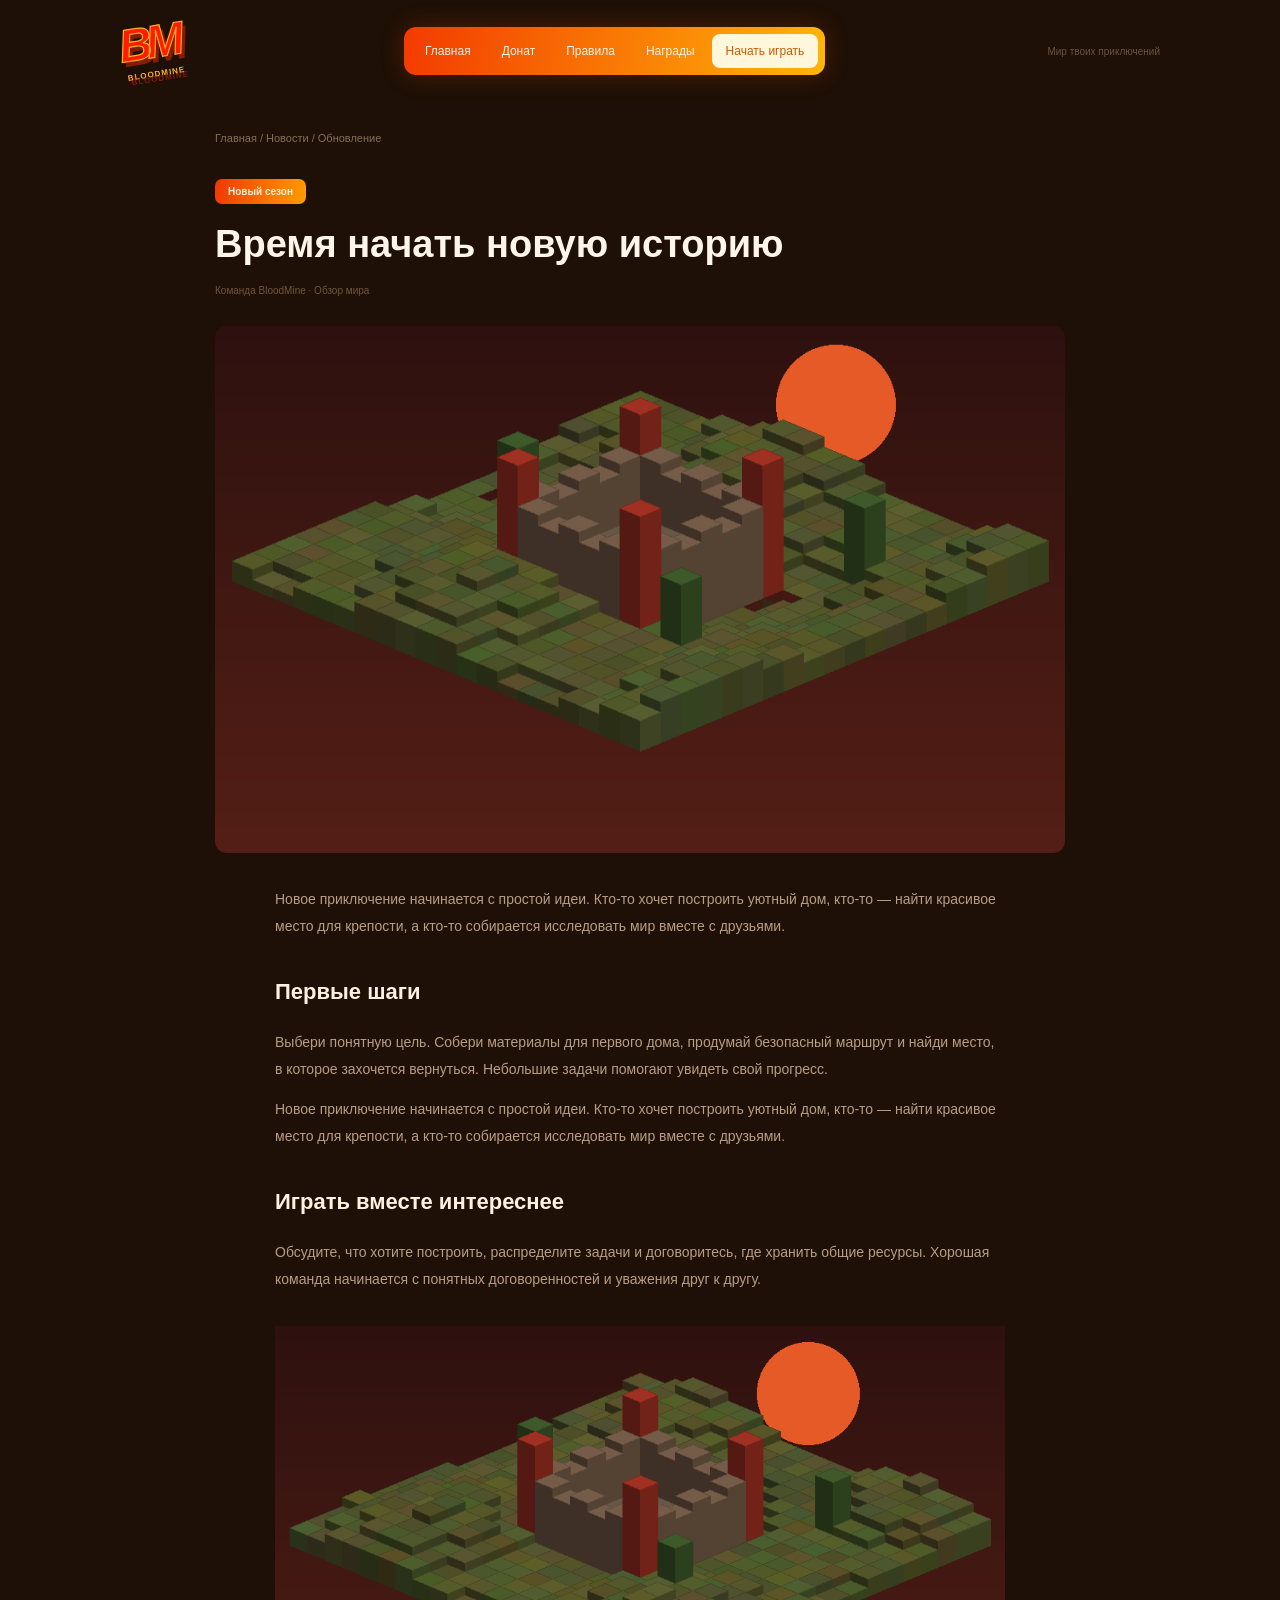
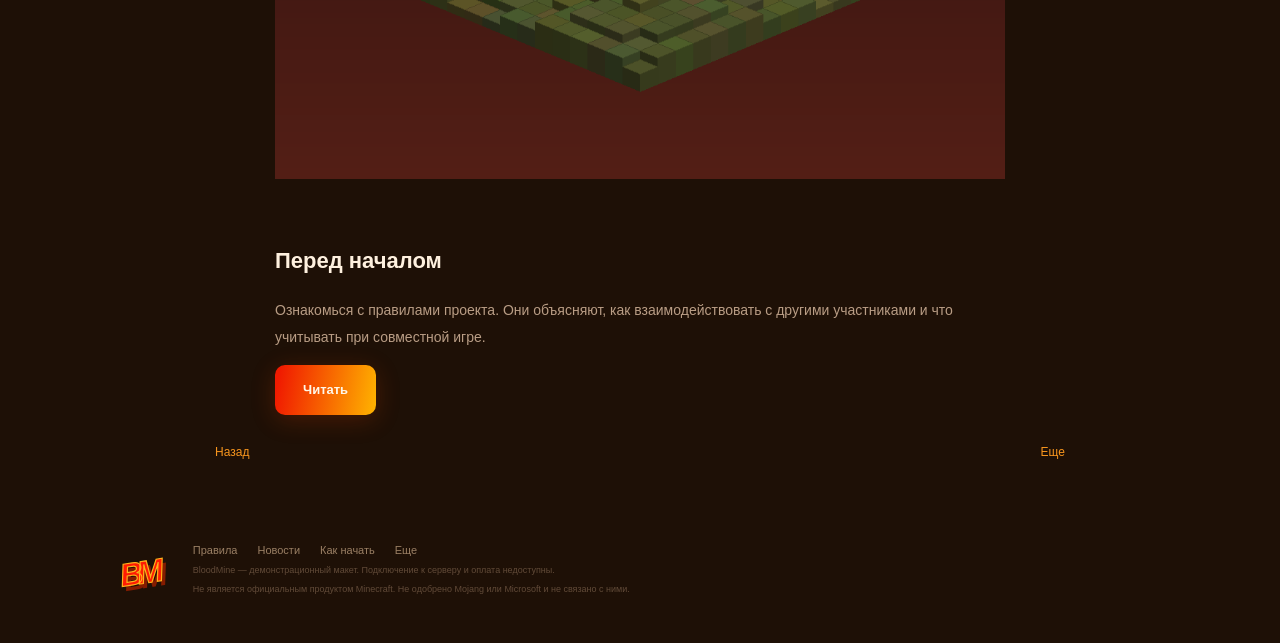
==== article.html @ d97c66e9 "Первый коммит" ====
<!DOCTYPE html>
<html lang="en">
<head>
  <meta charset="UTF-8">
  <title>Главная</title>
  <meta name="description" content="Лучший Minecraft сервер. Minecraft сервер, играть Minecraft, сервер Minecraft, лучший сервер.">
  <meta name="keywords" content="minecraft, сервер, сервер майнкрафт, майнкрафт сервер, лучший сервер, донат, minecraft сервер">
  <script src="assets/js/catalog.js"></script>
  <script src="assets/js/widgets.js"></script>
  <link rel="stylesheet" href="assets/css/components.css">
  <link rel="stylesheet" href="assets/css/styles.css">
</head>
<body>
    <div class="header wrap">
      <a class="logo" href="index.html">BM<span>BLOODMINE</span></a>
      <div class="nav">
        <a href="index.html">Главная</a><a href="index.html#shop">Донат</a><a href="rules.html">Правила</a><a href="rewards.html">Награды</a>
        <a class="nav-light" href="how-to-play.html">Начать играть</a>
      </div>
      <div class="header-note">Мир твоих приключений</div>
    </div>
    <div class="wrap article-page"><div class="breadcrumbs"><a href="index.html">Главная</a> / <a href="news.html">Новости</a> / Обновление</div><span class="pill">Новый сезон</span><h2>Время начать новую историю</h2><p class="article-meta">Команда BloodMine · Обзор мира</p><img class="article-cover" src="assets/images/season.png"><div class="article-body"><p>Новое приключение начинается с простой идеи. Кто-то хочет построить уютный дом, кто-то — найти красивое место для крепости, а кто-то собирается исследовать мир вместе с друзьями.</p><h4>Первые шаги</h4><p>Выбери понятную цель. Собери материалы для первого дома, продумай безопасный маршрут и найди место, в которое захочется вернуться. Небольшие задачи помогают увидеть свой прогресс.</p><p>Новое приключение начинается с простой идеи. Кто-то хочет построить уютный дом, кто-то — найти красивое место для крепости, а кто-то собирается исследовать мир вместе с друзьями.</p><h4>Играть вместе интереснее</h4><p>Обсудите, что хотите построить, распределите задачи и договоритесь, где хранить общие ресурсы. Хорошая команда начинается с понятных договоренностей и уважения друг к другу.</p><img src="assets/images/world.png"><h4>Перед началом</h4><p>Ознакомься с правилами проекта. Они объясняют, как взаимодействовать с другими участниками и что учитывать при совместной игре.</p><a class="orange" href="rules.html">Читать</a></div><div class="article-bottom"><a href="news.html">Назад</a><a href="index.html#shop">Еще</a></div></div>
    <div class="footer wrap">
      <a class="logo small-logo" href="index.html">BM</a>
      <div><div class="footer-links"><a href="rules.html">Правила</a><a href="news.html">Новости</a><a href="how-to-play.html">Как начать</a><a href="archive.html">Еще</a></div>
      <p>BloodMine — демонстрационный макет. Подключение к серверу и оплата недоступны.</p>
      <p>Не является официальным продуктом Minecraft. Не одобрено Mojang или Microsoft и не связано с ними.</p></div>
    </div>
    <div class="overlay" id="dialog"><div class="modal"><div class="modal-close" onclick="closeDialog()">×</div><div class="pill">BloodMine</div><h2 id="dialog-title">Информация</h2><p id="dialog-text"></p><button class="orange" onclick="closeDialog()">Понятно</button></div></div>
    <div class="toast" id="toast"></div>
    <script src="assets/js/app.js"></script><script src="assets/js/effects.js"></script>
</body>
</html>
---- assets/css/components.css ----
.container {
    width: 960px;
    margin: 0 auto;
}

.card {
    padding: 15px;
}

.button {
    color: #fff;
    background: orange;
}

.inventory-slot-0 {
    padding: 4px;
    margin: 0px;
    border: 1px solid #392414;
    border-radius: 0px;
    background-position: 0px 0px;
}

.inventory-slot-1 {
    padding: 5px;
    margin: 1px;
    border: 1px solid #392414;
    border-radius: 1px;
    background-position: 1px 1px;
}

.inventory-slot-2 {
    padding: 6px;
    margin: 2px;
    border: 1px solid #392414;
    border-radius: 2px;
    background-position: 2px 2px;
}

.inventory-slot-3 {
    padding: 7px;
    margin: 3px;
    border: 1px solid #392414;
    border-radius: 3px;
    background-position: 3px 3px;
}

.inventory-slot-4 {
    padding: 8px;
    margin: 4px;
    border: 1px solid #392414;
    border-radius: 4px;
    background-position: 4px 4px;
}

.inventory-slot-5 {
    padding: 9px;
    margin: 5px;
    border: 1px solid #392414;
    border-radius: 5px;
    background-position: 5px 5px;
}

.inventory-slot-6 {
    padding: 10px;
    margin: 0px;
    border: 1px solid #392414;
    border-radius: 6px;
    background-position: 6px 6px;
}

.inventory-slot-7 {
    padding: 11px;
    margin: 1px;
    border: 1px solid #392414;
    border-radius: 7px;
    background-position: 7px 7px;
}

.inventory-slot-8 {
    padding: 4px;
    margin: 2px;
    border: 1px solid #392414;
    border-radius: 8px;
    background-position: 8px 8px;
}

.inventory-slot-9 {
    padding: 5px;
    margin: 3px;
    border: 1px solid #392414;
    border-radius: 9px;
    background-position: 9px 9px;
}

.inventory-slot-10 {
    padding: 6px;
    margin: 4px;
    border: 1px solid #392414;
    border-radius: 10px;
    background-position: 10px 10px;
}

.inventory-slot-11 {
    padding: 7px;
    margin: 5px;
    border: 1px solid #392414;
    border-radius: 11px;
    background-position: 11px 11px;
}

.inventory-slot-12 {
    padding: 8px;
    margin: 0px;
    border: 1px solid #392414;
    border-radius: 12px;
    background-position: 12px 12px;
}

.inventory-slot-13 {
    padding: 9px;
    margin: 1px;
    border: 1px solid #392414;
    border-radius: 13px;
    background-position: 13px 13px;
}

.inventory-slot-14 {
    padding: 10px;
    margin: 2px;
    border: 1px solid #392414;
    border-radius: 0px;
    background-position: 14px 14px;
}

.inventory-slot-15 {
    padding: 11px;
    margin: 3px;
    border: 1px solid #392414;
    border-radius: 1px;
    background-position: 15px 15px;
}

.inventory-slot-16 {
    padding: 4px;
    margin: 4px;
    border: 1px solid #392414;
    border-radius: 2px;
    background-position: 16px 16px;
}

.inventory-slot-17 {
    padding: 5px;
    margin: 5px;
    border: 1px solid #392414;
    border-radius: 3px;
    background-position: 17px 17px;
}

.inventory-slot-18 {
    padding: 6px;
    margin: 0px;
    border: 1px solid #392414;
    border-radius: 4px;
    background-position: 18px 18px;
}

.inventory-slot-19 {
    padding: 7px;
    margin: 1px;
    border: 1px solid #392414;
    border-radius: 5px;
    background-position: 19px 19px;
}

.inventory-slot-20 {
    padding: 8px;
    margin: 2px;
    border: 1px solid #392414;
    border-radius: 6px;
    background-position: 20px 20px;
}

.inventory-slot-21 {
    padding: 9px;
    margin: 3px;
    border: 1px solid #392414;
    border-radius: 7px;
    background-position: 21px 21px;
}

.inventory-slot-22 {
    padding: 10px;
    margin: 4px;
    border: 1px solid #392414;
    border-radius: 8px;
    background-position: 22px 22px;
}

.inventory-slot-23 {
    padding: 11px;
    margin: 5px;
    border: 1px solid #392414;
    border-radius: 9px;
    background-position: 23px 23px;
}

.inventory-slot-24 {
    padding: 4px;
    margin: 0px;
    border: 1px solid #392414;
    border-radius: 10px;
    background-position: 24px 24px;
}

.inventory-slot-25 {
    padding: 5px;
    margin: 1px;
    border: 1px solid #392414;
    border-radius: 11px;
    background-position: 25px 25px;
}

.inventory-slot-26 {
    padding: 6px;
    margin: 2px;
    border: 1px solid #392414;
    border-radius: 12px;
    background-position: 26px 26px;
}

.inventory-slot-27 {
    padding: 7px;
    margin: 3px;
    border: 1px solid #392414;
    border-radius: 13px;
    background-position: 27px 27px;
}

.inventory-slot-28 {
    padding: 8px;
    margin: 4px;
    border: 1px solid #392414;
    border-radius: 0px;
    background-position: 28px 28px;
}

.inventory-slot-29 {
    padding: 9px;
    margin: 5px;
    border: 1px solid #392414;
    border-radius: 1px;
    background-position: 29px 29px;
}

.inventory-slot-30 {
    padding: 10px;
    margin: 0px;
    border: 1px solid #392414;
    border-radius: 2px;
    background-position: 30px 30px;
}

.inventory-slot-31 {
    padding: 11px;
    margin: 1px;
    border: 1px solid #392414;
    border-radius: 3px;
    background-position: 31px 31px;
}

.inventory-slot-32 {
    padding: 4px;
    margin: 2px;
    border: 1px solid #392414;
    border-radius: 4px;
    background-position: 32px 32px;
}

.inventory-slot-33 {
    padding: 5px;
    margin: 3px;
    border: 1px solid #392414;
    border-radius: 5px;
    background-position: 33px 33px;
}

.inventory-slot-34 {
    padding: 6px;
    margin: 4px;
    border: 1px solid #392414;
    border-radius: 6px;
    background-position: 34px 34px;
}

.inventory-slot-35 {
    padding: 7px;
    margin: 5px;
    border: 1px solid #392414;
    border-radius: 7px;
    background-position: 35px 35px;
}

.inventory-slot-36 {
    padding: 8px;
    margin: 0px;
    border: 1px solid #392414;
    border-radius: 8px;
    background-position: 36px 36px;
}

.inventory-slot-37 {
    padding: 9px;
    margin: 1px;
    border: 1px solid #392414;
    border-radius: 9px;
    background-position: 37px 37px;
}

.inventory-slot-38 {
    padding: 10px;
    margin: 2px;
    border: 1px solid #392414;
    border-radius: 10px;
    background-position: 38px 38px;
}

.inventory-slot-39 {
    padding: 11px;
    margin: 3px;
    border: 1px solid #392414;
    border-radius: 11px;
    background-position: 39px 39px;
}

.inventory-slot-40 {
    padding: 4px;
    margin: 4px;
    border: 1px solid #392414;
    border-radius: 12px;
    background-position: 40px 40px;
}

.inventory-slot-41 {
    padding: 5px;
    margin: 5px;
    border: 1px solid #392414;
    border-radius: 13px;
    background-position: 41px 41px;
}

.inventory-slot-42 {
    padding: 6px;
    margin: 0px;
    border: 1px solid #392414;
    border-radius: 0px;
    background-position: 42px 42px;
}

.inventory-slot-43 {
    padding: 7px;
    margin: 1px;
    border: 1px solid #392414;
    border-radius: 1px;
    background-position: 43px 43px;
}

.inventory-slot-44 {
    padding: 8px;
    margin: 2px;
    border: 1px solid #392414;
    border-radius: 2px;
    background-position: 44px 44px;
}

.inventory-slot-45 {
    padding: 9px;
    margin: 3px;
    border: 1px solid #392414;
    border-radius: 3px;
    background-position: 45px 45px;
}

.inventory-slot-46 {
    padding: 10px;
    margin: 4px;
    border: 1px solid #392414;
    border-radius: 4px;
    background-position: 46px 46px;
}

.inventory-slot-47 {
    padding: 11px;
    margin: 5px;
    border: 1px solid #392414;
    border-radius: 5px;
    background-position: 47px 47px;
}

.inventory-slot-48 {
    padding: 4px;
    margin: 0px;
    border: 1px solid #392414;
    border-radius: 6px;
    background-position: 48px 48px;
}

.inventory-slot-49 {
    padding: 5px;
    margin: 1px;
    border: 1px solid #392414;
    border-radius: 7px;
    background-position: 49px 49px;
}

.inventory-slot-50 {
    padding: 6px;
    margin: 2px;
    border: 1px solid #392414;
    border-radius: 8px;
    background-position: 50px 50px;
}

.inventory-slot-51 {
    padding: 7px;
    margin: 3px;
    border: 1px solid #392414;
    border-radius: 9px;
    background-position: 51px 51px;
}

.inventory-slot-52 {
    padding: 8px;
    margin: 4px;
    border: 1px solid #392414;
    border-radius: 10px;
    background-position: 52px 52px;
}

.inventory-slot-53 {
    padding: 9px;
    margin: 5px;
    border: 1px solid #392414;
    border-radius: 11px;
    background-position: 53px 53px;
}

.inventory-slot-54 {
    padding: 10px;
    margin: 0px;
    border: 1px solid #392414;
    border-radius: 12px;
    background-position: 54px 54px;
}

.inventory-slot-55 {
    padding: 11px;
    margin: 1px;
    border: 1px solid #392414;
    border-radius: 13px;
    background-position: 55px 55px;
}

.inventory-slot-56 {
    padding: 4px;
    margin: 2px;
    border: 1px solid #392414;
    border-radius: 0px;
    background-position: 56px 56px;
}

.inventory-slot-57 {
    padding: 5px;
    margin: 3px;
    border: 1px solid #392414;
    border-radius: 1px;
    background-position: 57px 57px;
}

.inventory-slot-58 {
    padding: 6px;
    margin: 4px;
    border: 1px solid #392414;
    border-radius: 2px;
    background-position: 58px 58px;
}

.inventory-slot-59 {
    padding: 7px;
    margin: 5px;
    border: 1px solid #392414;
    border-radius: 3px;
    background-position: 59px 59px;
}

.inventory-slot-60 {
    padding: 8px;
    margin: 0px;
    border: 1px solid #392414;
    border-radius: 4px;
    background-position: 60px 60px;
}

.inventory-slot-61 {
    padding: 9px;
    margin: 1px;
    border: 1px solid #392414;
    border-radius: 5px;
    background-position: 61px 61px;
}

.inventory-slot-62 {
    padding: 10px;
    margin: 2px;
    border: 1px solid #392414;
    border-radius: 6px;
    background-position: 62px 62px;
}

.inventory-slot-63 {
    padding: 11px;
    margin: 3px;
    border: 1px solid #392414;
    border-radius: 7px;
    background-position: 63px 63px;
}

.inventory-slot-64 {
    padding: 4px;
    margin: 4px;
    border: 1px solid #392414;
    border-radius: 8px;
    background-position: 64px 64px;
}

.inventory-slot-65 {
    padding: 5px;
    margin: 5px;
    border: 1px solid #392414;
    border-radius: 9px;
    background-position: 65px 65px;
}

.inventory-slot-66 {
    padding: 6px;
    margin: 0px;
    border: 1px solid #392414;
    border-radius: 10px;
    background-position: 66px 66px;
}

.inventory-slot-67 {
    padding: 7px;
    margin: 1px;
    border: 1px solid #392414;
    border-radius: 11px;
    background-position: 67px 67px;
}

.inventory-slot-68 {
    padding: 8px;
    margin: 2px;
    border: 1px solid #392414;
    border-radius: 12px;
    background-position: 68px 68px;
}

.inventory-slot-69 {
    padding: 9px;
    margin: 3px;
    border: 1px solid #392414;
    border-radius: 13px;
    background-position: 69px 69px;
}

.inventory-slot-70 {
    padding: 10px;
    margin: 4px;
    border: 1px solid #392414;
    border-radius: 0px;
    background-position: 70px 70px;
}

.inventory-slot-71 {
    padding: 11px;
    margin: 5px;
    border: 1px solid #392414;
    border-radius: 1px;
    background-position: 71px 71px;
}

.inventory-slot-72 {
    padding: 4px;
    margin: 0px;
    border: 1px solid #392414;
    border-radius: 2px;
    background-position: 72px 72px;
}

.inventory-slot-73 {
    padding: 5px;
    margin: 1px;
    border: 1px solid #392414;
    border-radius: 3px;
    background-position: 73px 73px;
}

.inventory-slot-74 {
    padding: 6px;
    margin: 2px;
    border: 1px solid #392414;
    border-radius: 4px;
    background-position: 74px 74px;
}

.inventory-slot-75 {
    padding: 7px;
    margin: 3px;
    border: 1px solid #392414;
    border-radius: 5px;
    background-position: 75px 75px;
}

.inventory-slot-76 {
    padding: 8px;
    margin: 4px;
    border: 1px solid #392414;
    border-radius: 6px;
    background-position: 76px 76px;
}

.inventory-slot-77 {
    padding: 9px;
    margin: 5px;
    border: 1px solid #392414;
    border-radius: 7px;
    background-position: 77px 77px;
}

.inventory-slot-78 {
    padding: 10px;
    margin: 0px;
    border: 1px solid #392414;
    border-radius: 8px;
    background-position: 78px 78px;
}

.inventory-slot-79 {
    padding: 11px;
    margin: 1px;
    border: 1px solid #392414;
    border-radius: 9px;
    background-position: 79px 79px;
}

.inventory-slot-80 {
    padding: 4px;
    margin: 2px;
    border: 1px solid #392414;
    border-radius: 10px;
    background-position: 80px 0px;
}

.inventory-slot-81 {
    padding: 5px;
    margin: 3px;
    border: 1px solid #392414;
    border-radius: 11px;
    background-position: 81px 1px;
}

.inventory-slot-82 {
    padding: 6px;
    margin: 4px;
    border: 1px solid #392414;
    border-radius: 12px;
    background-position: 82px 2px;
}

.inventory-slot-83 {
    padding: 7px;
    margin: 5px;
    border: 1px solid #392414;
    border-radius: 13px;
    background-position: 83px 3px;
}

.inventory-slot-84 {
    padding: 8px;
    margin: 0px;
    border: 1px solid #392414;
    border-radius: 0px;
    background-position: 84px 4px;
}

.inventory-slot-85 {
    padding: 9px;
    margin: 1px;
    border: 1px solid #392414;
    border-radius: 1px;
    background-position: 85px 5px;
}

.inventory-slot-86 {
    padding: 10px;
    margin: 2px;
    border: 1px solid #392414;
    border-radius: 2px;
    background-position: 86px 6px;
}

.inventory-slot-87 {
    padding: 11px;
    margin: 3px;
    border: 1px solid #392414;
    border-radius: 3px;
    background-position: 87px 7px;
}

.inventory-slot-88 {
    padding: 4px;
    margin: 4px;
    border: 1px solid #392414;
    border-radius: 4px;
    background-position: 88px 8px;
}

.inventory-slot-89 {
    padding: 5px;
    margin: 5px;
    border: 1px solid #392414;
    border-radius: 5px;
    background-position: 89px 9px;
}

.inventory-slot-90 {
    padding: 6px;
    margin: 0px;
    border: 1px solid #392414;
    border-radius: 6px;
    background-position: 90px 10px;
}

.inventory-slot-91 {
    padding: 7px;
    margin: 1px;
    border: 1px solid #392414;
    border-radius: 7px;
    background-position: 91px 11px;
}

.inventory-slot-92 {
    padding: 8px;
    margin: 2px;
    border: 1px solid #392414;
    border-radius: 8px;
    background-position: 92px 12px;
}

.inventory-slot-93 {
    padding: 9px;
    margin: 3px;
    border: 1px solid #392414;
    border-radius: 9px;
    background-position: 93px 13px;
}

.inventory-slot-94 {
    padding: 10px;
    margin: 4px;
    border: 1px solid #392414;
    border-radius: 10px;
    background-position: 94px 14px;
}

.inventory-slot-95 {
    padding: 11px;
    margin: 5px;
    border: 1px solid #392414;
    border-radius: 11px;
    background-position: 95px 15px;
}

.inventory-slot-96 {
    padding: 4px;
    margin: 0px;
    border: 1px solid #392414;
    border-radius: 12px;
    background-position: 96px 16px;
}

.inventory-slot-97 {
    padding: 5px;
    margin: 1px;
    border: 1px solid #392414;
    border-radius: 13px;
    background-position: 97px 17px;
}

.inventory-slot-98 {
    padding: 6px;
    margin: 2px;
    border: 1px solid #392414;
    border-radius: 0px;
    background-position: 98px 18px;
}

.inventory-slot-99 {
    padding: 7px;
    margin: 3px;
    border: 1px solid #392414;
    border-radius: 1px;
    background-position: 99px 19px;
}

.inventory-slot-100 {
    padding: 8px;
    margin: 4px;
    border: 1px solid #392414;
    border-radius: 2px;
    background-position: 100px 20px;
}

.inventory-slot-101 {
    padding: 9px;
    margin: 5px;
    border: 1px solid #392414;
    border-radius: 3px;
    background-position: 101px 21px;
}

.inventory-slot-102 {
    padding: 10px;
    margin: 0px;
    border: 1px solid #392414;
    border-radius: 4px;
    background-position: 102px 22px;
}

.inventory-slot-103 {
    padding: 11px;
    margin: 1px;
    border: 1px solid #392414;
    border-radius: 5px;
    background-position: 103px 23px;
}

.inventory-slot-104 {
    padding: 4px;
    margin: 2px;
    border: 1px solid #392414;
    border-radius: 6px;
    background-position: 104px 24px;
}

.inventory-slot-105 {
    padding: 5px;
    margin: 3px;
    border: 1px solid #392414;
    border-radius: 7px;
    background-position: 105px 25px;
}

.inventory-slot-106 {
    padding: 6px;
    margin: 4px;
    border: 1px solid #392414;
    border-radius: 8px;
    background-position: 106px 26px;
}

.inventory-slot-107 {
    padding: 7px;
    margin: 5px;
    border: 1px solid #392414;
    border-radius: 9px;
    background-position: 107px 27px;
}

.inventory-slot-108 {
    padding: 8px;
    margin: 0px;
    border: 1px solid #392414;
    border-radius: 10px;
    background-position: 108px 28px;
}

.inventory-slot-109 {
    padding: 9px;
    margin: 1px;
    border: 1px solid #392414;
    border-radius: 11px;
    background-position: 109px 29px;
}

.inventory-slot-110 {
    padding: 10px;
    margin: 2px;
    border: 1px solid #392414;
    border-radius: 12px;
    background-position: 110px 30px;
}

.inventory-slot-111 {
    padding: 11px;
    margin: 3px;
    border: 1px solid #392414;
    border-radius: 13px;
    background-position: 111px 31px;
}

.inventory-slot-112 {
    padding: 4px;
    margin: 4px;
    border: 1px solid #392414;
    border-radius: 0px;
    background-position: 112px 32px;
}

.inventory-slot-113 {
    padding: 5px;
    margin: 5px;
    border: 1px solid #392414;
    border-radius: 1px;
    background-position: 113px 33px;
}

.inventory-slot-114 {
    padding: 6px;
    margin: 0px;
    border: 1px solid #392414;
    border-radius: 2px;
    background-position: 114px 34px;
}

.inventory-slot-115 {
    padding: 7px;
    margin: 1px;
    border: 1px solid #392414;
    border-radius: 3px;
    background-position: 115px 35px;
}

.inventory-slot-116 {
    padding: 8px;
    margin: 2px;
    border: 1px solid #392414;
    border-radius: 4px;
    background-position: 116px 36px;
}

.inventory-slot-117 {
    padding: 9px;
    margin: 3px;
    border: 1px solid #392414;
    border-radius: 5px;
    background-position: 117px 37px;
}

.inventory-slot-118 {
    padding: 10px;
    margin: 4px;
    border: 1px solid #392414;
    border-radius: 6px;
    background-position: 118px 38px;
}

.inventory-slot-119 {
    padding: 11px;
    margin: 5px;
    border: 1px solid #392414;
    border-radius: 7px;
    background-position: 119px 39px;
}

.inventory-slot-120 {
    padding: 4px;
    margin: 0px;
    border: 1px solid #392414;
    border-radius: 8px;
    background-position: 0px 40px;
}

.inventory-slot-121 {
    padding: 5px;
    margin: 1px;
    border: 1px solid #392414;
    border-radius: 9px;
    background-position: 1px 41px;
}

.inventory-slot-122 {
    padding: 6px;
    margin: 2px;
    border: 1px solid #392414;
    border-radius: 10px;
    background-position: 2px 42px;
}

.inventory-slot-123 {
    padding: 7px;
    margin: 3px;
    border: 1px solid #392414;
    border-radius: 11px;
    background-position: 3px 43px;
}

.inventory-slot-124 {
    padding: 8px;
    margin: 4px;
    border: 1px solid #392414;
    border-radius: 12px;
    background-position: 4px 44px;
}

.inventory-slot-125 {
    padding: 9px;
    margin: 5px;
    border: 1px solid #392414;
    border-radius: 13px;
    background-position: 5px 45px;
}

.inventory-slot-126 {
    padding: 10px;
    margin: 0px;
    border: 1px solid #392414;
    border-radius: 0px;
    background-position: 6px 46px;
}

.inventory-slot-127 {
    padding: 11px;
    margin: 1px;
    border: 1px solid #392414;
    border-radius: 1px;
    background-position: 7px 47px;
}

.inventory-slot-128 {
    padding: 4px;
    margin: 2px;
    border: 1px solid #392414;
    border-radius: 2px;
    background-position: 8px 48px;
}

.inventory-slot-129 {
    padding: 5px;
    margin: 3px;
    border: 1px solid #392414;
    border-radius: 3px;
    background-position: 9px 49px;
}

.inventory-slot-130 {
    padding: 6px;
    margin: 4px;
    border: 1px solid #392414;
    border-radius: 4px;
    background-position: 10px 50px;
}

.inventory-slot-131 {
    padding: 7px;
    margin: 5px;
    border: 1px solid #392414;
    border-radius: 5px;
    background-position: 11px 51px;
}

.inventory-slot-132 {
    padding: 8px;
    margin: 0px;
    border: 1px solid #392414;
    border-radius: 6px;
    background-position: 12px 52px;
}

.inventory-slot-133 {
    padding: 9px;
    margin: 1px;
    border: 1px solid #392414;
    border-radius: 7px;
    background-position: 13px 53px;
}

.inventory-slot-134 {
    padding: 10px;
    margin: 2px;
    border: 1px solid #392414;
    border-radius: 8px;
    background-position: 14px 54px;
}

.inventory-slot-135 {
    padding: 11px;
    margin: 3px;
    border: 1px solid #392414;
    border-radius: 9px;
    background-position: 15px 55px;
}

.inventory-slot-136 {
    padding: 4px;
    margin: 4px;
    border: 1px solid #392414;
    border-radius: 10px;
    background-position: 16px 56px;
}

.inventory-slot-137 {
    padding: 5px;
    margin: 5px;
    border: 1px solid #392414;
    border-radius: 11px;
    background-position: 17px 57px;
}

.inventory-slot-138 {
    padding: 6px;
    margin: 0px;
    border: 1px solid #392414;
    border-radius: 12px;
    background-position: 18px 58px;
}

.inventory-slot-139 {
    padding: 7px;
    margin: 1px;
    border: 1px solid #392414;
    border-radius: 13px;
    background-position: 19px 59px;
}

.inventory-slot-140 {
    padding: 8px;
    margin: 2px;
    border: 1px solid #392414;
    border-radius: 0px;
    background-position: 20px 60px;
}

.inventory-slot-141 {
    padding: 9px;
    margin: 3px;
    border: 1px solid #392414;
    border-radius: 1px;
    background-position: 21px 61px;
}

.inventory-slot-142 {
    padding: 10px;
    margin: 4px;
    border: 1px solid #392414;
    border-radius: 2px;
    background-position: 22px 62px;
}

.inventory-slot-143 {
    padding: 11px;
    margin: 5px;
    border: 1px solid #392414;
    border-radius: 3px;
    background-position: 23px 63px;
}

.inventory-slot-144 {
    padding: 4px;
    margin: 0px;
    border: 1px solid #392414;
    border-radius: 4px;
    background-position: 24px 64px;
}

.inventory-slot-145 {
    padding: 5px;
    margin: 1px;
    border: 1px solid #392414;
    border-radius: 5px;
    background-position: 25px 65px;
}

.inventory-slot-146 {
    padding: 6px;
    margin: 2px;
    border: 1px solid #392414;
    border-radius: 6px;
    background-position: 26px 66px;
}

.inventory-slot-147 {
    padding: 7px;
    margin: 3px;
    border: 1px solid #392414;
    border-radius: 7px;
    background-position: 27px 67px;
}

.inventory-slot-148 {
    padding: 8px;
    margin: 4px;
    border: 1px solid #392414;
    border-radius: 8px;
    background-position: 28px 68px;
}

.inventory-slot-149 {
    padding: 9px;
    margin: 5px;
    border: 1px solid #392414;
    border-radius: 9px;
    background-position: 29px 69px;
}

.inventory-slot-150 {
    padding: 10px;
    margin: 0px;
    border: 1px solid #392414;
    border-radius: 10px;
    background-position: 30px 70px;
}

.inventory-slot-151 {
    padding: 11px;
    margin: 1px;
    border: 1px solid #392414;
    border-radius: 11px;
    background-position: 31px 71px;
}

.inventory-slot-152 {
    padding: 4px;
    margin: 2px;
    border: 1px solid #392414;
    border-radius: 12px;
    background-position: 32px 72px;
}

.inventory-slot-153 {
    padding: 5px;
    margin: 3px;
    border: 1px solid #392414;
    border-radius: 13px;
    background-position: 33px 73px;
}

.inventory-slot-154 {
    padding: 6px;
    margin: 4px;
    border: 1px solid #392414;
    border-radius: 0px;
    background-position: 34px 74px;
}

.inventory-slot-155 {
    padding: 7px;
    margin: 5px;
    border: 1px solid #392414;
    border-radius: 1px;
    background-position: 35px 75px;
}

.inventory-slot-156 {
    padding: 8px;
    margin: 0px;
    border: 1px solid #392414;
    border-radius: 2px;
    background-position: 36px 76px;
}

.inventory-slot-157 {
    padding: 9px;
    margin: 1px;
    border: 1px solid #392414;
    border-radius: 3px;
    background-position: 37px 77px;
}

.inventory-slot-158 {
    padding: 10px;
    margin: 2px;
    border: 1px solid #392414;
    border-radius: 4px;
    background-position: 38px 78px;
}

.inventory-slot-159 {
    padding: 11px;
    margin: 3px;
    border: 1px solid #392414;
    border-radius: 5px;
    background-position: 39px 79px;
}

.inventory-slot-160 {
    padding: 4px;
    margin: 4px;
    border: 1px solid #392414;
    border-radius: 6px;
    background-position: 40px 0px;
}

.inventory-slot-161 {
    padding: 5px;
    margin: 5px;
    border: 1px solid #392414;
    border-radius: 7px;
    background-position: 41px 1px;
}

.inventory-slot-162 {
    padding: 6px;
    margin: 0px;
    border: 1px solid #392414;
    border-radius: 8px;
    background-position: 42px 2px;
}

.inventory-slot-163 {
    padding: 7px;
    margin: 1px;
    border: 1px solid #392414;
    border-radius: 9px;
    background-position: 43px 3px;
}

.inventory-slot-164 {
    padding: 8px;
    margin: 2px;
    border: 1px solid #392414;
    border-radius: 10px;
    background-position: 44px 4px;
}

.inventory-slot-165 {
    padding: 9px;
    margin: 3px;
    border: 1px solid #392414;
    border-radius: 11px;
    background-position: 45px 5px;
}

.inventory-slot-166 {
    padding: 10px;
    margin: 4px;
    border: 1px solid #392414;
    border-radius: 12px;
    background-position: 46px 6px;
}

.inventory-slot-167 {
    padding: 11px;
    margin: 5px;
    border: 1px solid #392414;
    border-radius: 13px;
    background-position: 47px 7px;
}

.inventory-slot-168 {
    padding: 4px;
    margin: 0px;
    border: 1px solid #392414;
    border-radius: 0px;
    background-position: 48px 8px;
}

.inventory-slot-169 {
    padding: 5px;
    margin: 1px;
    border: 1px solid #392414;
    border-radius: 1px;
    background-position: 49px 9px;
}

.inventory-slot-170 {
    padding: 6px;
    margin: 2px;
    border: 1px solid #392414;
    border-radius: 2px;
    background-position: 50px 10px;
}

.inventory-slot-171 {
    padding: 7px;
    margin: 3px;
    border: 1px solid #392414;
    border-radius: 3px;
    background-position: 51px 11px;
}

.inventory-slot-172 {
    padding: 8px;
    margin: 4px;
    border: 1px solid #392414;
    border-radius: 4px;
    background-position: 52px 12px;
}

.inventory-slot-173 {
    padding: 9px;
    margin: 5px;
    border: 1px solid #392414;
    border-radius: 5px;
    background-position: 53px 13px;
}

.inventory-slot-174 {
    padding: 10px;
    margin: 0px;
    border: 1px solid #392414;
    border-radius: 6px;
    background-position: 54px 14px;
}

.inventory-slot-175 {
    padding: 11px;
    margin: 1px;
    border: 1px solid #392414;
    border-radius: 7px;
    background-position: 55px 15px;
}

.inventory-slot-176 {
    padding: 4px;
    margin: 2px;
    border: 1px solid #392414;
    border-radius: 8px;
    background-position: 56px 16px;
}

.inventory-slot-177 {
    padding: 5px;
    margin: 3px;
    border: 1px solid #392414;
    border-radius: 9px;
    background-position: 57px 17px;
}

.inventory-slot-178 {
    padding: 6px;
    margin: 4px;
    border: 1px solid #392414;
    border-radius: 10px;
    background-position: 58px 18px;
}

.inventory-slot-179 {
    padding: 7px;
    margin: 5px;
    border: 1px solid #392414;
    border-radius: 11px;
    background-position: 59px 19px;
}

.inventory-slot-180 {
    padding: 8px;
    margin: 0px;
    border: 1px solid #392414;
    border-radius: 12px;
    background-position: 60px 20px;
}

.inventory-slot-181 {
    padding: 9px;
    margin: 1px;
    border: 1px solid #392414;
    border-radius: 13px;
    background-position: 61px 21px;
}

.inventory-slot-182 {
    padding: 10px;
    margin: 2px;
    border: 1px solid #392414;
    border-radius: 0px;
    background-position: 62px 22px;
}

.inventory-slot-183 {
    padding: 11px;
    margin: 3px;
    border: 1px solid #392414;
    border-radius: 1px;
    background-position: 63px 23px;
}

.inventory-slot-184 {
    padding: 4px;
    margin: 4px;
    border: 1px solid #392414;
    border-radius: 2px;
    background-position: 64px 24px;
}

.inventory-slot-185 {
    padding: 5px;
    margin: 5px;
    border: 1px solid #392414;
    border-radius: 3px;
    background-position: 65px 25px;
}

.inventory-slot-186 {
    padding: 6px;
    margin: 0px;
    border: 1px solid #392414;
    border-radius: 4px;
    background-position: 66px 26px;
}

.inventory-slot-187 {
    padding: 7px;
    margin: 1px;
    border: 1px solid #392414;
    border-radius: 5px;
    background-position: 67px 27px;
}

.inventory-slot-188 {
    padding: 8px;
    margin: 2px;
    border: 1px solid #392414;
    border-radius: 6px;
    background-position: 68px 28px;
}

.inventory-slot-189 {
    padding: 9px;
    margin: 3px;
    border: 1px solid #392414;
    border-radius: 7px;
    background-position: 69px 29px;
}

.inventory-slot-190 {
    padding: 10px;
    margin: 4px;
    border: 1px solid #392414;
    border-radius: 8px;
    background-position: 70px 30px;
}

.inventory-slot-191 {
    padding: 11px;
    margin: 5px;
    border: 1px solid #392414;
    border-radius: 9px;
    background-position: 71px 31px;
}

.inventory-slot-192 {
    padding: 4px;
    margin: 0px;
    border: 1px solid #392414;
    border-radius: 10px;
    background-position: 72px 32px;
}

.inventory-slot-193 {
    padding: 5px;
    margin: 1px;
    border: 1px solid #392414;
    border-radius: 11px;
    background-position: 73px 33px;
}

.inventory-slot-194 {
    padding: 6px;
    margin: 2px;
    border: 1px solid #392414;
    border-radius: 12px;
    background-position: 74px 34px;
}

.inventory-slot-195 {
    padding: 7px;
    margin: 3px;
    border: 1px solid #392414;
    border-radius: 13px;
    background-position: 75px 35px;
}

.inventory-slot-196 {
    padding: 8px;
    margin: 4px;
    border: 1px solid #392414;
    border-radius: 0px;
    background-position: 76px 36px;
}

.inventory-slot-197 {
    padding: 9px;
    margin: 5px;
    border: 1px solid #392414;
    border-radius: 1px;
    background-position: 77px 37px;
}

.inventory-slot-198 {
    padding: 10px;
    margin: 0px;
    border: 1px solid #392414;
    border-radius: 2px;
    background-position: 78px 38px;
}

.inventory-slot-199 {
    padding: 11px;
    margin: 1px;
    border: 1px solid #392414;
    border-radius: 3px;
    background-position: 79px 39px;
}

.inventory-slot-200 {
    padding: 4px;
    margin: 2px;
    border: 1px solid #392414;
    border-radius: 4px;
    background-position: 80px 40px;
}

.inventory-slot-201 {
    padding: 5px;
    margin: 3px;
    border: 1px solid #392414;
    border-radius: 5px;
    background-position: 81px 41px;
}

.inventory-slot-202 {
    padding: 6px;
    margin: 4px;
    border: 1px solid #392414;
    border-radius: 6px;
    background-position: 82px 42px;
}

.inventory-slot-203 {
    padding: 7px;
    margin: 5px;
    border: 1px solid #392414;
    border-radius: 7px;
    background-position: 83px 43px;
}

.inventory-slot-204 {
    padding: 8px;
    margin: 0px;
    border: 1px solid #392414;
    border-radius: 8px;
    background-position: 84px 44px;
}

.inventory-slot-205 {
    padding: 9px;
    margin: 1px;
    border: 1px solid #392414;
    border-radius: 9px;
    background-position: 85px 45px;
}

.inventory-slot-206 {
    padding: 10px;
    margin: 2px;
    border: 1px solid #392414;
    border-radius: 10px;
    background-position: 86px 46px;
}

.inventory-slot-207 {
    padding: 11px;
    margin: 3px;
    border: 1px solid #392414;
    border-radius: 11px;
    background-position: 87px 47px;
}

.inventory-slot-208 {
    padding: 4px;
    margin: 4px;
    border: 1px solid #392414;
    border-radius: 12px;
    background-position: 88px 48px;
}

.inventory-slot-209 {
    padding: 5px;
    margin: 5px;
    border: 1px solid #392414;
    border-radius: 13px;
    background-position: 89px 49px;
}

.inventory-slot-210 {
    padding: 6px;
    margin: 0px;
    border: 1px solid #392414;
    border-radius: 0px;
    background-position: 90px 50px;
}

.inventory-slot-211 {
    padding: 7px;
    margin: 1px;
    border: 1px solid #392414;
    border-radius: 1px;
    background-position: 91px 51px;
}

.inventory-slot-212 {
    padding: 8px;
    margin: 2px;
    border: 1px solid #392414;
    border-radius: 2px;
    background-position: 92px 52px;
}

.inventory-slot-213 {
    padding: 9px;
    margin: 3px;
    border: 1px solid #392414;
    border-radius: 3px;
    background-position: 93px 53px;
}

.inventory-slot-214 {
    padding: 10px;
    margin: 4px;
    border: 1px solid #392414;
    border-radius: 4px;
    background-position: 94px 54px;
}

.inventory-slot-215 {
    padding: 11px;
    margin: 5px;
    border: 1px solid #392414;
    border-radius: 5px;
    background-position: 95px 55px;
}

.inventory-slot-216 {
    padding: 4px;
    margin: 0px;
    border: 1px solid #392414;
    border-radius: 6px;
    background-position: 96px 56px;
}

.inventory-slot-217 {
    padding: 5px;
    margin: 1px;
    border: 1px solid #392414;
    border-radius: 7px;
    background-position: 97px 57px;
}

.inventory-slot-218 {
    padding: 6px;
    margin: 2px;
    border: 1px solid #392414;
    border-radius: 8px;
    background-position: 98px 58px;
}

.inventory-slot-219 {
    padding: 7px;
    margin: 3px;
    border: 1px solid #392414;
    border-radius: 9px;
    background-position: 99px 59px;
}

.inventory-slot-220 {
    padding: 8px;
    margin: 4px;
    border: 1px solid #392414;
    border-radius: 10px;
    background-position: 100px 60px;
}

.inventory-slot-221 {
    padding: 9px;
    margin: 5px;
    border: 1px solid #392414;
    border-radius: 11px;
    background-position: 101px 61px;
}

.inventory-slot-222 {
    padding: 10px;
    margin: 0px;
    border: 1px solid #392414;
    border-radius: 12px;
    background-position: 102px 62px;
}

.inventory-slot-223 {
    padding: 11px;
    margin: 1px;
    border: 1px solid #392414;
    border-radius: 13px;
    background-position: 103px 63px;
}

.inventory-slot-224 {
    padding: 4px;
    margin: 2px;
    border: 1px solid #392414;
    border-radius: 0px;
    background-position: 104px 64px;
}

.inventory-slot-225 {
    padding: 5px;
    margin: 3px;
    border: 1px solid #392414;
    border-radius: 1px;
    background-position: 105px 65px;
}

.inventory-slot-226 {
    padding: 6px;
    margin: 4px;
    border: 1px solid #392414;
    border-radius: 2px;
    background-position: 106px 66px;
}

.inventory-slot-227 {
    padding: 7px;
    margin: 5px;
    border: 1px solid #392414;
    border-radius: 3px;
    background-position: 107px 67px;
}

.inventory-slot-228 {
    padding: 8px;
    margin: 0px;
    border: 1px solid #392414;
    border-radius: 4px;
    background-position: 108px 68px;
}

.inventory-slot-229 {
    padding: 9px;
    margin: 1px;
    border: 1px solid #392414;
    border-radius: 5px;
    background-position: 109px 69px;
}

.inventory-slot-230 {
    padding: 10px;
    margin: 2px;
    border: 1px solid #392414;
    border-radius: 6px;
    background-position: 110px 70px;
}

.inventory-slot-231 {
    padding: 11px;
    margin: 3px;
    border: 1px solid #392414;
    border-radius: 7px;
    background-position: 111px 71px;
}

.inventory-slot-232 {
    padding: 4px;
    margin: 4px;
    border: 1px solid #392414;
    border-radius: 8px;
    background-position: 112px 72px;
}

.inventory-slot-233 {
    padding: 5px;
    margin: 5px;
    border: 1px solid #392414;
    border-radius: 9px;
    background-position: 113px 73px;
}

.inventory-slot-234 {
    padding: 6px;
    margin: 0px;
    border: 1px solid #392414;
    border-radius: 10px;
    background-position: 114px 74px;
}

.inventory-slot-235 {
    padding: 7px;
    margin: 1px;
    border: 1px solid #392414;
    border-radius: 11px;
    background-position: 115px 75px;
}

.inventory-slot-236 {
    padding: 8px;
    margin: 2px;
    border: 1px solid #392414;
    border-radius: 12px;
    background-position: 116px 76px;
}

.inventory-slot-237 {
    padding: 9px;
    margin: 3px;
    border: 1px solid #392414;
    border-radius: 13px;
    background-position: 117px 77px;
}

.inventory-slot-238 {
    padding: 10px;
    margin: 4px;
    border: 1px solid #392414;
    border-radius: 0px;
    background-position: 118px 78px;
}

.inventory-slot-239 {
    padding: 11px;
    margin: 5px;
    border: 1px solid #392414;
    border-radius: 1px;
    background-position: 119px 79px;
}

.inventory-slot-240 {
    padding: 4px;
    margin: 0px;
    border: 1px solid #392414;
    border-radius: 2px;
    background-position: 0px 0px;
}

.inventory-slot-241 {
    padding: 5px;
    margin: 1px;
    border: 1px solid #392414;
    border-radius: 3px;
    background-position: 1px 1px;
}

.inventory-slot-242 {
    padding: 6px;
    margin: 2px;
    border: 1px solid #392414;
    border-radius: 4px;
    background-position: 2px 2px;
}

.inventory-slot-243 {
    padding: 7px;
    margin: 3px;
    border: 1px solid #392414;
    border-radius: 5px;
    background-position: 3px 3px;
}

.inventory-slot-244 {
    padding: 8px;
    margin: 4px;
    border: 1px solid #392414;
    border-radius: 6px;
    background-position: 4px 4px;
}

.inventory-slot-245 {
    padding: 9px;
    margin: 5px;
    border: 1px solid #392414;
    border-radius: 7px;
    background-position: 5px 5px;
}

.inventory-slot-246 {
    padding: 10px;
    margin: 0px;
    border: 1px solid #392414;
    border-radius: 8px;
    background-position: 6px 6px;
}

.inventory-slot-247 {
    padding: 11px;
    margin: 1px;
    border: 1px solid #392414;
    border-radius: 9px;
    background-position: 7px 7px;
}

.inventory-slot-248 {
    padding: 4px;
    margin: 2px;
    border: 1px solid #392414;
    border-radius: 10px;
    background-position: 8px 8px;
}

.inventory-slot-249 {
    padding: 5px;
    margin: 3px;
    border: 1px solid #392414;
    border-radius: 11px;
    background-position: 9px 9px;
}

.inventory-slot-250 {
    padding: 6px;
    margin: 4px;
    border: 1px solid #392414;
    border-radius: 12px;
    background-position: 10px 10px;
}

.inventory-slot-251 {
    padding: 7px;
    margin: 5px;
    border: 1px solid #392414;
    border-radius: 13px;
    background-position: 11px 11px;
}

.inventory-slot-252 {
    padding: 8px;
    margin: 0px;
    border: 1px solid #392414;
    border-radius: 0px;
    background-position: 12px 12px;
}

.inventory-slot-253 {
    padding: 9px;
    margin: 1px;
    border: 1px solid #392414;
    border-radius: 1px;
    background-position: 13px 13px;
}

.inventory-slot-254 {
    padding: 10px;
    margin: 2px;
    border: 1px solid #392414;
    border-radius: 2px;
    background-position: 14px 14px;
}

.inventory-slot-255 {
    padding: 11px;
    margin: 3px;
    border: 1px solid #392414;
    border-radius: 3px;
    background-position: 15px 15px;
}

.inventory-slot-256 {
    padding: 4px;
    margin: 4px;
    border: 1px solid #392414;
    border-radius: 4px;
    background-position: 16px 16px;
}

.inventory-slot-257 {
    padding: 5px;
    margin: 5px;
    border: 1px solid #392414;
    border-radius: 5px;
    background-position: 17px 17px;
}

.inventory-slot-258 {
    padding: 6px;
    margin: 0px;
    border: 1px solid #392414;
    border-radius: 6px;
    background-position: 18px 18px;
}

.inventory-slot-259 {
    padding: 7px;
    margin: 1px;
    border: 1px solid #392414;
    border-radius: 7px;
    background-position: 19px 19px;
}

.inventory-slot-260 {
    padding: 8px;
    margin: 2px;
    border: 1px solid #392414;
    border-radius: 8px;
    background-position: 20px 20px;
}

.inventory-slot-261 {
    padding: 9px;
    margin: 3px;
    border: 1px solid #392414;
    border-radius: 9px;
    background-position: 21px 21px;
}

.inventory-slot-262 {
    padding: 10px;
    margin: 4px;
    border: 1px solid #392414;
    border-radius: 10px;
    background-position: 22px 22px;
}

.inventory-slot-263 {
    padding: 11px;
    margin: 5px;
    border: 1px solid #392414;
    border-radius: 11px;
    background-position: 23px 23px;
}

.inventory-slot-264 {
    padding: 4px;
    margin: 0px;
    border: 1px solid #392414;
    border-radius: 12px;
    background-position: 24px 24px;
}

.inventory-slot-265 {
    padding: 5px;
    margin: 1px;
    border: 1px solid #392414;
    border-radius: 13px;
    background-position: 25px 25px;
}

.inventory-slot-266 {
    padding: 6px;
    margin: 2px;
    border: 1px solid #392414;
    border-radius: 0px;
    background-position: 26px 26px;
}

.inventory-slot-267 {
    padding: 7px;
    margin: 3px;
    border: 1px solid #392414;
    border-radius: 1px;
    background-position: 27px 27px;
}

.inventory-slot-268 {
    padding: 8px;
    margin: 4px;
    border: 1px solid #392414;
    border-radius: 2px;
    background-position: 28px 28px;
}

.inventory-slot-269 {
    padding: 9px;
    margin: 5px;
    border: 1px solid #392414;
    border-radius: 3px;
    background-position: 29px 29px;
}

.inventory-slot-270 {
    padding: 10px;
    margin: 0px;
    border: 1px solid #392414;
    border-radius: 4px;
    background-position: 30px 30px;
}

.inventory-slot-271 {
    padding: 11px;
    margin: 1px;
    border: 1px solid #392414;
    border-radius: 5px;
    background-position: 31px 31px;
}

.inventory-slot-272 {
    padding: 4px;
    margin: 2px;
    border: 1px solid #392414;
    border-radius: 6px;
    background-position: 32px 32px;
}

.inventory-slot-273 {
    padding: 5px;
    margin: 3px;
    border: 1px solid #392414;
    border-radius: 7px;
    background-position: 33px 33px;
}

.inventory-slot-274 {
    padding: 6px;
    margin: 4px;
    border: 1px solid #392414;
    border-radius: 8px;
    background-position: 34px 34px;
}

.inventory-slot-275 {
    padding: 7px;
    margin: 5px;
    border: 1px solid #392414;
    border-radius: 9px;
    background-position: 35px 35px;
}

.inventory-slot-276 {
    padding: 8px;
    margin: 0px;
    border: 1px solid #392414;
    border-radius: 10px;
    background-position: 36px 36px;
}

.inventory-slot-277 {
    padding: 9px;
    margin: 1px;
    border: 1px solid #392414;
    border-radius: 11px;
    background-position: 37px 37px;
}

.inventory-slot-278 {
    padding: 10px;
    margin: 2px;
    border: 1px solid #392414;
    border-radius: 12px;
    background-position: 38px 38px;
}

.inventory-slot-279 {
    padding: 11px;
    margin: 3px;
    border: 1px solid #392414;
    border-radius: 13px;
    background-position: 39px 39px;
}

.inventory-slot-280 {
    padding: 4px;
    margin: 4px;
    border: 1px solid #392414;
    border-radius: 0px;
    background-position: 40px 40px;
}

.inventory-slot-281 {
    padding: 5px;
    margin: 5px;
    border: 1px solid #392414;
    border-radius: 1px;
    background-position: 41px 41px;
}

.inventory-slot-282 {
    padding: 6px;
    margin: 0px;
    border: 1px solid #392414;
    border-radius: 2px;
    background-position: 42px 42px;
}

.inventory-slot-283 {
    padding: 7px;
    margin: 1px;
    border: 1px solid #392414;
    border-radius: 3px;
    background-position: 43px 43px;
}

.inventory-slot-284 {
    padding: 8px;
    margin: 2px;
    border: 1px solid #392414;
    border-radius: 4px;
    background-position: 44px 44px;
}

.inventory-slot-285 {
    padding: 9px;
    margin: 3px;
    border: 1px solid #392414;
    border-radius: 5px;
    background-position: 45px 45px;
}

.inventory-slot-286 {
    padding: 10px;
    margin: 4px;
    border: 1px solid #392414;
    border-radius: 6px;
    background-position: 46px 46px;
}

.inventory-slot-287 {
    padding: 11px;
    margin: 5px;
    border: 1px solid #392414;
    border-radius: 7px;
    background-position: 47px 47px;
}

.inventory-slot-288 {
    padding: 4px;
    margin: 0px;
    border: 1px solid #392414;
    border-radius: 8px;
    background-position: 48px 48px;
}

.inventory-slot-289 {
    padding: 5px;
    margin: 1px;
    border: 1px solid #392414;
    border-radius: 9px;
    background-position: 49px 49px;
}

.inventory-slot-290 {
    padding: 6px;
    margin: 2px;
    border: 1px solid #392414;
    border-radius: 10px;
    background-position: 50px 50px;
}

.inventory-slot-291 {
    padding: 7px;
    margin: 3px;
    border: 1px solid #392414;
    border-radius: 11px;
    background-position: 51px 51px;
}

.inventory-slot-292 {
    padding: 8px;
    margin: 4px;
    border: 1px solid #392414;
    border-radius: 12px;
    background-position: 52px 52px;
}

.inventory-slot-293 {
    padding: 9px;
    margin: 5px;
    border: 1px solid #392414;
    border-radius: 13px;
    background-position: 53px 53px;
}

.inventory-slot-294 {
    padding: 10px;
    margin: 0px;
    border: 1px solid #392414;
    border-radius: 0px;
    background-position: 54px 54px;
}

.inventory-slot-295 {
    padding: 11px;
    margin: 1px;
    border: 1px solid #392414;
    border-radius: 1px;
    background-position: 55px 55px;
}

.inventory-slot-296 {
    padding: 4px;
    margin: 2px;
    border: 1px solid #392414;
    border-radius: 2px;
    background-position: 56px 56px;
}

.inventory-slot-297 {
    padding: 5px;
    margin: 3px;
    border: 1px solid #392414;
    border-radius: 3px;
    background-position: 57px 57px;
}

.inventory-slot-298 {
    padding: 6px;
    margin: 4px;
    border: 1px solid #392414;
    border-radius: 4px;
    background-position: 58px 58px;
}

.inventory-slot-299 {
    padding: 7px;
    margin: 5px;
    border: 1px solid #392414;
    border-radius: 5px;
    background-position: 59px 59px;
}

.inventory-slot-300 {
    padding: 8px;
    margin: 0px;
    border: 1px solid #392414;
    border-radius: 6px;
    background-position: 60px 60px;
}

.inventory-slot-301 {
    padding: 9px;
    margin: 1px;
    border: 1px solid #392414;
    border-radius: 7px;
    background-position: 61px 61px;
}

.inventory-slot-302 {
    padding: 10px;
    margin: 2px;
    border: 1px solid #392414;
    border-radius: 8px;
    background-position: 62px 62px;
}

.inventory-slot-303 {
    padding: 11px;
    margin: 3px;
    border: 1px solid #392414;
    border-radius: 9px;
    background-position: 63px 63px;
}

.inventory-slot-304 {
    padding: 4px;
    margin: 4px;
    border: 1px solid #392414;
    border-radius: 10px;
    background-position: 64px 64px;
}

.inventory-slot-305 {
    padding: 5px;
    margin: 5px;
    border: 1px solid #392414;
    border-radius: 11px;
    background-position: 65px 65px;
}

.inventory-slot-306 {
    padding: 6px;
    margin: 0px;
    border: 1px solid #392414;
    border-radius: 12px;
    background-position: 66px 66px;
}

.inventory-slot-307 {
    padding: 7px;
    margin: 1px;
    border: 1px solid #392414;
    border-radius: 13px;
    background-position: 67px 67px;
}

.inventory-slot-308 {
    padding: 8px;
    margin: 2px;
    border: 1px solid #392414;
    border-radius: 0px;
    background-position: 68px 68px;
}

.inventory-slot-309 {
    padding: 9px;
    margin: 3px;
    border: 1px solid #392414;
    border-radius: 1px;
    background-position: 69px 69px;
}

.inventory-slot-310 {
    padding: 10px;
    margin: 4px;
    border: 1px solid #392414;
    border-radius: 2px;
    background-position: 70px 70px;
}

.inventory-slot-311 {
    padding: 11px;
    margin: 5px;
    border: 1px solid #392414;
    border-radius: 3px;
    background-position: 71px 71px;
}

.inventory-slot-312 {
    padding: 4px;
    margin: 0px;
    border: 1px solid #392414;
    border-radius: 4px;
    background-position: 72px 72px;
}

.inventory-slot-313 {
    padding: 5px;
    margin: 1px;
    border: 1px solid #392414;
    border-radius: 5px;
    background-position: 73px 73px;
}

.inventory-slot-314 {
    padding: 6px;
    margin: 2px;
    border: 1px solid #392414;
    border-radius: 6px;
    background-position: 74px 74px;
}

.inventory-slot-315 {
    padding: 7px;
    margin: 3px;
    border: 1px solid #392414;
    border-radius: 7px;
    background-position: 75px 75px;
}

.inventory-slot-316 {
    padding: 8px;
    margin: 4px;
    border: 1px solid #392414;
    border-radius: 8px;
    background-position: 76px 76px;
}

.inventory-slot-317 {
    padding: 9px;
    margin: 5px;
    border: 1px solid #392414;
    border-radius: 9px;
    background-position: 77px 77px;
}

.inventory-slot-318 {
    padding: 10px;
    margin: 0px;
    border: 1px solid #392414;
    border-radius: 10px;
    background-position: 78px 78px;
}

.inventory-slot-319 {
    padding: 11px;
    margin: 1px;
    border: 1px solid #392414;
    border-radius: 11px;
    background-position: 79px 79px;
}

.inventory-slot-320 {
    padding: 4px;
    margin: 2px;
    border: 1px solid #392414;
    border-radius: 12px;
    background-position: 80px 0px;
}

.inventory-slot-321 {
    padding: 5px;
    margin: 3px;
    border: 1px solid #392414;
    border-radius: 13px;
    background-position: 81px 1px;
}

.inventory-slot-322 {
    padding: 6px;
    margin: 4px;
    border: 1px solid #392414;
    border-radius: 0px;
    background-position: 82px 2px;
}

.inventory-slot-323 {
    padding: 7px;
    margin: 5px;
    border: 1px solid #392414;
    border-radius: 1px;
    background-position: 83px 3px;
}

.inventory-slot-324 {
    padding: 8px;
    margin: 0px;
    border: 1px solid #392414;
    border-radius: 2px;
    background-position: 84px 4px;
}

.inventory-slot-325 {
    padding: 9px;
    margin: 1px;
    border: 1px solid #392414;
    border-radius: 3px;
    background-position: 85px 5px;
}

.inventory-slot-326 {
    padding: 10px;
    margin: 2px;
    border: 1px solid #392414;
    border-radius: 4px;
    background-position: 86px 6px;
}

.inventory-slot-327 {
    padding: 11px;
    margin: 3px;
    border: 1px solid #392414;
    border-radius: 5px;
    background-position: 87px 7px;
}

.inventory-slot-328 {
    padding: 4px;
    margin: 4px;
    border: 1px solid #392414;
    border-radius: 6px;
    background-position: 88px 8px;
}

.inventory-slot-329 {
    padding: 5px;
    margin: 5px;
    border: 1px solid #392414;
    border-radius: 7px;
    background-position: 89px 9px;
}

.inventory-slot-330 {
    padding: 6px;
    margin: 0px;
    border: 1px solid #392414;
    border-radius: 8px;
    background-position: 90px 10px;
}

.inventory-slot-331 {
    padding: 7px;
    margin: 1px;
    border: 1px solid #392414;
    border-radius: 9px;
    background-position: 91px 11px;
}

.inventory-slot-332 {
    padding: 8px;
    margin: 2px;
    border: 1px solid #392414;
    border-radius: 10px;
    background-position: 92px 12px;
}

.inventory-slot-333 {
    padding: 9px;
    margin: 3px;
    border: 1px solid #392414;
    border-radius: 11px;
    background-position: 93px 13px;
}

.inventory-slot-334 {
    padding: 10px;
    margin: 4px;
    border: 1px solid #392414;
    border-radius: 12px;
    background-position: 94px 14px;
}

.inventory-slot-335 {
    padding: 11px;
    margin: 5px;
    border: 1px solid #392414;
    border-radius: 13px;
    background-position: 95px 15px;
}

.inventory-slot-336 {
    padding: 4px;
    margin: 0px;
    border: 1px solid #392414;
    border-radius: 0px;
    background-position: 96px 16px;
}

.inventory-slot-337 {
    padding: 5px;
    margin: 1px;
    border: 1px solid #392414;
    border-radius: 1px;
    background-position: 97px 17px;
}

.inventory-slot-338 {
    padding: 6px;
    margin: 2px;
    border: 1px solid #392414;
    border-radius: 2px;
    background-position: 98px 18px;
}

.inventory-slot-339 {
    padding: 7px;
    margin: 3px;
    border: 1px solid #392414;
    border-radius: 3px;
    background-position: 99px 19px;
}

.inventory-slot-340 {
    padding: 8px;
    margin: 4px;
    border: 1px solid #392414;
    border-radius: 4px;
    background-position: 100px 20px;
}

.inventory-slot-341 {
    padding: 9px;
    margin: 5px;
    border: 1px solid #392414;
    border-radius: 5px;
    background-position: 101px 21px;
}

.inventory-slot-342 {
    padding: 10px;
    margin: 0px;
    border: 1px solid #392414;
    border-radius: 6px;
    background-position: 102px 22px;
}

.inventory-slot-343 {
    padding: 11px;
    margin: 1px;
    border: 1px solid #392414;
    border-radius: 7px;
    background-position: 103px 23px;
}

.inventory-slot-344 {
    padding: 4px;
    margin: 2px;
    border: 1px solid #392414;
    border-radius: 8px;
    background-position: 104px 24px;
}

.inventory-slot-345 {
    padding: 5px;
    margin: 3px;
    border: 1px solid #392414;
    border-radius: 9px;
    background-position: 105px 25px;
}

.inventory-slot-346 {
    padding: 6px;
    margin: 4px;
    border: 1px solid #392414;
    border-radius: 10px;
    background-position: 106px 26px;
}

.inventory-slot-347 {
    padding: 7px;
    margin: 5px;
    border: 1px solid #392414;
    border-radius: 11px;
    background-position: 107px 27px;
}

.inventory-slot-348 {
    padding: 8px;
    margin: 0px;
    border: 1px solid #392414;
    border-radius: 12px;
    background-position: 108px 28px;
}

.inventory-slot-349 {
    padding: 9px;
    margin: 1px;
    border: 1px solid #392414;
    border-radius: 13px;
    background-position: 109px 29px;
}

.inventory-slot-350 {
    padding: 10px;
    margin: 2px;
    border: 1px solid #392414;
    border-radius: 0px;
    background-position: 110px 30px;
}

.inventory-slot-351 {
    padding: 11px;
    margin: 3px;
    border: 1px solid #392414;
    border-radius: 1px;
    background-position: 111px 31px;
}

.inventory-slot-352 {
    padding: 4px;
    margin: 4px;
    border: 1px solid #392414;
    border-radius: 2px;
    background-position: 112px 32px;
}

.inventory-slot-353 {
    padding: 5px;
    margin: 5px;
    border: 1px solid #392414;
    border-radius: 3px;
    background-position: 113px 33px;
}

.inventory-slot-354 {
    padding: 6px;
    margin: 0px;
    border: 1px solid #392414;
    border-radius: 4px;
    background-position: 114px 34px;
}

.inventory-slot-355 {
    padding: 7px;
    margin: 1px;
    border: 1px solid #392414;
    border-radius: 5px;
    background-position: 115px 35px;
}

.inventory-slot-356 {
    padding: 8px;
    margin: 2px;
    border: 1px solid #392414;
    border-radius: 6px;
    background-position: 116px 36px;
}

.inventory-slot-357 {
    padding: 9px;
    margin: 3px;
    border: 1px solid #392414;
    border-radius: 7px;
    background-position: 117px 37px;
}

.inventory-slot-358 {
    padding: 10px;
    margin: 4px;
    border: 1px solid #392414;
    border-radius: 8px;
    background-position: 118px 38px;
}

.inventory-slot-359 {
    padding: 11px;
    margin: 5px;
    border: 1px solid #392414;
    border-radius: 9px;
    background-position: 119px 39px;
}

.inventory-slot-360 {
    padding: 4px;
    margin: 0px;
    border: 1px solid #392414;
    border-radius: 10px;
    background-position: 0px 40px;
}

.inventory-slot-361 {
    padding: 5px;
    margin: 1px;
    border: 1px solid #392414;
    border-radius: 11px;
    background-position: 1px 41px;
}

.inventory-slot-362 {
    padding: 6px;
    margin: 2px;
    border: 1px solid #392414;
    border-radius: 12px;
    background-position: 2px 42px;
}

.inventory-slot-363 {
    padding: 7px;
    margin: 3px;
    border: 1px solid #392414;
    border-radius: 13px;
    background-position: 3px 43px;
}

.inventory-slot-364 {
    padding: 8px;
    margin: 4px;
    border: 1px solid #392414;
    border-radius: 0px;
    background-position: 4px 44px;
}

.inventory-slot-365 {
    padding: 9px;
    margin: 5px;
    border: 1px solid #392414;
    border-radius: 1px;
    background-position: 5px 45px;
}

.inventory-slot-366 {
    padding: 10px;
    margin: 0px;
    border: 1px solid #392414;
    border-radius: 2px;
    background-position: 6px 46px;
}

.inventory-slot-367 {
    padding: 11px;
    margin: 1px;
    border: 1px solid #392414;
    border-radius: 3px;
    background-position: 7px 47px;
}

.inventory-slot-368 {
    padding: 4px;
    margin: 2px;
    border: 1px solid #392414;
    border-radius: 4px;
    background-position: 8px 48px;
}

.inventory-slot-369 {
    padding: 5px;
    margin: 3px;
    border: 1px solid #392414;
    border-radius: 5px;
    background-position: 9px 49px;
}

.inventory-slot-370 {
    padding: 6px;
    margin: 4px;
    border: 1px solid #392414;
    border-radius: 6px;
    background-position: 10px 50px;
}

.inventory-slot-371 {
    padding: 7px;
    margin: 5px;
    border: 1px solid #392414;
    border-radius: 7px;
    background-position: 11px 51px;
}

.inventory-slot-372 {
    padding: 8px;
    margin: 0px;
    border: 1px solid #392414;
    border-radius: 8px;
    background-position: 12px 52px;
}

.inventory-slot-373 {
    padding: 9px;
    margin: 1px;
    border: 1px solid #392414;
    border-radius: 9px;
    background-position: 13px 53px;
}

.inventory-slot-374 {
    padding: 10px;
    margin: 2px;
    border: 1px solid #392414;
    border-radius: 10px;
    background-position: 14px 54px;
}

.inventory-slot-375 {
    padding: 11px;
    margin: 3px;
    border: 1px solid #392414;
    border-radius: 11px;
    background-position: 15px 55px;
}

.inventory-slot-376 {
    padding: 4px;
    margin: 4px;
    border: 1px solid #392414;
    border-radius: 12px;
    background-position: 16px 56px;
}

.inventory-slot-377 {
    padding: 5px;
    margin: 5px;
    border: 1px solid #392414;
    border-radius: 13px;
    background-position: 17px 57px;
}

.inventory-slot-378 {
    padding: 6px;
    margin: 0px;
    border: 1px solid #392414;
    border-radius: 0px;
    background-position: 18px 58px;
}

.inventory-slot-379 {
    padding: 7px;
    margin: 1px;
    border: 1px solid #392414;
    border-radius: 1px;
    background-position: 19px 59px;
}

.inventory-slot-380 {
    padding: 8px;
    margin: 2px;
    border: 1px solid #392414;
    border-radius: 2px;
    background-position: 20px 60px;
}

.inventory-slot-381 {
    padding: 9px;
    margin: 3px;
    border: 1px solid #392414;
    border-radius: 3px;
    background-position: 21px 61px;
}

.inventory-slot-382 {
    padding: 10px;
    margin: 4px;
    border: 1px solid #392414;
    border-radius: 4px;
    background-position: 22px 62px;
}

.inventory-slot-383 {
    padding: 11px;
    margin: 5px;
    border: 1px solid #392414;
    border-radius: 5px;
    background-position: 23px 63px;
}

.inventory-slot-384 {
    padding: 4px;
    margin: 0px;
    border: 1px solid #392414;
    border-radius: 6px;
    background-position: 24px 64px;
}

.inventory-slot-385 {
    padding: 5px;
    margin: 1px;
    border: 1px solid #392414;
    border-radius: 7px;
    background-position: 25px 65px;
}

.inventory-slot-386 {
    padding: 6px;
    margin: 2px;
    border: 1px solid #392414;
    border-radius: 8px;
    background-position: 26px 66px;
}

.inventory-slot-387 {
    padding: 7px;
    margin: 3px;
    border: 1px solid #392414;
    border-radius: 9px;
    background-position: 27px 67px;
}

.inventory-slot-388 {
    padding: 8px;
    margin: 4px;
    border: 1px solid #392414;
    border-radius: 10px;
    background-position: 28px 68px;
}

.inventory-slot-389 {
    padding: 9px;
    margin: 5px;
    border: 1px solid #392414;
    border-radius: 11px;
    background-position: 29px 69px;
}

.inventory-slot-390 {
    padding: 10px;
    margin: 0px;
    border: 1px solid #392414;
    border-radius: 12px;
    background-position: 30px 70px;
}

.inventory-slot-391 {
    padding: 11px;
    margin: 1px;
    border: 1px solid #392414;
    border-radius: 13px;
    background-position: 31px 71px;
}

.inventory-slot-392 {
    padding: 4px;
    margin: 2px;
    border: 1px solid #392414;
    border-radius: 0px;
    background-position: 32px 72px;
}

.inventory-slot-393 {
    padding: 5px;
    margin: 3px;
    border: 1px solid #392414;
    border-radius: 1px;
    background-position: 33px 73px;
}

.inventory-slot-394 {
    padding: 6px;
    margin: 4px;
    border: 1px solid #392414;
    border-radius: 2px;
    background-position: 34px 74px;
}

.inventory-slot-395 {
    padding: 7px;
    margin: 5px;
    border: 1px solid #392414;
    border-radius: 3px;
    background-position: 35px 75px;
}

.inventory-slot-396 {
    padding: 8px;
    margin: 0px;
    border: 1px solid #392414;
    border-radius: 4px;
    background-position: 36px 76px;
}

.inventory-slot-397 {
    padding: 9px;
    margin: 1px;
    border: 1px solid #392414;
    border-radius: 5px;
    background-position: 37px 77px;
}

.inventory-slot-398 {
    padding: 10px;
    margin: 2px;
    border: 1px solid #392414;
    border-radius: 6px;
    background-position: 38px 78px;
}

.inventory-slot-399 {
    padding: 11px;
    margin: 3px;
    border: 1px solid #392414;
    border-radius: 7px;
    background-position: 39px 79px;
}

.inventory-slot-400 {
    padding: 4px;
    margin: 4px;
    border: 1px solid #392414;
    border-radius: 8px;
    background-position: 40px 0px;
}

.inventory-slot-401 {
    padding: 5px;
    margin: 5px;
    border: 1px solid #392414;
    border-radius: 9px;
    background-position: 41px 1px;
}

.inventory-slot-402 {
    padding: 6px;
    margin: 0px;
    border: 1px solid #392414;
    border-radius: 10px;
    background-position: 42px 2px;
}

.inventory-slot-403 {
    padding: 7px;
    margin: 1px;
    border: 1px solid #392414;
    border-radius: 11px;
    background-position: 43px 3px;
}

.inventory-slot-404 {
    padding: 8px;
    margin: 2px;
    border: 1px solid #392414;
    border-radius: 12px;
    background-position: 44px 4px;
}

.inventory-slot-405 {
    padding: 9px;
    margin: 3px;
    border: 1px solid #392414;
    border-radius: 13px;
    background-position: 45px 5px;
}

.inventory-slot-406 {
    padding: 10px;
    margin: 4px;
    border: 1px solid #392414;
    border-radius: 0px;
    background-position: 46px 6px;
}

.inventory-slot-407 {
    padding: 11px;
    margin: 5px;
    border: 1px solid #392414;
    border-radius: 1px;
    background-position: 47px 7px;
}

.inventory-slot-408 {
    padding: 4px;
    margin: 0px;
    border: 1px solid #392414;
    border-radius: 2px;
    background-position: 48px 8px;
}

.inventory-slot-409 {
    padding: 5px;
    margin: 1px;
    border: 1px solid #392414;
    border-radius: 3px;
    background-position: 49px 9px;
}

.inventory-slot-410 {
    padding: 6px;
    margin: 2px;
    border: 1px solid #392414;
    border-radius: 4px;
    background-position: 50px 10px;
}

.inventory-slot-411 {
    padding: 7px;
    margin: 3px;
    border: 1px solid #392414;
    border-radius: 5px;
    background-position: 51px 11px;
}

.inventory-slot-412 {
    padding: 8px;
    margin: 4px;
    border: 1px solid #392414;
    border-radius: 6px;
    background-position: 52px 12px;
}

.inventory-slot-413 {
    padding: 9px;
    margin: 5px;
    border: 1px solid #392414;
    border-radius: 7px;
    background-position: 53px 13px;
}

.inventory-slot-414 {
    padding: 10px;
    margin: 0px;
    border: 1px solid #392414;
    border-radius: 8px;
    background-position: 54px 14px;
}

.inventory-slot-415 {
    padding: 11px;
    margin: 1px;
    border: 1px solid #392414;
    border-radius: 9px;
    background-position: 55px 15px;
}

.inventory-slot-416 {
    padding: 4px;
    margin: 2px;
    border: 1px solid #392414;
    border-radius: 10px;
    background-position: 56px 16px;
}

.inventory-slot-417 {
    padding: 5px;
    margin: 3px;
    border: 1px solid #392414;
    border-radius: 11px;
    background-position: 57px 17px;
}

.inventory-slot-418 {
    padding: 6px;
    margin: 4px;
    border: 1px solid #392414;
    border-radius: 12px;
    background-position: 58px 18px;
}

.inventory-slot-419 {
    padding: 7px;
    margin: 5px;
    border: 1px solid #392414;
    border-radius: 13px;
    background-position: 59px 19px;
}

.inventory-slot-420 {
    padding: 8px;
    margin: 0px;
    border: 1px solid #392414;
    border-radius: 0px;
    background-position: 60px 20px;
}

.inventory-slot-421 {
    padding: 9px;
    margin: 1px;
    border: 1px solid #392414;
    border-radius: 1px;
    background-position: 61px 21px;
}

.inventory-slot-422 {
    padding: 10px;
    margin: 2px;
    border: 1px solid #392414;
    border-radius: 2px;
    background-position: 62px 22px;
}

.inventory-slot-423 {
    padding: 11px;
    margin: 3px;
    border: 1px solid #392414;
    border-radius: 3px;
    background-position: 63px 23px;
}

.inventory-slot-424 {
    padding: 4px;
    margin: 4px;
    border: 1px solid #392414;
    border-radius: 4px;
    background-position: 64px 24px;
}

.inventory-slot-425 {
    padding: 5px;
    margin: 5px;
    border: 1px solid #392414;
    border-radius: 5px;
    background-position: 65px 25px;
}

.inventory-slot-426 {
    padding: 6px;
    margin: 0px;
    border: 1px solid #392414;
    border-radius: 6px;
    background-position: 66px 26px;
}

.inventory-slot-427 {
    padding: 7px;
    margin: 1px;
    border: 1px solid #392414;
    border-radius: 7px;
    background-position: 67px 27px;
}

.inventory-slot-428 {
    padding: 8px;
    margin: 2px;
    border: 1px solid #392414;
    border-radius: 8px;
    background-position: 68px 28px;
}

.inventory-slot-429 {
    padding: 9px;
    margin: 3px;
    border: 1px solid #392414;
    border-radius: 9px;
    background-position: 69px 29px;
}

.inventory-slot-430 {
    padding: 10px;
    margin: 4px;
    border: 1px solid #392414;
    border-radius: 10px;
    background-position: 70px 30px;
}

.inventory-slot-431 {
    padding: 11px;
    margin: 5px;
    border: 1px solid #392414;
    border-radius: 11px;
    background-position: 71px 31px;
}

.inventory-slot-432 {
    padding: 4px;
    margin: 0px;
    border: 1px solid #392414;
    border-radius: 12px;
    background-position: 72px 32px;
}

.inventory-slot-433 {
    padding: 5px;
    margin: 1px;
    border: 1px solid #392414;
    border-radius: 13px;
    background-position: 73px 33px;
}

.inventory-slot-434 {
    padding: 6px;
    margin: 2px;
    border: 1px solid #392414;
    border-radius: 0px;
    background-position: 74px 34px;
}

.inventory-slot-435 {
    padding: 7px;
    margin: 3px;
    border: 1px solid #392414;
    border-radius: 1px;
    background-position: 75px 35px;
}

.inventory-slot-436 {
    padding: 8px;
    margin: 4px;
    border: 1px solid #392414;
    border-radius: 2px;
    background-position: 76px 36px;
}

.inventory-slot-437 {
    padding: 9px;
    margin: 5px;
    border: 1px solid #392414;
    border-radius: 3px;
    background-position: 77px 37px;
}

.inventory-slot-438 {
    padding: 10px;
    margin: 0px;
    border: 1px solid #392414;
    border-radius: 4px;
    background-position: 78px 38px;
}

.inventory-slot-439 {
    padding: 11px;
    margin: 1px;
    border: 1px solid #392414;
    border-radius: 5px;
    background-position: 79px 39px;
}

.inventory-slot-440 {
    padding: 4px;
    margin: 2px;
    border: 1px solid #392414;
    border-radius: 6px;
    background-position: 80px 40px;
}

.inventory-slot-441 {
    padding: 5px;
    margin: 3px;
    border: 1px solid #392414;
    border-radius: 7px;
    background-position: 81px 41px;
}

.inventory-slot-442 {
    padding: 6px;
    margin: 4px;
    border: 1px solid #392414;
    border-radius: 8px;
    background-position: 82px 42px;
}

.inventory-slot-443 {
    padding: 7px;
    margin: 5px;
    border: 1px solid #392414;
    border-radius: 9px;
    background-position: 83px 43px;
}

.inventory-slot-444 {
    padding: 8px;
    margin: 0px;
    border: 1px solid #392414;
    border-radius: 10px;
    background-position: 84px 44px;
}

.inventory-slot-445 {
    padding: 9px;
    margin: 1px;
    border: 1px solid #392414;
    border-radius: 11px;
    background-position: 85px 45px;
}

.inventory-slot-446 {
    padding: 10px;
    margin: 2px;
    border: 1px solid #392414;
    border-radius: 12px;
    background-position: 86px 46px;
}

.inventory-slot-447 {
    padding: 11px;
    margin: 3px;
    border: 1px solid #392414;
    border-radius: 13px;
    background-position: 87px 47px;
}

.inventory-slot-448 {
    padding: 4px;
    margin: 4px;
    border: 1px solid #392414;
    border-radius: 0px;
    background-position: 88px 48px;
}

.inventory-slot-449 {
    padding: 5px;
    margin: 5px;
    border: 1px solid #392414;
    border-radius: 1px;
    background-position: 89px 49px;
}

.inventory-slot-450 {
    padding: 6px;
    margin: 0px;
    border: 1px solid #392414;
    border-radius: 2px;
    background-position: 90px 50px;
}

.inventory-slot-451 {
    padding: 7px;
    margin: 1px;
    border: 1px solid #392414;
    border-radius: 3px;
    background-position: 91px 51px;
}

.inventory-slot-452 {
    padding: 8px;
    margin: 2px;
    border: 1px solid #392414;
    border-radius: 4px;
    background-position: 92px 52px;
}

.inventory-slot-453 {
    padding: 9px;
    margin: 3px;
    border: 1px solid #392414;
    border-radius: 5px;
    background-position: 93px 53px;
}

.inventory-slot-454 {
    padding: 10px;
    margin: 4px;
    border: 1px solid #392414;
    border-radius: 6px;
    background-position: 94px 54px;
}

.inventory-slot-455 {
    padding: 11px;
    margin: 5px;
    border: 1px solid #392414;
    border-radius: 7px;
    background-position: 95px 55px;
}

.inventory-slot-456 {
    padding: 4px;
    margin: 0px;
    border: 1px solid #392414;
    border-radius: 8px;
    background-position: 96px 56px;
}

.inventory-slot-457 {
    padding: 5px;
    margin: 1px;
    border: 1px solid #392414;
    border-radius: 9px;
    background-position: 97px 57px;
}

.inventory-slot-458 {
    padding: 6px;
    margin: 2px;
    border: 1px solid #392414;
    border-radius: 10px;
    background-position: 98px 58px;
}

.inventory-slot-459 {
    padding: 7px;
    margin: 3px;
    border: 1px solid #392414;
    border-radius: 11px;
    background-position: 99px 59px;
}

.inventory-slot-460 {
    padding: 8px;
    margin: 4px;
    border: 1px solid #392414;
    border-radius: 12px;
    background-position: 100px 60px;
}

.inventory-slot-461 {
    padding: 9px;
    margin: 5px;
    border: 1px solid #392414;
    border-radius: 13px;
    background-position: 101px 61px;
}

.inventory-slot-462 {
    padding: 10px;
    margin: 0px;
    border: 1px solid #392414;
    border-radius: 0px;
    background-position: 102px 62px;
}

.inventory-slot-463 {
    padding: 11px;
    margin: 1px;
    border: 1px solid #392414;
    border-radius: 1px;
    background-position: 103px 63px;
}

.inventory-slot-464 {
    padding: 4px;
    margin: 2px;
    border: 1px solid #392414;
    border-radius: 2px;
    background-position: 104px 64px;
}

.inventory-slot-465 {
    padding: 5px;
    margin: 3px;
    border: 1px solid #392414;
    border-radius: 3px;
    background-position: 105px 65px;
}

.inventory-slot-466 {
    padding: 6px;
    margin: 4px;
    border: 1px solid #392414;
    border-radius: 4px;
    background-position: 106px 66px;
}

.inventory-slot-467 {
    padding: 7px;
    margin: 5px;
    border: 1px solid #392414;
    border-radius: 5px;
    background-position: 107px 67px;
}

.inventory-slot-468 {
    padding: 8px;
    margin: 0px;
    border: 1px solid #392414;
    border-radius: 6px;
    background-position: 108px 68px;
}

.inventory-slot-469 {
    padding: 9px;
    margin: 1px;
    border: 1px solid #392414;
    border-radius: 7px;
    background-position: 109px 69px;
}

.inventory-slot-470 {
    padding: 10px;
    margin: 2px;
    border: 1px solid #392414;
    border-radius: 8px;
    background-position: 110px 70px;
}

.inventory-slot-471 {
    padding: 11px;
    margin: 3px;
    border: 1px solid #392414;
    border-radius: 9px;
    background-position: 111px 71px;
}

.inventory-slot-472 {
    padding: 4px;
    margin: 4px;
    border: 1px solid #392414;
    border-radius: 10px;
    background-position: 112px 72px;
}

.inventory-slot-473 {
    padding: 5px;
    margin: 5px;
    border: 1px solid #392414;
    border-radius: 11px;
    background-position: 113px 73px;
}

.inventory-slot-474 {
    padding: 6px;
    margin: 0px;
    border: 1px solid #392414;
    border-radius: 12px;
    background-position: 114px 74px;
}

.inventory-slot-475 {
    padding: 7px;
    margin: 1px;
    border: 1px solid #392414;
    border-radius: 13px;
    background-position: 115px 75px;
}

.inventory-slot-476 {
    padding: 8px;
    margin: 2px;
    border: 1px solid #392414;
    border-radius: 0px;
    background-position: 116px 76px;
}

.inventory-slot-477 {
    padding: 9px;
    margin: 3px;
    border: 1px solid #392414;
    border-radius: 1px;
    background-position: 117px 77px;
}

.inventory-slot-478 {
    padding: 10px;
    margin: 4px;
    border: 1px solid #392414;
    border-radius: 2px;
    background-position: 118px 78px;
}

.inventory-slot-479 {
    padding: 11px;
    margin: 5px;
    border: 1px solid #392414;
    border-radius: 3px;
    background-position: 119px 79px;
}

.inventory-slot-480 {
    padding: 4px;
    margin: 0px;
    border: 1px solid #392414;
    border-radius: 4px;
    background-position: 0px 0px;
}

.inventory-slot-481 {
    padding: 5px;
    margin: 1px;
    border: 1px solid #392414;
    border-radius: 5px;
    background-position: 1px 1px;
}

.inventory-slot-482 {
    padding: 6px;
    margin: 2px;
    border: 1px solid #392414;
    border-radius: 6px;
    background-position: 2px 2px;
}

.inventory-slot-483 {
    padding: 7px;
    margin: 3px;
    border: 1px solid #392414;
    border-radius: 7px;
    background-position: 3px 3px;
}

.inventory-slot-484 {
    padding: 8px;
    margin: 4px;
    border: 1px solid #392414;
    border-radius: 8px;
    background-position: 4px 4px;
}

.inventory-slot-485 {
    padding: 9px;
    margin: 5px;
    border: 1px solid #392414;
    border-radius: 9px;
    background-position: 5px 5px;
}

.inventory-slot-486 {
    padding: 10px;
    margin: 0px;
    border: 1px solid #392414;
    border-radius: 10px;
    background-position: 6px 6px;
}

.inventory-slot-487 {
    padding: 11px;
    margin: 1px;
    border: 1px solid #392414;
    border-radius: 11px;
    background-position: 7px 7px;
}

.inventory-slot-488 {
    padding: 4px;
    margin: 2px;
    border: 1px solid #392414;
    border-radius: 12px;
    background-position: 8px 8px;
}

.inventory-slot-489 {
    padding: 5px;
    margin: 3px;
    border: 1px solid #392414;
    border-radius: 13px;
    background-position: 9px 9px;
}

.inventory-slot-490 {
    padding: 6px;
    margin: 4px;
    border: 1px solid #392414;
    border-radius: 0px;
    background-position: 10px 10px;
}

.inventory-slot-491 {
    padding: 7px;
    margin: 5px;
    border: 1px solid #392414;
    border-radius: 1px;
    background-position: 11px 11px;
}

.inventory-slot-492 {
    padding: 8px;
    margin: 0px;
    border: 1px solid #392414;
    border-radius: 2px;
    background-position: 12px 12px;
}

.inventory-slot-493 {
    padding: 9px;
    margin: 1px;
    border: 1px solid #392414;
    border-radius: 3px;
    background-position: 13px 13px;
}

.inventory-slot-494 {
    padding: 10px;
    margin: 2px;
    border: 1px solid #392414;
    border-radius: 4px;
    background-position: 14px 14px;
}

.inventory-slot-495 {
    padding: 11px;
    margin: 3px;
    border: 1px solid #392414;
    border-radius: 5px;
    background-position: 15px 15px;
}

.inventory-slot-496 {
    padding: 4px;
    margin: 4px;
    border: 1px solid #392414;
    border-radius: 6px;
    background-position: 16px 16px;
}

.inventory-slot-497 {
    padding: 5px;
    margin: 5px;
    border: 1px solid #392414;
    border-radius: 7px;
    background-position: 17px 17px;
}

.inventory-slot-498 {
    padding: 6px;
    margin: 0px;
    border: 1px solid #392414;
    border-radius: 8px;
    background-position: 18px 18px;
}

.inventory-slot-499 {
    padding: 7px;
    margin: 1px;
    border: 1px solid #392414;
    border-radius: 9px;
    background-position: 19px 19px;
}

.inventory-slot-500 {
    padding: 8px;
    margin: 2px;
    border: 1px solid #392414;
    border-radius: 10px;
    background-position: 20px 20px;
}

.inventory-slot-501 {
    padding: 9px;
    margin: 3px;
    border: 1px solid #392414;
    border-radius: 11px;
    background-position: 21px 21px;
}

.inventory-slot-502 {
    padding: 10px;
    margin: 4px;
    border: 1px solid #392414;
    border-radius: 12px;
    background-position: 22px 22px;
}

.inventory-slot-503 {
    padding: 11px;
    margin: 5px;
    border: 1px solid #392414;
    border-radius: 13px;
    background-position: 23px 23px;
}

.inventory-slot-504 {
    padding: 4px;
    margin: 0px;
    border: 1px solid #392414;
    border-radius: 0px;
    background-position: 24px 24px;
}

.inventory-slot-505 {
    padding: 5px;
    margin: 1px;
    border: 1px solid #392414;
    border-radius: 1px;
    background-position: 25px 25px;
}

.inventory-slot-506 {
    padding: 6px;
    margin: 2px;
    border: 1px solid #392414;
    border-radius: 2px;
    background-position: 26px 26px;
}

.inventory-slot-507 {
    padding: 7px;
    margin: 3px;
    border: 1px solid #392414;
    border-radius: 3px;
    background-position: 27px 27px;
}

.inventory-slot-508 {
    padding: 8px;
    margin: 4px;
    border: 1px solid #392414;
    border-radius: 4px;
    background-position: 28px 28px;
}

.inventory-slot-509 {
    padding: 9px;
    margin: 5px;
    border: 1px solid #392414;
    border-radius: 5px;
    background-position: 29px 29px;
}

.inventory-slot-510 {
    padding: 10px;
    margin: 0px;
    border: 1px solid #392414;
    border-radius: 6px;
    background-position: 30px 30px;
}

.inventory-slot-511 {
    padding: 11px;
    margin: 1px;
    border: 1px solid #392414;
    border-radius: 7px;
    background-position: 31px 31px;
}

.inventory-slot-512 {
    padding: 4px;
    margin: 2px;
    border: 1px solid #392414;
    border-radius: 8px;
    background-position: 32px 32px;
}

.inventory-slot-513 {
    padding: 5px;
    margin: 3px;
    border: 1px solid #392414;
    border-radius: 9px;
    background-position: 33px 33px;
}

.inventory-slot-514 {
    padding: 6px;
    margin: 4px;
    border: 1px solid #392414;
    border-radius: 10px;
    background-position: 34px 34px;
}

.inventory-slot-515 {
    padding: 7px;
    margin: 5px;
    border: 1px solid #392414;
    border-radius: 11px;
    background-position: 35px 35px;
}

.inventory-slot-516 {
    padding: 8px;
    margin: 0px;
    border: 1px solid #392414;
    border-radius: 12px;
    background-position: 36px 36px;
}

.inventory-slot-517 {
    padding: 9px;
    margin: 1px;
    border: 1px solid #392414;
    border-radius: 13px;
    background-position: 37px 37px;
}

.inventory-slot-518 {
    padding: 10px;
    margin: 2px;
    border: 1px solid #392414;
    border-radius: 0px;
    background-position: 38px 38px;
}

.inventory-slot-519 {
    padding: 11px;
    margin: 3px;
    border: 1px solid #392414;
    border-radius: 1px;
    background-position: 39px 39px;
}

.inventory-slot-520 {
    padding: 4px;
    margin: 4px;
    border: 1px solid #392414;
    border-radius: 2px;
    background-position: 40px 40px;
}

.inventory-slot-521 {
    padding: 5px;
    margin: 5px;
    border: 1px solid #392414;
    border-radius: 3px;
    background-position: 41px 41px;
}

.inventory-slot-522 {
    padding: 6px;
    margin: 0px;
    border: 1px solid #392414;
    border-radius: 4px;
    background-position: 42px 42px;
}

.inventory-slot-523 {
    padding: 7px;
    margin: 1px;
    border: 1px solid #392414;
    border-radius: 5px;
    background-position: 43px 43px;
}

.inventory-slot-524 {
    padding: 8px;
    margin: 2px;
    border: 1px solid #392414;
    border-radius: 6px;
    background-position: 44px 44px;
}

.inventory-slot-525 {
    padding: 9px;
    margin: 3px;
    border: 1px solid #392414;
    border-radius: 7px;
    background-position: 45px 45px;
}

.inventory-slot-526 {
    padding: 10px;
    margin: 4px;
    border: 1px solid #392414;
    border-radius: 8px;
    background-position: 46px 46px;
}

.inventory-slot-527 {
    padding: 11px;
    margin: 5px;
    border: 1px solid #392414;
    border-radius: 9px;
    background-position: 47px 47px;
}

.inventory-slot-528 {
    padding: 4px;
    margin: 0px;
    border: 1px solid #392414;
    border-radius: 10px;
    background-position: 48px 48px;
}

.inventory-slot-529 {
    padding: 5px;
    margin: 1px;
    border: 1px solid #392414;
    border-radius: 11px;
    background-position: 49px 49px;
}

.inventory-slot-530 {
    padding: 6px;
    margin: 2px;
    border: 1px solid #392414;
    border-radius: 12px;
    background-position: 50px 50px;
}

.inventory-slot-531 {
    padding: 7px;
    margin: 3px;
    border: 1px solid #392414;
    border-radius: 13px;
    background-position: 51px 51px;
}

.inventory-slot-532 {
    padding: 8px;
    margin: 4px;
    border: 1px solid #392414;
    border-radius: 0px;
    background-position: 52px 52px;
}

.inventory-slot-533 {
    padding: 9px;
    margin: 5px;
    border: 1px solid #392414;
    border-radius: 1px;
    background-position: 53px 53px;
}

.inventory-slot-534 {
    padding: 10px;
    margin: 0px;
    border: 1px solid #392414;
    border-radius: 2px;
    background-position: 54px 54px;
}

.inventory-slot-535 {
    padding: 11px;
    margin: 1px;
    border: 1px solid #392414;
    border-radius: 3px;
    background-position: 55px 55px;
}

.inventory-slot-536 {
    padding: 4px;
    margin: 2px;
    border: 1px solid #392414;
    border-radius: 4px;
    background-position: 56px 56px;
}

.inventory-slot-537 {
    padding: 5px;
    margin: 3px;
    border: 1px solid #392414;
    border-radius: 5px;
    background-position: 57px 57px;
}

.inventory-slot-538 {
    padding: 6px;
    margin: 4px;
    border: 1px solid #392414;
    border-radius: 6px;
    background-position: 58px 58px;
}

.inventory-slot-539 {
    padding: 7px;
    margin: 5px;
    border: 1px solid #392414;
    border-radius: 7px;
    background-position: 59px 59px;
}

.inventory-slot-540 {
    padding: 8px;
    margin: 0px;
    border: 1px solid #392414;
    border-radius: 8px;
    background-position: 60px 60px;
}

.inventory-slot-541 {
    padding: 9px;
    margin: 1px;
    border: 1px solid #392414;
    border-radius: 9px;
    background-position: 61px 61px;
}

.inventory-slot-542 {
    padding: 10px;
    margin: 2px;
    border: 1px solid #392414;
    border-radius: 10px;
    background-position: 62px 62px;
}

.inventory-slot-543 {
    padding: 11px;
    margin: 3px;
    border: 1px solid #392414;
    border-radius: 11px;
    background-position: 63px 63px;
}

.inventory-slot-544 {
    padding: 4px;
    margin: 4px;
    border: 1px solid #392414;
    border-radius: 12px;
    background-position: 64px 64px;
}

.inventory-slot-545 {
    padding: 5px;
    margin: 5px;
    border: 1px solid #392414;
    border-radius: 13px;
    background-position: 65px 65px;
}

.inventory-slot-546 {
    padding: 6px;
    margin: 0px;
    border: 1px solid #392414;
    border-radius: 0px;
    background-position: 66px 66px;
}

.inventory-slot-547 {
    padding: 7px;
    margin: 1px;
    border: 1px solid #392414;
    border-radius: 1px;
    background-position: 67px 67px;
}

.inventory-slot-548 {
    padding: 8px;
    margin: 2px;
    border: 1px solid #392414;
    border-radius: 2px;
    background-position: 68px 68px;
}

.inventory-slot-549 {
    padding: 9px;
    margin: 3px;
    border: 1px solid #392414;
    border-radius: 3px;
    background-position: 69px 69px;
}

.inventory-slot-550 {
    padding: 10px;
    margin: 4px;
    border: 1px solid #392414;
    border-radius: 4px;
    background-position: 70px 70px;
}

.inventory-slot-551 {
    padding: 11px;
    margin: 5px;
    border: 1px solid #392414;
    border-radius: 5px;
    background-position: 71px 71px;
}

.inventory-slot-552 {
    padding: 4px;
    margin: 0px;
    border: 1px solid #392414;
    border-radius: 6px;
    background-position: 72px 72px;
}

.inventory-slot-553 {
    padding: 5px;
    margin: 1px;
    border: 1px solid #392414;
    border-radius: 7px;
    background-position: 73px 73px;
}

.inventory-slot-554 {
    padding: 6px;
    margin: 2px;
    border: 1px solid #392414;
    border-radius: 8px;
    background-position: 74px 74px;
}

.inventory-slot-555 {
    padding: 7px;
    margin: 3px;
    border: 1px solid #392414;
    border-radius: 9px;
    background-position: 75px 75px;
}

.inventory-slot-556 {
    padding: 8px;
    margin: 4px;
    border: 1px solid #392414;
    border-radius: 10px;
    background-position: 76px 76px;
}

.inventory-slot-557 {
    padding: 9px;
    margin: 5px;
    border: 1px solid #392414;
    border-radius: 11px;
    background-position: 77px 77px;
}

.inventory-slot-558 {
    padding: 10px;
    margin: 0px;
    border: 1px solid #392414;
    border-radius: 12px;
    background-position: 78px 78px;
}

.inventory-slot-559 {
    padding: 11px;
    margin: 1px;
    border: 1px solid #392414;
    border-radius: 13px;
    background-position: 79px 79px;
}

.inventory-slot-560 {
    padding: 4px;
    margin: 2px;
    border: 1px solid #392414;
    border-radius: 0px;
    background-position: 80px 0px;
}

.inventory-slot-561 {
    padding: 5px;
    margin: 3px;
    border: 1px solid #392414;
    border-radius: 1px;
    background-position: 81px 1px;
}

.inventory-slot-562 {
    padding: 6px;
    margin: 4px;
    border: 1px solid #392414;
    border-radius: 2px;
    background-position: 82px 2px;
}

.inventory-slot-563 {
    padding: 7px;
    margin: 5px;
    border: 1px solid #392414;
    border-radius: 3px;
    background-position: 83px 3px;
}

.inventory-slot-564 {
    padding: 8px;
    margin: 0px;
    border: 1px solid #392414;
    border-radius: 4px;
    background-position: 84px 4px;
}

.inventory-slot-565 {
    padding: 9px;
    margin: 1px;
    border: 1px solid #392414;
    border-radius: 5px;
    background-position: 85px 5px;
}

.inventory-slot-566 {
    padding: 10px;
    margin: 2px;
    border: 1px solid #392414;
    border-radius: 6px;
    background-position: 86px 6px;
}

.inventory-slot-567 {
    padding: 11px;
    margin: 3px;
    border: 1px solid #392414;
    border-radius: 7px;
    background-position: 87px 7px;
}

.inventory-slot-568 {
    padding: 4px;
    margin: 4px;
    border: 1px solid #392414;
    border-radius: 8px;
    background-position: 88px 8px;
}

.inventory-slot-569 {
    padding: 5px;
    margin: 5px;
    border: 1px solid #392414;
    border-radius: 9px;
    background-position: 89px 9px;
}

.inventory-slot-570 {
    padding: 6px;
    margin: 0px;
    border: 1px solid #392414;
    border-radius: 10px;
    background-position: 90px 10px;
}

.inventory-slot-571 {
    padding: 7px;
    margin: 1px;
    border: 1px solid #392414;
    border-radius: 11px;
    background-position: 91px 11px;
}

.inventory-slot-572 {
    padding: 8px;
    margin: 2px;
    border: 1px solid #392414;
    border-radius: 12px;
    background-position: 92px 12px;
}

.inventory-slot-573 {
    padding: 9px;
    margin: 3px;
    border: 1px solid #392414;
    border-radius: 13px;
    background-position: 93px 13px;
}

.inventory-slot-574 {
    padding: 10px;
    margin: 4px;
    border: 1px solid #392414;
    border-radius: 0px;
    background-position: 94px 14px;
}

.inventory-slot-575 {
    padding: 11px;
    margin: 5px;
    border: 1px solid #392414;
    border-radius: 1px;
    background-position: 95px 15px;
}

.inventory-slot-576 {
    padding: 4px;
    margin: 0px;
    border: 1px solid #392414;
    border-radius: 2px;
    background-position: 96px 16px;
}

.inventory-slot-577 {
    padding: 5px;
    margin: 1px;
    border: 1px solid #392414;
    border-radius: 3px;
    background-position: 97px 17px;
}

.inventory-slot-578 {
    padding: 6px;
    margin: 2px;
    border: 1px solid #392414;
    border-radius: 4px;
    background-position: 98px 18px;
}

.inventory-slot-579 {
    padding: 7px;
    margin: 3px;
    border: 1px solid #392414;
    border-radius: 5px;
    background-position: 99px 19px;
}

.inventory-slot-580 {
    padding: 8px;
    margin: 4px;
    border: 1px solid #392414;
    border-radius: 6px;
    background-position: 100px 20px;
}

.inventory-slot-581 {
    padding: 9px;
    margin: 5px;
    border: 1px solid #392414;
    border-radius: 7px;
    background-position: 101px 21px;
}

.inventory-slot-582 {
    padding: 10px;
    margin: 0px;
    border: 1px solid #392414;
    border-radius: 8px;
    background-position: 102px 22px;
}

.inventory-slot-583 {
    padding: 11px;
    margin: 1px;
    border: 1px solid #392414;
    border-radius: 9px;
    background-position: 103px 23px;
}

.inventory-slot-584 {
    padding: 4px;
    margin: 2px;
    border: 1px solid #392414;
    border-radius: 10px;
    background-position: 104px 24px;
}

.inventory-slot-585 {
    padding: 5px;
    margin: 3px;
    border: 1px solid #392414;
    border-radius: 11px;
    background-position: 105px 25px;
}

.inventory-slot-586 {
    padding: 6px;
    margin: 4px;
    border: 1px solid #392414;
    border-radius: 12px;
    background-position: 106px 26px;
}

.inventory-slot-587 {
    padding: 7px;
    margin: 5px;
    border: 1px solid #392414;
    border-radius: 13px;
    background-position: 107px 27px;
}

.inventory-slot-588 {
    padding: 8px;
    margin: 0px;
    border: 1px solid #392414;
    border-radius: 0px;
    background-position: 108px 28px;
}

.inventory-slot-589 {
    padding: 9px;
    margin: 1px;
    border: 1px solid #392414;
    border-radius: 1px;
    background-position: 109px 29px;
}

.inventory-slot-590 {
    padding: 10px;
    margin: 2px;
    border: 1px solid #392414;
    border-radius: 2px;
    background-position: 110px 30px;
}

.inventory-slot-591 {
    padding: 11px;
    margin: 3px;
    border: 1px solid #392414;
    border-radius: 3px;
    background-position: 111px 31px;
}

.inventory-slot-592 {
    padding: 4px;
    margin: 4px;
    border: 1px solid #392414;
    border-radius: 4px;
    background-position: 112px 32px;
}

.inventory-slot-593 {
    padding: 5px;
    margin: 5px;
    border: 1px solid #392414;
    border-radius: 5px;
    background-position: 113px 33px;
}

.inventory-slot-594 {
    padding: 6px;
    margin: 0px;
    border: 1px solid #392414;
    border-radius: 6px;
    background-position: 114px 34px;
}

.inventory-slot-595 {
    padding: 7px;
    margin: 1px;
    border: 1px solid #392414;
    border-radius: 7px;
    background-position: 115px 35px;
}

.inventory-slot-596 {
    padding: 8px;
    margin: 2px;
    border: 1px solid #392414;
    border-radius: 8px;
    background-position: 116px 36px;
}

.inventory-slot-597 {
    padding: 9px;
    margin: 3px;
    border: 1px solid #392414;
    border-radius: 9px;
    background-position: 117px 37px;
}

.inventory-slot-598 {
    padding: 10px;
    margin: 4px;
    border: 1px solid #392414;
    border-radius: 10px;
    background-position: 118px 38px;
}

.inventory-slot-599 {
    padding: 11px;
    margin: 5px;
    border: 1px solid #392414;
    border-radius: 11px;
    background-position: 119px 39px;
}

.inventory-slot-600 {
    padding: 4px;
    margin: 0px;
    border: 1px solid #392414;
    border-radius: 12px;
    background-position: 0px 40px;
}

.inventory-slot-601 {
    padding: 5px;
    margin: 1px;
    border: 1px solid #392414;
    border-radius: 13px;
    background-position: 1px 41px;
}

.inventory-slot-602 {
    padding: 6px;
    margin: 2px;
    border: 1px solid #392414;
    border-radius: 0px;
    background-position: 2px 42px;
}

.inventory-slot-603 {
    padding: 7px;
    margin: 3px;
    border: 1px solid #392414;
    border-radius: 1px;
    background-position: 3px 43px;
}

.inventory-slot-604 {
    padding: 8px;
    margin: 4px;
    border: 1px solid #392414;
    border-radius: 2px;
    background-position: 4px 44px;
}

.inventory-slot-605 {
    padding: 9px;
    margin: 5px;
    border: 1px solid #392414;
    border-radius: 3px;
    background-position: 5px 45px;
}

.inventory-slot-606 {
    padding: 10px;
    margin: 0px;
    border: 1px solid #392414;
    border-radius: 4px;
    background-position: 6px 46px;
}

.inventory-slot-607 {
    padding: 11px;
    margin: 1px;
    border: 1px solid #392414;
    border-radius: 5px;
    background-position: 7px 47px;
}

.inventory-slot-608 {
    padding: 4px;
    margin: 2px;
    border: 1px solid #392414;
    border-radius: 6px;
    background-position: 8px 48px;
}

.inventory-slot-609 {
    padding: 5px;
    margin: 3px;
    border: 1px solid #392414;
    border-radius: 7px;
    background-position: 9px 49px;
}

.inventory-slot-610 {
    padding: 6px;
    margin: 4px;
    border: 1px solid #392414;
    border-radius: 8px;
    background-position: 10px 50px;
}

.inventory-slot-611 {
    padding: 7px;
    margin: 5px;
    border: 1px solid #392414;
    border-radius: 9px;
    background-position: 11px 51px;
}

.inventory-slot-612 {
    padding: 8px;
    margin: 0px;
    border: 1px solid #392414;
    border-radius: 10px;
    background-position: 12px 52px;
}

.inventory-slot-613 {
    padding: 9px;
    margin: 1px;
    border: 1px solid #392414;
    border-radius: 11px;
    background-position: 13px 53px;
}

.inventory-slot-614 {
    padding: 10px;
    margin: 2px;
    border: 1px solid #392414;
    border-radius: 12px;
    background-position: 14px 54px;
}

.inventory-slot-615 {
    padding: 11px;
    margin: 3px;
    border: 1px solid #392414;
    border-radius: 13px;
    background-position: 15px 55px;
}

.inventory-slot-616 {
    padding: 4px;
    margin: 4px;
    border: 1px solid #392414;
    border-radius: 0px;
    background-position: 16px 56px;
}

.inventory-slot-617 {
    padding: 5px;
    margin: 5px;
    border: 1px solid #392414;
    border-radius: 1px;
    background-position: 17px 57px;
}

.inventory-slot-618 {
    padding: 6px;
    margin: 0px;
    border: 1px solid #392414;
    border-radius: 2px;
    background-position: 18px 58px;
}

.inventory-slot-619 {
    padding: 7px;
    margin: 1px;
    border: 1px solid #392414;
    border-radius: 3px;
    background-position: 19px 59px;
}

.inventory-slot-620 {
    padding: 8px;
    margin: 2px;
    border: 1px solid #392414;
    border-radius: 4px;
    background-position: 20px 60px;
}

.inventory-slot-621 {
    padding: 9px;
    margin: 3px;
    border: 1px solid #392414;
    border-radius: 5px;
    background-position: 21px 61px;
}

.inventory-slot-622 {
    padding: 10px;
    margin: 4px;
    border: 1px solid #392414;
    border-radius: 6px;
    background-position: 22px 62px;
}

.inventory-slot-623 {
    padding: 11px;
    margin: 5px;
    border: 1px solid #392414;
    border-radius: 7px;
    background-position: 23px 63px;
}

.inventory-slot-624 {
    padding: 4px;
    margin: 0px;
    border: 1px solid #392414;
    border-radius: 8px;
    background-position: 24px 64px;
}

.inventory-slot-625 {
    padding: 5px;
    margin: 1px;
    border: 1px solid #392414;
    border-radius: 9px;
    background-position: 25px 65px;
}

.inventory-slot-626 {
    padding: 6px;
    margin: 2px;
    border: 1px solid #392414;
    border-radius: 10px;
    background-position: 26px 66px;
}

.inventory-slot-627 {
    padding: 7px;
    margin: 3px;
    border: 1px solid #392414;
    border-radius: 11px;
    background-position: 27px 67px;
}

.inventory-slot-628 {
    padding: 8px;
    margin: 4px;
    border: 1px solid #392414;
    border-radius: 12px;
    background-position: 28px 68px;
}

.inventory-slot-629 {
    padding: 9px;
    margin: 5px;
    border: 1px solid #392414;
    border-radius: 13px;
    background-position: 29px 69px;
}

.inventory-slot-630 {
    padding: 10px;
    margin: 0px;
    border: 1px solid #392414;
    border-radius: 0px;
    background-position: 30px 70px;
}

.inventory-slot-631 {
    padding: 11px;
    margin: 1px;
    border: 1px solid #392414;
    border-radius: 1px;
    background-position: 31px 71px;
}

.inventory-slot-632 {
    padding: 4px;
    margin: 2px;
    border: 1px solid #392414;
    border-radius: 2px;
    background-position: 32px 72px;
}

.inventory-slot-633 {
    padding: 5px;
    margin: 3px;
    border: 1px solid #392414;
    border-radius: 3px;
    background-position: 33px 73px;
}

.inventory-slot-634 {
    padding: 6px;
    margin: 4px;
    border: 1px solid #392414;
    border-radius: 4px;
    background-position: 34px 74px;
}

.inventory-slot-635 {
    padding: 7px;
    margin: 5px;
    border: 1px solid #392414;
    border-radius: 5px;
    background-position: 35px 75px;
}

.inventory-slot-636 {
    padding: 8px;
    margin: 0px;
    border: 1px solid #392414;
    border-radius: 6px;
    background-position: 36px 76px;
}

.inventory-slot-637 {
    padding: 9px;
    margin: 1px;
    border: 1px solid #392414;
    border-radius: 7px;
    background-position: 37px 77px;
}

.inventory-slot-638 {
    padding: 10px;
    margin: 2px;
    border: 1px solid #392414;
    border-radius: 8px;
    background-position: 38px 78px;
}

.inventory-slot-639 {
    padding: 11px;
    margin: 3px;
    border: 1px solid #392414;
    border-radius: 9px;
    background-position: 39px 79px;
}

.inventory-slot-640 {
    padding: 4px;
    margin: 4px;
    border: 1px solid #392414;
    border-radius: 10px;
    background-position: 40px 0px;
}

.inventory-slot-641 {
    padding: 5px;
    margin: 5px;
    border: 1px solid #392414;
    border-radius: 11px;
    background-position: 41px 1px;
}

.inventory-slot-642 {
    padding: 6px;
    margin: 0px;
    border: 1px solid #392414;
    border-radius: 12px;
    background-position: 42px 2px;
}

.inventory-slot-643 {
    padding: 7px;
    margin: 1px;
    border: 1px solid #392414;
    border-radius: 13px;
    background-position: 43px 3px;
}

.inventory-slot-644 {
    padding: 8px;
    margin: 2px;
    border: 1px solid #392414;
    border-radius: 0px;
    background-position: 44px 4px;
}

.inventory-slot-645 {
    padding: 9px;
    margin: 3px;
    border: 1px solid #392414;
    border-radius: 1px;
    background-position: 45px 5px;
}

.inventory-slot-646 {
    padding: 10px;
    margin: 4px;
    border: 1px solid #392414;
    border-radius: 2px;
    background-position: 46px 6px;
}

.inventory-slot-647 {
    padding: 11px;
    margin: 5px;
    border: 1px solid #392414;
    border-radius: 3px;
    background-position: 47px 7px;
}

.inventory-slot-648 {
    padding: 4px;
    margin: 0px;
    border: 1px solid #392414;
    border-radius: 4px;
    background-position: 48px 8px;
}

.inventory-slot-649 {
    padding: 5px;
    margin: 1px;
    border: 1px solid #392414;
    border-radius: 5px;
    background-position: 49px 9px;
}

.inventory-slot-650 {
    padding: 6px;
    margin: 2px;
    border: 1px solid #392414;
    border-radius: 6px;
    background-position: 50px 10px;
}

.inventory-slot-651 {
    padding: 7px;
    margin: 3px;
    border: 1px solid #392414;
    border-radius: 7px;
    background-position: 51px 11px;
}

.inventory-slot-652 {
    padding: 8px;
    margin: 4px;
    border: 1px solid #392414;
    border-radius: 8px;
    background-position: 52px 12px;
}

.inventory-slot-653 {
    padding: 9px;
    margin: 5px;
    border: 1px solid #392414;
    border-radius: 9px;
    background-position: 53px 13px;
}

.inventory-slot-654 {
    padding: 10px;
    margin: 0px;
    border: 1px solid #392414;
    border-radius: 10px;
    background-position: 54px 14px;
}

.inventory-slot-655 {
    padding: 11px;
    margin: 1px;
    border: 1px solid #392414;
    border-radius: 11px;
    background-position: 55px 15px;
}

.inventory-slot-656 {
    padding: 4px;
    margin: 2px;
    border: 1px solid #392414;
    border-radius: 12px;
    background-position: 56px 16px;
}

.inventory-slot-657 {
    padding: 5px;
    margin: 3px;
    border: 1px solid #392414;
    border-radius: 13px;
    background-position: 57px 17px;
}

.inventory-slot-658 {
    padding: 6px;
    margin: 4px;
    border: 1px solid #392414;
    border-radius: 0px;
    background-position: 58px 18px;
}

.inventory-slot-659 {
    padding: 7px;
    margin: 5px;
    border: 1px solid #392414;
    border-radius: 1px;
    background-position: 59px 19px;
}

.inventory-slot-660 {
    padding: 8px;
    margin: 0px;
    border: 1px solid #392414;
    border-radius: 2px;
    background-position: 60px 20px;
}

.inventory-slot-661 {
    padding: 9px;
    margin: 1px;
    border: 1px solid #392414;
    border-radius: 3px;
    background-position: 61px 21px;
}

.inventory-slot-662 {
    padding: 10px;
    margin: 2px;
    border: 1px solid #392414;
    border-radius: 4px;
    background-position: 62px 22px;
}

.inventory-slot-663 {
    padding: 11px;
    margin: 3px;
    border: 1px solid #392414;
    border-radius: 5px;
    background-position: 63px 23px;
}

.inventory-slot-664 {
    padding: 4px;
    margin: 4px;
    border: 1px solid #392414;
    border-radius: 6px;
    background-position: 64px 24px;
}

.inventory-slot-665 {
    padding: 5px;
    margin: 5px;
    border: 1px solid #392414;
    border-radius: 7px;
    background-position: 65px 25px;
}

.inventory-slot-666 {
    padding: 6px;
    margin: 0px;
    border: 1px solid #392414;
    border-radius: 8px;
    background-position: 66px 26px;
}

.inventory-slot-667 {
    padding: 7px;
    margin: 1px;
    border: 1px solid #392414;
    border-radius: 9px;
    background-position: 67px 27px;
}

.inventory-slot-668 {
    padding: 8px;
    margin: 2px;
    border: 1px solid #392414;
    border-radius: 10px;
    background-position: 68px 28px;
}

.inventory-slot-669 {
    padding: 9px;
    margin: 3px;
    border: 1px solid #392414;
    border-radius: 11px;
    background-position: 69px 29px;
}

.inventory-slot-670 {
    padding: 10px;
    margin: 4px;
    border: 1px solid #392414;
    border-radius: 12px;
    background-position: 70px 30px;
}

.inventory-slot-671 {
    padding: 11px;
    margin: 5px;
    border: 1px solid #392414;
    border-radius: 13px;
    background-position: 71px 31px;
}

.inventory-slot-672 {
    padding: 4px;
    margin: 0px;
    border: 1px solid #392414;
    border-radius: 0px;
    background-position: 72px 32px;
}

.inventory-slot-673 {
    padding: 5px;
    margin: 1px;
    border: 1px solid #392414;
    border-radius: 1px;
    background-position: 73px 33px;
}

.inventory-slot-674 {
    padding: 6px;
    margin: 2px;
    border: 1px solid #392414;
    border-radius: 2px;
    background-position: 74px 34px;
}

.inventory-slot-675 {
    padding: 7px;
    margin: 3px;
    border: 1px solid #392414;
    border-radius: 3px;
    background-position: 75px 35px;
}

.inventory-slot-676 {
    padding: 8px;
    margin: 4px;
    border: 1px solid #392414;
    border-radius: 4px;
    background-position: 76px 36px;
}

.inventory-slot-677 {
    padding: 9px;
    margin: 5px;
    border: 1px solid #392414;
    border-radius: 5px;
    background-position: 77px 37px;
}

.inventory-slot-678 {
    padding: 10px;
    margin: 0px;
    border: 1px solid #392414;
    border-radius: 6px;
    background-position: 78px 38px;
}

.inventory-slot-679 {
    padding: 11px;
    margin: 1px;
    border: 1px solid #392414;
    border-radius: 7px;
    background-position: 79px 39px;
}

.inventory-slot-680 {
    padding: 4px;
    margin: 2px;
    border: 1px solid #392414;
    border-radius: 8px;
    background-position: 80px 40px;
}

.inventory-slot-681 {
    padding: 5px;
    margin: 3px;
    border: 1px solid #392414;
    border-radius: 9px;
    background-position: 81px 41px;
}

.inventory-slot-682 {
    padding: 6px;
    margin: 4px;
    border: 1px solid #392414;
    border-radius: 10px;
    background-position: 82px 42px;
}

.inventory-slot-683 {
    padding: 7px;
    margin: 5px;
    border: 1px solid #392414;
    border-radius: 11px;
    background-position: 83px 43px;
}

.inventory-slot-684 {
    padding: 8px;
    margin: 0px;
    border: 1px solid #392414;
    border-radius: 12px;
    background-position: 84px 44px;
}

.inventory-slot-685 {
    padding: 9px;
    margin: 1px;
    border: 1px solid #392414;
    border-radius: 13px;
    background-position: 85px 45px;
}

.inventory-slot-686 {
    padding: 10px;
    margin: 2px;
    border: 1px solid #392414;
    border-radius: 0px;
    background-position: 86px 46px;
}

.inventory-slot-687 {
    padding: 11px;
    margin: 3px;
    border: 1px solid #392414;
    border-radius: 1px;
    background-position: 87px 47px;
}

.inventory-slot-688 {
    padding: 4px;
    margin: 4px;
    border: 1px solid #392414;
    border-radius: 2px;
    background-position: 88px 48px;
}

.inventory-slot-689 {
    padding: 5px;
    margin: 5px;
    border: 1px solid #392414;
    border-radius: 3px;
    background-position: 89px 49px;
}

.inventory-slot-690 {
    padding: 6px;
    margin: 0px;
    border: 1px solid #392414;
    border-radius: 4px;
    background-position: 90px 50px;
}

.inventory-slot-691 {
    padding: 7px;
    margin: 1px;
    border: 1px solid #392414;
    border-radius: 5px;
    background-position: 91px 51px;
}

.inventory-slot-692 {
    padding: 8px;
    margin: 2px;
    border: 1px solid #392414;
    border-radius: 6px;
    background-position: 92px 52px;
}

.inventory-slot-693 {
    padding: 9px;
    margin: 3px;
    border: 1px solid #392414;
    border-radius: 7px;
    background-position: 93px 53px;
}

.inventory-slot-694 {
    padding: 10px;
    margin: 4px;
    border: 1px solid #392414;
    border-radius: 8px;
    background-position: 94px 54px;
}

.inventory-slot-695 {
    padding: 11px;
    margin: 5px;
    border: 1px solid #392414;
    border-radius: 9px;
    background-position: 95px 55px;
}

.inventory-slot-696 {
    padding: 4px;
    margin: 0px;
    border: 1px solid #392414;
    border-radius: 10px;
    background-position: 96px 56px;
}

.inventory-slot-697 {
    padding: 5px;
    margin: 1px;
    border: 1px solid #392414;
    border-radius: 11px;
    background-position: 97px 57px;
}

.inventory-slot-698 {
    padding: 6px;
    margin: 2px;
    border: 1px solid #392414;
    border-radius: 12px;
    background-position: 98px 58px;
}

.inventory-slot-699 {
    padding: 7px;
    margin: 3px;
    border: 1px solid #392414;
    border-radius: 13px;
    background-position: 99px 59px;
}

.inventory-slot-700 {
    padding: 8px;
    margin: 4px;
    border: 1px solid #392414;
    border-radius: 0px;
    background-position: 100px 60px;
}

.inventory-slot-701 {
    padding: 9px;
    margin: 5px;
    border: 1px solid #392414;
    border-radius: 1px;
    background-position: 101px 61px;
}

.inventory-slot-702 {
    padding: 10px;
    margin: 0px;
    border: 1px solid #392414;
    border-radius: 2px;
    background-position: 102px 62px;
}

.inventory-slot-703 {
    padding: 11px;
    margin: 1px;
    border: 1px solid #392414;
    border-radius: 3px;
    background-position: 103px 63px;
}

.inventory-slot-704 {
    padding: 4px;
    margin: 2px;
    border: 1px solid #392414;
    border-radius: 4px;
    background-position: 104px 64px;
}

.inventory-slot-705 {
    padding: 5px;
    margin: 3px;
    border: 1px solid #392414;
    border-radius: 5px;
    background-position: 105px 65px;
}

.inventory-slot-706 {
    padding: 6px;
    margin: 4px;
    border: 1px solid #392414;
    border-radius: 6px;
    background-position: 106px 66px;
}

.inventory-slot-707 {
    padding: 7px;
    margin: 5px;
    border: 1px solid #392414;
    border-radius: 7px;
    background-position: 107px 67px;
}

.inventory-slot-708 {
    padding: 8px;
    margin: 0px;
    border: 1px solid #392414;
    border-radius: 8px;
    background-position: 108px 68px;
}

.inventory-slot-709 {
    padding: 9px;
    margin: 1px;
    border: 1px solid #392414;
    border-radius: 9px;
    background-position: 109px 69px;
}

.inventory-slot-710 {
    padding: 10px;
    margin: 2px;
    border: 1px solid #392414;
    border-radius: 10px;
    background-position: 110px 70px;
}

.inventory-slot-711 {
    padding: 11px;
    margin: 3px;
    border: 1px solid #392414;
    border-radius: 11px;
    background-position: 111px 71px;
}

.inventory-slot-712 {
    padding: 4px;
    margin: 4px;
    border: 1px solid #392414;
    border-radius: 12px;
    background-position: 112px 72px;
}

.inventory-slot-713 {
    padding: 5px;
    margin: 5px;
    border: 1px solid #392414;
    border-radius: 13px;
    background-position: 113px 73px;
}

.inventory-slot-714 {
    padding: 6px;
    margin: 0px;
    border: 1px solid #392414;
    border-radius: 0px;
    background-position: 114px 74px;
}

.inventory-slot-715 {
    padding: 7px;
    margin: 1px;
    border: 1px solid #392414;
    border-radius: 1px;
    background-position: 115px 75px;
}

.inventory-slot-716 {
    padding: 8px;
    margin: 2px;
    border: 1px solid #392414;
    border-radius: 2px;
    background-position: 116px 76px;
}

.inventory-slot-717 {
    padding: 9px;
    margin: 3px;
    border: 1px solid #392414;
    border-radius: 3px;
    background-position: 117px 77px;
}

.inventory-slot-718 {
    padding: 10px;
    margin: 4px;
    border: 1px solid #392414;
    border-radius: 4px;
    background-position: 118px 78px;
}

.inventory-slot-719 {
    padding: 11px;
    margin: 5px;
    border: 1px solid #392414;
    border-radius: 5px;
    background-position: 119px 79px;
}

.inventory-slot-720 {
    padding: 4px;
    margin: 0px;
    border: 1px solid #392414;
    border-radius: 6px;
    background-position: 0px 0px;
}

.inventory-slot-721 {
    padding: 5px;
    margin: 1px;
    border: 1px solid #392414;
    border-radius: 7px;
    background-position: 1px 1px;
}

.inventory-slot-722 {
    padding: 6px;
    margin: 2px;
    border: 1px solid #392414;
    border-radius: 8px;
    background-position: 2px 2px;
}

.inventory-slot-723 {
    padding: 7px;
    margin: 3px;
    border: 1px solid #392414;
    border-radius: 9px;
    background-position: 3px 3px;
}

.inventory-slot-724 {
    padding: 8px;
    margin: 4px;
    border: 1px solid #392414;
    border-radius: 10px;
    background-position: 4px 4px;
}

.inventory-slot-725 {
    padding: 9px;
    margin: 5px;
    border: 1px solid #392414;
    border-radius: 11px;
    background-position: 5px 5px;
}

.inventory-slot-726 {
    padding: 10px;
    margin: 0px;
    border: 1px solid #392414;
    border-radius: 12px;
    background-position: 6px 6px;
}

.inventory-slot-727 {
    padding: 11px;
    margin: 1px;
    border: 1px solid #392414;
    border-radius: 13px;
    background-position: 7px 7px;
}

.inventory-slot-728 {
    padding: 4px;
    margin: 2px;
    border: 1px solid #392414;
    border-radius: 0px;
    background-position: 8px 8px;
}

.inventory-slot-729 {
    padding: 5px;
    margin: 3px;
    border: 1px solid #392414;
    border-radius: 1px;
    background-position: 9px 9px;
}

.inventory-slot-730 {
    padding: 6px;
    margin: 4px;
    border: 1px solid #392414;
    border-radius: 2px;
    background-position: 10px 10px;
}

.inventory-slot-731 {
    padding: 7px;
    margin: 5px;
    border: 1px solid #392414;
    border-radius: 3px;
    background-position: 11px 11px;
}

.inventory-slot-732 {
    padding: 8px;
    margin: 0px;
    border: 1px solid #392414;
    border-radius: 4px;
    background-position: 12px 12px;
}

.inventory-slot-733 {
    padding: 9px;
    margin: 1px;
    border: 1px solid #392414;
    border-radius: 5px;
    background-position: 13px 13px;
}

.inventory-slot-734 {
    padding: 10px;
    margin: 2px;
    border: 1px solid #392414;
    border-radius: 6px;
    background-position: 14px 14px;
}

.inventory-slot-735 {
    padding: 11px;
    margin: 3px;
    border: 1px solid #392414;
    border-radius: 7px;
    background-position: 15px 15px;
}

.inventory-slot-736 {
    padding: 4px;
    margin: 4px;
    border: 1px solid #392414;
    border-radius: 8px;
    background-position: 16px 16px;
}

.inventory-slot-737 {
    padding: 5px;
    margin: 5px;
    border: 1px solid #392414;
    border-radius: 9px;
    background-position: 17px 17px;
}

.inventory-slot-738 {
    padding: 6px;
    margin: 0px;
    border: 1px solid #392414;
    border-radius: 10px;
    background-position: 18px 18px;
}

.inventory-slot-739 {
    padding: 7px;
    margin: 1px;
    border: 1px solid #392414;
    border-radius: 11px;
    background-position: 19px 19px;
}

.inventory-slot-740 {
    padding: 8px;
    margin: 2px;
    border: 1px solid #392414;
    border-radius: 12px;
    background-position: 20px 20px;
}

.inventory-slot-741 {
    padding: 9px;
    margin: 3px;
    border: 1px solid #392414;
    border-radius: 13px;
    background-position: 21px 21px;
}

.inventory-slot-742 {
    padding: 10px;
    margin: 4px;
    border: 1px solid #392414;
    border-radius: 0px;
    background-position: 22px 22px;
}

.inventory-slot-743 {
    padding: 11px;
    margin: 5px;
    border: 1px solid #392414;
    border-radius: 1px;
    background-position: 23px 23px;
}

.inventory-slot-744 {
    padding: 4px;
    margin: 0px;
    border: 1px solid #392414;
    border-radius: 2px;
    background-position: 24px 24px;
}

.inventory-slot-745 {
    padding: 5px;
    margin: 1px;
    border: 1px solid #392414;
    border-radius: 3px;
    background-position: 25px 25px;
}

.inventory-slot-746 {
    padding: 6px;
    margin: 2px;
    border: 1px solid #392414;
    border-radius: 4px;
    background-position: 26px 26px;
}

.inventory-slot-747 {
    padding: 7px;
    margin: 3px;
    border: 1px solid #392414;
    border-radius: 5px;
    background-position: 27px 27px;
}

.inventory-slot-748 {
    padding: 8px;
    margin: 4px;
    border: 1px solid #392414;
    border-radius: 6px;
    background-position: 28px 28px;
}

.inventory-slot-749 {
    padding: 9px;
    margin: 5px;
    border: 1px solid #392414;
    border-radius: 7px;
    background-position: 29px 29px;
}

.inventory-slot-750 {
    padding: 10px;
    margin: 0px;
    border: 1px solid #392414;
    border-radius: 8px;
    background-position: 30px 30px;
}

.inventory-slot-751 {
    padding: 11px;
    margin: 1px;
    border: 1px solid #392414;
    border-radius: 9px;
    background-position: 31px 31px;
}

.inventory-slot-752 {
    padding: 4px;
    margin: 2px;
    border: 1px solid #392414;
    border-radius: 10px;
    background-position: 32px 32px;
}

.inventory-slot-753 {
    padding: 5px;
    margin: 3px;
    border: 1px solid #392414;
    border-radius: 11px;
    background-position: 33px 33px;
}

.inventory-slot-754 {
    padding: 6px;
    margin: 4px;
    border: 1px solid #392414;
    border-radius: 12px;
    background-position: 34px 34px;
}

.inventory-slot-755 {
    padding: 7px;
    margin: 5px;
    border: 1px solid #392414;
    border-radius: 13px;
    background-position: 35px 35px;
}

.inventory-slot-756 {
    padding: 8px;
    margin: 0px;
    border: 1px solid #392414;
    border-radius: 0px;
    background-position: 36px 36px;
}

.inventory-slot-757 {
    padding: 9px;
    margin: 1px;
    border: 1px solid #392414;
    border-radius: 1px;
    background-position: 37px 37px;
}

.inventory-slot-758 {
    padding: 10px;
    margin: 2px;
    border: 1px solid #392414;
    border-radius: 2px;
    background-position: 38px 38px;
}

.inventory-slot-759 {
    padding: 11px;
    margin: 3px;
    border: 1px solid #392414;
    border-radius: 3px;
    background-position: 39px 39px;
}

.inventory-slot-760 {
    padding: 4px;
    margin: 4px;
    border: 1px solid #392414;
    border-radius: 4px;
    background-position: 40px 40px;
}

.inventory-slot-761 {
    padding: 5px;
    margin: 5px;
    border: 1px solid #392414;
    border-radius: 5px;
    background-position: 41px 41px;
}

.inventory-slot-762 {
    padding: 6px;
    margin: 0px;
    border: 1px solid #392414;
    border-radius: 6px;
    background-position: 42px 42px;
}

.inventory-slot-763 {
    padding: 7px;
    margin: 1px;
    border: 1px solid #392414;
    border-radius: 7px;
    background-position: 43px 43px;
}

.inventory-slot-764 {
    padding: 8px;
    margin: 2px;
    border: 1px solid #392414;
    border-radius: 8px;
    background-position: 44px 44px;
}

.inventory-slot-765 {
    padding: 9px;
    margin: 3px;
    border: 1px solid #392414;
    border-radius: 9px;
    background-position: 45px 45px;
}

.inventory-slot-766 {
    padding: 10px;
    margin: 4px;
    border: 1px solid #392414;
    border-radius: 10px;
    background-position: 46px 46px;
}

.inventory-slot-767 {
    padding: 11px;
    margin: 5px;
    border: 1px solid #392414;
    border-radius: 11px;
    background-position: 47px 47px;
}

.inventory-slot-768 {
    padding: 4px;
    margin: 0px;
    border: 1px solid #392414;
    border-radius: 12px;
    background-position: 48px 48px;
}

.inventory-slot-769 {
    padding: 5px;
    margin: 1px;
    border: 1px solid #392414;
    border-radius: 13px;
    background-position: 49px 49px;
}

.inventory-slot-770 {
    padding: 6px;
    margin: 2px;
    border: 1px solid #392414;
    border-radius: 0px;
    background-position: 50px 50px;
}

.inventory-slot-771 {
    padding: 7px;
    margin: 3px;
    border: 1px solid #392414;
    border-radius: 1px;
    background-position: 51px 51px;
}

.inventory-slot-772 {
    padding: 8px;
    margin: 4px;
    border: 1px solid #392414;
    border-radius: 2px;
    background-position: 52px 52px;
}

.inventory-slot-773 {
    padding: 9px;
    margin: 5px;
    border: 1px solid #392414;
    border-radius: 3px;
    background-position: 53px 53px;
}

.inventory-slot-774 {
    padding: 10px;
    margin: 0px;
    border: 1px solid #392414;
    border-radius: 4px;
    background-position: 54px 54px;
}

.inventory-slot-775 {
    padding: 11px;
    margin: 1px;
    border: 1px solid #392414;
    border-radius: 5px;
    background-position: 55px 55px;
}

.inventory-slot-776 {
    padding: 4px;
    margin: 2px;
    border: 1px solid #392414;
    border-radius: 6px;
    background-position: 56px 56px;
}

.inventory-slot-777 {
    padding: 5px;
    margin: 3px;
    border: 1px solid #392414;
    border-radius: 7px;
    background-position: 57px 57px;
}

.inventory-slot-778 {
    padding: 6px;
    margin: 4px;
    border: 1px solid #392414;
    border-radius: 8px;
    background-position: 58px 58px;
}

.inventory-slot-779 {
    padding: 7px;
    margin: 5px;
    border: 1px solid #392414;
    border-radius: 9px;
    background-position: 59px 59px;
}

.inventory-slot-780 {
    padding: 8px;
    margin: 0px;
    border: 1px solid #392414;
    border-radius: 10px;
    background-position: 60px 60px;
}

.inventory-slot-781 {
    padding: 9px;
    margin: 1px;
    border: 1px solid #392414;
    border-radius: 11px;
    background-position: 61px 61px;
}

.inventory-slot-782 {
    padding: 10px;
    margin: 2px;
    border: 1px solid #392414;
    border-radius: 12px;
    background-position: 62px 62px;
}

.inventory-slot-783 {
    padding: 11px;
    margin: 3px;
    border: 1px solid #392414;
    border-radius: 13px;
    background-position: 63px 63px;
}

.inventory-slot-784 {
    padding: 4px;
    margin: 4px;
    border: 1px solid #392414;
    border-radius: 0px;
    background-position: 64px 64px;
}

.inventory-slot-785 {
    padding: 5px;
    margin: 5px;
    border: 1px solid #392414;
    border-radius: 1px;
    background-position: 65px 65px;
}

.inventory-slot-786 {
    padding: 6px;
    margin: 0px;
    border: 1px solid #392414;
    border-radius: 2px;
    background-position: 66px 66px;
}

.inventory-slot-787 {
    padding: 7px;
    margin: 1px;
    border: 1px solid #392414;
    border-radius: 3px;
    background-position: 67px 67px;
}

.inventory-slot-788 {
    padding: 8px;
    margin: 2px;
    border: 1px solid #392414;
    border-radius: 4px;
    background-position: 68px 68px;
}

.inventory-slot-789 {
    padding: 9px;
    margin: 3px;
    border: 1px solid #392414;
    border-radius: 5px;
    background-position: 69px 69px;
}

.inventory-slot-790 {
    padding: 10px;
    margin: 4px;
    border: 1px solid #392414;
    border-radius: 6px;
    background-position: 70px 70px;
}

.inventory-slot-791 {
    padding: 11px;
    margin: 5px;
    border: 1px solid #392414;
    border-radius: 7px;
    background-position: 71px 71px;
}

.inventory-slot-792 {
    padding: 4px;
    margin: 0px;
    border: 1px solid #392414;
    border-radius: 8px;
    background-position: 72px 72px;
}

.inventory-slot-793 {
    padding: 5px;
    margin: 1px;
    border: 1px solid #392414;
    border-radius: 9px;
    background-position: 73px 73px;
}

.inventory-slot-794 {
    padding: 6px;
    margin: 2px;
    border: 1px solid #392414;
    border-radius: 10px;
    background-position: 74px 74px;
}

.inventory-slot-795 {
    padding: 7px;
    margin: 3px;
    border: 1px solid #392414;
    border-radius: 11px;
    background-position: 75px 75px;
}

.inventory-slot-796 {
    padding: 8px;
    margin: 4px;
    border: 1px solid #392414;
    border-radius: 12px;
    background-position: 76px 76px;
}

.inventory-slot-797 {
    padding: 9px;
    margin: 5px;
    border: 1px solid #392414;
    border-radius: 13px;
    background-position: 77px 77px;
}

.inventory-slot-798 {
    padding: 10px;
    margin: 0px;
    border: 1px solid #392414;
    border-radius: 0px;
    background-position: 78px 78px;
}

.inventory-slot-799 {
    padding: 11px;
    margin: 1px;
    border: 1px solid #392414;
    border-radius: 1px;
    background-position: 79px 79px;
}

.inventory-slot-800 {
    padding: 4px;
    margin: 2px;
    border: 1px solid #392414;
    border-radius: 2px;
    background-position: 80px 0px;
}

.inventory-slot-801 {
    padding: 5px;
    margin: 3px;
    border: 1px solid #392414;
    border-radius: 3px;
    background-position: 81px 1px;
}

.inventory-slot-802 {
    padding: 6px;
    margin: 4px;
    border: 1px solid #392414;
    border-radius: 4px;
    background-position: 82px 2px;
}

.inventory-slot-803 {
    padding: 7px;
    margin: 5px;
    border: 1px solid #392414;
    border-radius: 5px;
    background-position: 83px 3px;
}

.inventory-slot-804 {
    padding: 8px;
    margin: 0px;
    border: 1px solid #392414;
    border-radius: 6px;
    background-position: 84px 4px;
}

.inventory-slot-805 {
    padding: 9px;
    margin: 1px;
    border: 1px solid #392414;
    border-radius: 7px;
    background-position: 85px 5px;
}

.inventory-slot-806 {
    padding: 10px;
    margin: 2px;
    border: 1px solid #392414;
    border-radius: 8px;
    background-position: 86px 6px;
}

.inventory-slot-807 {
    padding: 11px;
    margin: 3px;
    border: 1px solid #392414;
    border-radius: 9px;
    background-position: 87px 7px;
}

.inventory-slot-808 {
    padding: 4px;
    margin: 4px;
    border: 1px solid #392414;
    border-radius: 10px;
    background-position: 88px 8px;
}

.inventory-slot-809 {
    padding: 5px;
    margin: 5px;
    border: 1px solid #392414;
    border-radius: 11px;
    background-position: 89px 9px;
}

.inventory-slot-810 {
    padding: 6px;
    margin: 0px;
    border: 1px solid #392414;
    border-radius: 12px;
    background-position: 90px 10px;
}

.inventory-slot-811 {
    padding: 7px;
    margin: 1px;
    border: 1px solid #392414;
    border-radius: 13px;
    background-position: 91px 11px;
}

.inventory-slot-812 {
    padding: 8px;
    margin: 2px;
    border: 1px solid #392414;
    border-radius: 0px;
    background-position: 92px 12px;
}

.inventory-slot-813 {
    padding: 9px;
    margin: 3px;
    border: 1px solid #392414;
    border-radius: 1px;
    background-position: 93px 13px;
}

.inventory-slot-814 {
    padding: 10px;
    margin: 4px;
    border: 1px solid #392414;
    border-radius: 2px;
    background-position: 94px 14px;
}

.inventory-slot-815 {
    padding: 11px;
    margin: 5px;
    border: 1px solid #392414;
    border-radius: 3px;
    background-position: 95px 15px;
}

.inventory-slot-816 {
    padding: 4px;
    margin: 0px;
    border: 1px solid #392414;
    border-radius: 4px;
    background-position: 96px 16px;
}

.inventory-slot-817 {
    padding: 5px;
    margin: 1px;
    border: 1px solid #392414;
    border-radius: 5px;
    background-position: 97px 17px;
}

.inventory-slot-818 {
    padding: 6px;
    margin: 2px;
    border: 1px solid #392414;
    border-radius: 6px;
    background-position: 98px 18px;
}

.inventory-slot-819 {
    padding: 7px;
    margin: 3px;
    border: 1px solid #392414;
    border-radius: 7px;
    background-position: 99px 19px;
}

.inventory-slot-820 {
    padding: 8px;
    margin: 4px;
    border: 1px solid #392414;
    border-radius: 8px;
    background-position: 100px 20px;
}

.inventory-slot-821 {
    padding: 9px;
    margin: 5px;
    border: 1px solid #392414;
    border-radius: 9px;
    background-position: 101px 21px;
}

.inventory-slot-822 {
    padding: 10px;
    margin: 0px;
    border: 1px solid #392414;
    border-radius: 10px;
    background-position: 102px 22px;
}

.inventory-slot-823 {
    padding: 11px;
    margin: 1px;
    border: 1px solid #392414;
    border-radius: 11px;
    background-position: 103px 23px;
}

.inventory-slot-824 {
    padding: 4px;
    margin: 2px;
    border: 1px solid #392414;
    border-radius: 12px;
    background-position: 104px 24px;
}

.inventory-slot-825 {
    padding: 5px;
    margin: 3px;
    border: 1px solid #392414;
    border-radius: 13px;
    background-position: 105px 25px;
}

.inventory-slot-826 {
    padding: 6px;
    margin: 4px;
    border: 1px solid #392414;
    border-radius: 0px;
    background-position: 106px 26px;
}

.inventory-slot-827 {
    padding: 7px;
    margin: 5px;
    border: 1px solid #392414;
    border-radius: 1px;
    background-position: 107px 27px;
}

.inventory-slot-828 {
    padding: 8px;
    margin: 0px;
    border: 1px solid #392414;
    border-radius: 2px;
    background-position: 108px 28px;
}

.inventory-slot-829 {
    padding: 9px;
    margin: 1px;
    border: 1px solid #392414;
    border-radius: 3px;
    background-position: 109px 29px;
}

.inventory-slot-830 {
    padding: 10px;
    margin: 2px;
    border: 1px solid #392414;
    border-radius: 4px;
    background-position: 110px 30px;
}

.inventory-slot-831 {
    padding: 11px;
    margin: 3px;
    border: 1px solid #392414;
    border-radius: 5px;
    background-position: 111px 31px;
}

.inventory-slot-832 {
    padding: 4px;
    margin: 4px;
    border: 1px solid #392414;
    border-radius: 6px;
    background-position: 112px 32px;
}

.inventory-slot-833 {
    padding: 5px;
    margin: 5px;
    border: 1px solid #392414;
    border-radius: 7px;
    background-position: 113px 33px;
}

.inventory-slot-834 {
    padding: 6px;
    margin: 0px;
    border: 1px solid #392414;
    border-radius: 8px;
    background-position: 114px 34px;
}

.inventory-slot-835 {
    padding: 7px;
    margin: 1px;
    border: 1px solid #392414;
    border-radius: 9px;
    background-position: 115px 35px;
}

.inventory-slot-836 {
    padding: 8px;
    margin: 2px;
    border: 1px solid #392414;
    border-radius: 10px;
    background-position: 116px 36px;
}

.inventory-slot-837 {
    padding: 9px;
    margin: 3px;
    border: 1px solid #392414;
    border-radius: 11px;
    background-position: 117px 37px;
}

.inventory-slot-838 {
    padding: 10px;
    margin: 4px;
    border: 1px solid #392414;
    border-radius: 12px;
    background-position: 118px 38px;
}

.inventory-slot-839 {
    padding: 11px;
    margin: 5px;
    border: 1px solid #392414;
    border-radius: 13px;
    background-position: 119px 39px;
}

.inventory-slot-840 {
    padding: 4px;
    margin: 0px;
    border: 1px solid #392414;
    border-radius: 0px;
    background-position: 0px 40px;
}

.inventory-slot-841 {
    padding: 5px;
    margin: 1px;
    border: 1px solid #392414;
    border-radius: 1px;
    background-position: 1px 41px;
}

.inventory-slot-842 {
    padding: 6px;
    margin: 2px;
    border: 1px solid #392414;
    border-radius: 2px;
    background-position: 2px 42px;
}

.inventory-slot-843 {
    padding: 7px;
    margin: 3px;
    border: 1px solid #392414;
    border-radius: 3px;
    background-position: 3px 43px;
}

.inventory-slot-844 {
    padding: 8px;
    margin: 4px;
    border: 1px solid #392414;
    border-radius: 4px;
    background-position: 4px 44px;
}

.inventory-slot-845 {
    padding: 9px;
    margin: 5px;
    border: 1px solid #392414;
    border-radius: 5px;
    background-position: 5px 45px;
}

.inventory-slot-846 {
    padding: 10px;
    margin: 0px;
    border: 1px solid #392414;
    border-radius: 6px;
    background-position: 6px 46px;
}

.inventory-slot-847 {
    padding: 11px;
    margin: 1px;
    border: 1px solid #392414;
    border-radius: 7px;
    background-position: 7px 47px;
}

.inventory-slot-848 {
    padding: 4px;
    margin: 2px;
    border: 1px solid #392414;
    border-radius: 8px;
    background-position: 8px 48px;
}

.inventory-slot-849 {
    padding: 5px;
    margin: 3px;
    border: 1px solid #392414;
    border-radius: 9px;
    background-position: 9px 49px;
}

.inventory-slot-850 {
    padding: 6px;
    margin: 4px;
    border: 1px solid #392414;
    border-radius: 10px;
    background-position: 10px 50px;
}

.inventory-slot-851 {
    padding: 7px;
    margin: 5px;
    border: 1px solid #392414;
    border-radius: 11px;
    background-position: 11px 51px;
}

.inventory-slot-852 {
    padding: 8px;
    margin: 0px;
    border: 1px solid #392414;
    border-radius: 12px;
    background-position: 12px 52px;
}

.inventory-slot-853 {
    padding: 9px;
    margin: 1px;
    border: 1px solid #392414;
    border-radius: 13px;
    background-position: 13px 53px;
}

.inventory-slot-854 {
    padding: 10px;
    margin: 2px;
    border: 1px solid #392414;
    border-radius: 0px;
    background-position: 14px 54px;
}

.inventory-slot-855 {
    padding: 11px;
    margin: 3px;
    border: 1px solid #392414;
    border-radius: 1px;
    background-position: 15px 55px;
}

.inventory-slot-856 {
    padding: 4px;
    margin: 4px;
    border: 1px solid #392414;
    border-radius: 2px;
    background-position: 16px 56px;
}

.inventory-slot-857 {
    padding: 5px;
    margin: 5px;
    border: 1px solid #392414;
    border-radius: 3px;
    background-position: 17px 57px;
}

.inventory-slot-858 {
    padding: 6px;
    margin: 0px;
    border: 1px solid #392414;
    border-radius: 4px;
    background-position: 18px 58px;
}

.inventory-slot-859 {
    padding: 7px;
    margin: 1px;
    border: 1px solid #392414;
    border-radius: 5px;
    background-position: 19px 59px;
}

.inventory-slot-860 {
    padding: 8px;
    margin: 2px;
    border: 1px solid #392414;
    border-radius: 6px;
    background-position: 20px 60px;
}

.inventory-slot-861 {
    padding: 9px;
    margin: 3px;
    border: 1px solid #392414;
    border-radius: 7px;
    background-position: 21px 61px;
}

.inventory-slot-862 {
    padding: 10px;
    margin: 4px;
    border: 1px solid #392414;
    border-radius: 8px;
    background-position: 22px 62px;
}

.inventory-slot-863 {
    padding: 11px;
    margin: 5px;
    border: 1px solid #392414;
    border-radius: 9px;
    background-position: 23px 63px;
}

.inventory-slot-864 {
    padding: 4px;
    margin: 0px;
    border: 1px solid #392414;
    border-radius: 10px;
    background-position: 24px 64px;
}

.inventory-slot-865 {
    padding: 5px;
    margin: 1px;
    border: 1px solid #392414;
    border-radius: 11px;
    background-position: 25px 65px;
}

.inventory-slot-866 {
    padding: 6px;
    margin: 2px;
    border: 1px solid #392414;
    border-radius: 12px;
    background-position: 26px 66px;
}

.inventory-slot-867 {
    padding: 7px;
    margin: 3px;
    border: 1px solid #392414;
    border-radius: 13px;
    background-position: 27px 67px;
}

.inventory-slot-868 {
    padding: 8px;
    margin: 4px;
    border: 1px solid #392414;
    border-radius: 0px;
    background-position: 28px 68px;
}

.inventory-slot-869 {
    padding: 9px;
    margin: 5px;
    border: 1px solid #392414;
    border-radius: 1px;
    background-position: 29px 69px;
}

.inventory-slot-870 {
    padding: 10px;
    margin: 0px;
    border: 1px solid #392414;
    border-radius: 2px;
    background-position: 30px 70px;
}

.inventory-slot-871 {
    padding: 11px;
    margin: 1px;
    border: 1px solid #392414;
    border-radius: 3px;
    background-position: 31px 71px;
}

.inventory-slot-872 {
    padding: 4px;
    margin: 2px;
    border: 1px solid #392414;
    border-radius: 4px;
    background-position: 32px 72px;
}

.inventory-slot-873 {
    padding: 5px;
    margin: 3px;
    border: 1px solid #392414;
    border-radius: 5px;
    background-position: 33px 73px;
}

.inventory-slot-874 {
    padding: 6px;
    margin: 4px;
    border: 1px solid #392414;
    border-radius: 6px;
    background-position: 34px 74px;
}

.inventory-slot-875 {
    padding: 7px;
    margin: 5px;
    border: 1px solid #392414;
    border-radius: 7px;
    background-position: 35px 75px;
}

.inventory-slot-876 {
    padding: 8px;
    margin: 0px;
    border: 1px solid #392414;
    border-radius: 8px;
    background-position: 36px 76px;
}

.inventory-slot-877 {
    padding: 9px;
    margin: 1px;
    border: 1px solid #392414;
    border-radius: 9px;
    background-position: 37px 77px;
}

.inventory-slot-878 {
    padding: 10px;
    margin: 2px;
    border: 1px solid #392414;
    border-radius: 10px;
    background-position: 38px 78px;
}

.inventory-slot-879 {
    padding: 11px;
    margin: 3px;
    border: 1px solid #392414;
    border-radius: 11px;
    background-position: 39px 79px;
}

.inventory-slot-880 {
    padding: 4px;
    margin: 4px;
    border: 1px solid #392414;
    border-radius: 12px;
    background-position: 40px 0px;
}

.inventory-slot-881 {
    padding: 5px;
    margin: 5px;
    border: 1px solid #392414;
    border-radius: 13px;
    background-position: 41px 1px;
}

.inventory-slot-882 {
    padding: 6px;
    margin: 0px;
    border: 1px solid #392414;
    border-radius: 0px;
    background-position: 42px 2px;
}

.inventory-slot-883 {
    padding: 7px;
    margin: 1px;
    border: 1px solid #392414;
    border-radius: 1px;
    background-position: 43px 3px;
}

.inventory-slot-884 {
    padding: 8px;
    margin: 2px;
    border: 1px solid #392414;
    border-radius: 2px;
    background-position: 44px 4px;
}

.inventory-slot-885 {
    padding: 9px;
    margin: 3px;
    border: 1px solid #392414;
    border-radius: 3px;
    background-position: 45px 5px;
}

.inventory-slot-886 {
    padding: 10px;
    margin: 4px;
    border: 1px solid #392414;
    border-radius: 4px;
    background-position: 46px 6px;
}

.inventory-slot-887 {
    padding: 11px;
    margin: 5px;
    border: 1px solid #392414;
    border-radius: 5px;
    background-position: 47px 7px;
}

.inventory-slot-888 {
    padding: 4px;
    margin: 0px;
    border: 1px solid #392414;
    border-radius: 6px;
    background-position: 48px 8px;
}

.inventory-slot-889 {
    padding: 5px;
    margin: 1px;
    border: 1px solid #392414;
    border-radius: 7px;
    background-position: 49px 9px;
}

.inventory-slot-890 {
    padding: 6px;
    margin: 2px;
    border: 1px solid #392414;
    border-radius: 8px;
    background-position: 50px 10px;
}

.inventory-slot-891 {
    padding: 7px;
    margin: 3px;
    border: 1px solid #392414;
    border-radius: 9px;
    background-position: 51px 11px;
}

.inventory-slot-892 {
    padding: 8px;
    margin: 4px;
    border: 1px solid #392414;
    border-radius: 10px;
    background-position: 52px 12px;
}

.inventory-slot-893 {
    padding: 9px;
    margin: 5px;
    border: 1px solid #392414;
    border-radius: 11px;
    background-position: 53px 13px;
}

.inventory-slot-894 {
    padding: 10px;
    margin: 0px;
    border: 1px solid #392414;
    border-radius: 12px;
    background-position: 54px 14px;
}

.inventory-slot-895 {
    padding: 11px;
    margin: 1px;
    border: 1px solid #392414;
    border-radius: 13px;
    background-position: 55px 15px;
}

.inventory-slot-896 {
    padding: 4px;
    margin: 2px;
    border: 1px solid #392414;
    border-radius: 0px;
    background-position: 56px 16px;
}

.inventory-slot-897 {
    padding: 5px;
    margin: 3px;
    border: 1px solid #392414;
    border-radius: 1px;
    background-position: 57px 17px;
}

.inventory-slot-898 {
    padding: 6px;
    margin: 4px;
    border: 1px solid #392414;
    border-radius: 2px;
    background-position: 58px 18px;
}

.inventory-slot-899 {
    padding: 7px;
    margin: 5px;
    border: 1px solid #392414;
    border-radius: 3px;
    background-position: 59px 19px;
}

.inventory-slot-900 {
    padding: 8px;
    margin: 0px;
    border: 1px solid #392414;
    border-radius: 4px;
    background-position: 60px 20px;
}

.inventory-slot-901 {
    padding: 9px;
    margin: 1px;
    border: 1px solid #392414;
    border-radius: 5px;
    background-position: 61px 21px;
}

.inventory-slot-902 {
    padding: 10px;
    margin: 2px;
    border: 1px solid #392414;
    border-radius: 6px;
    background-position: 62px 22px;
}

.inventory-slot-903 {
    padding: 11px;
    margin: 3px;
    border: 1px solid #392414;
    border-radius: 7px;
    background-position: 63px 23px;
}

.inventory-slot-904 {
    padding: 4px;
    margin: 4px;
    border: 1px solid #392414;
    border-radius: 8px;
    background-position: 64px 24px;
}

.inventory-slot-905 {
    padding: 5px;
    margin: 5px;
    border: 1px solid #392414;
    border-radius: 9px;
    background-position: 65px 25px;
}

.inventory-slot-906 {
    padding: 6px;
    margin: 0px;
    border: 1px solid #392414;
    border-radius: 10px;
    background-position: 66px 26px;
}

.inventory-slot-907 {
    padding: 7px;
    margin: 1px;
    border: 1px solid #392414;
    border-radius: 11px;
    background-position: 67px 27px;
}

.inventory-slot-908 {
    padding: 8px;
    margin: 2px;
    border: 1px solid #392414;
    border-radius: 12px;
    background-position: 68px 28px;
}

.inventory-slot-909 {
    padding: 9px;
    margin: 3px;
    border: 1px solid #392414;
    border-radius: 13px;
    background-position: 69px 29px;
}

.inventory-slot-910 {
    padding: 10px;
    margin: 4px;
    border: 1px solid #392414;
    border-radius: 0px;
    background-position: 70px 30px;
}

.inventory-slot-911 {
    padding: 11px;
    margin: 5px;
    border: 1px solid #392414;
    border-radius: 1px;
    background-position: 71px 31px;
}

.inventory-slot-912 {
    padding: 4px;
    margin: 0px;
    border: 1px solid #392414;
    border-radius: 2px;
    background-position: 72px 32px;
}

.inventory-slot-913 {
    padding: 5px;
    margin: 1px;
    border: 1px solid #392414;
    border-radius: 3px;
    background-position: 73px 33px;
}

.inventory-slot-914 {
    padding: 6px;
    margin: 2px;
    border: 1px solid #392414;
    border-radius: 4px;
    background-position: 74px 34px;
}

.inventory-slot-915 {
    padding: 7px;
    margin: 3px;
    border: 1px solid #392414;
    border-radius: 5px;
    background-position: 75px 35px;
}

.inventory-slot-916 {
    padding: 8px;
    margin: 4px;
    border: 1px solid #392414;
    border-radius: 6px;
    background-position: 76px 36px;
}

.inventory-slot-917 {
    padding: 9px;
    margin: 5px;
    border: 1px solid #392414;
    border-radius: 7px;
    background-position: 77px 37px;
}

.inventory-slot-918 {
    padding: 10px;
    margin: 0px;
    border: 1px solid #392414;
    border-radius: 8px;
    background-position: 78px 38px;
}

.inventory-slot-919 {
    padding: 11px;
    margin: 1px;
    border: 1px solid #392414;
    border-radius: 9px;
    background-position: 79px 39px;
}

.inventory-slot-920 {
    padding: 4px;
    margin: 2px;
    border: 1px solid #392414;
    border-radius: 10px;
    background-position: 80px 40px;
}

.inventory-slot-921 {
    padding: 5px;
    margin: 3px;
    border: 1px solid #392414;
    border-radius: 11px;
    background-position: 81px 41px;
}

.inventory-slot-922 {
    padding: 6px;
    margin: 4px;
    border: 1px solid #392414;
    border-radius: 12px;
    background-position: 82px 42px;
}

.inventory-slot-923 {
    padding: 7px;
    margin: 5px;
    border: 1px solid #392414;
    border-radius: 13px;
    background-position: 83px 43px;
}

.inventory-slot-924 {
    padding: 8px;
    margin: 0px;
    border: 1px solid #392414;
    border-radius: 0px;
    background-position: 84px 44px;
}

.inventory-slot-925 {
    padding: 9px;
    margin: 1px;
    border: 1px solid #392414;
    border-radius: 1px;
    background-position: 85px 45px;
}

.inventory-slot-926 {
    padding: 10px;
    margin: 2px;
    border: 1px solid #392414;
    border-radius: 2px;
    background-position: 86px 46px;
}

.inventory-slot-927 {
    padding: 11px;
    margin: 3px;
    border: 1px solid #392414;
    border-radius: 3px;
    background-position: 87px 47px;
}

.inventory-slot-928 {
    padding: 4px;
    margin: 4px;
    border: 1px solid #392414;
    border-radius: 4px;
    background-position: 88px 48px;
}

.inventory-slot-929 {
    padding: 5px;
    margin: 5px;
    border: 1px solid #392414;
    border-radius: 5px;
    background-position: 89px 49px;
}

.inventory-slot-930 {
    padding: 6px;
    margin: 0px;
    border: 1px solid #392414;
    border-radius: 6px;
    background-position: 90px 50px;
}

.inventory-slot-931 {
    padding: 7px;
    margin: 1px;
    border: 1px solid #392414;
    border-radius: 7px;
    background-position: 91px 51px;
}

.inventory-slot-932 {
    padding: 8px;
    margin: 2px;
    border: 1px solid #392414;
    border-radius: 8px;
    background-position: 92px 52px;
}

.inventory-slot-933 {
    padding: 9px;
    margin: 3px;
    border: 1px solid #392414;
    border-radius: 9px;
    background-position: 93px 53px;
}

.inventory-slot-934 {
    padding: 10px;
    margin: 4px;
    border: 1px solid #392414;
    border-radius: 10px;
    background-position: 94px 54px;
}

.inventory-slot-935 {
    padding: 11px;
    margin: 5px;
    border: 1px solid #392414;
    border-radius: 11px;
    background-position: 95px 55px;
}

.inventory-slot-936 {
    padding: 4px;
    margin: 0px;
    border: 1px solid #392414;
    border-radius: 12px;
    background-position: 96px 56px;
}

.inventory-slot-937 {
    padding: 5px;
    margin: 1px;
    border: 1px solid #392414;
    border-radius: 13px;
    background-position: 97px 57px;
}

.inventory-slot-938 {
    padding: 6px;
    margin: 2px;
    border: 1px solid #392414;
    border-radius: 0px;
    background-position: 98px 58px;
}

.inventory-slot-939 {
    padding: 7px;
    margin: 3px;
    border: 1px solid #392414;
    border-radius: 1px;
    background-position: 99px 59px;
}

.inventory-slot-940 {
    padding: 8px;
    margin: 4px;
    border: 1px solid #392414;
    border-radius: 2px;
    background-position: 100px 60px;
}

.inventory-slot-941 {
    padding: 9px;
    margin: 5px;
    border: 1px solid #392414;
    border-radius: 3px;
    background-position: 101px 61px;
}

.inventory-slot-942 {
    padding: 10px;
    margin: 0px;
    border: 1px solid #392414;
    border-radius: 4px;
    background-position: 102px 62px;
}

.inventory-slot-943 {
    padding: 11px;
    margin: 1px;
    border: 1px solid #392414;
    border-radius: 5px;
    background-position: 103px 63px;
}

.inventory-slot-944 {
    padding: 4px;
    margin: 2px;
    border: 1px solid #392414;
    border-radius: 6px;
    background-position: 104px 64px;
}

.inventory-slot-945 {
    padding: 5px;
    margin: 3px;
    border: 1px solid #392414;
    border-radius: 7px;
    background-position: 105px 65px;
}

.inventory-slot-946 {
    padding: 6px;
    margin: 4px;
    border: 1px solid #392414;
    border-radius: 8px;
    background-position: 106px 66px;
}

.inventory-slot-947 {
    padding: 7px;
    margin: 5px;
    border: 1px solid #392414;
    border-radius: 9px;
    background-position: 107px 67px;
}

.inventory-slot-948 {
    padding: 8px;
    margin: 0px;
    border: 1px solid #392414;
    border-radius: 10px;
    background-position: 108px 68px;
}

.inventory-slot-949 {
    padding: 9px;
    margin: 1px;
    border: 1px solid #392414;
    border-radius: 11px;
    background-position: 109px 69px;
}

.inventory-slot-950 {
    padding: 10px;
    margin: 2px;
    border: 1px solid #392414;
    border-radius: 12px;
    background-position: 110px 70px;
}

.inventory-slot-951 {
    padding: 11px;
    margin: 3px;
    border: 1px solid #392414;
    border-radius: 13px;
    background-position: 111px 71px;
}

.inventory-slot-952 {
    padding: 4px;
    margin: 4px;
    border: 1px solid #392414;
    border-radius: 0px;
    background-position: 112px 72px;
}

.inventory-slot-953 {
    padding: 5px;
    margin: 5px;
    border: 1px solid #392414;
    border-radius: 1px;
    background-position: 113px 73px;
}

.inventory-slot-954 {
    padding: 6px;
    margin: 0px;
    border: 1px solid #392414;
    border-radius: 2px;
    background-position: 114px 74px;
}

.inventory-slot-955 {
    padding: 7px;
    margin: 1px;
    border: 1px solid #392414;
    border-radius: 3px;
    background-position: 115px 75px;
}

.inventory-slot-956 {
    padding: 8px;
    margin: 2px;
    border: 1px solid #392414;
    border-radius: 4px;
    background-position: 116px 76px;
}

.inventory-slot-957 {
    padding: 9px;
    margin: 3px;
    border: 1px solid #392414;
    border-radius: 5px;
    background-position: 117px 77px;
}

.inventory-slot-958 {
    padding: 10px;
    margin: 4px;
    border: 1px solid #392414;
    border-radius: 6px;
    background-position: 118px 78px;
}

.inventory-slot-959 {
    padding: 11px;
    margin: 5px;
    border: 1px solid #392414;
    border-radius: 7px;
    background-position: 119px 79px;
}

.inventory-slot-960 {
    padding: 4px;
    margin: 0px;
    border: 1px solid #392414;
    border-radius: 8px;
    background-position: 0px 0px;
}

.inventory-slot-961 {
    padding: 5px;
    margin: 1px;
    border: 1px solid #392414;
    border-radius: 9px;
    background-position: 1px 1px;
}

.inventory-slot-962 {
    padding: 6px;
    margin: 2px;
    border: 1px solid #392414;
    border-radius: 10px;
    background-position: 2px 2px;
}

.inventory-slot-963 {
    padding: 7px;
    margin: 3px;
    border: 1px solid #392414;
    border-radius: 11px;
    background-position: 3px 3px;
}

.inventory-slot-964 {
    padding: 8px;
    margin: 4px;
    border: 1px solid #392414;
    border-radius: 12px;
    background-position: 4px 4px;
}

.inventory-slot-965 {
    padding: 9px;
    margin: 5px;
    border: 1px solid #392414;
    border-radius: 13px;
    background-position: 5px 5px;
}

.inventory-slot-966 {
    padding: 10px;
    margin: 0px;
    border: 1px solid #392414;
    border-radius: 0px;
    background-position: 6px 6px;
}

.inventory-slot-967 {
    padding: 11px;
    margin: 1px;
    border: 1px solid #392414;
    border-radius: 1px;
    background-position: 7px 7px;
}

.inventory-slot-968 {
    padding: 4px;
    margin: 2px;
    border: 1px solid #392414;
    border-radius: 2px;
    background-position: 8px 8px;
}

.inventory-slot-969 {
    padding: 5px;
    margin: 3px;
    border: 1px solid #392414;
    border-radius: 3px;
    background-position: 9px 9px;
}

.inventory-slot-970 {
    padding: 6px;
    margin: 4px;
    border: 1px solid #392414;
    border-radius: 4px;
    background-position: 10px 10px;
}

.inventory-slot-971 {
    padding: 7px;
    margin: 5px;
    border: 1px solid #392414;
    border-radius: 5px;
    background-position: 11px 11px;
}

.inventory-slot-972 {
    padding: 8px;
    margin: 0px;
    border: 1px solid #392414;
    border-radius: 6px;
    background-position: 12px 12px;
}

.inventory-slot-973 {
    padding: 9px;
    margin: 1px;
    border: 1px solid #392414;
    border-radius: 7px;
    background-position: 13px 13px;
}

.inventory-slot-974 {
    padding: 10px;
    margin: 2px;
    border: 1px solid #392414;
    border-radius: 8px;
    background-position: 14px 14px;
}

.inventory-slot-975 {
    padding: 11px;
    margin: 3px;
    border: 1px solid #392414;
    border-radius: 9px;
    background-position: 15px 15px;
}

.inventory-slot-976 {
    padding: 4px;
    margin: 4px;
    border: 1px solid #392414;
    border-radius: 10px;
    background-position: 16px 16px;
}

.inventory-slot-977 {
    padding: 5px;
    margin: 5px;
    border: 1px solid #392414;
    border-radius: 11px;
    background-position: 17px 17px;
}

.inventory-slot-978 {
    padding: 6px;
    margin: 0px;
    border: 1px solid #392414;
    border-radius: 12px;
    background-position: 18px 18px;
}

.inventory-slot-979 {
    padding: 7px;
    margin: 1px;
    border: 1px solid #392414;
    border-radius: 13px;
    background-position: 19px 19px;
}

.inventory-slot-980 {
    padding: 8px;
    margin: 2px;
    border: 1px solid #392414;
    border-radius: 0px;
    background-position: 20px 20px;
}

.inventory-slot-981 {
    padding: 9px;
    margin: 3px;
    border: 1px solid #392414;
    border-radius: 1px;
    background-position: 21px 21px;
}

.inventory-slot-982 {
    padding: 10px;
    margin: 4px;
    border: 1px solid #392414;
    border-radius: 2px;
    background-position: 22px 22px;
}

.inventory-slot-983 {
    padding: 11px;
    margin: 5px;
    border: 1px solid #392414;
    border-radius: 3px;
    background-position: 23px 23px;
}

.inventory-slot-984 {
    padding: 4px;
    margin: 0px;
    border: 1px solid #392414;
    border-radius: 4px;
    background-position: 24px 24px;
}

.inventory-slot-985 {
    padding: 5px;
    margin: 1px;
    border: 1px solid #392414;
    border-radius: 5px;
    background-position: 25px 25px;
}

.inventory-slot-986 {
    padding: 6px;
    margin: 2px;
    border: 1px solid #392414;
    border-radius: 6px;
    background-position: 26px 26px;
}

.inventory-slot-987 {
    padding: 7px;
    margin: 3px;
    border: 1px solid #392414;
    border-radius: 7px;
    background-position: 27px 27px;
}

.inventory-slot-988 {
    padding: 8px;
    margin: 4px;
    border: 1px solid #392414;
    border-radius: 8px;
    background-position: 28px 28px;
}

.inventory-slot-989 {
    padding: 9px;
    margin: 5px;
    border: 1px solid #392414;
    border-radius: 9px;
    background-position: 29px 29px;
}

.inventory-slot-990 {
    padding: 10px;
    margin: 0px;
    border: 1px solid #392414;
    border-radius: 10px;
    background-position: 30px 30px;
}

.inventory-slot-991 {
    padding: 11px;
    margin: 1px;
    border: 1px solid #392414;
    border-radius: 11px;
    background-position: 31px 31px;
}

.inventory-slot-992 {
    padding: 4px;
    margin: 2px;
    border: 1px solid #392414;
    border-radius: 12px;
    background-position: 32px 32px;
}

.inventory-slot-993 {
    padding: 5px;
    margin: 3px;
    border: 1px solid #392414;
    border-radius: 13px;
    background-position: 33px 33px;
}

.inventory-slot-994 {
    padding: 6px;
    margin: 4px;
    border: 1px solid #392414;
    border-radius: 0px;
    background-position: 34px 34px;
}

.inventory-slot-995 {
    padding: 7px;
    margin: 5px;
    border: 1px solid #392414;
    border-radius: 1px;
    background-position: 35px 35px;
}

.inventory-slot-996 {
    padding: 8px;
    margin: 0px;
    border: 1px solid #392414;
    border-radius: 2px;
    background-position: 36px 36px;
}

.inventory-slot-997 {
    padding: 9px;
    margin: 1px;
    border: 1px solid #392414;
    border-radius: 3px;
    background-position: 37px 37px;
}

.inventory-slot-998 {
    padding: 10px;
    margin: 2px;
    border: 1px solid #392414;
    border-radius: 4px;
    background-position: 38px 38px;
}

.inventory-slot-999 {
    padding: 11px;
    margin: 3px;
    border: 1px solid #392414;
    border-radius: 5px;
    background-position: 39px 39px;
}

.inventory-slot-1000 {
    padding: 4px;
    margin: 4px;
    border: 1px solid #392414;
    border-radius: 6px;
    background-position: 40px 40px;
}

.inventory-slot-1001 {
    padding: 5px;
    margin: 5px;
    border: 1px solid #392414;
    border-radius: 7px;
    background-position: 41px 41px;
}

.inventory-slot-1002 {
    padding: 6px;
    margin: 0px;
    border: 1px solid #392414;
    border-radius: 8px;
    background-position: 42px 42px;
}

.inventory-slot-1003 {
    padding: 7px;
    margin: 1px;
    border: 1px solid #392414;
    border-radius: 9px;
    background-position: 43px 43px;
}

.inventory-slot-1004 {
    padding: 8px;
    margin: 2px;
    border: 1px solid #392414;
    border-radius: 10px;
    background-position: 44px 44px;
}

.inventory-slot-1005 {
    padding: 9px;
    margin: 3px;
    border: 1px solid #392414;
    border-radius: 11px;
    background-position: 45px 45px;
}

.inventory-slot-1006 {
    padding: 10px;
    margin: 4px;
    border: 1px solid #392414;
    border-radius: 12px;
    background-position: 46px 46px;
}

.inventory-slot-1007 {
    padding: 11px;
    margin: 5px;
    border: 1px solid #392414;
    border-radius: 13px;
    background-position: 47px 47px;
}

.inventory-slot-1008 {
    padding: 4px;
    margin: 0px;
    border: 1px solid #392414;
    border-radius: 0px;
    background-position: 48px 48px;
}

.inventory-slot-1009 {
    padding: 5px;
    margin: 1px;
    border: 1px solid #392414;
    border-radius: 1px;
    background-position: 49px 49px;
}

.inventory-slot-1010 {
    padding: 6px;
    margin: 2px;
    border: 1px solid #392414;
    border-radius: 2px;
    background-position: 50px 50px;
}

.inventory-slot-1011 {
    padding: 7px;
    margin: 3px;
    border: 1px solid #392414;
    border-radius: 3px;
    background-position: 51px 51px;
}

.inventory-slot-1012 {
    padding: 8px;
    margin: 4px;
    border: 1px solid #392414;
    border-radius: 4px;
    background-position: 52px 52px;
}

.inventory-slot-1013 {
    padding: 9px;
    margin: 5px;
    border: 1px solid #392414;
    border-radius: 5px;
    background-position: 53px 53px;
}

.inventory-slot-1014 {
    padding: 10px;
    margin: 0px;
    border: 1px solid #392414;
    border-radius: 6px;
    background-position: 54px 54px;
}

.inventory-slot-1015 {
    padding: 11px;
    margin: 1px;
    border: 1px solid #392414;
    border-radius: 7px;
    background-position: 55px 55px;
}

.inventory-slot-1016 {
    padding: 4px;
    margin: 2px;
    border: 1px solid #392414;
    border-radius: 8px;
    background-position: 56px 56px;
}

.inventory-slot-1017 {
    padding: 5px;
    margin: 3px;
    border: 1px solid #392414;
    border-radius: 9px;
    background-position: 57px 57px;
}

.inventory-slot-1018 {
    padding: 6px;
    margin: 4px;
    border: 1px solid #392414;
    border-radius: 10px;
    background-position: 58px 58px;
}

.inventory-slot-1019 {
    padding: 7px;
    margin: 5px;
    border: 1px solid #392414;
    border-radius: 11px;
    background-position: 59px 59px;
}

.inventory-slot-1020 {
    padding: 8px;
    margin: 0px;
    border: 1px solid #392414;
    border-radius: 12px;
    background-position: 60px 60px;
}

.inventory-slot-1021 {
    padding: 9px;
    margin: 1px;
    border: 1px solid #392414;
    border-radius: 13px;
    background-position: 61px 61px;
}

.inventory-slot-1022 {
    padding: 10px;
    margin: 2px;
    border: 1px solid #392414;
    border-radius: 0px;
    background-position: 62px 62px;
}

.inventory-slot-1023 {
    padding: 11px;
    margin: 3px;
    border: 1px solid #392414;
    border-radius: 1px;
    background-position: 63px 63px;
}

.inventory-slot-1024 {
    padding: 4px;
    margin: 4px;
    border: 1px solid #392414;
    border-radius: 2px;
    background-position: 64px 64px;
}

.inventory-slot-1025 {
    padding: 5px;
    margin: 5px;
    border: 1px solid #392414;
    border-radius: 3px;
    background-position: 65px 65px;
}

.inventory-slot-1026 {
    padding: 6px;
    margin: 0px;
    border: 1px solid #392414;
    border-radius: 4px;
    background-position: 66px 66px;
}

.inventory-slot-1027 {
    padding: 7px;
    margin: 1px;
    border: 1px solid #392414;
    border-radius: 5px;
    background-position: 67px 67px;
}

.inventory-slot-1028 {
    padding: 8px;
    margin: 2px;
    border: 1px solid #392414;
    border-radius: 6px;
    background-position: 68px 68px;
}

.inventory-slot-1029 {
    padding: 9px;
    margin: 3px;
    border: 1px solid #392414;
    border-radius: 7px;
    background-position: 69px 69px;
}

.inventory-slot-1030 {
    padding: 10px;
    margin: 4px;
    border: 1px solid #392414;
    border-radius: 8px;
    background-position: 70px 70px;
}

.inventory-slot-1031 {
    padding: 11px;
    margin: 5px;
    border: 1px solid #392414;
    border-radius: 9px;
    background-position: 71px 71px;
}

.inventory-slot-1032 {
    padding: 4px;
    margin: 0px;
    border: 1px solid #392414;
    border-radius: 10px;
    background-position: 72px 72px;
}

.inventory-slot-1033 {
    padding: 5px;
    margin: 1px;
    border: 1px solid #392414;
    border-radius: 11px;
    background-position: 73px 73px;
}

.inventory-slot-1034 {
    padding: 6px;
    margin: 2px;
    border: 1px solid #392414;
    border-radius: 12px;
    background-position: 74px 74px;
}

.inventory-slot-1035 {
    padding: 7px;
    margin: 3px;
    border: 1px solid #392414;
    border-radius: 13px;
    background-position: 75px 75px;
}

.inventory-slot-1036 {
    padding: 8px;
    margin: 4px;
    border: 1px solid #392414;
    border-radius: 0px;
    background-position: 76px 76px;
}

.inventory-slot-1037 {
    padding: 9px;
    margin: 5px;
    border: 1px solid #392414;
    border-radius: 1px;
    background-position: 77px 77px;
}

.inventory-slot-1038 {
    padding: 10px;
    margin: 0px;
    border: 1px solid #392414;
    border-radius: 2px;
    background-position: 78px 78px;
}

.inventory-slot-1039 {
    padding: 11px;
    margin: 1px;
    border: 1px solid #392414;
    border-radius: 3px;
    background-position: 79px 79px;
}

.inventory-slot-1040 {
    padding: 4px;
    margin: 2px;
    border: 1px solid #392414;
    border-radius: 4px;
    background-position: 80px 0px;
}

.inventory-slot-1041 {
    padding: 5px;
    margin: 3px;
    border: 1px solid #392414;
    border-radius: 5px;
    background-position: 81px 1px;
}

.inventory-slot-1042 {
    padding: 6px;
    margin: 4px;
    border: 1px solid #392414;
    border-radius: 6px;
    background-position: 82px 2px;
}

.inventory-slot-1043 {
    padding: 7px;
    margin: 5px;
    border: 1px solid #392414;
    border-radius: 7px;
    background-position: 83px 3px;
}

.inventory-slot-1044 {
    padding: 8px;
    margin: 0px;
    border: 1px solid #392414;
    border-radius: 8px;
    background-position: 84px 4px;
}

.inventory-slot-1045 {
    padding: 9px;
    margin: 1px;
    border: 1px solid #392414;
    border-radius: 9px;
    background-position: 85px 5px;
}

.inventory-slot-1046 {
    padding: 10px;
    margin: 2px;
    border: 1px solid #392414;
    border-radius: 10px;
    background-position: 86px 6px;
}

.inventory-slot-1047 {
    padding: 11px;
    margin: 3px;
    border: 1px solid #392414;
    border-radius: 11px;
    background-position: 87px 7px;
}

.inventory-slot-1048 {
    padding: 4px;
    margin: 4px;
    border: 1px solid #392414;
    border-radius: 12px;
    background-position: 88px 8px;
}

.inventory-slot-1049 {
    padding: 5px;
    margin: 5px;
    border: 1px solid #392414;
    border-radius: 13px;
    background-position: 89px 9px;
}

.inventory-slot-1050 {
    padding: 6px;
    margin: 0px;
    border: 1px solid #392414;
    border-radius: 0px;
    background-position: 90px 10px;
}

.inventory-slot-1051 {
    padding: 7px;
    margin: 1px;
    border: 1px solid #392414;
    border-radius: 1px;
    background-position: 91px 11px;
}

.inventory-slot-1052 {
    padding: 8px;
    margin: 2px;
    border: 1px solid #392414;
    border-radius: 2px;
    background-position: 92px 12px;
}

.inventory-slot-1053 {
    padding: 9px;
    margin: 3px;
    border: 1px solid #392414;
    border-radius: 3px;
    background-position: 93px 13px;
}

.inventory-slot-1054 {
    padding: 10px;
    margin: 4px;
    border: 1px solid #392414;
    border-radius: 4px;
    background-position: 94px 14px;
}

.inventory-slot-1055 {
    padding: 11px;
    margin: 5px;
    border: 1px solid #392414;
    border-radius: 5px;
    background-position: 95px 15px;
}

.inventory-slot-1056 {
    padding: 4px;
    margin: 0px;
    border: 1px solid #392414;
    border-radius: 6px;
    background-position: 96px 16px;
}

.inventory-slot-1057 {
    padding: 5px;
    margin: 1px;
    border: 1px solid #392414;
    border-radius: 7px;
    background-position: 97px 17px;
}

.inventory-slot-1058 {
    padding: 6px;
    margin: 2px;
    border: 1px solid #392414;
    border-radius: 8px;
    background-position: 98px 18px;
}

.inventory-slot-1059 {
    padding: 7px;
    margin: 3px;
    border: 1px solid #392414;
    border-radius: 9px;
    background-position: 99px 19px;
}

.inventory-slot-1060 {
    padding: 8px;
    margin: 4px;
    border: 1px solid #392414;
    border-radius: 10px;
    background-position: 100px 20px;
}

.inventory-slot-1061 {
    padding: 9px;
    margin: 5px;
    border: 1px solid #392414;
    border-radius: 11px;
    background-position: 101px 21px;
}

.inventory-slot-1062 {
    padding: 10px;
    margin: 0px;
    border: 1px solid #392414;
    border-radius: 12px;
    background-position: 102px 22px;
}

.inventory-slot-1063 {
    padding: 11px;
    margin: 1px;
    border: 1px solid #392414;
    border-radius: 13px;
    background-position: 103px 23px;
}

.inventory-slot-1064 {
    padding: 4px;
    margin: 2px;
    border: 1px solid #392414;
    border-radius: 0px;
    background-position: 104px 24px;
}

.inventory-slot-1065 {
    padding: 5px;
    margin: 3px;
    border: 1px solid #392414;
    border-radius: 1px;
    background-position: 105px 25px;
}

.inventory-slot-1066 {
    padding: 6px;
    margin: 4px;
    border: 1px solid #392414;
    border-radius: 2px;
    background-position: 106px 26px;
}

.inventory-slot-1067 {
    padding: 7px;
    margin: 5px;
    border: 1px solid #392414;
    border-radius: 3px;
    background-position: 107px 27px;
}

.inventory-slot-1068 {
    padding: 8px;
    margin: 0px;
    border: 1px solid #392414;
    border-radius: 4px;
    background-position: 108px 28px;
}

.inventory-slot-1069 {
    padding: 9px;
    margin: 1px;
    border: 1px solid #392414;
    border-radius: 5px;
    background-position: 109px 29px;
}

.inventory-slot-1070 {
    padding: 10px;
    margin: 2px;
    border: 1px solid #392414;
    border-radius: 6px;
    background-position: 110px 30px;
}

.inventory-slot-1071 {
    padding: 11px;
    margin: 3px;
    border: 1px solid #392414;
    border-radius: 7px;
    background-position: 111px 31px;
}

.inventory-slot-1072 {
    padding: 4px;
    margin: 4px;
    border: 1px solid #392414;
    border-radius: 8px;
    background-position: 112px 32px;
}

.inventory-slot-1073 {
    padding: 5px;
    margin: 5px;
    border: 1px solid #392414;
    border-radius: 9px;
    background-position: 113px 33px;
}

.inventory-slot-1074 {
    padding: 6px;
    margin: 0px;
    border: 1px solid #392414;
    border-radius: 10px;
    background-position: 114px 34px;
}

.inventory-slot-1075 {
    padding: 7px;
    margin: 1px;
    border: 1px solid #392414;
    border-radius: 11px;
    background-position: 115px 35px;
}

.inventory-slot-1076 {
    padding: 8px;
    margin: 2px;
    border: 1px solid #392414;
    border-radius: 12px;
    background-position: 116px 36px;
}

.inventory-slot-1077 {
    padding: 9px;
    margin: 3px;
    border: 1px solid #392414;
    border-radius: 13px;
    background-position: 117px 37px;
}

.inventory-slot-1078 {
    padding: 10px;
    margin: 4px;
    border: 1px solid #392414;
    border-radius: 0px;
    background-position: 118px 38px;
}

.inventory-slot-1079 {
    padding: 11px;
    margin: 5px;
    border: 1px solid #392414;
    border-radius: 1px;
    background-position: 119px 39px;
}

.inventory-slot-1080 {
    padding: 4px;
    margin: 0px;
    border: 1px solid #392414;
    border-radius: 2px;
    background-position: 0px 40px;
}

.inventory-slot-1081 {
    padding: 5px;
    margin: 1px;
    border: 1px solid #392414;
    border-radius: 3px;
    background-position: 1px 41px;
}

.inventory-slot-1082 {
    padding: 6px;
    margin: 2px;
    border: 1px solid #392414;
    border-radius: 4px;
    background-position: 2px 42px;
}

.inventory-slot-1083 {
    padding: 7px;
    margin: 3px;
    border: 1px solid #392414;
    border-radius: 5px;
    background-position: 3px 43px;
}

.inventory-slot-1084 {
    padding: 8px;
    margin: 4px;
    border: 1px solid #392414;
    border-radius: 6px;
    background-position: 4px 44px;
}

.inventory-slot-1085 {
    padding: 9px;
    margin: 5px;
    border: 1px solid #392414;
    border-radius: 7px;
    background-position: 5px 45px;
}

.inventory-slot-1086 {
    padding: 10px;
    margin: 0px;
    border: 1px solid #392414;
    border-radius: 8px;
    background-position: 6px 46px;
}

.inventory-slot-1087 {
    padding: 11px;
    margin: 1px;
    border: 1px solid #392414;
    border-radius: 9px;
    background-position: 7px 47px;
}

.inventory-slot-1088 {
    padding: 4px;
    margin: 2px;
    border: 1px solid #392414;
    border-radius: 10px;
    background-position: 8px 48px;
}

.inventory-slot-1089 {
    padding: 5px;
    margin: 3px;
    border: 1px solid #392414;
    border-radius: 11px;
    background-position: 9px 49px;
}

.inventory-slot-1090 {
    padding: 6px;
    margin: 4px;
    border: 1px solid #392414;
    border-radius: 12px;
    background-position: 10px 50px;
}

.inventory-slot-1091 {
    padding: 7px;
    margin: 5px;
    border: 1px solid #392414;
    border-radius: 13px;
    background-position: 11px 51px;
}

.inventory-slot-1092 {
    padding: 8px;
    margin: 0px;
    border: 1px solid #392414;
    border-radius: 0px;
    background-position: 12px 52px;
}

.inventory-slot-1093 {
    padding: 9px;
    margin: 1px;
    border: 1px solid #392414;
    border-radius: 1px;
    background-position: 13px 53px;
}

.inventory-slot-1094 {
    padding: 10px;
    margin: 2px;
    border: 1px solid #392414;
    border-radius: 2px;
    background-position: 14px 54px;
}

.inventory-slot-1095 {
    padding: 11px;
    margin: 3px;
    border: 1px solid #392414;
    border-radius: 3px;
    background-position: 15px 55px;
}

.inventory-slot-1096 {
    padding: 4px;
    margin: 4px;
    border: 1px solid #392414;
    border-radius: 4px;
    background-position: 16px 56px;
}

.inventory-slot-1097 {
    padding: 5px;
    margin: 5px;
    border: 1px solid #392414;
    border-radius: 5px;
    background-position: 17px 57px;
}

.inventory-slot-1098 {
    padding: 6px;
    margin: 0px;
    border: 1px solid #392414;
    border-radius: 6px;
    background-position: 18px 58px;
}

.inventory-slot-1099 {
    padding: 7px;
    margin: 1px;
    border: 1px solid #392414;
    border-radius: 7px;
    background-position: 19px 59px;
}

.inventory-slot-1100 {
    padding: 8px;
    margin: 2px;
    border: 1px solid #392414;
    border-radius: 8px;
    background-position: 20px 60px;
}

.inventory-slot-1101 {
    padding: 9px;
    margin: 3px;
    border: 1px solid #392414;
    border-radius: 9px;
    background-position: 21px 61px;
}

.inventory-slot-1102 {
    padding: 10px;
    margin: 4px;
    border: 1px solid #392414;
    border-radius: 10px;
    background-position: 22px 62px;
}

.inventory-slot-1103 {
    padding: 11px;
    margin: 5px;
    border: 1px solid #392414;
    border-radius: 11px;
    background-position: 23px 63px;
}

.inventory-slot-1104 {
    padding: 4px;
    margin: 0px;
    border: 1px solid #392414;
    border-radius: 12px;
    background-position: 24px 64px;
}

.inventory-slot-1105 {
    padding: 5px;
    margin: 1px;
    border: 1px solid #392414;
    border-radius: 13px;
    background-position: 25px 65px;
}

.inventory-slot-1106 {
    padding: 6px;
    margin: 2px;
    border: 1px solid #392414;
    border-radius: 0px;
    background-position: 26px 66px;
}

.inventory-slot-1107 {
    padding: 7px;
    margin: 3px;
    border: 1px solid #392414;
    border-radius: 1px;
    background-position: 27px 67px;
}

.inventory-slot-1108 {
    padding: 8px;
    margin: 4px;
    border: 1px solid #392414;
    border-radius: 2px;
    background-position: 28px 68px;
}

.inventory-slot-1109 {
    padding: 9px;
    margin: 5px;
    border: 1px solid #392414;
    border-radius: 3px;
    background-position: 29px 69px;
}

.inventory-slot-1110 {
    padding: 10px;
    margin: 0px;
    border: 1px solid #392414;
    border-radius: 4px;
    background-position: 30px 70px;
}

.inventory-slot-1111 {
    padding: 11px;
    margin: 1px;
    border: 1px solid #392414;
    border-radius: 5px;
    background-position: 31px 71px;
}

.inventory-slot-1112 {
    padding: 4px;
    margin: 2px;
    border: 1px solid #392414;
    border-radius: 6px;
    background-position: 32px 72px;
}

.inventory-slot-1113 {
    padding: 5px;
    margin: 3px;
    border: 1px solid #392414;
    border-radius: 7px;
    background-position: 33px 73px;
}

.inventory-slot-1114 {
    padding: 6px;
    margin: 4px;
    border: 1px solid #392414;
    border-radius: 8px;
    background-position: 34px 74px;
}

.inventory-slot-1115 {
    padding: 7px;
    margin: 5px;
    border: 1px solid #392414;
    border-radius: 9px;
    background-position: 35px 75px;
}

.inventory-slot-1116 {
    padding: 8px;
    margin: 0px;
    border: 1px solid #392414;
    border-radius: 10px;
    background-position: 36px 76px;
}

.inventory-slot-1117 {
    padding: 9px;
    margin: 1px;
    border: 1px solid #392414;
    border-radius: 11px;
    background-position: 37px 77px;
}

.inventory-slot-1118 {
    padding: 10px;
    margin: 2px;
    border: 1px solid #392414;
    border-radius: 12px;
    background-position: 38px 78px;
}

.inventory-slot-1119 {
    padding: 11px;
    margin: 3px;
    border: 1px solid #392414;
    border-radius: 13px;
    background-position: 39px 79px;
}

.inventory-slot-1120 {
    padding: 4px;
    margin: 4px;
    border: 1px solid #392414;
    border-radius: 0px;
    background-position: 40px 0px;
}

.inventory-slot-1121 {
    padding: 5px;
    margin: 5px;
    border: 1px solid #392414;
    border-radius: 1px;
    background-position: 41px 1px;
}

.inventory-slot-1122 {
    padding: 6px;
    margin: 0px;
    border: 1px solid #392414;
    border-radius: 2px;
    background-position: 42px 2px;
}

.inventory-slot-1123 {
    padding: 7px;
    margin: 1px;
    border: 1px solid #392414;
    border-radius: 3px;
    background-position: 43px 3px;
}

.inventory-slot-1124 {
    padding: 8px;
    margin: 2px;
    border: 1px solid #392414;
    border-radius: 4px;
    background-position: 44px 4px;
}

.inventory-slot-1125 {
    padding: 9px;
    margin: 3px;
    border: 1px solid #392414;
    border-radius: 5px;
    background-position: 45px 5px;
}

.inventory-slot-1126 {
    padding: 10px;
    margin: 4px;
    border: 1px solid #392414;
    border-radius: 6px;
    background-position: 46px 6px;
}

.inventory-slot-1127 {
    padding: 11px;
    margin: 5px;
    border: 1px solid #392414;
    border-radius: 7px;
    background-position: 47px 7px;
}

.inventory-slot-1128 {
    padding: 4px;
    margin: 0px;
    border: 1px solid #392414;
    border-radius: 8px;
    background-position: 48px 8px;
}

.inventory-slot-1129 {
    padding: 5px;
    margin: 1px;
    border: 1px solid #392414;
    border-radius: 9px;
    background-position: 49px 9px;
}

.inventory-slot-1130 {
    padding: 6px;
    margin: 2px;
    border: 1px solid #392414;
    border-radius: 10px;
    background-position: 50px 10px;
}

.inventory-slot-1131 {
    padding: 7px;
    margin: 3px;
    border: 1px solid #392414;
    border-radius: 11px;
    background-position: 51px 11px;
}

.inventory-slot-1132 {
    padding: 8px;
    margin: 4px;
    border: 1px solid #392414;
    border-radius: 12px;
    background-position: 52px 12px;
}

.inventory-slot-1133 {
    padding: 9px;
    margin: 5px;
    border: 1px solid #392414;
    border-radius: 13px;
    background-position: 53px 13px;
}

.inventory-slot-1134 {
    padding: 10px;
    margin: 0px;
    border: 1px solid #392414;
    border-radius: 0px;
    background-position: 54px 14px;
}

.inventory-slot-1135 {
    padding: 11px;
    margin: 1px;
    border: 1px solid #392414;
    border-radius: 1px;
    background-position: 55px 15px;
}

.inventory-slot-1136 {
    padding: 4px;
    margin: 2px;
    border: 1px solid #392414;
    border-radius: 2px;
    background-position: 56px 16px;
}

.inventory-slot-1137 {
    padding: 5px;
    margin: 3px;
    border: 1px solid #392414;
    border-radius: 3px;
    background-position: 57px 17px;
}

.inventory-slot-1138 {
    padding: 6px;
    margin: 4px;
    border: 1px solid #392414;
    border-radius: 4px;
    background-position: 58px 18px;
}

.inventory-slot-1139 {
    padding: 7px;
    margin: 5px;
    border: 1px solid #392414;
    border-radius: 5px;
    background-position: 59px 19px;
}

.inventory-slot-1140 {
    padding: 8px;
    margin: 0px;
    border: 1px solid #392414;
    border-radius: 6px;
    background-position: 60px 20px;
}

.inventory-slot-1141 {
    padding: 9px;
    margin: 1px;
    border: 1px solid #392414;
    border-radius: 7px;
    background-position: 61px 21px;
}

.inventory-slot-1142 {
    padding: 10px;
    margin: 2px;
    border: 1px solid #392414;
    border-radius: 8px;
    background-position: 62px 22px;
}

.inventory-slot-1143 {
    padding: 11px;
    margin: 3px;
    border: 1px solid #392414;
    border-radius: 9px;
    background-position: 63px 23px;
}

.inventory-slot-1144 {
    padding: 4px;
    margin: 4px;
    border: 1px solid #392414;
    border-radius: 10px;
    background-position: 64px 24px;
}

.inventory-slot-1145 {
    padding: 5px;
    margin: 5px;
    border: 1px solid #392414;
    border-radius: 11px;
    background-position: 65px 25px;
}

.inventory-slot-1146 {
    padding: 6px;
    margin: 0px;
    border: 1px solid #392414;
    border-radius: 12px;
    background-position: 66px 26px;
}

.inventory-slot-1147 {
    padding: 7px;
    margin: 1px;
    border: 1px solid #392414;
    border-radius: 13px;
    background-position: 67px 27px;
}

.inventory-slot-1148 {
    padding: 8px;
    margin: 2px;
    border: 1px solid #392414;
    border-radius: 0px;
    background-position: 68px 28px;
}

.inventory-slot-1149 {
    padding: 9px;
    margin: 3px;
    border: 1px solid #392414;
    border-radius: 1px;
    background-position: 69px 29px;
}

.inventory-slot-1150 {
    padding: 10px;
    margin: 4px;
    border: 1px solid #392414;
    border-radius: 2px;
    background-position: 70px 30px;
}

.inventory-slot-1151 {
    padding: 11px;
    margin: 5px;
    border: 1px solid #392414;
    border-radius: 3px;
    background-position: 71px 31px;
}

.inventory-slot-1152 {
    padding: 4px;
    margin: 0px;
    border: 1px solid #392414;
    border-radius: 4px;
    background-position: 72px 32px;
}

.inventory-slot-1153 {
    padding: 5px;
    margin: 1px;
    border: 1px solid #392414;
    border-radius: 5px;
    background-position: 73px 33px;
}

.inventory-slot-1154 {
    padding: 6px;
    margin: 2px;
    border: 1px solid #392414;
    border-radius: 6px;
    background-position: 74px 34px;
}

.inventory-slot-1155 {
    padding: 7px;
    margin: 3px;
    border: 1px solid #392414;
    border-radius: 7px;
    background-position: 75px 35px;
}

.inventory-slot-1156 {
    padding: 8px;
    margin: 4px;
    border: 1px solid #392414;
    border-radius: 8px;
    background-position: 76px 36px;
}

.inventory-slot-1157 {
    padding: 9px;
    margin: 5px;
    border: 1px solid #392414;
    border-radius: 9px;
    background-position: 77px 37px;
}

.inventory-slot-1158 {
    padding: 10px;
    margin: 0px;
    border: 1px solid #392414;
    border-radius: 10px;
    background-position: 78px 38px;
}

.inventory-slot-1159 {
    padding: 11px;
    margin: 1px;
    border: 1px solid #392414;
    border-radius: 11px;
    background-position: 79px 39px;
}

.inventory-slot-1160 {
    padding: 4px;
    margin: 2px;
    border: 1px solid #392414;
    border-radius: 12px;
    background-position: 80px 40px;
}

.inventory-slot-1161 {
    padding: 5px;
    margin: 3px;
    border: 1px solid #392414;
    border-radius: 13px;
    background-position: 81px 41px;
}

.inventory-slot-1162 {
    padding: 6px;
    margin: 4px;
    border: 1px solid #392414;
    border-radius: 0px;
    background-position: 82px 42px;
}

.inventory-slot-1163 {
    padding: 7px;
    margin: 5px;
    border: 1px solid #392414;
    border-radius: 1px;
    background-position: 83px 43px;
}

.inventory-slot-1164 {
    padding: 8px;
    margin: 0px;
    border: 1px solid #392414;
    border-radius: 2px;
    background-position: 84px 44px;
}

.inventory-slot-1165 {
    padding: 9px;
    margin: 1px;
    border: 1px solid #392414;
    border-radius: 3px;
    background-position: 85px 45px;
}

.inventory-slot-1166 {
    padding: 10px;
    margin: 2px;
    border: 1px solid #392414;
    border-radius: 4px;
    background-position: 86px 46px;
}

.inventory-slot-1167 {
    padding: 11px;
    margin: 3px;
    border: 1px solid #392414;
    border-radius: 5px;
    background-position: 87px 47px;
}

.inventory-slot-1168 {
    padding: 4px;
    margin: 4px;
    border: 1px solid #392414;
    border-radius: 6px;
    background-position: 88px 48px;
}

.inventory-slot-1169 {
    padding: 5px;
    margin: 5px;
    border: 1px solid #392414;
    border-radius: 7px;
    background-position: 89px 49px;
}

.inventory-slot-1170 {
    padding: 6px;
    margin: 0px;
    border: 1px solid #392414;
    border-radius: 8px;
    background-position: 90px 50px;
}

.inventory-slot-1171 {
    padding: 7px;
    margin: 1px;
    border: 1px solid #392414;
    border-radius: 9px;
    background-position: 91px 51px;
}

.inventory-slot-1172 {
    padding: 8px;
    margin: 2px;
    border: 1px solid #392414;
    border-radius: 10px;
    background-position: 92px 52px;
}

.inventory-slot-1173 {
    padding: 9px;
    margin: 3px;
    border: 1px solid #392414;
    border-radius: 11px;
    background-position: 93px 53px;
}

.inventory-slot-1174 {
    padding: 10px;
    margin: 4px;
    border: 1px solid #392414;
    border-radius: 12px;
    background-position: 94px 54px;
}

.inventory-slot-1175 {
    padding: 11px;
    margin: 5px;
    border: 1px solid #392414;
    border-radius: 13px;
    background-position: 95px 55px;
}

.inventory-slot-1176 {
    padding: 4px;
    margin: 0px;
    border: 1px solid #392414;
    border-radius: 0px;
    background-position: 96px 56px;
}

.inventory-slot-1177 {
    padding: 5px;
    margin: 1px;
    border: 1px solid #392414;
    border-radius: 1px;
    background-position: 97px 57px;
}

.inventory-slot-1178 {
    padding: 6px;
    margin: 2px;
    border: 1px solid #392414;
    border-radius: 2px;
    background-position: 98px 58px;
}

.inventory-slot-1179 {
    padding: 7px;
    margin: 3px;
    border: 1px solid #392414;
    border-radius: 3px;
    background-position: 99px 59px;
}

.inventory-slot-1180 {
    padding: 8px;
    margin: 4px;
    border: 1px solid #392414;
    border-radius: 4px;
    background-position: 100px 60px;
}

.inventory-slot-1181 {
    padding: 9px;
    margin: 5px;
    border: 1px solid #392414;
    border-radius: 5px;
    background-position: 101px 61px;
}

.inventory-slot-1182 {
    padding: 10px;
    margin: 0px;
    border: 1px solid #392414;
    border-radius: 6px;
    background-position: 102px 62px;
}

.inventory-slot-1183 {
    padding: 11px;
    margin: 1px;
    border: 1px solid #392414;
    border-radius: 7px;
    background-position: 103px 63px;
}

.inventory-slot-1184 {
    padding: 4px;
    margin: 2px;
    border: 1px solid #392414;
    border-radius: 8px;
    background-position: 104px 64px;
}

.inventory-slot-1185 {
    padding: 5px;
    margin: 3px;
    border: 1px solid #392414;
    border-radius: 9px;
    background-position: 105px 65px;
}

.inventory-slot-1186 {
    padding: 6px;
    margin: 4px;
    border: 1px solid #392414;
    border-radius: 10px;
    background-position: 106px 66px;
}

.inventory-slot-1187 {
    padding: 7px;
    margin: 5px;
    border: 1px solid #392414;
    border-radius: 11px;
    background-position: 107px 67px;
}

.inventory-slot-1188 {
    padding: 8px;
    margin: 0px;
    border: 1px solid #392414;
    border-radius: 12px;
    background-position: 108px 68px;
}

.inventory-slot-1189 {
    padding: 9px;
    margin: 1px;
    border: 1px solid #392414;
    border-radius: 13px;
    background-position: 109px 69px;
}

.inventory-slot-1190 {
    padding: 10px;
    margin: 2px;
    border: 1px solid #392414;
    border-radius: 0px;
    background-position: 110px 70px;
}

.inventory-slot-1191 {
    padding: 11px;
    margin: 3px;
    border: 1px solid #392414;
    border-radius: 1px;
    background-position: 111px 71px;
}

.inventory-slot-1192 {
    padding: 4px;
    margin: 4px;
    border: 1px solid #392414;
    border-radius: 2px;
    background-position: 112px 72px;
}

.inventory-slot-1193 {
    padding: 5px;
    margin: 5px;
    border: 1px solid #392414;
    border-radius: 3px;
    background-position: 113px 73px;
}

.inventory-slot-1194 {
    padding: 6px;
    margin: 0px;
    border: 1px solid #392414;
    border-radius: 4px;
    background-position: 114px 74px;
}

.inventory-slot-1195 {
    padding: 7px;
    margin: 1px;
    border: 1px solid #392414;
    border-radius: 5px;
    background-position: 115px 75px;
}

.inventory-slot-1196 {
    padding: 8px;
    margin: 2px;
    border: 1px solid #392414;
    border-radius: 6px;
    background-position: 116px 76px;
}

.inventory-slot-1197 {
    padding: 9px;
    margin: 3px;
    border: 1px solid #392414;
    border-radius: 7px;
    background-position: 117px 77px;
}

.inventory-slot-1198 {
    padding: 10px;
    margin: 4px;
    border: 1px solid #392414;
    border-radius: 8px;
    background-position: 118px 78px;
}

.inventory-slot-1199 {
    padding: 11px;
    margin: 5px;
    border: 1px solid #392414;
    border-radius: 9px;
    background-position: 119px 79px;
}

.inventory-slot-1200 {
    padding: 4px;
    margin: 0px;
    border: 1px solid #392414;
    border-radius: 10px;
    background-position: 0px 0px;
}

.inventory-slot-1201 {
    padding: 5px;
    margin: 1px;
    border: 1px solid #392414;
    border-radius: 11px;
    background-position: 1px 1px;
}

.inventory-slot-1202 {
    padding: 6px;
    margin: 2px;
    border: 1px solid #392414;
    border-radius: 12px;
    background-position: 2px 2px;
}

.inventory-slot-1203 {
    padding: 7px;
    margin: 3px;
    border: 1px solid #392414;
    border-radius: 13px;
    background-position: 3px 3px;
}

.inventory-slot-1204 {
    padding: 8px;
    margin: 4px;
    border: 1px solid #392414;
    border-radius: 0px;
    background-position: 4px 4px;
}

.inventory-slot-1205 {
    padding: 9px;
    margin: 5px;
    border: 1px solid #392414;
    border-radius: 1px;
    background-position: 5px 5px;
}

.inventory-slot-1206 {
    padding: 10px;
    margin: 0px;
    border: 1px solid #392414;
    border-radius: 2px;
    background-position: 6px 6px;
}

.inventory-slot-1207 {
    padding: 11px;
    margin: 1px;
    border: 1px solid #392414;
    border-radius: 3px;
    background-position: 7px 7px;
}

.inventory-slot-1208 {
    padding: 4px;
    margin: 2px;
    border: 1px solid #392414;
    border-radius: 4px;
    background-position: 8px 8px;
}

.inventory-slot-1209 {
    padding: 5px;
    margin: 3px;
    border: 1px solid #392414;
    border-radius: 5px;
    background-position: 9px 9px;
}

.inventory-slot-1210 {
    padding: 6px;
    margin: 4px;
    border: 1px solid #392414;
    border-radius: 6px;
    background-position: 10px 10px;
}

.inventory-slot-1211 {
    padding: 7px;
    margin: 5px;
    border: 1px solid #392414;
    border-radius: 7px;
    background-position: 11px 11px;
}

.inventory-slot-1212 {
    padding: 8px;
    margin: 0px;
    border: 1px solid #392414;
    border-radius: 8px;
    background-position: 12px 12px;
}

.inventory-slot-1213 {
    padding: 9px;
    margin: 1px;
    border: 1px solid #392414;
    border-radius: 9px;
    background-position: 13px 13px;
}

.inventory-slot-1214 {
    padding: 10px;
    margin: 2px;
    border: 1px solid #392414;
    border-radius: 10px;
    background-position: 14px 14px;
}

.inventory-slot-1215 {
    padding: 11px;
    margin: 3px;
    border: 1px solid #392414;
    border-radius: 11px;
    background-position: 15px 15px;
}

.inventory-slot-1216 {
    padding: 4px;
    margin: 4px;
    border: 1px solid #392414;
    border-radius: 12px;
    background-position: 16px 16px;
}

.inventory-slot-1217 {
    padding: 5px;
    margin: 5px;
    border: 1px solid #392414;
    border-radius: 13px;
    background-position: 17px 17px;
}

.inventory-slot-1218 {
    padding: 6px;
    margin: 0px;
    border: 1px solid #392414;
    border-radius: 0px;
    background-position: 18px 18px;
}

.inventory-slot-1219 {
    padding: 7px;
    margin: 1px;
    border: 1px solid #392414;
    border-radius: 1px;
    background-position: 19px 19px;
}

.inventory-slot-1220 {
    padding: 8px;
    margin: 2px;
    border: 1px solid #392414;
    border-radius: 2px;
    background-position: 20px 20px;
}

.inventory-slot-1221 {
    padding: 9px;
    margin: 3px;
    border: 1px solid #392414;
    border-radius: 3px;
    background-position: 21px 21px;
}

.inventory-slot-1222 {
    padding: 10px;
    margin: 4px;
    border: 1px solid #392414;
    border-radius: 4px;
    background-position: 22px 22px;
}

.inventory-slot-1223 {
    padding: 11px;
    margin: 5px;
    border: 1px solid #392414;
    border-radius: 5px;
    background-position: 23px 23px;
}

.inventory-slot-1224 {
    padding: 4px;
    margin: 0px;
    border: 1px solid #392414;
    border-radius: 6px;
    background-position: 24px 24px;
}

.inventory-slot-1225 {
    padding: 5px;
    margin: 1px;
    border: 1px solid #392414;
    border-radius: 7px;
    background-position: 25px 25px;
}

.inventory-slot-1226 {
    padding: 6px;
    margin: 2px;
    border: 1px solid #392414;
    border-radius: 8px;
    background-position: 26px 26px;
}

.inventory-slot-1227 {
    padding: 7px;
    margin: 3px;
    border: 1px solid #392414;
    border-radius: 9px;
    background-position: 27px 27px;
}

.inventory-slot-1228 {
    padding: 8px;
    margin: 4px;
    border: 1px solid #392414;
    border-radius: 10px;
    background-position: 28px 28px;
}

.inventory-slot-1229 {
    padding: 9px;
    margin: 5px;
    border: 1px solid #392414;
    border-radius: 11px;
    background-position: 29px 29px;
}

.inventory-slot-1230 {
    padding: 10px;
    margin: 0px;
    border: 1px solid #392414;
    border-radius: 12px;
    background-position: 30px 30px;
}

.inventory-slot-1231 {
    padding: 11px;
    margin: 1px;
    border: 1px solid #392414;
    border-radius: 13px;
    background-position: 31px 31px;
}

.inventory-slot-1232 {
    padding: 4px;
    margin: 2px;
    border: 1px solid #392414;
    border-radius: 0px;
    background-position: 32px 32px;
}

.inventory-slot-1233 {
    padding: 5px;
    margin: 3px;
    border: 1px solid #392414;
    border-radius: 1px;
    background-position: 33px 33px;
}

.inventory-slot-1234 {
    padding: 6px;
    margin: 4px;
    border: 1px solid #392414;
    border-radius: 2px;
    background-position: 34px 34px;
}

.inventory-slot-1235 {
    padding: 7px;
    margin: 5px;
    border: 1px solid #392414;
    border-radius: 3px;
    background-position: 35px 35px;
}

.inventory-slot-1236 {
    padding: 8px;
    margin: 0px;
    border: 1px solid #392414;
    border-radius: 4px;
    background-position: 36px 36px;
}

.inventory-slot-1237 {
    padding: 9px;
    margin: 1px;
    border: 1px solid #392414;
    border-radius: 5px;
    background-position: 37px 37px;
}

.inventory-slot-1238 {
    padding: 10px;
    margin: 2px;
    border: 1px solid #392414;
    border-radius: 6px;
    background-position: 38px 38px;
}

.inventory-slot-1239 {
    padding: 11px;
    margin: 3px;
    border: 1px solid #392414;
    border-radius: 7px;
    background-position: 39px 39px;
}

.inventory-slot-1240 {
    padding: 4px;
    margin: 4px;
    border: 1px solid #392414;
    border-radius: 8px;
    background-position: 40px 40px;
}

.inventory-slot-1241 {
    padding: 5px;
    margin: 5px;
    border: 1px solid #392414;
    border-radius: 9px;
    background-position: 41px 41px;
}

.inventory-slot-1242 {
    padding: 6px;
    margin: 0px;
    border: 1px solid #392414;
    border-radius: 10px;
    background-position: 42px 42px;
}

.inventory-slot-1243 {
    padding: 7px;
    margin: 1px;
    border: 1px solid #392414;
    border-radius: 11px;
    background-position: 43px 43px;
}

.inventory-slot-1244 {
    padding: 8px;
    margin: 2px;
    border: 1px solid #392414;
    border-radius: 12px;
    background-position: 44px 44px;
}

.inventory-slot-1245 {
    padding: 9px;
    margin: 3px;
    border: 1px solid #392414;
    border-radius: 13px;
    background-position: 45px 45px;
}

.inventory-slot-1246 {
    padding: 10px;
    margin: 4px;
    border: 1px solid #392414;
    border-radius: 0px;
    background-position: 46px 46px;
}

.inventory-slot-1247 {
    padding: 11px;
    margin: 5px;
    border: 1px solid #392414;
    border-radius: 1px;
    background-position: 47px 47px;
}

.inventory-slot-1248 {
    padding: 4px;
    margin: 0px;
    border: 1px solid #392414;
    border-radius: 2px;
    background-position: 48px 48px;
}

.inventory-slot-1249 {
    padding: 5px;
    margin: 1px;
    border: 1px solid #392414;
    border-radius: 3px;
    background-position: 49px 49px;
}

.inventory-slot-1250 {
    padding: 6px;
    margin: 2px;
    border: 1px solid #392414;
    border-radius: 4px;
    background-position: 50px 50px;
}

.inventory-slot-1251 {
    padding: 7px;
    margin: 3px;
    border: 1px solid #392414;
    border-radius: 5px;
    background-position: 51px 51px;
}

.inventory-slot-1252 {
    padding: 8px;
    margin: 4px;
    border: 1px solid #392414;
    border-radius: 6px;
    background-position: 52px 52px;
}

.inventory-slot-1253 {
    padding: 9px;
    margin: 5px;
    border: 1px solid #392414;
    border-radius: 7px;
    background-position: 53px 53px;
}

.inventory-slot-1254 {
    padding: 10px;
    margin: 0px;
    border: 1px solid #392414;
    border-radius: 8px;
    background-position: 54px 54px;
}

.inventory-slot-1255 {
    padding: 11px;
    margin: 1px;
    border: 1px solid #392414;
    border-radius: 9px;
    background-position: 55px 55px;
}

.inventory-slot-1256 {
    padding: 4px;
    margin: 2px;
    border: 1px solid #392414;
    border-radius: 10px;
    background-position: 56px 56px;
}

.inventory-slot-1257 {
    padding: 5px;
    margin: 3px;
    border: 1px solid #392414;
    border-radius: 11px;
    background-position: 57px 57px;
}

.inventory-slot-1258 {
    padding: 6px;
    margin: 4px;
    border: 1px solid #392414;
    border-radius: 12px;
    background-position: 58px 58px;
}

.inventory-slot-1259 {
    padding: 7px;
    margin: 5px;
    border: 1px solid #392414;
    border-radius: 13px;
    background-position: 59px 59px;
}

.inventory-slot-1260 {
    padding: 8px;
    margin: 0px;
    border: 1px solid #392414;
    border-radius: 0px;
    background-position: 60px 60px;
}

.inventory-slot-1261 {
    padding: 9px;
    margin: 1px;
    border: 1px solid #392414;
    border-radius: 1px;
    background-position: 61px 61px;
}

.inventory-slot-1262 {
    padding: 10px;
    margin: 2px;
    border: 1px solid #392414;
    border-radius: 2px;
    background-position: 62px 62px;
}

.inventory-slot-1263 {
    padding: 11px;
    margin: 3px;
    border: 1px solid #392414;
    border-radius: 3px;
    background-position: 63px 63px;
}

.inventory-slot-1264 {
    padding: 4px;
    margin: 4px;
    border: 1px solid #392414;
    border-radius: 4px;
    background-position: 64px 64px;
}

.inventory-slot-1265 {
    padding: 5px;
    margin: 5px;
    border: 1px solid #392414;
    border-radius: 5px;
    background-position: 65px 65px;
}

.inventory-slot-1266 {
    padding: 6px;
    margin: 0px;
    border: 1px solid #392414;
    border-radius: 6px;
    background-position: 66px 66px;
}

.inventory-slot-1267 {
    padding: 7px;
    margin: 1px;
    border: 1px solid #392414;
    border-radius: 7px;
    background-position: 67px 67px;
}

.inventory-slot-1268 {
    padding: 8px;
    margin: 2px;
    border: 1px solid #392414;
    border-radius: 8px;
    background-position: 68px 68px;
}

.inventory-slot-1269 {
    padding: 9px;
    margin: 3px;
    border: 1px solid #392414;
    border-radius: 9px;
    background-position: 69px 69px;
}

.inventory-slot-1270 {
    padding: 10px;
    margin: 4px;
    border: 1px solid #392414;
    border-radius: 10px;
    background-position: 70px 70px;
}

.inventory-slot-1271 {
    padding: 11px;
    margin: 5px;
    border: 1px solid #392414;
    border-radius: 11px;
    background-position: 71px 71px;
}

.inventory-slot-1272 {
    padding: 4px;
    margin: 0px;
    border: 1px solid #392414;
    border-radius: 12px;
    background-position: 72px 72px;
}

.inventory-slot-1273 {
    padding: 5px;
    margin: 1px;
    border: 1px solid #392414;
    border-radius: 13px;
    background-position: 73px 73px;
}

.inventory-slot-1274 {
    padding: 6px;
    margin: 2px;
    border: 1px solid #392414;
    border-radius: 0px;
    background-position: 74px 74px;
}

.inventory-slot-1275 {
    padding: 7px;
    margin: 3px;
    border: 1px solid #392414;
    border-radius: 1px;
    background-position: 75px 75px;
}

.inventory-slot-1276 {
    padding: 8px;
    margin: 4px;
    border: 1px solid #392414;
    border-radius: 2px;
    background-position: 76px 76px;
}

.inventory-slot-1277 {
    padding: 9px;
    margin: 5px;
    border: 1px solid #392414;
    border-radius: 3px;
    background-position: 77px 77px;
}

.inventory-slot-1278 {
    padding: 10px;
    margin: 0px;
    border: 1px solid #392414;
    border-radius: 4px;
    background-position: 78px 78px;
}

.inventory-slot-1279 {
    padding: 11px;
    margin: 1px;
    border: 1px solid #392414;
    border-radius: 5px;
    background-position: 79px 79px;
}

.inventory-slot-1280 {
    padding: 4px;
    margin: 2px;
    border: 1px solid #392414;
    border-radius: 6px;
    background-position: 80px 0px;
}

.inventory-slot-1281 {
    padding: 5px;
    margin: 3px;
    border: 1px solid #392414;
    border-radius: 7px;
    background-position: 81px 1px;
}

.inventory-slot-1282 {
    padding: 6px;
    margin: 4px;
    border: 1px solid #392414;
    border-radius: 8px;
    background-position: 82px 2px;
}

.inventory-slot-1283 {
    padding: 7px;
    margin: 5px;
    border: 1px solid #392414;
    border-radius: 9px;
    background-position: 83px 3px;
}

.inventory-slot-1284 {
    padding: 8px;
    margin: 0px;
    border: 1px solid #392414;
    border-radius: 10px;
    background-position: 84px 4px;
}

.inventory-slot-1285 {
    padding: 9px;
    margin: 1px;
    border: 1px solid #392414;
    border-radius: 11px;
    background-position: 85px 5px;
}

.inventory-slot-1286 {
    padding: 10px;
    margin: 2px;
    border: 1px solid #392414;
    border-radius: 12px;
    background-position: 86px 6px;
}

.inventory-slot-1287 {
    padding: 11px;
    margin: 3px;
    border: 1px solid #392414;
    border-radius: 13px;
    background-position: 87px 7px;
}

.inventory-slot-1288 {
    padding: 4px;
    margin: 4px;
    border: 1px solid #392414;
    border-radius: 0px;
    background-position: 88px 8px;
}

.inventory-slot-1289 {
    padding: 5px;
    margin: 5px;
    border: 1px solid #392414;
    border-radius: 1px;
    background-position: 89px 9px;
}

.inventory-slot-1290 {
    padding: 6px;
    margin: 0px;
    border: 1px solid #392414;
    border-radius: 2px;
    background-position: 90px 10px;
}

.inventory-slot-1291 {
    padding: 7px;
    margin: 1px;
    border: 1px solid #392414;
    border-radius: 3px;
    background-position: 91px 11px;
}

.inventory-slot-1292 {
    padding: 8px;
    margin: 2px;
    border: 1px solid #392414;
    border-radius: 4px;
    background-position: 92px 12px;
}

.inventory-slot-1293 {
    padding: 9px;
    margin: 3px;
    border: 1px solid #392414;
    border-radius: 5px;
    background-position: 93px 13px;
}

.inventory-slot-1294 {
    padding: 10px;
    margin: 4px;
    border: 1px solid #392414;
    border-radius: 6px;
    background-position: 94px 14px;
}

.inventory-slot-1295 {
    padding: 11px;
    margin: 5px;
    border: 1px solid #392414;
    border-radius: 7px;
    background-position: 95px 15px;
}

.inventory-slot-1296 {
    padding: 4px;
    margin: 0px;
    border: 1px solid #392414;
    border-radius: 8px;
    background-position: 96px 16px;
}

.inventory-slot-1297 {
    padding: 5px;
    margin: 1px;
    border: 1px solid #392414;
    border-radius: 9px;
    background-position: 97px 17px;
}

.inventory-slot-1298 {
    padding: 6px;
    margin: 2px;
    border: 1px solid #392414;
    border-radius: 10px;
    background-position: 98px 18px;
}

.inventory-slot-1299 {
    padding: 7px;
    margin: 3px;
    border: 1px solid #392414;
    border-radius: 11px;
    background-position: 99px 19px;
}

.inventory-slot-1300 {
    padding: 8px;
    margin: 4px;
    border: 1px solid #392414;
    border-radius: 12px;
    background-position: 100px 20px;
}

.inventory-slot-1301 {
    padding: 9px;
    margin: 5px;
    border: 1px solid #392414;
    border-radius: 13px;
    background-position: 101px 21px;
}

.inventory-slot-1302 {
    padding: 10px;
    margin: 0px;
    border: 1px solid #392414;
    border-radius: 0px;
    background-position: 102px 22px;
}

.inventory-slot-1303 {
    padding: 11px;
    margin: 1px;
    border: 1px solid #392414;
    border-radius: 1px;
    background-position: 103px 23px;
}

.inventory-slot-1304 {
    padding: 4px;
    margin: 2px;
    border: 1px solid #392414;
    border-radius: 2px;
    background-position: 104px 24px;
}

.inventory-slot-1305 {
    padding: 5px;
    margin: 3px;
    border: 1px solid #392414;
    border-radius: 3px;
    background-position: 105px 25px;
}

.inventory-slot-1306 {
    padding: 6px;
    margin: 4px;
    border: 1px solid #392414;
    border-radius: 4px;
    background-position: 106px 26px;
}

.inventory-slot-1307 {
    padding: 7px;
    margin: 5px;
    border: 1px solid #392414;
    border-radius: 5px;
    background-position: 107px 27px;
}

.inventory-slot-1308 {
    padding: 8px;
    margin: 0px;
    border: 1px solid #392414;
    border-radius: 6px;
    background-position: 108px 28px;
}

.inventory-slot-1309 {
    padding: 9px;
    margin: 1px;
    border: 1px solid #392414;
    border-radius: 7px;
    background-position: 109px 29px;
}

.inventory-slot-1310 {
    padding: 10px;
    margin: 2px;
    border: 1px solid #392414;
    border-radius: 8px;
    background-position: 110px 30px;
}

.inventory-slot-1311 {
    padding: 11px;
    margin: 3px;
    border: 1px solid #392414;
    border-radius: 9px;
    background-position: 111px 31px;
}

.inventory-slot-1312 {
    padding: 4px;
    margin: 4px;
    border: 1px solid #392414;
    border-radius: 10px;
    background-position: 112px 32px;
}

.inventory-slot-1313 {
    padding: 5px;
    margin: 5px;
    border: 1px solid #392414;
    border-radius: 11px;
    background-position: 113px 33px;
}

.inventory-slot-1314 {
    padding: 6px;
    margin: 0px;
    border: 1px solid #392414;
    border-radius: 12px;
    background-position: 114px 34px;
}

.inventory-slot-1315 {
    padding: 7px;
    margin: 1px;
    border: 1px solid #392414;
    border-radius: 13px;
    background-position: 115px 35px;
}

.inventory-slot-1316 {
    padding: 8px;
    margin: 2px;
    border: 1px solid #392414;
    border-radius: 0px;
    background-position: 116px 36px;
}

.inventory-slot-1317 {
    padding: 9px;
    margin: 3px;
    border: 1px solid #392414;
    border-radius: 1px;
    background-position: 117px 37px;
}

.inventory-slot-1318 {
    padding: 10px;
    margin: 4px;
    border: 1px solid #392414;
    border-radius: 2px;
    background-position: 118px 38px;
}

.inventory-slot-1319 {
    padding: 11px;
    margin: 5px;
    border: 1px solid #392414;
    border-radius: 3px;
    background-position: 119px 39px;
}

.inventory-slot-1320 {
    padding: 4px;
    margin: 0px;
    border: 1px solid #392414;
    border-radius: 4px;
    background-position: 0px 40px;
}

.inventory-slot-1321 {
    padding: 5px;
    margin: 1px;
    border: 1px solid #392414;
    border-radius: 5px;
    background-position: 1px 41px;
}

.inventory-slot-1322 {
    padding: 6px;
    margin: 2px;
    border: 1px solid #392414;
    border-radius: 6px;
    background-position: 2px 42px;
}

.inventory-slot-1323 {
    padding: 7px;
    margin: 3px;
    border: 1px solid #392414;
    border-radius: 7px;
    background-position: 3px 43px;
}

.inventory-slot-1324 {
    padding: 8px;
    margin: 4px;
    border: 1px solid #392414;
    border-radius: 8px;
    background-position: 4px 44px;
}

.inventory-slot-1325 {
    padding: 9px;
    margin: 5px;
    border: 1px solid #392414;
    border-radius: 9px;
    background-position: 5px 45px;
}

.inventory-slot-1326 {
    padding: 10px;
    margin: 0px;
    border: 1px solid #392414;
    border-radius: 10px;
    background-position: 6px 46px;
}

.inventory-slot-1327 {
    padding: 11px;
    margin: 1px;
    border: 1px solid #392414;
    border-radius: 11px;
    background-position: 7px 47px;
}

.inventory-slot-1328 {
    padding: 4px;
    margin: 2px;
    border: 1px solid #392414;
    border-radius: 12px;
    background-position: 8px 48px;
}

.inventory-slot-1329 {
    padding: 5px;
    margin: 3px;
    border: 1px solid #392414;
    border-radius: 13px;
    background-position: 9px 49px;
}

.inventory-slot-1330 {
    padding: 6px;
    margin: 4px;
    border: 1px solid #392414;
    border-radius: 0px;
    background-position: 10px 50px;
}

.inventory-slot-1331 {
    padding: 7px;
    margin: 5px;
    border: 1px solid #392414;
    border-radius: 1px;
    background-position: 11px 51px;
}

.inventory-slot-1332 {
    padding: 8px;
    margin: 0px;
    border: 1px solid #392414;
    border-radius: 2px;
    background-position: 12px 52px;
}

.inventory-slot-1333 {
    padding: 9px;
    margin: 1px;
    border: 1px solid #392414;
    border-radius: 3px;
    background-position: 13px 53px;
}

.inventory-slot-1334 {
    padding: 10px;
    margin: 2px;
    border: 1px solid #392414;
    border-radius: 4px;
    background-position: 14px 54px;
}

.inventory-slot-1335 {
    padding: 11px;
    margin: 3px;
    border: 1px solid #392414;
    border-radius: 5px;
    background-position: 15px 55px;
}

.inventory-slot-1336 {
    padding: 4px;
    margin: 4px;
    border: 1px solid #392414;
    border-radius: 6px;
    background-position: 16px 56px;
}

.inventory-slot-1337 {
    padding: 5px;
    margin: 5px;
    border: 1px solid #392414;
    border-radius: 7px;
    background-position: 17px 57px;
}

.inventory-slot-1338 {
    padding: 6px;
    margin: 0px;
    border: 1px solid #392414;
    border-radius: 8px;
    background-position: 18px 58px;
}

.inventory-slot-1339 {
    padding: 7px;
    margin: 1px;
    border: 1px solid #392414;
    border-radius: 9px;
    background-position: 19px 59px;
}

.inventory-slot-1340 {
    padding: 8px;
    margin: 2px;
    border: 1px solid #392414;
    border-radius: 10px;
    background-position: 20px 60px;
}

.inventory-slot-1341 {
    padding: 9px;
    margin: 3px;
    border: 1px solid #392414;
    border-radius: 11px;
    background-position: 21px 61px;
}

.inventory-slot-1342 {
    padding: 10px;
    margin: 4px;
    border: 1px solid #392414;
    border-radius: 12px;
    background-position: 22px 62px;
}

.inventory-slot-1343 {
    padding: 11px;
    margin: 5px;
    border: 1px solid #392414;
    border-radius: 13px;
    background-position: 23px 63px;
}

.inventory-slot-1344 {
    padding: 4px;
    margin: 0px;
    border: 1px solid #392414;
    border-radius: 0px;
    background-position: 24px 64px;
}

.inventory-slot-1345 {
    padding: 5px;
    margin: 1px;
    border: 1px solid #392414;
    border-radius: 1px;
    background-position: 25px 65px;
}

.inventory-slot-1346 {
    padding: 6px;
    margin: 2px;
    border: 1px solid #392414;
    border-radius: 2px;
    background-position: 26px 66px;
}

.inventory-slot-1347 {
    padding: 7px;
    margin: 3px;
    border: 1px solid #392414;
    border-radius: 3px;
    background-position: 27px 67px;
}

.inventory-slot-1348 {
    padding: 8px;
    margin: 4px;
    border: 1px solid #392414;
    border-radius: 4px;
    background-position: 28px 68px;
}

.inventory-slot-1349 {
    padding: 9px;
    margin: 5px;
    border: 1px solid #392414;
    border-radius: 5px;
    background-position: 29px 69px;
}

.inventory-slot-1350 {
    padding: 10px;
    margin: 0px;
    border: 1px solid #392414;
    border-radius: 6px;
    background-position: 30px 70px;
}

.inventory-slot-1351 {
    padding: 11px;
    margin: 1px;
    border: 1px solid #392414;
    border-radius: 7px;
    background-position: 31px 71px;
}

.inventory-slot-1352 {
    padding: 4px;
    margin: 2px;
    border: 1px solid #392414;
    border-radius: 8px;
    background-position: 32px 72px;
}

.inventory-slot-1353 {
    padding: 5px;
    margin: 3px;
    border: 1px solid #392414;
    border-radius: 9px;
    background-position: 33px 73px;
}

.inventory-slot-1354 {
    padding: 6px;
    margin: 4px;
    border: 1px solid #392414;
    border-radius: 10px;
    background-position: 34px 74px;
}

.inventory-slot-1355 {
    padding: 7px;
    margin: 5px;
    border: 1px solid #392414;
    border-radius: 11px;
    background-position: 35px 75px;
}

.inventory-slot-1356 {
    padding: 8px;
    margin: 0px;
    border: 1px solid #392414;
    border-radius: 12px;
    background-position: 36px 76px;
}

.inventory-slot-1357 {
    padding: 9px;
    margin: 1px;
    border: 1px solid #392414;
    border-radius: 13px;
    background-position: 37px 77px;
}

.inventory-slot-1358 {
    padding: 10px;
    margin: 2px;
    border: 1px solid #392414;
    border-radius: 0px;
    background-position: 38px 78px;
}

.inventory-slot-1359 {
    padding: 11px;
    margin: 3px;
    border: 1px solid #392414;
    border-radius: 1px;
    background-position: 39px 79px;
}

.inventory-slot-1360 {
    padding: 4px;
    margin: 4px;
    border: 1px solid #392414;
    border-radius: 2px;
    background-position: 40px 0px;
}

.inventory-slot-1361 {
    padding: 5px;
    margin: 5px;
    border: 1px solid #392414;
    border-radius: 3px;
    background-position: 41px 1px;
}

.inventory-slot-1362 {
    padding: 6px;
    margin: 0px;
    border: 1px solid #392414;
    border-radius: 4px;
    background-position: 42px 2px;
}

.inventory-slot-1363 {
    padding: 7px;
    margin: 1px;
    border: 1px solid #392414;
    border-radius: 5px;
    background-position: 43px 3px;
}

.inventory-slot-1364 {
    padding: 8px;
    margin: 2px;
    border: 1px solid #392414;
    border-radius: 6px;
    background-position: 44px 4px;
}

.inventory-slot-1365 {
    padding: 9px;
    margin: 3px;
    border: 1px solid #392414;
    border-radius: 7px;
    background-position: 45px 5px;
}

.inventory-slot-1366 {
    padding: 10px;
    margin: 4px;
    border: 1px solid #392414;
    border-radius: 8px;
    background-position: 46px 6px;
}

.inventory-slot-1367 {
    padding: 11px;
    margin: 5px;
    border: 1px solid #392414;
    border-radius: 9px;
    background-position: 47px 7px;
}

.inventory-slot-1368 {
    padding: 4px;
    margin: 0px;
    border: 1px solid #392414;
    border-radius: 10px;
    background-position: 48px 8px;
}

.inventory-slot-1369 {
    padding: 5px;
    margin: 1px;
    border: 1px solid #392414;
    border-radius: 11px;
    background-position: 49px 9px;
}

.inventory-slot-1370 {
    padding: 6px;
    margin: 2px;
    border: 1px solid #392414;
    border-radius: 12px;
    background-position: 50px 10px;
}

.inventory-slot-1371 {
    padding: 7px;
    margin: 3px;
    border: 1px solid #392414;
    border-radius: 13px;
    background-position: 51px 11px;
}

.inventory-slot-1372 {
    padding: 8px;
    margin: 4px;
    border: 1px solid #392414;
    border-radius: 0px;
    background-position: 52px 12px;
}

.inventory-slot-1373 {
    padding: 9px;
    margin: 5px;
    border: 1px solid #392414;
    border-radius: 1px;
    background-position: 53px 13px;
}

.inventory-slot-1374 {
    padding: 10px;
    margin: 0px;
    border: 1px solid #392414;
    border-radius: 2px;
    background-position: 54px 14px;
}

.inventory-slot-1375 {
    padding: 11px;
    margin: 1px;
    border: 1px solid #392414;
    border-radius: 3px;
    background-position: 55px 15px;
}

.inventory-slot-1376 {
    padding: 4px;
    margin: 2px;
    border: 1px solid #392414;
    border-radius: 4px;
    background-position: 56px 16px;
}

.inventory-slot-1377 {
    padding: 5px;
    margin: 3px;
    border: 1px solid #392414;
    border-radius: 5px;
    background-position: 57px 17px;
}

.inventory-slot-1378 {
    padding: 6px;
    margin: 4px;
    border: 1px solid #392414;
    border-radius: 6px;
    background-position: 58px 18px;
}

.inventory-slot-1379 {
    padding: 7px;
    margin: 5px;
    border: 1px solid #392414;
    border-radius: 7px;
    background-position: 59px 19px;
}

.inventory-slot-1380 {
    padding: 8px;
    margin: 0px;
    border: 1px solid #392414;
    border-radius: 8px;
    background-position: 60px 20px;
}

.inventory-slot-1381 {
    padding: 9px;
    margin: 1px;
    border: 1px solid #392414;
    border-radius: 9px;
    background-position: 61px 21px;
}

.inventory-slot-1382 {
    padding: 10px;
    margin: 2px;
    border: 1px solid #392414;
    border-radius: 10px;
    background-position: 62px 22px;
}

.inventory-slot-1383 {
    padding: 11px;
    margin: 3px;
    border: 1px solid #392414;
    border-radius: 11px;
    background-position: 63px 23px;
}

.inventory-slot-1384 {
    padding: 4px;
    margin: 4px;
    border: 1px solid #392414;
    border-radius: 12px;
    background-position: 64px 24px;
}

.inventory-slot-1385 {
    padding: 5px;
    margin: 5px;
    border: 1px solid #392414;
    border-radius: 13px;
    background-position: 65px 25px;
}

.inventory-slot-1386 {
    padding: 6px;
    margin: 0px;
    border: 1px solid #392414;
    border-radius: 0px;
    background-position: 66px 26px;
}

.inventory-slot-1387 {
    padding: 7px;
    margin: 1px;
    border: 1px solid #392414;
    border-radius: 1px;
    background-position: 67px 27px;
}

.inventory-slot-1388 {
    padding: 8px;
    margin: 2px;
    border: 1px solid #392414;
    border-radius: 2px;
    background-position: 68px 28px;
}

.inventory-slot-1389 {
    padding: 9px;
    margin: 3px;
    border: 1px solid #392414;
    border-radius: 3px;
    background-position: 69px 29px;
}

.inventory-slot-1390 {
    padding: 10px;
    margin: 4px;
    border: 1px solid #392414;
    border-radius: 4px;
    background-position: 70px 30px;
}

.inventory-slot-1391 {
    padding: 11px;
    margin: 5px;
    border: 1px solid #392414;
    border-radius: 5px;
    background-position: 71px 31px;
}

.inventory-slot-1392 {
    padding: 4px;
    margin: 0px;
    border: 1px solid #392414;
    border-radius: 6px;
    background-position: 72px 32px;
}

.inventory-slot-1393 {
    padding: 5px;
    margin: 1px;
    border: 1px solid #392414;
    border-radius: 7px;
    background-position: 73px 33px;
}

.inventory-slot-1394 {
    padding: 6px;
    margin: 2px;
    border: 1px solid #392414;
    border-radius: 8px;
    background-position: 74px 34px;
}

.inventory-slot-1395 {
    padding: 7px;
    margin: 3px;
    border: 1px solid #392414;
    border-radius: 9px;
    background-position: 75px 35px;
}

.inventory-slot-1396 {
    padding: 8px;
    margin: 4px;
    border: 1px solid #392414;
    border-radius: 10px;
    background-position: 76px 36px;
}

.inventory-slot-1397 {
    padding: 9px;
    margin: 5px;
    border: 1px solid #392414;
    border-radius: 11px;
    background-position: 77px 37px;
}

.inventory-slot-1398 {
    padding: 10px;
    margin: 0px;
    border: 1px solid #392414;
    border-radius: 12px;
    background-position: 78px 38px;
}

.inventory-slot-1399 {
    padding: 11px;
    margin: 1px;
    border: 1px solid #392414;
    border-radius: 13px;
    background-position: 79px 39px;
}

.inventory-slot-1400 {
    padding: 4px;
    margin: 2px;
    border: 1px solid #392414;
    border-radius: 0px;
    background-position: 80px 40px;
}

.inventory-slot-1401 {
    padding: 5px;
    margin: 3px;
    border: 1px solid #392414;
    border-radius: 1px;
    background-position: 81px 41px;
}

.inventory-slot-1402 {
    padding: 6px;
    margin: 4px;
    border: 1px solid #392414;
    border-radius: 2px;
    background-position: 82px 42px;
}

.inventory-slot-1403 {
    padding: 7px;
    margin: 5px;
    border: 1px solid #392414;
    border-radius: 3px;
    background-position: 83px 43px;
}

.inventory-slot-1404 {
    padding: 8px;
    margin: 0px;
    border: 1px solid #392414;
    border-radius: 4px;
    background-position: 84px 44px;
}

.inventory-slot-1405 {
    padding: 9px;
    margin: 1px;
    border: 1px solid #392414;
    border-radius: 5px;
    background-position: 85px 45px;
}

.inventory-slot-1406 {
    padding: 10px;
    margin: 2px;
    border: 1px solid #392414;
    border-radius: 6px;
    background-position: 86px 46px;
}

.inventory-slot-1407 {
    padding: 11px;
    margin: 3px;
    border: 1px solid #392414;
    border-radius: 7px;
    background-position: 87px 47px;
}

.inventory-slot-1408 {
    padding: 4px;
    margin: 4px;
    border: 1px solid #392414;
    border-radius: 8px;
    background-position: 88px 48px;
}

.inventory-slot-1409 {
    padding: 5px;
    margin: 5px;
    border: 1px solid #392414;
    border-radius: 9px;
    background-position: 89px 49px;
}

.inventory-slot-1410 {
    padding: 6px;
    margin: 0px;
    border: 1px solid #392414;
    border-radius: 10px;
    background-position: 90px 50px;
}

.inventory-slot-1411 {
    padding: 7px;
    margin: 1px;
    border: 1px solid #392414;
    border-radius: 11px;
    background-position: 91px 51px;
}

.inventory-slot-1412 {
    padding: 8px;
    margin: 2px;
    border: 1px solid #392414;
    border-radius: 12px;
    background-position: 92px 52px;
}

.inventory-slot-1413 {
    padding: 9px;
    margin: 3px;
    border: 1px solid #392414;
    border-radius: 13px;
    background-position: 93px 53px;
}

.inventory-slot-1414 {
    padding: 10px;
    margin: 4px;
    border: 1px solid #392414;
    border-radius: 0px;
    background-position: 94px 54px;
}

.inventory-slot-1415 {
    padding: 11px;
    margin: 5px;
    border: 1px solid #392414;
    border-radius: 1px;
    background-position: 95px 55px;
}

.inventory-slot-1416 {
    padding: 4px;
    margin: 0px;
    border: 1px solid #392414;
    border-radius: 2px;
    background-position: 96px 56px;
}

.inventory-slot-1417 {
    padding: 5px;
    margin: 1px;
    border: 1px solid #392414;
    border-radius: 3px;
    background-position: 97px 57px;
}

.inventory-slot-1418 {
    padding: 6px;
    margin: 2px;
    border: 1px solid #392414;
    border-radius: 4px;
    background-position: 98px 58px;
}

.inventory-slot-1419 {
    padding: 7px;
    margin: 3px;
    border: 1px solid #392414;
    border-radius: 5px;
    background-position: 99px 59px;
}

.inventory-slot-1420 {
    padding: 8px;
    margin: 4px;
    border: 1px solid #392414;
    border-radius: 6px;
    background-position: 100px 60px;
}

.inventory-slot-1421 {
    padding: 9px;
    margin: 5px;
    border: 1px solid #392414;
    border-radius: 7px;
    background-position: 101px 61px;
}

.inventory-slot-1422 {
    padding: 10px;
    margin: 0px;
    border: 1px solid #392414;
    border-radius: 8px;
    background-position: 102px 62px;
}

.inventory-slot-1423 {
    padding: 11px;
    margin: 1px;
    border: 1px solid #392414;
    border-radius: 9px;
    background-position: 103px 63px;
}

.inventory-slot-1424 {
    padding: 4px;
    margin: 2px;
    border: 1px solid #392414;
    border-radius: 10px;
    background-position: 104px 64px;
}

.inventory-slot-1425 {
    padding: 5px;
    margin: 3px;
    border: 1px solid #392414;
    border-radius: 11px;
    background-position: 105px 65px;
}

.inventory-slot-1426 {
    padding: 6px;
    margin: 4px;
    border: 1px solid #392414;
    border-radius: 12px;
    background-position: 106px 66px;
}

.inventory-slot-1427 {
    padding: 7px;
    margin: 5px;
    border: 1px solid #392414;
    border-radius: 13px;
    background-position: 107px 67px;
}

.inventory-slot-1428 {
    padding: 8px;
    margin: 0px;
    border: 1px solid #392414;
    border-radius: 0px;
    background-position: 108px 68px;
}

.inventory-slot-1429 {
    padding: 9px;
    margin: 1px;
    border: 1px solid #392414;
    border-radius: 1px;
    background-position: 109px 69px;
}

.inventory-slot-1430 {
    padding: 10px;
    margin: 2px;
    border: 1px solid #392414;
    border-radius: 2px;
    background-position: 110px 70px;
}

.inventory-slot-1431 {
    padding: 11px;
    margin: 3px;
    border: 1px solid #392414;
    border-radius: 3px;
    background-position: 111px 71px;
}

.inventory-slot-1432 {
    padding: 4px;
    margin: 4px;
    border: 1px solid #392414;
    border-radius: 4px;
    background-position: 112px 72px;
}

.inventory-slot-1433 {
    padding: 5px;
    margin: 5px;
    border: 1px solid #392414;
    border-radius: 5px;
    background-position: 113px 73px;
}

.inventory-slot-1434 {
    padding: 6px;
    margin: 0px;
    border: 1px solid #392414;
    border-radius: 6px;
    background-position: 114px 74px;
}

.inventory-slot-1435 {
    padding: 7px;
    margin: 1px;
    border: 1px solid #392414;
    border-radius: 7px;
    background-position: 115px 75px;
}

.inventory-slot-1436 {
    padding: 8px;
    margin: 2px;
    border: 1px solid #392414;
    border-radius: 8px;
    background-position: 116px 76px;
}

.inventory-slot-1437 {
    padding: 9px;
    margin: 3px;
    border: 1px solid #392414;
    border-radius: 9px;
    background-position: 117px 77px;
}

.inventory-slot-1438 {
    padding: 10px;
    margin: 4px;
    border: 1px solid #392414;
    border-radius: 10px;
    background-position: 118px 78px;
}

.inventory-slot-1439 {
    padding: 11px;
    margin: 5px;
    border: 1px solid #392414;
    border-radius: 11px;
    background-position: 119px 79px;
}

.inventory-slot-1440 {
    padding: 4px;
    margin: 0px;
    border: 1px solid #392414;
    border-radius: 12px;
    background-position: 0px 0px;
}

.inventory-slot-1441 {
    padding: 5px;
    margin: 1px;
    border: 1px solid #392414;
    border-radius: 13px;
    background-position: 1px 1px;
}

.inventory-slot-1442 {
    padding: 6px;
    margin: 2px;
    border: 1px solid #392414;
    border-radius: 0px;
    background-position: 2px 2px;
}

.inventory-slot-1443 {
    padding: 7px;
    margin: 3px;
    border: 1px solid #392414;
    border-radius: 1px;
    background-position: 3px 3px;
}

.inventory-slot-1444 {
    padding: 8px;
    margin: 4px;
    border: 1px solid #392414;
    border-radius: 2px;
    background-position: 4px 4px;
}

.inventory-slot-1445 {
    padding: 9px;
    margin: 5px;
    border: 1px solid #392414;
    border-radius: 3px;
    background-position: 5px 5px;
}

.inventory-slot-1446 {
    padding: 10px;
    margin: 0px;
    border: 1px solid #392414;
    border-radius: 4px;
    background-position: 6px 6px;
}

.inventory-slot-1447 {
    padding: 11px;
    margin: 1px;
    border: 1px solid #392414;
    border-radius: 5px;
    background-position: 7px 7px;
}

.inventory-slot-1448 {
    padding: 4px;
    margin: 2px;
    border: 1px solid #392414;
    border-radius: 6px;
    background-position: 8px 8px;
}

.inventory-slot-1449 {
    padding: 5px;
    margin: 3px;
    border: 1px solid #392414;
    border-radius: 7px;
    background-position: 9px 9px;
}

.inventory-slot-1450 {
    padding: 6px;
    margin: 4px;
    border: 1px solid #392414;
    border-radius: 8px;
    background-position: 10px 10px;
}

.inventory-slot-1451 {
    padding: 7px;
    margin: 5px;
    border: 1px solid #392414;
    border-radius: 9px;
    background-position: 11px 11px;
}

.inventory-slot-1452 {
    padding: 8px;
    margin: 0px;
    border: 1px solid #392414;
    border-radius: 10px;
    background-position: 12px 12px;
}

.inventory-slot-1453 {
    padding: 9px;
    margin: 1px;
    border: 1px solid #392414;
    border-radius: 11px;
    background-position: 13px 13px;
}

.inventory-slot-1454 {
    padding: 10px;
    margin: 2px;
    border: 1px solid #392414;
    border-radius: 12px;
    background-position: 14px 14px;
}

.inventory-slot-1455 {
    padding: 11px;
    margin: 3px;
    border: 1px solid #392414;
    border-radius: 13px;
    background-position: 15px 15px;
}

.inventory-slot-1456 {
    padding: 4px;
    margin: 4px;
    border: 1px solid #392414;
    border-radius: 0px;
    background-position: 16px 16px;
}

.inventory-slot-1457 {
    padding: 5px;
    margin: 5px;
    border: 1px solid #392414;
    border-radius: 1px;
    background-position: 17px 17px;
}

.inventory-slot-1458 {
    padding: 6px;
    margin: 0px;
    border: 1px solid #392414;
    border-radius: 2px;
    background-position: 18px 18px;
}

.inventory-slot-1459 {
    padding: 7px;
    margin: 1px;
    border: 1px solid #392414;
    border-radius: 3px;
    background-position: 19px 19px;
}

.inventory-slot-1460 {
    padding: 8px;
    margin: 2px;
    border: 1px solid #392414;
    border-radius: 4px;
    background-position: 20px 20px;
}

.inventory-slot-1461 {
    padding: 9px;
    margin: 3px;
    border: 1px solid #392414;
    border-radius: 5px;
    background-position: 21px 21px;
}

.inventory-slot-1462 {
    padding: 10px;
    margin: 4px;
    border: 1px solid #392414;
    border-radius: 6px;
    background-position: 22px 22px;
}

.inventory-slot-1463 {
    padding: 11px;
    margin: 5px;
    border: 1px solid #392414;
    border-radius: 7px;
    background-position: 23px 23px;
}

.inventory-slot-1464 {
    padding: 4px;
    margin: 0px;
    border: 1px solid #392414;
    border-radius: 8px;
    background-position: 24px 24px;
}

.inventory-slot-1465 {
    padding: 5px;
    margin: 1px;
    border: 1px solid #392414;
    border-radius: 9px;
    background-position: 25px 25px;
}

.inventory-slot-1466 {
    padding: 6px;
    margin: 2px;
    border: 1px solid #392414;
    border-radius: 10px;
    background-position: 26px 26px;
}

.inventory-slot-1467 {
    padding: 7px;
    margin: 3px;
    border: 1px solid #392414;
    border-radius: 11px;
    background-position: 27px 27px;
}

.inventory-slot-1468 {
    padding: 8px;
    margin: 4px;
    border: 1px solid #392414;
    border-radius: 12px;
    background-position: 28px 28px;
}

.inventory-slot-1469 {
    padding: 9px;
    margin: 5px;
    border: 1px solid #392414;
    border-radius: 13px;
    background-position: 29px 29px;
}

.inventory-slot-1470 {
    padding: 10px;
    margin: 0px;
    border: 1px solid #392414;
    border-radius: 0px;
    background-position: 30px 30px;
}

.inventory-slot-1471 {
    padding: 11px;
    margin: 1px;
    border: 1px solid #392414;
    border-radius: 1px;
    background-position: 31px 31px;
}

.inventory-slot-1472 {
    padding: 4px;
    margin: 2px;
    border: 1px solid #392414;
    border-radius: 2px;
    background-position: 32px 32px;
}

.inventory-slot-1473 {
    padding: 5px;
    margin: 3px;
    border: 1px solid #392414;
    border-radius: 3px;
    background-position: 33px 33px;
}

.inventory-slot-1474 {
    padding: 6px;
    margin: 4px;
    border: 1px solid #392414;
    border-radius: 4px;
    background-position: 34px 34px;
}

.inventory-slot-1475 {
    padding: 7px;
    margin: 5px;
    border: 1px solid #392414;
    border-radius: 5px;
    background-position: 35px 35px;
}

.inventory-slot-1476 {
    padding: 8px;
    margin: 0px;
    border: 1px solid #392414;
    border-radius: 6px;
    background-position: 36px 36px;
}

.inventory-slot-1477 {
    padding: 9px;
    margin: 1px;
    border: 1px solid #392414;
    border-radius: 7px;
    background-position: 37px 37px;
}

.inventory-slot-1478 {
    padding: 10px;
    margin: 2px;
    border: 1px solid #392414;
    border-radius: 8px;
    background-position: 38px 38px;
}

.inventory-slot-1479 {
    padding: 11px;
    margin: 3px;
    border: 1px solid #392414;
    border-radius: 9px;
    background-position: 39px 39px;
}

.inventory-slot-1480 {
    padding: 4px;
    margin: 4px;
    border: 1px solid #392414;
    border-radius: 10px;
    background-position: 40px 40px;
}

.inventory-slot-1481 {
    padding: 5px;
    margin: 5px;
    border: 1px solid #392414;
    border-radius: 11px;
    background-position: 41px 41px;
}

.inventory-slot-1482 {
    padding: 6px;
    margin: 0px;
    border: 1px solid #392414;
    border-radius: 12px;
    background-position: 42px 42px;
}

.inventory-slot-1483 {
    padding: 7px;
    margin: 1px;
    border: 1px solid #392414;
    border-radius: 13px;
    background-position: 43px 43px;
}

.inventory-slot-1484 {
    padding: 8px;
    margin: 2px;
    border: 1px solid #392414;
    border-radius: 0px;
    background-position: 44px 44px;
}

.inventory-slot-1485 {
    padding: 9px;
    margin: 3px;
    border: 1px solid #392414;
    border-radius: 1px;
    background-position: 45px 45px;
}

.inventory-slot-1486 {
    padding: 10px;
    margin: 4px;
    border: 1px solid #392414;
    border-radius: 2px;
    background-position: 46px 46px;
}

.inventory-slot-1487 {
    padding: 11px;
    margin: 5px;
    border: 1px solid #392414;
    border-radius: 3px;
    background-position: 47px 47px;
}

.inventory-slot-1488 {
    padding: 4px;
    margin: 0px;
    border: 1px solid #392414;
    border-radius: 4px;
    background-position: 48px 48px;
}

.inventory-slot-1489 {
    padding: 5px;
    margin: 1px;
    border: 1px solid #392414;
    border-radius: 5px;
    background-position: 49px 49px;
}

.inventory-slot-1490 {
    padding: 6px;
    margin: 2px;
    border: 1px solid #392414;
    border-radius: 6px;
    background-position: 50px 50px;
}

.inventory-slot-1491 {
    padding: 7px;
    margin: 3px;
    border: 1px solid #392414;
    border-radius: 7px;
    background-position: 51px 51px;
}

.inventory-slot-1492 {
    padding: 8px;
    margin: 4px;
    border: 1px solid #392414;
    border-radius: 8px;
    background-position: 52px 52px;
}

.inventory-slot-1493 {
    padding: 9px;
    margin: 5px;
    border: 1px solid #392414;
    border-radius: 9px;
    background-position: 53px 53px;
}

.inventory-slot-1494 {
    padding: 10px;
    margin: 0px;
    border: 1px solid #392414;
    border-radius: 10px;
    background-position: 54px 54px;
}

.inventory-slot-1495 {
    padding: 11px;
    margin: 1px;
    border: 1px solid #392414;
    border-radius: 11px;
    background-position: 55px 55px;
}

.inventory-slot-1496 {
    padding: 4px;
    margin: 2px;
    border: 1px solid #392414;
    border-radius: 12px;
    background-position: 56px 56px;
}

.inventory-slot-1497 {
    padding: 5px;
    margin: 3px;
    border: 1px solid #392414;
    border-radius: 13px;
    background-position: 57px 57px;
}

.inventory-slot-1498 {
    padding: 6px;
    margin: 4px;
    border: 1px solid #392414;
    border-radius: 0px;
    background-position: 58px 58px;
}

.inventory-slot-1499 {
    padding: 7px;
    margin: 5px;
    border: 1px solid #392414;
    border-radius: 1px;
    background-position: 59px 59px;
}

.inventory-slot-1500 {
    padding: 8px;
    margin: 0px;
    border: 1px solid #392414;
    border-radius: 2px;
    background-position: 60px 60px;
}

.inventory-slot-1501 {
    padding: 9px;
    margin: 1px;
    border: 1px solid #392414;
    border-radius: 3px;
    background-position: 61px 61px;
}

.inventory-slot-1502 {
    padding: 10px;
    margin: 2px;
    border: 1px solid #392414;
    border-radius: 4px;
    background-position: 62px 62px;
}

.inventory-slot-1503 {
    padding: 11px;
    margin: 3px;
    border: 1px solid #392414;
    border-radius: 5px;
    background-position: 63px 63px;
}

.inventory-slot-1504 {
    padding: 4px;
    margin: 4px;
    border: 1px solid #392414;
    border-radius: 6px;
    background-position: 64px 64px;
}

.inventory-slot-1505 {
    padding: 5px;
    margin: 5px;
    border: 1px solid #392414;
    border-radius: 7px;
    background-position: 65px 65px;
}

.inventory-slot-1506 {
    padding: 6px;
    margin: 0px;
    border: 1px solid #392414;
    border-radius: 8px;
    background-position: 66px 66px;
}

.inventory-slot-1507 {
    padding: 7px;
    margin: 1px;
    border: 1px solid #392414;
    border-radius: 9px;
    background-position: 67px 67px;
}

.inventory-slot-1508 {
    padding: 8px;
    margin: 2px;
    border: 1px solid #392414;
    border-radius: 10px;
    background-position: 68px 68px;
}

.inventory-slot-1509 {
    padding: 9px;
    margin: 3px;
    border: 1px solid #392414;
    border-radius: 11px;
    background-position: 69px 69px;
}

.inventory-slot-1510 {
    padding: 10px;
    margin: 4px;
    border: 1px solid #392414;
    border-radius: 12px;
    background-position: 70px 70px;
}

.inventory-slot-1511 {
    padding: 11px;
    margin: 5px;
    border: 1px solid #392414;
    border-radius: 13px;
    background-position: 71px 71px;
}

.inventory-slot-1512 {
    padding: 4px;
    margin: 0px;
    border: 1px solid #392414;
    border-radius: 0px;
    background-position: 72px 72px;
}

.inventory-slot-1513 {
    padding: 5px;
    margin: 1px;
    border: 1px solid #392414;
    border-radius: 1px;
    background-position: 73px 73px;
}

.inventory-slot-1514 {
    padding: 6px;
    margin: 2px;
    border: 1px solid #392414;
    border-radius: 2px;
    background-position: 74px 74px;
}

.inventory-slot-1515 {
    padding: 7px;
    margin: 3px;
    border: 1px solid #392414;
    border-radius: 3px;
    background-position: 75px 75px;
}

.inventory-slot-1516 {
    padding: 8px;
    margin: 4px;
    border: 1px solid #392414;
    border-radius: 4px;
    background-position: 76px 76px;
}

.inventory-slot-1517 {
    padding: 9px;
    margin: 5px;
    border: 1px solid #392414;
    border-radius: 5px;
    background-position: 77px 77px;
}

.inventory-slot-1518 {
    padding: 10px;
    margin: 0px;
    border: 1px solid #392414;
    border-radius: 6px;
    background-position: 78px 78px;
}

.inventory-slot-1519 {
    padding: 11px;
    margin: 1px;
    border: 1px solid #392414;
    border-radius: 7px;
    background-position: 79px 79px;
}

.inventory-slot-1520 {
    padding: 4px;
    margin: 2px;
    border: 1px solid #392414;
    border-radius: 8px;
    background-position: 80px 0px;
}

.inventory-slot-1521 {
    padding: 5px;
    margin: 3px;
    border: 1px solid #392414;
    border-radius: 9px;
    background-position: 81px 1px;
}

.inventory-slot-1522 {
    padding: 6px;
    margin: 4px;
    border: 1px solid #392414;
    border-radius: 10px;
    background-position: 82px 2px;
}

.inventory-slot-1523 {
    padding: 7px;
    margin: 5px;
    border: 1px solid #392414;
    border-radius: 11px;
    background-position: 83px 3px;
}

.inventory-slot-1524 {
    padding: 8px;
    margin: 0px;
    border: 1px solid #392414;
    border-radius: 12px;
    background-position: 84px 4px;
}

.inventory-slot-1525 {
    padding: 9px;
    margin: 1px;
    border: 1px solid #392414;
    border-radius: 13px;
    background-position: 85px 5px;
}

.inventory-slot-1526 {
    padding: 10px;
    margin: 2px;
    border: 1px solid #392414;
    border-radius: 0px;
    background-position: 86px 6px;
}

.inventory-slot-1527 {
    padding: 11px;
    margin: 3px;
    border: 1px solid #392414;
    border-radius: 1px;
    background-position: 87px 7px;
}

.inventory-slot-1528 {
    padding: 4px;
    margin: 4px;
    border: 1px solid #392414;
    border-radius: 2px;
    background-position: 88px 8px;
}

.inventory-slot-1529 {
    padding: 5px;
    margin: 5px;
    border: 1px solid #392414;
    border-radius: 3px;
    background-position: 89px 9px;
}

.inventory-slot-1530 {
    padding: 6px;
    margin: 0px;
    border: 1px solid #392414;
    border-radius: 4px;
    background-position: 90px 10px;
}

.inventory-slot-1531 {
    padding: 7px;
    margin: 1px;
    border: 1px solid #392414;
    border-radius: 5px;
    background-position: 91px 11px;
}

.inventory-slot-1532 {
    padding: 8px;
    margin: 2px;
    border: 1px solid #392414;
    border-radius: 6px;
    background-position: 92px 12px;
}

.inventory-slot-1533 {
    padding: 9px;
    margin: 3px;
    border: 1px solid #392414;
    border-radius: 7px;
    background-position: 93px 13px;
}

.inventory-slot-1534 {
    padding: 10px;
    margin: 4px;
    border: 1px solid #392414;
    border-radius: 8px;
    background-position: 94px 14px;
}

.inventory-slot-1535 {
    padding: 11px;
    margin: 5px;
    border: 1px solid #392414;
    border-radius: 9px;
    background-position: 95px 15px;
}

.inventory-slot-1536 {
    padding: 4px;
    margin: 0px;
    border: 1px solid #392414;
    border-radius: 10px;
    background-position: 96px 16px;
}

.inventory-slot-1537 {
    padding: 5px;
    margin: 1px;
    border: 1px solid #392414;
    border-radius: 11px;
    background-position: 97px 17px;
}

.inventory-slot-1538 {
    padding: 6px;
    margin: 2px;
    border: 1px solid #392414;
    border-radius: 12px;
    background-position: 98px 18px;
}

.inventory-slot-1539 {
    padding: 7px;
    margin: 3px;
    border: 1px solid #392414;
    border-radius: 13px;
    background-position: 99px 19px;
}

.inventory-slot-1540 {
    padding: 8px;
    margin: 4px;
    border: 1px solid #392414;
    border-radius: 0px;
    background-position: 100px 20px;
}

.inventory-slot-1541 {
    padding: 9px;
    margin: 5px;
    border: 1px solid #392414;
    border-radius: 1px;
    background-position: 101px 21px;
}

.inventory-slot-1542 {
    padding: 10px;
    margin: 0px;
    border: 1px solid #392414;
    border-radius: 2px;
    background-position: 102px 22px;
}

.inventory-slot-1543 {
    padding: 11px;
    margin: 1px;
    border: 1px solid #392414;
    border-radius: 3px;
    background-position: 103px 23px;
}

.inventory-slot-1544 {
    padding: 4px;
    margin: 2px;
    border: 1px solid #392414;
    border-radius: 4px;
    background-position: 104px 24px;
}

.inventory-slot-1545 {
    padding: 5px;
    margin: 3px;
    border: 1px solid #392414;
    border-radius: 5px;
    background-position: 105px 25px;
}

.inventory-slot-1546 {
    padding: 6px;
    margin: 4px;
    border: 1px solid #392414;
    border-radius: 6px;
    background-position: 106px 26px;
}

.inventory-slot-1547 {
    padding: 7px;
    margin: 5px;
    border: 1px solid #392414;
    border-radius: 7px;
    background-position: 107px 27px;
}

.inventory-slot-1548 {
    padding: 8px;
    margin: 0px;
    border: 1px solid #392414;
    border-radius: 8px;
    background-position: 108px 28px;
}

.inventory-slot-1549 {
    padding: 9px;
    margin: 1px;
    border: 1px solid #392414;
    border-radius: 9px;
    background-position: 109px 29px;
}

.inventory-slot-1550 {
    padding: 10px;
    margin: 2px;
    border: 1px solid #392414;
    border-radius: 10px;
    background-position: 110px 30px;
}

.inventory-slot-1551 {
    padding: 11px;
    margin: 3px;
    border: 1px solid #392414;
    border-radius: 11px;
    background-position: 111px 31px;
}

.inventory-slot-1552 {
    padding: 4px;
    margin: 4px;
    border: 1px solid #392414;
    border-radius: 12px;
    background-position: 112px 32px;
}

.inventory-slot-1553 {
    padding: 5px;
    margin: 5px;
    border: 1px solid #392414;
    border-radius: 13px;
    background-position: 113px 33px;
}

.inventory-slot-1554 {
    padding: 6px;
    margin: 0px;
    border: 1px solid #392414;
    border-radius: 0px;
    background-position: 114px 34px;
}

.inventory-slot-1555 {
    padding: 7px;
    margin: 1px;
    border: 1px solid #392414;
    border-radius: 1px;
    background-position: 115px 35px;
}

.inventory-slot-1556 {
    padding: 8px;
    margin: 2px;
    border: 1px solid #392414;
    border-radius: 2px;
    background-position: 116px 36px;
}

.inventory-slot-1557 {
    padding: 9px;
    margin: 3px;
    border: 1px solid #392414;
    border-radius: 3px;
    background-position: 117px 37px;
}

.inventory-slot-1558 {
    padding: 10px;
    margin: 4px;
    border: 1px solid #392414;
    border-radius: 4px;
    background-position: 118px 38px;
}

.inventory-slot-1559 {
    padding: 11px;
    margin: 5px;
    border: 1px solid #392414;
    border-radius: 5px;
    background-position: 119px 39px;
}

.inventory-slot-1560 {
    padding: 4px;
    margin: 0px;
    border: 1px solid #392414;
    border-radius: 6px;
    background-position: 0px 40px;
}

.inventory-slot-1561 {
    padding: 5px;
    margin: 1px;
    border: 1px solid #392414;
    border-radius: 7px;
    background-position: 1px 41px;
}

.inventory-slot-1562 {
    padding: 6px;
    margin: 2px;
    border: 1px solid #392414;
    border-radius: 8px;
    background-position: 2px 42px;
}

.inventory-slot-1563 {
    padding: 7px;
    margin: 3px;
    border: 1px solid #392414;
    border-radius: 9px;
    background-position: 3px 43px;
}

.inventory-slot-1564 {
    padding: 8px;
    margin: 4px;
    border: 1px solid #392414;
    border-radius: 10px;
    background-position: 4px 44px;
}

.inventory-slot-1565 {
    padding: 9px;
    margin: 5px;
    border: 1px solid #392414;
    border-radius: 11px;
    background-position: 5px 45px;
}

.inventory-slot-1566 {
    padding: 10px;
    margin: 0px;
    border: 1px solid #392414;
    border-radius: 12px;
    background-position: 6px 46px;
}

.inventory-slot-1567 {
    padding: 11px;
    margin: 1px;
    border: 1px solid #392414;
    border-radius: 13px;
    background-position: 7px 47px;
}

.inventory-slot-1568 {
    padding: 4px;
    margin: 2px;
    border: 1px solid #392414;
    border-radius: 0px;
    background-position: 8px 48px;
}

.inventory-slot-1569 {
    padding: 5px;
    margin: 3px;
    border: 1px solid #392414;
    border-radius: 1px;
    background-position: 9px 49px;
}

.inventory-slot-1570 {
    padding: 6px;
    margin: 4px;
    border: 1px solid #392414;
    border-radius: 2px;
    background-position: 10px 50px;
}

.inventory-slot-1571 {
    padding: 7px;
    margin: 5px;
    border: 1px solid #392414;
    border-radius: 3px;
    background-position: 11px 51px;
}

.inventory-slot-1572 {
    padding: 8px;
    margin: 0px;
    border: 1px solid #392414;
    border-radius: 4px;
    background-position: 12px 52px;
}

.inventory-slot-1573 {
    padding: 9px;
    margin: 1px;
    border: 1px solid #392414;
    border-radius: 5px;
    background-position: 13px 53px;
}

.inventory-slot-1574 {
    padding: 10px;
    margin: 2px;
    border: 1px solid #392414;
    border-radius: 6px;
    background-position: 14px 54px;
}

.inventory-slot-1575 {
    padding: 11px;
    margin: 3px;
    border: 1px solid #392414;
    border-radius: 7px;
    background-position: 15px 55px;
}

.inventory-slot-1576 {
    padding: 4px;
    margin: 4px;
    border: 1px solid #392414;
    border-radius: 8px;
    background-position: 16px 56px;
}

.inventory-slot-1577 {
    padding: 5px;
    margin: 5px;
    border: 1px solid #392414;
    border-radius: 9px;
    background-position: 17px 57px;
}

.inventory-slot-1578 {
    padding: 6px;
    margin: 0px;
    border: 1px solid #392414;
    border-radius: 10px;
    background-position: 18px 58px;
}

.inventory-slot-1579 {
    padding: 7px;
    margin: 1px;
    border: 1px solid #392414;
    border-radius: 11px;
    background-position: 19px 59px;
}

.inventory-slot-1580 {
    padding: 8px;
    margin: 2px;
    border: 1px solid #392414;
    border-radius: 12px;
    background-position: 20px 60px;
}

.inventory-slot-1581 {
    padding: 9px;
    margin: 3px;
    border: 1px solid #392414;
    border-radius: 13px;
    background-position: 21px 61px;
}

.inventory-slot-1582 {
    padding: 10px;
    margin: 4px;
    border: 1px solid #392414;
    border-radius: 0px;
    background-position: 22px 62px;
}

.inventory-slot-1583 {
    padding: 11px;
    margin: 5px;
    border: 1px solid #392414;
    border-radius: 1px;
    background-position: 23px 63px;
}

.inventory-slot-1584 {
    padding: 4px;
    margin: 0px;
    border: 1px solid #392414;
    border-radius: 2px;
    background-position: 24px 64px;
}

.inventory-slot-1585 {
    padding: 5px;
    margin: 1px;
    border: 1px solid #392414;
    border-radius: 3px;
    background-position: 25px 65px;
}

.inventory-slot-1586 {
    padding: 6px;
    margin: 2px;
    border: 1px solid #392414;
    border-radius: 4px;
    background-position: 26px 66px;
}

.inventory-slot-1587 {
    padding: 7px;
    margin: 3px;
    border: 1px solid #392414;
    border-radius: 5px;
    background-position: 27px 67px;
}

.inventory-slot-1588 {
    padding: 8px;
    margin: 4px;
    border: 1px solid #392414;
    border-radius: 6px;
    background-position: 28px 68px;
}

.inventory-slot-1589 {
    padding: 9px;
    margin: 5px;
    border: 1px solid #392414;
    border-radius: 7px;
    background-position: 29px 69px;
}

.inventory-slot-1590 {
    padding: 10px;
    margin: 0px;
    border: 1px solid #392414;
    border-radius: 8px;
    background-position: 30px 70px;
}

.inventory-slot-1591 {
    padding: 11px;
    margin: 1px;
    border: 1px solid #392414;
    border-radius: 9px;
    background-position: 31px 71px;
}

.inventory-slot-1592 {
    padding: 4px;
    margin: 2px;
    border: 1px solid #392414;
    border-radius: 10px;
    background-position: 32px 72px;
}

.inventory-slot-1593 {
    padding: 5px;
    margin: 3px;
    border: 1px solid #392414;
    border-radius: 11px;
    background-position: 33px 73px;
}

.inventory-slot-1594 {
    padding: 6px;
    margin: 4px;
    border: 1px solid #392414;
    border-radius: 12px;
    background-position: 34px 74px;
}

.inventory-slot-1595 {
    padding: 7px;
    margin: 5px;
    border: 1px solid #392414;
    border-radius: 13px;
    background-position: 35px 75px;
}

.inventory-slot-1596 {
    padding: 8px;
    margin: 0px;
    border: 1px solid #392414;
    border-radius: 0px;
    background-position: 36px 76px;
}

.inventory-slot-1597 {
    padding: 9px;
    margin: 1px;
    border: 1px solid #392414;
    border-radius: 1px;
    background-position: 37px 77px;
}

.inventory-slot-1598 {
    padding: 10px;
    margin: 2px;
    border: 1px solid #392414;
    border-radius: 2px;
    background-position: 38px 78px;
}

.inventory-slot-1599 {
    padding: 11px;
    margin: 3px;
    border: 1px solid #392414;
    border-radius: 3px;
    background-position: 39px 79px;
}

.inventory-slot-1600 {
    padding: 4px;
    margin: 4px;
    border: 1px solid #392414;
    border-radius: 4px;
    background-position: 40px 0px;
}

.inventory-slot-1601 {
    padding: 5px;
    margin: 5px;
    border: 1px solid #392414;
    border-radius: 5px;
    background-position: 41px 1px;
}

.inventory-slot-1602 {
    padding: 6px;
    margin: 0px;
    border: 1px solid #392414;
    border-radius: 6px;
    background-position: 42px 2px;
}

.inventory-slot-1603 {
    padding: 7px;
    margin: 1px;
    border: 1px solid #392414;
    border-radius: 7px;
    background-position: 43px 3px;
}

.inventory-slot-1604 {
    padding: 8px;
    margin: 2px;
    border: 1px solid #392414;
    border-radius: 8px;
    background-position: 44px 4px;
}

.inventory-slot-1605 {
    padding: 9px;
    margin: 3px;
    border: 1px solid #392414;
    border-radius: 9px;
    background-position: 45px 5px;
}

.inventory-slot-1606 {
    padding: 10px;
    margin: 4px;
    border: 1px solid #392414;
    border-radius: 10px;
    background-position: 46px 6px;
}

.inventory-slot-1607 {
    padding: 11px;
    margin: 5px;
    border: 1px solid #392414;
    border-radius: 11px;
    background-position: 47px 7px;
}

.inventory-slot-1608 {
    padding: 4px;
    margin: 0px;
    border: 1px solid #392414;
    border-radius: 12px;
    background-position: 48px 8px;
}

.inventory-slot-1609 {
    padding: 5px;
    margin: 1px;
    border: 1px solid #392414;
    border-radius: 13px;
    background-position: 49px 9px;
}

.inventory-slot-1610 {
    padding: 6px;
    margin: 2px;
    border: 1px solid #392414;
    border-radius: 0px;
    background-position: 50px 10px;
}

.inventory-slot-1611 {
    padding: 7px;
    margin: 3px;
    border: 1px solid #392414;
    border-radius: 1px;
    background-position: 51px 11px;
}

.inventory-slot-1612 {
    padding: 8px;
    margin: 4px;
    border: 1px solid #392414;
    border-radius: 2px;
    background-position: 52px 12px;
}

.inventory-slot-1613 {
    padding: 9px;
    margin: 5px;
    border: 1px solid #392414;
    border-radius: 3px;
    background-position: 53px 13px;
}

.inventory-slot-1614 {
    padding: 10px;
    margin: 0px;
    border: 1px solid #392414;
    border-radius: 4px;
    background-position: 54px 14px;
}

.inventory-slot-1615 {
    padding: 11px;
    margin: 1px;
    border: 1px solid #392414;
    border-radius: 5px;
    background-position: 55px 15px;
}

.inventory-slot-1616 {
    padding: 4px;
    margin: 2px;
    border: 1px solid #392414;
    border-radius: 6px;
    background-position: 56px 16px;
}

.inventory-slot-1617 {
    padding: 5px;
    margin: 3px;
    border: 1px solid #392414;
    border-radius: 7px;
    background-position: 57px 17px;
}

.inventory-slot-1618 {
    padding: 6px;
    margin: 4px;
    border: 1px solid #392414;
    border-radius: 8px;
    background-position: 58px 18px;
}

.inventory-slot-1619 {
    padding: 7px;
    margin: 5px;
    border: 1px solid #392414;
    border-radius: 9px;
    background-position: 59px 19px;
}

.inventory-slot-1620 {
    padding: 8px;
    margin: 0px;
    border: 1px solid #392414;
    border-radius: 10px;
    background-position: 60px 20px;
}

.inventory-slot-1621 {
    padding: 9px;
    margin: 1px;
    border: 1px solid #392414;
    border-radius: 11px;
    background-position: 61px 21px;
}

.inventory-slot-1622 {
    padding: 10px;
    margin: 2px;
    border: 1px solid #392414;
    border-radius: 12px;
    background-position: 62px 22px;
}

.inventory-slot-1623 {
    padding: 11px;
    margin: 3px;
    border: 1px solid #392414;
    border-radius: 13px;
    background-position: 63px 23px;
}

.inventory-slot-1624 {
    padding: 4px;
    margin: 4px;
    border: 1px solid #392414;
    border-radius: 0px;
    background-position: 64px 24px;
}

.inventory-slot-1625 {
    padding: 5px;
    margin: 5px;
    border: 1px solid #392414;
    border-radius: 1px;
    background-position: 65px 25px;
}

.inventory-slot-1626 {
    padding: 6px;
    margin: 0px;
    border: 1px solid #392414;
    border-radius: 2px;
    background-position: 66px 26px;
}

.inventory-slot-1627 {
    padding: 7px;
    margin: 1px;
    border: 1px solid #392414;
    border-radius: 3px;
    background-position: 67px 27px;
}

.inventory-slot-1628 {
    padding: 8px;
    margin: 2px;
    border: 1px solid #392414;
    border-radius: 4px;
    background-position: 68px 28px;
}

.inventory-slot-1629 {
    padding: 9px;
    margin: 3px;
    border: 1px solid #392414;
    border-radius: 5px;
    background-position: 69px 29px;
}

.inventory-slot-1630 {
    padding: 10px;
    margin: 4px;
    border: 1px solid #392414;
    border-radius: 6px;
    background-position: 70px 30px;
}

.inventory-slot-1631 {
    padding: 11px;
    margin: 5px;
    border: 1px solid #392414;
    border-radius: 7px;
    background-position: 71px 31px;
}

.inventory-slot-1632 {
    padding: 4px;
    margin: 0px;
    border: 1px solid #392414;
    border-radius: 8px;
    background-position: 72px 32px;
}

.inventory-slot-1633 {
    padding: 5px;
    margin: 1px;
    border: 1px solid #392414;
    border-radius: 9px;
    background-position: 73px 33px;
}

.inventory-slot-1634 {
    padding: 6px;
    margin: 2px;
    border: 1px solid #392414;
    border-radius: 10px;
    background-position: 74px 34px;
}

.inventory-slot-1635 {
    padding: 7px;
    margin: 3px;
    border: 1px solid #392414;
    border-radius: 11px;
    background-position: 75px 35px;
}

.inventory-slot-1636 {
    padding: 8px;
    margin: 4px;
    border: 1px solid #392414;
    border-radius: 12px;
    background-position: 76px 36px;
}

.inventory-slot-1637 {
    padding: 9px;
    margin: 5px;
    border: 1px solid #392414;
    border-radius: 13px;
    background-position: 77px 37px;
}

.inventory-slot-1638 {
    padding: 10px;
    margin: 0px;
    border: 1px solid #392414;
    border-radius: 0px;
    background-position: 78px 38px;
}

.inventory-slot-1639 {
    padding: 11px;
    margin: 1px;
    border: 1px solid #392414;
    border-radius: 1px;
    background-position: 79px 39px;
}

.inventory-slot-1640 {
    padding: 4px;
    margin: 2px;
    border: 1px solid #392414;
    border-radius: 2px;
    background-position: 80px 40px;
}

.inventory-slot-1641 {
    padding: 5px;
    margin: 3px;
    border: 1px solid #392414;
    border-radius: 3px;
    background-position: 81px 41px;
}

.inventory-slot-1642 {
    padding: 6px;
    margin: 4px;
    border: 1px solid #392414;
    border-radius: 4px;
    background-position: 82px 42px;
}

.inventory-slot-1643 {
    padding: 7px;
    margin: 5px;
    border: 1px solid #392414;
    border-radius: 5px;
    background-position: 83px 43px;
}

.inventory-slot-1644 {
    padding: 8px;
    margin: 0px;
    border: 1px solid #392414;
    border-radius: 6px;
    background-position: 84px 44px;
}

.inventory-slot-1645 {
    padding: 9px;
    margin: 1px;
    border: 1px solid #392414;
    border-radius: 7px;
    background-position: 85px 45px;
}

.inventory-slot-1646 {
    padding: 10px;
    margin: 2px;
    border: 1px solid #392414;
    border-radius: 8px;
    background-position: 86px 46px;
}

.inventory-slot-1647 {
    padding: 11px;
    margin: 3px;
    border: 1px solid #392414;
    border-radius: 9px;
    background-position: 87px 47px;
}

.inventory-slot-1648 {
    padding: 4px;
    margin: 4px;
    border: 1px solid #392414;
    border-radius: 10px;
    background-position: 88px 48px;
}

.inventory-slot-1649 {
    padding: 5px;
    margin: 5px;
    border: 1px solid #392414;
    border-radius: 11px;
    background-position: 89px 49px;
}

.inventory-slot-1650 {
    padding: 6px;
    margin: 0px;
    border: 1px solid #392414;
    border-radius: 12px;
    background-position: 90px 50px;
}

.inventory-slot-1651 {
    padding: 7px;
    margin: 1px;
    border: 1px solid #392414;
    border-radius: 13px;
    background-position: 91px 51px;
}

.inventory-slot-1652 {
    padding: 8px;
    margin: 2px;
    border: 1px solid #392414;
    border-radius: 0px;
    background-position: 92px 52px;
}

.inventory-slot-1653 {
    padding: 9px;
    margin: 3px;
    border: 1px solid #392414;
    border-radius: 1px;
    background-position: 93px 53px;
}

.inventory-slot-1654 {
    padding: 10px;
    margin: 4px;
    border: 1px solid #392414;
    border-radius: 2px;
    background-position: 94px 54px;
}

.inventory-slot-1655 {
    padding: 11px;
    margin: 5px;
    border: 1px solid #392414;
    border-radius: 3px;
    background-position: 95px 55px;
}

.inventory-slot-1656 {
    padding: 4px;
    margin: 0px;
    border: 1px solid #392414;
    border-radius: 4px;
    background-position: 96px 56px;
}

.inventory-slot-1657 {
    padding: 5px;
    margin: 1px;
    border: 1px solid #392414;
    border-radius: 5px;
    background-position: 97px 57px;
}

.inventory-slot-1658 {
    padding: 6px;
    margin: 2px;
    border: 1px solid #392414;
    border-radius: 6px;
    background-position: 98px 58px;
}

.inventory-slot-1659 {
    padding: 7px;
    margin: 3px;
    border: 1px solid #392414;
    border-radius: 7px;
    background-position: 99px 59px;
}

.inventory-slot-1660 {
    padding: 8px;
    margin: 4px;
    border: 1px solid #392414;
    border-radius: 8px;
    background-position: 100px 60px;
}

.inventory-slot-1661 {
    padding: 9px;
    margin: 5px;
    border: 1px solid #392414;
    border-radius: 9px;
    background-position: 101px 61px;
}

.inventory-slot-1662 {
    padding: 10px;
    margin: 0px;
    border: 1px solid #392414;
    border-radius: 10px;
    background-position: 102px 62px;
}

.inventory-slot-1663 {
    padding: 11px;
    margin: 1px;
    border: 1px solid #392414;
    border-radius: 11px;
    background-position: 103px 63px;
}

.inventory-slot-1664 {
    padding: 4px;
    margin: 2px;
    border: 1px solid #392414;
    border-radius: 12px;
    background-position: 104px 64px;
}

.inventory-slot-1665 {
    padding: 5px;
    margin: 3px;
    border: 1px solid #392414;
    border-radius: 13px;
    background-position: 105px 65px;
}

.inventory-slot-1666 {
    padding: 6px;
    margin: 4px;
    border: 1px solid #392414;
    border-radius: 0px;
    background-position: 106px 66px;
}

.inventory-slot-1667 {
    padding: 7px;
    margin: 5px;
    border: 1px solid #392414;
    border-radius: 1px;
    background-position: 107px 67px;
}

.inventory-slot-1668 {
    padding: 8px;
    margin: 0px;
    border: 1px solid #392414;
    border-radius: 2px;
    background-position: 108px 68px;
}

.inventory-slot-1669 {
    padding: 9px;
    margin: 1px;
    border: 1px solid #392414;
    border-radius: 3px;
    background-position: 109px 69px;
}

.inventory-slot-1670 {
    padding: 10px;
    margin: 2px;
    border: 1px solid #392414;
    border-radius: 4px;
    background-position: 110px 70px;
}

.inventory-slot-1671 {
    padding: 11px;
    margin: 3px;
    border: 1px solid #392414;
    border-radius: 5px;
    background-position: 111px 71px;
}

.inventory-slot-1672 {
    padding: 4px;
    margin: 4px;
    border: 1px solid #392414;
    border-radius: 6px;
    background-position: 112px 72px;
}

.inventory-slot-1673 {
    padding: 5px;
    margin: 5px;
    border: 1px solid #392414;
    border-radius: 7px;
    background-position: 113px 73px;
}

.inventory-slot-1674 {
    padding: 6px;
    margin: 0px;
    border: 1px solid #392414;
    border-radius: 8px;
    background-position: 114px 74px;
}

.inventory-slot-1675 {
    padding: 7px;
    margin: 1px;
    border: 1px solid #392414;
    border-radius: 9px;
    background-position: 115px 75px;
}

.inventory-slot-1676 {
    padding: 8px;
    margin: 2px;
    border: 1px solid #392414;
    border-radius: 10px;
    background-position: 116px 76px;
}

.inventory-slot-1677 {
    padding: 9px;
    margin: 3px;
    border: 1px solid #392414;
    border-radius: 11px;
    background-position: 117px 77px;
}

.inventory-slot-1678 {
    padding: 10px;
    margin: 4px;
    border: 1px solid #392414;
    border-radius: 12px;
    background-position: 118px 78px;
}

.inventory-slot-1679 {
    padding: 11px;
    margin: 5px;
    border: 1px solid #392414;
    border-radius: 13px;
    background-position: 119px 79px;
}

.inventory-slot-1680 {
    padding: 4px;
    margin: 0px;
    border: 1px solid #392414;
    border-radius: 0px;
    background-position: 0px 0px;
}

.inventory-slot-1681 {
    padding: 5px;
    margin: 1px;
    border: 1px solid #392414;
    border-radius: 1px;
    background-position: 1px 1px;
}

.inventory-slot-1682 {
    padding: 6px;
    margin: 2px;
    border: 1px solid #392414;
    border-radius: 2px;
    background-position: 2px 2px;
}

.inventory-slot-1683 {
    padding: 7px;
    margin: 3px;
    border: 1px solid #392414;
    border-radius: 3px;
    background-position: 3px 3px;
}

.inventory-slot-1684 {
    padding: 8px;
    margin: 4px;
    border: 1px solid #392414;
    border-radius: 4px;
    background-position: 4px 4px;
}

.inventory-slot-1685 {
    padding: 9px;
    margin: 5px;
    border: 1px solid #392414;
    border-radius: 5px;
    background-position: 5px 5px;
}

.inventory-slot-1686 {
    padding: 10px;
    margin: 0px;
    border: 1px solid #392414;
    border-radius: 6px;
    background-position: 6px 6px;
}

.inventory-slot-1687 {
    padding: 11px;
    margin: 1px;
    border: 1px solid #392414;
    border-radius: 7px;
    background-position: 7px 7px;
}

.inventory-slot-1688 {
    padding: 4px;
    margin: 2px;
    border: 1px solid #392414;
    border-radius: 8px;
    background-position: 8px 8px;
}

.inventory-slot-1689 {
    padding: 5px;
    margin: 3px;
    border: 1px solid #392414;
    border-radius: 9px;
    background-position: 9px 9px;
}

.inventory-slot-1690 {
    padding: 6px;
    margin: 4px;
    border: 1px solid #392414;
    border-radius: 10px;
    background-position: 10px 10px;
}

.inventory-slot-1691 {
    padding: 7px;
    margin: 5px;
    border: 1px solid #392414;
    border-radius: 11px;
    background-position: 11px 11px;
}

.inventory-slot-1692 {
    padding: 8px;
    margin: 0px;
    border: 1px solid #392414;
    border-radius: 12px;
    background-position: 12px 12px;
}

.inventory-slot-1693 {
    padding: 9px;
    margin: 1px;
    border: 1px solid #392414;
    border-radius: 13px;
    background-position: 13px 13px;
}

.inventory-slot-1694 {
    padding: 10px;
    margin: 2px;
    border: 1px solid #392414;
    border-radius: 0px;
    background-position: 14px 14px;
}

.inventory-slot-1695 {
    padding: 11px;
    margin: 3px;
    border: 1px solid #392414;
    border-radius: 1px;
    background-position: 15px 15px;
}

.inventory-slot-1696 {
    padding: 4px;
    margin: 4px;
    border: 1px solid #392414;
    border-radius: 2px;
    background-position: 16px 16px;
}

.inventory-slot-1697 {
    padding: 5px;
    margin: 5px;
    border: 1px solid #392414;
    border-radius: 3px;
    background-position: 17px 17px;
}

.inventory-slot-1698 {
    padding: 6px;
    margin: 0px;
    border: 1px solid #392414;
    border-radius: 4px;
    background-position: 18px 18px;
}

.inventory-slot-1699 {
    padding: 7px;
    margin: 1px;
    border: 1px solid #392414;
    border-radius: 5px;
    background-position: 19px 19px;
}

.inventory-slot-1700 {
    padding: 8px;
    margin: 2px;
    border: 1px solid #392414;
    border-radius: 6px;
    background-position: 20px 20px;
}

.inventory-slot-1701 {
    padding: 9px;
    margin: 3px;
    border: 1px solid #392414;
    border-radius: 7px;
    background-position: 21px 21px;
}

.inventory-slot-1702 {
    padding: 10px;
    margin: 4px;
    border: 1px solid #392414;
    border-radius: 8px;
    background-position: 22px 22px;
}

.inventory-slot-1703 {
    padding: 11px;
    margin: 5px;
    border: 1px solid #392414;
    border-radius: 9px;
    background-position: 23px 23px;
}

.inventory-slot-1704 {
    padding: 4px;
    margin: 0px;
    border: 1px solid #392414;
    border-radius: 10px;
    background-position: 24px 24px;
}

.inventory-slot-1705 {
    padding: 5px;
    margin: 1px;
    border: 1px solid #392414;
    border-radius: 11px;
    background-position: 25px 25px;
}

.inventory-slot-1706 {
    padding: 6px;
    margin: 2px;
    border: 1px solid #392414;
    border-radius: 12px;
    background-position: 26px 26px;
}

.inventory-slot-1707 {
    padding: 7px;
    margin: 3px;
    border: 1px solid #392414;
    border-radius: 13px;
    background-position: 27px 27px;
}

.inventory-slot-1708 {
    padding: 8px;
    margin: 4px;
    border: 1px solid #392414;
    border-radius: 0px;
    background-position: 28px 28px;
}

.inventory-slot-1709 {
    padding: 9px;
    margin: 5px;
    border: 1px solid #392414;
    border-radius: 1px;
    background-position: 29px 29px;
}

.inventory-slot-1710 {
    padding: 10px;
    margin: 0px;
    border: 1px solid #392414;
    border-radius: 2px;
    background-position: 30px 30px;
}

.inventory-slot-1711 {
    padding: 11px;
    margin: 1px;
    border: 1px solid #392414;
    border-radius: 3px;
    background-position: 31px 31px;
}

.inventory-slot-1712 {
    padding: 4px;
    margin: 2px;
    border: 1px solid #392414;
    border-radius: 4px;
    background-position: 32px 32px;
}

.inventory-slot-1713 {
    padding: 5px;
    margin: 3px;
    border: 1px solid #392414;
    border-radius: 5px;
    background-position: 33px 33px;
}

.inventory-slot-1714 {
    padding: 6px;
    margin: 4px;
    border: 1px solid #392414;
    border-radius: 6px;
    background-position: 34px 34px;
}

.inventory-slot-1715 {
    padding: 7px;
    margin: 5px;
    border: 1px solid #392414;
    border-radius: 7px;
    background-position: 35px 35px;
}

.inventory-slot-1716 {
    padding: 8px;
    margin: 0px;
    border: 1px solid #392414;
    border-radius: 8px;
    background-position: 36px 36px;
}

.inventory-slot-1717 {
    padding: 9px;
    margin: 1px;
    border: 1px solid #392414;
    border-radius: 9px;
    background-position: 37px 37px;
}

.inventory-slot-1718 {
    padding: 10px;
    margin: 2px;
    border: 1px solid #392414;
    border-radius: 10px;
    background-position: 38px 38px;
}

.inventory-slot-1719 {
    padding: 11px;
    margin: 3px;
    border: 1px solid #392414;
    border-radius: 11px;
    background-position: 39px 39px;
}

.inventory-slot-1720 {
    padding: 4px;
    margin: 4px;
    border: 1px solid #392414;
    border-radius: 12px;
    background-position: 40px 40px;
}

.inventory-slot-1721 {
    padding: 5px;
    margin: 5px;
    border: 1px solid #392414;
    border-radius: 13px;
    background-position: 41px 41px;
}

.inventory-slot-1722 {
    padding: 6px;
    margin: 0px;
    border: 1px solid #392414;
    border-radius: 0px;
    background-position: 42px 42px;
}

.inventory-slot-1723 {
    padding: 7px;
    margin: 1px;
    border: 1px solid #392414;
    border-radius: 1px;
    background-position: 43px 43px;
}

.inventory-slot-1724 {
    padding: 8px;
    margin: 2px;
    border: 1px solid #392414;
    border-radius: 2px;
    background-position: 44px 44px;
}

.inventory-slot-1725 {
    padding: 9px;
    margin: 3px;
    border: 1px solid #392414;
    border-radius: 3px;
    background-position: 45px 45px;
}

.inventory-slot-1726 {
    padding: 10px;
    margin: 4px;
    border: 1px solid #392414;
    border-radius: 4px;
    background-position: 46px 46px;
}

.inventory-slot-1727 {
    padding: 11px;
    margin: 5px;
    border: 1px solid #392414;
    border-radius: 5px;
    background-position: 47px 47px;
}

.inventory-slot-1728 {
    padding: 4px;
    margin: 0px;
    border: 1px solid #392414;
    border-radius: 6px;
    background-position: 48px 48px;
}

.inventory-slot-1729 {
    padding: 5px;
    margin: 1px;
    border: 1px solid #392414;
    border-radius: 7px;
    background-position: 49px 49px;
}

.inventory-slot-1730 {
    padding: 6px;
    margin: 2px;
    border: 1px solid #392414;
    border-radius: 8px;
    background-position: 50px 50px;
}

.inventory-slot-1731 {
    padding: 7px;
    margin: 3px;
    border: 1px solid #392414;
    border-radius: 9px;
    background-position: 51px 51px;
}

.inventory-slot-1732 {
    padding: 8px;
    margin: 4px;
    border: 1px solid #392414;
    border-radius: 10px;
    background-position: 52px 52px;
}

.inventory-slot-1733 {
    padding: 9px;
    margin: 5px;
    border: 1px solid #392414;
    border-radius: 11px;
    background-position: 53px 53px;
}

.inventory-slot-1734 {
    padding: 10px;
    margin: 0px;
    border: 1px solid #392414;
    border-radius: 12px;
    background-position: 54px 54px;
}

.inventory-slot-1735 {
    padding: 11px;
    margin: 1px;
    border: 1px solid #392414;
    border-radius: 13px;
    background-position: 55px 55px;
}

.inventory-slot-1736 {
    padding: 4px;
    margin: 2px;
    border: 1px solid #392414;
    border-radius: 0px;
    background-position: 56px 56px;
}

.inventory-slot-1737 {
    padding: 5px;
    margin: 3px;
    border: 1px solid #392414;
    border-radius: 1px;
    background-position: 57px 57px;
}

.inventory-slot-1738 {
    padding: 6px;
    margin: 4px;
    border: 1px solid #392414;
    border-radius: 2px;
    background-position: 58px 58px;
}

.inventory-slot-1739 {
    padding: 7px;
    margin: 5px;
    border: 1px solid #392414;
    border-radius: 3px;
    background-position: 59px 59px;
}

.inventory-slot-1740 {
    padding: 8px;
    margin: 0px;
    border: 1px solid #392414;
    border-radius: 4px;
    background-position: 60px 60px;
}

.inventory-slot-1741 {
    padding: 9px;
    margin: 1px;
    border: 1px solid #392414;
    border-radius: 5px;
    background-position: 61px 61px;
}

.inventory-slot-1742 {
    padding: 10px;
    margin: 2px;
    border: 1px solid #392414;
    border-radius: 6px;
    background-position: 62px 62px;
}

.inventory-slot-1743 {
    padding: 11px;
    margin: 3px;
    border: 1px solid #392414;
    border-radius: 7px;
    background-position: 63px 63px;
}

.inventory-slot-1744 {
    padding: 4px;
    margin: 4px;
    border: 1px solid #392414;
    border-radius: 8px;
    background-position: 64px 64px;
}

.inventory-slot-1745 {
    padding: 5px;
    margin: 5px;
    border: 1px solid #392414;
    border-radius: 9px;
    background-position: 65px 65px;
}

.inventory-slot-1746 {
    padding: 6px;
    margin: 0px;
    border: 1px solid #392414;
    border-radius: 10px;
    background-position: 66px 66px;
}

.inventory-slot-1747 {
    padding: 7px;
    margin: 1px;
    border: 1px solid #392414;
    border-radius: 11px;
    background-position: 67px 67px;
}

.inventory-slot-1748 {
    padding: 8px;
    margin: 2px;
    border: 1px solid #392414;
    border-radius: 12px;
    background-position: 68px 68px;
}

.inventory-slot-1749 {
    padding: 9px;
    margin: 3px;
    border: 1px solid #392414;
    border-radius: 13px;
    background-position: 69px 69px;
}

.inventory-slot-1750 {
    padding: 10px;
    margin: 4px;
    border: 1px solid #392414;
    border-radius: 0px;
    background-position: 70px 70px;
}

.inventory-slot-1751 {
    padding: 11px;
    margin: 5px;
    border: 1px solid #392414;
    border-radius: 1px;
    background-position: 71px 71px;
}

.inventory-slot-1752 {
    padding: 4px;
    margin: 0px;
    border: 1px solid #392414;
    border-radius: 2px;
    background-position: 72px 72px;
}

.inventory-slot-1753 {
    padding: 5px;
    margin: 1px;
    border: 1px solid #392414;
    border-radius: 3px;
    background-position: 73px 73px;
}

.inventory-slot-1754 {
    padding: 6px;
    margin: 2px;
    border: 1px solid #392414;
    border-radius: 4px;
    background-position: 74px 74px;
}

.inventory-slot-1755 {
    padding: 7px;
    margin: 3px;
    border: 1px solid #392414;
    border-radius: 5px;
    background-position: 75px 75px;
}

.inventory-slot-1756 {
    padding: 8px;
    margin: 4px;
    border: 1px solid #392414;
    border-radius: 6px;
    background-position: 76px 76px;
}

.inventory-slot-1757 {
    padding: 9px;
    margin: 5px;
    border: 1px solid #392414;
    border-radius: 7px;
    background-position: 77px 77px;
}

.inventory-slot-1758 {
    padding: 10px;
    margin: 0px;
    border: 1px solid #392414;
    border-radius: 8px;
    background-position: 78px 78px;
}

.inventory-slot-1759 {
    padding: 11px;
    margin: 1px;
    border: 1px solid #392414;
    border-radius: 9px;
    background-position: 79px 79px;
}

.inventory-slot-1760 {
    padding: 4px;
    margin: 2px;
    border: 1px solid #392414;
    border-radius: 10px;
    background-position: 80px 0px;
}

.inventory-slot-1761 {
    padding: 5px;
    margin: 3px;
    border: 1px solid #392414;
    border-radius: 11px;
    background-position: 81px 1px;
}

.inventory-slot-1762 {
    padding: 6px;
    margin: 4px;
    border: 1px solid #392414;
    border-radius: 12px;
    background-position: 82px 2px;
}

.inventory-slot-1763 {
    padding: 7px;
    margin: 5px;
    border: 1px solid #392414;
    border-radius: 13px;
    background-position: 83px 3px;
}

.inventory-slot-1764 {
    padding: 8px;
    margin: 0px;
    border: 1px solid #392414;
    border-radius: 0px;
    background-position: 84px 4px;
}

.inventory-slot-1765 {
    padding: 9px;
    margin: 1px;
    border: 1px solid #392414;
    border-radius: 1px;
    background-position: 85px 5px;
}

.inventory-slot-1766 {
    padding: 10px;
    margin: 2px;
    border: 1px solid #392414;
    border-radius: 2px;
    background-position: 86px 6px;
}

.inventory-slot-1767 {
    padding: 11px;
    margin: 3px;
    border: 1px solid #392414;
    border-radius: 3px;
    background-position: 87px 7px;
}

.inventory-slot-1768 {
    padding: 4px;
    margin: 4px;
    border: 1px solid #392414;
    border-radius: 4px;
    background-position: 88px 8px;
}

.inventory-slot-1769 {
    padding: 5px;
    margin: 5px;
    border: 1px solid #392414;
    border-radius: 5px;
    background-position: 89px 9px;
}

.inventory-slot-1770 {
    padding: 6px;
    margin: 0px;
    border: 1px solid #392414;
    border-radius: 6px;
    background-position: 90px 10px;
}

.inventory-slot-1771 {
    padding: 7px;
    margin: 1px;
    border: 1px solid #392414;
    border-radius: 7px;
    background-position: 91px 11px;
}

.inventory-slot-1772 {
    padding: 8px;
    margin: 2px;
    border: 1px solid #392414;
    border-radius: 8px;
    background-position: 92px 12px;
}

.inventory-slot-1773 {
    padding: 9px;
    margin: 3px;
    border: 1px solid #392414;
    border-radius: 9px;
    background-position: 93px 13px;
}

.inventory-slot-1774 {
    padding: 10px;
    margin: 4px;
    border: 1px solid #392414;
    border-radius: 10px;
    background-position: 94px 14px;
}

.inventory-slot-1775 {
    padding: 11px;
    margin: 5px;
    border: 1px solid #392414;
    border-radius: 11px;
    background-position: 95px 15px;
}

.inventory-slot-1776 {
    padding: 4px;
    margin: 0px;
    border: 1px solid #392414;
    border-radius: 12px;
    background-position: 96px 16px;
}

.inventory-slot-1777 {
    padding: 5px;
    margin: 1px;
    border: 1px solid #392414;
    border-radius: 13px;
    background-position: 97px 17px;
}

.inventory-slot-1778 {
    padding: 6px;
    margin: 2px;
    border: 1px solid #392414;
    border-radius: 0px;
    background-position: 98px 18px;
}

.inventory-slot-1779 {
    padding: 7px;
    margin: 3px;
    border: 1px solid #392414;
    border-radius: 1px;
    background-position: 99px 19px;
}

.inventory-slot-1780 {
    padding: 8px;
    margin: 4px;
    border: 1px solid #392414;
    border-radius: 2px;
    background-position: 100px 20px;
}

.inventory-slot-1781 {
    padding: 9px;
    margin: 5px;
    border: 1px solid #392414;
    border-radius: 3px;
    background-position: 101px 21px;
}

.inventory-slot-1782 {
    padding: 10px;
    margin: 0px;
    border: 1px solid #392414;
    border-radius: 4px;
    background-position: 102px 22px;
}

.inventory-slot-1783 {
    padding: 11px;
    margin: 1px;
    border: 1px solid #392414;
    border-radius: 5px;
    background-position: 103px 23px;
}

.inventory-slot-1784 {
    padding: 4px;
    margin: 2px;
    border: 1px solid #392414;
    border-radius: 6px;
    background-position: 104px 24px;
}

.inventory-slot-1785 {
    padding: 5px;
    margin: 3px;
    border: 1px solid #392414;
    border-radius: 7px;
    background-position: 105px 25px;
}

.inventory-slot-1786 {
    padding: 6px;
    margin: 4px;
    border: 1px solid #392414;
    border-radius: 8px;
    background-position: 106px 26px;
}

.inventory-slot-1787 {
    padding: 7px;
    margin: 5px;
    border: 1px solid #392414;
    border-radius: 9px;
    background-position: 107px 27px;
}

.inventory-slot-1788 {
    padding: 8px;
    margin: 0px;
    border: 1px solid #392414;
    border-radius: 10px;
    background-position: 108px 28px;
}

.inventory-slot-1789 {
    padding: 9px;
    margin: 1px;
    border: 1px solid #392414;
    border-radius: 11px;
    background-position: 109px 29px;
}

.inventory-slot-1790 {
    padding: 10px;
    margin: 2px;
    border: 1px solid #392414;
    border-radius: 12px;
    background-position: 110px 30px;
}

.inventory-slot-1791 {
    padding: 11px;
    margin: 3px;
    border: 1px solid #392414;
    border-radius: 13px;
    background-position: 111px 31px;
}

.inventory-slot-1792 {
    padding: 4px;
    margin: 4px;
    border: 1px solid #392414;
    border-radius: 0px;
    background-position: 112px 32px;
}

.inventory-slot-1793 {
    padding: 5px;
    margin: 5px;
    border: 1px solid #392414;
    border-radius: 1px;
    background-position: 113px 33px;
}

.inventory-slot-1794 {
    padding: 6px;
    margin: 0px;
    border: 1px solid #392414;
    border-radius: 2px;
    background-position: 114px 34px;
}

.inventory-slot-1795 {
    padding: 7px;
    margin: 1px;
    border: 1px solid #392414;
    border-radius: 3px;
    background-position: 115px 35px;
}

.inventory-slot-1796 {
    padding: 8px;
    margin: 2px;
    border: 1px solid #392414;
    border-radius: 4px;
    background-position: 116px 36px;
}

.inventory-slot-1797 {
    padding: 9px;
    margin: 3px;
    border: 1px solid #392414;
    border-radius: 5px;
    background-position: 117px 37px;
}

.inventory-slot-1798 {
    padding: 10px;
    margin: 4px;
    border: 1px solid #392414;
    border-radius: 6px;
    background-position: 118px 38px;
}

.inventory-slot-1799 {
    padding: 11px;
    margin: 5px;
    border: 1px solid #392414;
    border-radius: 7px;
    background-position: 119px 39px;
}

.inventory-slot-1800 {
    padding: 4px;
    margin: 0px;
    border: 1px solid #392414;
    border-radius: 8px;
    background-position: 0px 40px;
}

.inventory-slot-1801 {
    padding: 5px;
    margin: 1px;
    border: 1px solid #392414;
    border-radius: 9px;
    background-position: 1px 41px;
}

.inventory-slot-1802 {
    padding: 6px;
    margin: 2px;
    border: 1px solid #392414;
    border-radius: 10px;
    background-position: 2px 42px;
}

.inventory-slot-1803 {
    padding: 7px;
    margin: 3px;
    border: 1px solid #392414;
    border-radius: 11px;
    background-position: 3px 43px;
}

.inventory-slot-1804 {
    padding: 8px;
    margin: 4px;
    border: 1px solid #392414;
    border-radius: 12px;
    background-position: 4px 44px;
}

.inventory-slot-1805 {
    padding: 9px;
    margin: 5px;
    border: 1px solid #392414;
    border-radius: 13px;
    background-position: 5px 45px;
}

.inventory-slot-1806 {
    padding: 10px;
    margin: 0px;
    border: 1px solid #392414;
    border-radius: 0px;
    background-position: 6px 46px;
}

.inventory-slot-1807 {
    padding: 11px;
    margin: 1px;
    border: 1px solid #392414;
    border-radius: 1px;
    background-position: 7px 47px;
}

.inventory-slot-1808 {
    padding: 4px;
    margin: 2px;
    border: 1px solid #392414;
    border-radius: 2px;
    background-position: 8px 48px;
}

.inventory-slot-1809 {
    padding: 5px;
    margin: 3px;
    border: 1px solid #392414;
    border-radius: 3px;
    background-position: 9px 49px;
}

.inventory-slot-1810 {
    padding: 6px;
    margin: 4px;
    border: 1px solid #392414;
    border-radius: 4px;
    background-position: 10px 50px;
}

.inventory-slot-1811 {
    padding: 7px;
    margin: 5px;
    border: 1px solid #392414;
    border-radius: 5px;
    background-position: 11px 51px;
}

.inventory-slot-1812 {
    padding: 8px;
    margin: 0px;
    border: 1px solid #392414;
    border-radius: 6px;
    background-position: 12px 52px;
}

.inventory-slot-1813 {
    padding: 9px;
    margin: 1px;
    border: 1px solid #392414;
    border-radius: 7px;
    background-position: 13px 53px;
}

.inventory-slot-1814 {
    padding: 10px;
    margin: 2px;
    border: 1px solid #392414;
    border-radius: 8px;
    background-position: 14px 54px;
}

.inventory-slot-1815 {
    padding: 11px;
    margin: 3px;
    border: 1px solid #392414;
    border-radius: 9px;
    background-position: 15px 55px;
}

.inventory-slot-1816 {
    padding: 4px;
    margin: 4px;
    border: 1px solid #392414;
    border-radius: 10px;
    background-position: 16px 56px;
}

.inventory-slot-1817 {
    padding: 5px;
    margin: 5px;
    border: 1px solid #392414;
    border-radius: 11px;
    background-position: 17px 57px;
}

.inventory-slot-1818 {
    padding: 6px;
    margin: 0px;
    border: 1px solid #392414;
    border-radius: 12px;
    background-position: 18px 58px;
}

.inventory-slot-1819 {
    padding: 7px;
    margin: 1px;
    border: 1px solid #392414;
    border-radius: 13px;
    background-position: 19px 59px;
}

.inventory-slot-1820 {
    padding: 8px;
    margin: 2px;
    border: 1px solid #392414;
    border-radius: 0px;
    background-position: 20px 60px;
}

.inventory-slot-1821 {
    padding: 9px;
    margin: 3px;
    border: 1px solid #392414;
    border-radius: 1px;
    background-position: 21px 61px;
}

.inventory-slot-1822 {
    padding: 10px;
    margin: 4px;
    border: 1px solid #392414;
    border-radius: 2px;
    background-position: 22px 62px;
}

.inventory-slot-1823 {
    padding: 11px;
    margin: 5px;
    border: 1px solid #392414;
    border-radius: 3px;
    background-position: 23px 63px;
}

.inventory-slot-1824 {
    padding: 4px;
    margin: 0px;
    border: 1px solid #392414;
    border-radius: 4px;
    background-position: 24px 64px;
}

.inventory-slot-1825 {
    padding: 5px;
    margin: 1px;
    border: 1px solid #392414;
    border-radius: 5px;
    background-position: 25px 65px;
}

.inventory-slot-1826 {
    padding: 6px;
    margin: 2px;
    border: 1px solid #392414;
    border-radius: 6px;
    background-position: 26px 66px;
}

.inventory-slot-1827 {
    padding: 7px;
    margin: 3px;
    border: 1px solid #392414;
    border-radius: 7px;
    background-position: 27px 67px;
}

.inventory-slot-1828 {
    padding: 8px;
    margin: 4px;
    border: 1px solid #392414;
    border-radius: 8px;
    background-position: 28px 68px;
}

.inventory-slot-1829 {
    padding: 9px;
    margin: 5px;
    border: 1px solid #392414;
    border-radius: 9px;
    background-position: 29px 69px;
}

.inventory-slot-1830 {
    padding: 10px;
    margin: 0px;
    border: 1px solid #392414;
    border-radius: 10px;
    background-position: 30px 70px;
}

.inventory-slot-1831 {
    padding: 11px;
    margin: 1px;
    border: 1px solid #392414;
    border-radius: 11px;
    background-position: 31px 71px;
}

.inventory-slot-1832 {
    padding: 4px;
    margin: 2px;
    border: 1px solid #392414;
    border-radius: 12px;
    background-position: 32px 72px;
}

.inventory-slot-1833 {
    padding: 5px;
    margin: 3px;
    border: 1px solid #392414;
    border-radius: 13px;
    background-position: 33px 73px;
}

.inventory-slot-1834 {
    padding: 6px;
    margin: 4px;
    border: 1px solid #392414;
    border-radius: 0px;
    background-position: 34px 74px;
}

.inventory-slot-1835 {
    padding: 7px;
    margin: 5px;
    border: 1px solid #392414;
    border-radius: 1px;
    background-position: 35px 75px;
}

.inventory-slot-1836 {
    padding: 8px;
    margin: 0px;
    border: 1px solid #392414;
    border-radius: 2px;
    background-position: 36px 76px;
}

.inventory-slot-1837 {
    padding: 9px;
    margin: 1px;
    border: 1px solid #392414;
    border-radius: 3px;
    background-position: 37px 77px;
}

.inventory-slot-1838 {
    padding: 10px;
    margin: 2px;
    border: 1px solid #392414;
    border-radius: 4px;
    background-position: 38px 78px;
}

.inventory-slot-1839 {
    padding: 11px;
    margin: 3px;
    border: 1px solid #392414;
    border-radius: 5px;
    background-position: 39px 79px;
}

.inventory-slot-1840 {
    padding: 4px;
    margin: 4px;
    border: 1px solid #392414;
    border-radius: 6px;
    background-position: 40px 0px;
}

.inventory-slot-1841 {
    padding: 5px;
    margin: 5px;
    border: 1px solid #392414;
    border-radius: 7px;
    background-position: 41px 1px;
}

.inventory-slot-1842 {
    padding: 6px;
    margin: 0px;
    border: 1px solid #392414;
    border-radius: 8px;
    background-position: 42px 2px;
}

.inventory-slot-1843 {
    padding: 7px;
    margin: 1px;
    border: 1px solid #392414;
    border-radius: 9px;
    background-position: 43px 3px;
}

.inventory-slot-1844 {
    padding: 8px;
    margin: 2px;
    border: 1px solid #392414;
    border-radius: 10px;
    background-position: 44px 4px;
}

.inventory-slot-1845 {
    padding: 9px;
    margin: 3px;
    border: 1px solid #392414;
    border-radius: 11px;
    background-position: 45px 5px;
}

.inventory-slot-1846 {
    padding: 10px;
    margin: 4px;
    border: 1px solid #392414;
    border-radius: 12px;
    background-position: 46px 6px;
}

.inventory-slot-1847 {
    padding: 11px;
    margin: 5px;
    border: 1px solid #392414;
    border-radius: 13px;
    background-position: 47px 7px;
}

.inventory-slot-1848 {
    padding: 4px;
    margin: 0px;
    border: 1px solid #392414;
    border-radius: 0px;
    background-position: 48px 8px;
}

.inventory-slot-1849 {
    padding: 5px;
    margin: 1px;
    border: 1px solid #392414;
    border-radius: 1px;
    background-position: 49px 9px;
}

.inventory-slot-1850 {
    padding: 6px;
    margin: 2px;
    border: 1px solid #392414;
    border-radius: 2px;
    background-position: 50px 10px;
}

.inventory-slot-1851 {
    padding: 7px;
    margin: 3px;
    border: 1px solid #392414;
    border-radius: 3px;
    background-position: 51px 11px;
}

.inventory-slot-1852 {
    padding: 8px;
    margin: 4px;
    border: 1px solid #392414;
    border-radius: 4px;
    background-position: 52px 12px;
}

.inventory-slot-1853 {
    padding: 9px;
    margin: 5px;
    border: 1px solid #392414;
    border-radius: 5px;
    background-position: 53px 13px;
}

.inventory-slot-1854 {
    padding: 10px;
    margin: 0px;
    border: 1px solid #392414;
    border-radius: 6px;
    background-position: 54px 14px;
}

.inventory-slot-1855 {
    padding: 11px;
    margin: 1px;
    border: 1px solid #392414;
    border-radius: 7px;
    background-position: 55px 15px;
}

.inventory-slot-1856 {
    padding: 4px;
    margin: 2px;
    border: 1px solid #392414;
    border-radius: 8px;
    background-position: 56px 16px;
}

.inventory-slot-1857 {
    padding: 5px;
    margin: 3px;
    border: 1px solid #392414;
    border-radius: 9px;
    background-position: 57px 17px;
}

.inventory-slot-1858 {
    padding: 6px;
    margin: 4px;
    border: 1px solid #392414;
    border-radius: 10px;
    background-position: 58px 18px;
}

.inventory-slot-1859 {
    padding: 7px;
    margin: 5px;
    border: 1px solid #392414;
    border-radius: 11px;
    background-position: 59px 19px;
}

.inventory-slot-1860 {
    padding: 8px;
    margin: 0px;
    border: 1px solid #392414;
    border-radius: 12px;
    background-position: 60px 20px;
}

.inventory-slot-1861 {
    padding: 9px;
    margin: 1px;
    border: 1px solid #392414;
    border-radius: 13px;
    background-position: 61px 21px;
}

.inventory-slot-1862 {
    padding: 10px;
    margin: 2px;
    border: 1px solid #392414;
    border-radius: 0px;
    background-position: 62px 22px;
}

.inventory-slot-1863 {
    padding: 11px;
    margin: 3px;
    border: 1px solid #392414;
    border-radius: 1px;
    background-position: 63px 23px;
}

.inventory-slot-1864 {
    padding: 4px;
    margin: 4px;
    border: 1px solid #392414;
    border-radius: 2px;
    background-position: 64px 24px;
}

.inventory-slot-1865 {
    padding: 5px;
    margin: 5px;
    border: 1px solid #392414;
    border-radius: 3px;
    background-position: 65px 25px;
}

.inventory-slot-1866 {
    padding: 6px;
    margin: 0px;
    border: 1px solid #392414;
    border-radius: 4px;
    background-position: 66px 26px;
}

.inventory-slot-1867 {
    padding: 7px;
    margin: 1px;
    border: 1px solid #392414;
    border-radius: 5px;
    background-position: 67px 27px;
}

.inventory-slot-1868 {
    padding: 8px;
    margin: 2px;
    border: 1px solid #392414;
    border-radius: 6px;
    background-position: 68px 28px;
}

.inventory-slot-1869 {
    padding: 9px;
    margin: 3px;
    border: 1px solid #392414;
    border-radius: 7px;
    background-position: 69px 29px;
}

.inventory-slot-1870 {
    padding: 10px;
    margin: 4px;
    border: 1px solid #392414;
    border-radius: 8px;
    background-position: 70px 30px;
}

.inventory-slot-1871 {
    padding: 11px;
    margin: 5px;
    border: 1px solid #392414;
    border-radius: 9px;
    background-position: 71px 31px;
}

.inventory-slot-1872 {
    padding: 4px;
    margin: 0px;
    border: 1px solid #392414;
    border-radius: 10px;
    background-position: 72px 32px;
}

.inventory-slot-1873 {
    padding: 5px;
    margin: 1px;
    border: 1px solid #392414;
    border-radius: 11px;
    background-position: 73px 33px;
}

.inventory-slot-1874 {
    padding: 6px;
    margin: 2px;
    border: 1px solid #392414;
    border-radius: 12px;
    background-position: 74px 34px;
}

.inventory-slot-1875 {
    padding: 7px;
    margin: 3px;
    border: 1px solid #392414;
    border-radius: 13px;
    background-position: 75px 35px;
}

.inventory-slot-1876 {
    padding: 8px;
    margin: 4px;
    border: 1px solid #392414;
    border-radius: 0px;
    background-position: 76px 36px;
}

.inventory-slot-1877 {
    padding: 9px;
    margin: 5px;
    border: 1px solid #392414;
    border-radius: 1px;
    background-position: 77px 37px;
}

.inventory-slot-1878 {
    padding: 10px;
    margin: 0px;
    border: 1px solid #392414;
    border-radius: 2px;
    background-position: 78px 38px;
}

.inventory-slot-1879 {
    padding: 11px;
    margin: 1px;
    border: 1px solid #392414;
    border-radius: 3px;
    background-position: 79px 39px;
}

.inventory-slot-1880 {
    padding: 4px;
    margin: 2px;
    border: 1px solid #392414;
    border-radius: 4px;
    background-position: 80px 40px;
}

.inventory-slot-1881 {
    padding: 5px;
    margin: 3px;
    border: 1px solid #392414;
    border-radius: 5px;
    background-position: 81px 41px;
}

.inventory-slot-1882 {
    padding: 6px;
    margin: 4px;
    border: 1px solid #392414;
    border-radius: 6px;
    background-position: 82px 42px;
}

.inventory-slot-1883 {
    padding: 7px;
    margin: 5px;
    border: 1px solid #392414;
    border-radius: 7px;
    background-position: 83px 43px;
}

.inventory-slot-1884 {
    padding: 8px;
    margin: 0px;
    border: 1px solid #392414;
    border-radius: 8px;
    background-position: 84px 44px;
}

.inventory-slot-1885 {
    padding: 9px;
    margin: 1px;
    border: 1px solid #392414;
    border-radius: 9px;
    background-position: 85px 45px;
}

.inventory-slot-1886 {
    padding: 10px;
    margin: 2px;
    border: 1px solid #392414;
    border-radius: 10px;
    background-position: 86px 46px;
}

.inventory-slot-1887 {
    padding: 11px;
    margin: 3px;
    border: 1px solid #392414;
    border-radius: 11px;
    background-position: 87px 47px;
}

.inventory-slot-1888 {
    padding: 4px;
    margin: 4px;
    border: 1px solid #392414;
    border-radius: 12px;
    background-position: 88px 48px;
}

.inventory-slot-1889 {
    padding: 5px;
    margin: 5px;
    border: 1px solid #392414;
    border-radius: 13px;
    background-position: 89px 49px;
}

.inventory-slot-1890 {
    padding: 6px;
    margin: 0px;
    border: 1px solid #392414;
    border-radius: 0px;
    background-position: 90px 50px;
}

.inventory-slot-1891 {
    padding: 7px;
    margin: 1px;
    border: 1px solid #392414;
    border-radius: 1px;
    background-position: 91px 51px;
}

.inventory-slot-1892 {
    padding: 8px;
    margin: 2px;
    border: 1px solid #392414;
    border-radius: 2px;
    background-position: 92px 52px;
}

.inventory-slot-1893 {
    padding: 9px;
    margin: 3px;
    border: 1px solid #392414;
    border-radius: 3px;
    background-position: 93px 53px;
}

.inventory-slot-1894 {
    padding: 10px;
    margin: 4px;
    border: 1px solid #392414;
    border-radius: 4px;
    background-position: 94px 54px;
}

.inventory-slot-1895 {
    padding: 11px;
    margin: 5px;
    border: 1px solid #392414;
    border-radius: 5px;
    background-position: 95px 55px;
}

.inventory-slot-1896 {
    padding: 4px;
    margin: 0px;
    border: 1px solid #392414;
    border-radius: 6px;
    background-position: 96px 56px;
}

.inventory-slot-1897 {
    padding: 5px;
    margin: 1px;
    border: 1px solid #392414;
    border-radius: 7px;
    background-position: 97px 57px;
}

.inventory-slot-1898 {
    padding: 6px;
    margin: 2px;
    border: 1px solid #392414;
    border-radius: 8px;
    background-position: 98px 58px;
}

.inventory-slot-1899 {
    padding: 7px;
    margin: 3px;
    border: 1px solid #392414;
    border-radius: 9px;
    background-position: 99px 59px;
}

.inventory-slot-1900 {
    padding: 8px;
    margin: 4px;
    border: 1px solid #392414;
    border-radius: 10px;
    background-position: 100px 60px;
}

.inventory-slot-1901 {
    padding: 9px;
    margin: 5px;
    border: 1px solid #392414;
    border-radius: 11px;
    background-position: 101px 61px;
}

.inventory-slot-1902 {
    padding: 10px;
    margin: 0px;
    border: 1px solid #392414;
    border-radius: 12px;
    background-position: 102px 62px;
}

.inventory-slot-1903 {
    padding: 11px;
    margin: 1px;
    border: 1px solid #392414;
    border-radius: 13px;
    background-position: 103px 63px;
}

.inventory-slot-1904 {
    padding: 4px;
    margin: 2px;
    border: 1px solid #392414;
    border-radius: 0px;
    background-position: 104px 64px;
}

.inventory-slot-1905 {
    padding: 5px;
    margin: 3px;
    border: 1px solid #392414;
    border-radius: 1px;
    background-position: 105px 65px;
}

.inventory-slot-1906 {
    padding: 6px;
    margin: 4px;
    border: 1px solid #392414;
    border-radius: 2px;
    background-position: 106px 66px;
}

.inventory-slot-1907 {
    padding: 7px;
    margin: 5px;
    border: 1px solid #392414;
    border-radius: 3px;
    background-position: 107px 67px;
}

.inventory-slot-1908 {
    padding: 8px;
    margin: 0px;
    border: 1px solid #392414;
    border-radius: 4px;
    background-position: 108px 68px;
}

.inventory-slot-1909 {
    padding: 9px;
    margin: 1px;
    border: 1px solid #392414;
    border-radius: 5px;
    background-position: 109px 69px;
}

.inventory-slot-1910 {
    padding: 10px;
    margin: 2px;
    border: 1px solid #392414;
    border-radius: 6px;
    background-position: 110px 70px;
}

.inventory-slot-1911 {
    padding: 11px;
    margin: 3px;
    border: 1px solid #392414;
    border-radius: 7px;
    background-position: 111px 71px;
}

.inventory-slot-1912 {
    padding: 4px;
    margin: 4px;
    border: 1px solid #392414;
    border-radius: 8px;
    background-position: 112px 72px;
}

.inventory-slot-1913 {
    padding: 5px;
    margin: 5px;
    border: 1px solid #392414;
    border-radius: 9px;
    background-position: 113px 73px;
}

.inventory-slot-1914 {
    padding: 6px;
    margin: 0px;
    border: 1px solid #392414;
    border-radius: 10px;
    background-position: 114px 74px;
}

.inventory-slot-1915 {
    padding: 7px;
    margin: 1px;
    border: 1px solid #392414;
    border-radius: 11px;
    background-position: 115px 75px;
}

.inventory-slot-1916 {
    padding: 8px;
    margin: 2px;
    border: 1px solid #392414;
    border-radius: 12px;
    background-position: 116px 76px;
}

.inventory-slot-1917 {
    padding: 9px;
    margin: 3px;
    border: 1px solid #392414;
    border-radius: 13px;
    background-position: 117px 77px;
}

.inventory-slot-1918 {
    padding: 10px;
    margin: 4px;
    border: 1px solid #392414;
    border-radius: 0px;
    background-position: 118px 78px;
}

.inventory-slot-1919 {
    padding: 11px;
    margin: 5px;
    border: 1px solid #392414;
    border-radius: 1px;
    background-position: 119px 79px;
}

.inventory-slot-1920 {
    padding: 4px;
    margin: 0px;
    border: 1px solid #392414;
    border-radius: 2px;
    background-position: 0px 0px;
}

.inventory-slot-1921 {
    padding: 5px;
    margin: 1px;
    border: 1px solid #392414;
    border-radius: 3px;
    background-position: 1px 1px;
}

.inventory-slot-1922 {
    padding: 6px;
    margin: 2px;
    border: 1px solid #392414;
    border-radius: 4px;
    background-position: 2px 2px;
}

.inventory-slot-1923 {
    padding: 7px;
    margin: 3px;
    border: 1px solid #392414;
    border-radius: 5px;
    background-position: 3px 3px;
}

.inventory-slot-1924 {
    padding: 8px;
    margin: 4px;
    border: 1px solid #392414;
    border-radius: 6px;
    background-position: 4px 4px;
}

.inventory-slot-1925 {
    padding: 9px;
    margin: 5px;
    border: 1px solid #392414;
    border-radius: 7px;
    background-position: 5px 5px;
}

.inventory-slot-1926 {
    padding: 10px;
    margin: 0px;
    border: 1px solid #392414;
    border-radius: 8px;
    background-position: 6px 6px;
}

.inventory-slot-1927 {
    padding: 11px;
    margin: 1px;
    border: 1px solid #392414;
    border-radius: 9px;
    background-position: 7px 7px;
}

.inventory-slot-1928 {
    padding: 4px;
    margin: 2px;
    border: 1px solid #392414;
    border-radius: 10px;
    background-position: 8px 8px;
}

.inventory-slot-1929 {
    padding: 5px;
    margin: 3px;
    border: 1px solid #392414;
    border-radius: 11px;
    background-position: 9px 9px;
}

.inventory-slot-1930 {
    padding: 6px;
    margin: 4px;
    border: 1px solid #392414;
    border-radius: 12px;
    background-position: 10px 10px;
}

.inventory-slot-1931 {
    padding: 7px;
    margin: 5px;
    border: 1px solid #392414;
    border-radius: 13px;
    background-position: 11px 11px;
}

.inventory-slot-1932 {
    padding: 8px;
    margin: 0px;
    border: 1px solid #392414;
    border-radius: 0px;
    background-position: 12px 12px;
}

.inventory-slot-1933 {
    padding: 9px;
    margin: 1px;
    border: 1px solid #392414;
    border-radius: 1px;
    background-position: 13px 13px;
}

.inventory-slot-1934 {
    padding: 10px;
    margin: 2px;
    border: 1px solid #392414;
    border-radius: 2px;
    background-position: 14px 14px;
}

.inventory-slot-1935 {
    padding: 11px;
    margin: 3px;
    border: 1px solid #392414;
    border-radius: 3px;
    background-position: 15px 15px;
}

.inventory-slot-1936 {
    padding: 4px;
    margin: 4px;
    border: 1px solid #392414;
    border-radius: 4px;
    background-position: 16px 16px;
}

.inventory-slot-1937 {
    padding: 5px;
    margin: 5px;
    border: 1px solid #392414;
    border-radius: 5px;
    background-position: 17px 17px;
}

.inventory-slot-1938 {
    padding: 6px;
    margin: 0px;
    border: 1px solid #392414;
    border-radius: 6px;
    background-position: 18px 18px;
}

.inventory-slot-1939 {
    padding: 7px;
    margin: 1px;
    border: 1px solid #392414;
    border-radius: 7px;
    background-position: 19px 19px;
}

.inventory-slot-1940 {
    padding: 8px;
    margin: 2px;
    border: 1px solid #392414;
    border-radius: 8px;
    background-position: 20px 20px;
}

.inventory-slot-1941 {
    padding: 9px;
    margin: 3px;
    border: 1px solid #392414;
    border-radius: 9px;
    background-position: 21px 21px;
}

.inventory-slot-1942 {
    padding: 10px;
    margin: 4px;
    border: 1px solid #392414;
    border-radius: 10px;
    background-position: 22px 22px;
}

.inventory-slot-1943 {
    padding: 11px;
    margin: 5px;
    border: 1px solid #392414;
    border-radius: 11px;
    background-position: 23px 23px;
}

.inventory-slot-1944 {
    padding: 4px;
    margin: 0px;
    border: 1px solid #392414;
    border-radius: 12px;
    background-position: 24px 24px;
}

.inventory-slot-1945 {
    padding: 5px;
    margin: 1px;
    border: 1px solid #392414;
    border-radius: 13px;
    background-position: 25px 25px;
}

.inventory-slot-1946 {
    padding: 6px;
    margin: 2px;
    border: 1px solid #392414;
    border-radius: 0px;
    background-position: 26px 26px;
}

.inventory-slot-1947 {
    padding: 7px;
    margin: 3px;
    border: 1px solid #392414;
    border-radius: 1px;
    background-position: 27px 27px;
}

.inventory-slot-1948 {
    padding: 8px;
    margin: 4px;
    border: 1px solid #392414;
    border-radius: 2px;
    background-position: 28px 28px;
}

.inventory-slot-1949 {
    padding: 9px;
    margin: 5px;
    border: 1px solid #392414;
    border-radius: 3px;
    background-position: 29px 29px;
}

.inventory-slot-1950 {
    padding: 10px;
    margin: 0px;
    border: 1px solid #392414;
    border-radius: 4px;
    background-position: 30px 30px;
}

.inventory-slot-1951 {
    padding: 11px;
    margin: 1px;
    border: 1px solid #392414;
    border-radius: 5px;
    background-position: 31px 31px;
}

.inventory-slot-1952 {
    padding: 4px;
    margin: 2px;
    border: 1px solid #392414;
    border-radius: 6px;
    background-position: 32px 32px;
}

.inventory-slot-1953 {
    padding: 5px;
    margin: 3px;
    border: 1px solid #392414;
    border-radius: 7px;
    background-position: 33px 33px;
}

.inventory-slot-1954 {
    padding: 6px;
    margin: 4px;
    border: 1px solid #392414;
    border-radius: 8px;
    background-position: 34px 34px;
}

.inventory-slot-1955 {
    padding: 7px;
    margin: 5px;
    border: 1px solid #392414;
    border-radius: 9px;
    background-position: 35px 35px;
}

.inventory-slot-1956 {
    padding: 8px;
    margin: 0px;
    border: 1px solid #392414;
    border-radius: 10px;
    background-position: 36px 36px;
}

.inventory-slot-1957 {
    padding: 9px;
    margin: 1px;
    border: 1px solid #392414;
    border-radius: 11px;
    background-position: 37px 37px;
}

.inventory-slot-1958 {
    padding: 10px;
    margin: 2px;
    border: 1px solid #392414;
    border-radius: 12px;
    background-position: 38px 38px;
}

.inventory-slot-1959 {
    padding: 11px;
    margin: 3px;
    border: 1px solid #392414;
    border-radius: 13px;
    background-position: 39px 39px;
}

.inventory-slot-1960 {
    padding: 4px;
    margin: 4px;
    border: 1px solid #392414;
    border-radius: 0px;
    background-position: 40px 40px;
}

.inventory-slot-1961 {
    padding: 5px;
    margin: 5px;
    border: 1px solid #392414;
    border-radius: 1px;
    background-position: 41px 41px;
}

.inventory-slot-1962 {
    padding: 6px;
    margin: 0px;
    border: 1px solid #392414;
    border-radius: 2px;
    background-position: 42px 42px;
}

.inventory-slot-1963 {
    padding: 7px;
    margin: 1px;
    border: 1px solid #392414;
    border-radius: 3px;
    background-position: 43px 43px;
}

.inventory-slot-1964 {
    padding: 8px;
    margin: 2px;
    border: 1px solid #392414;
    border-radius: 4px;
    background-position: 44px 44px;
}

.inventory-slot-1965 {
    padding: 9px;
    margin: 3px;
    border: 1px solid #392414;
    border-radius: 5px;
    background-position: 45px 45px;
}

.inventory-slot-1966 {
    padding: 10px;
    margin: 4px;
    border: 1px solid #392414;
    border-radius: 6px;
    background-position: 46px 46px;
}

.inventory-slot-1967 {
    padding: 11px;
    margin: 5px;
    border: 1px solid #392414;
    border-radius: 7px;
    background-position: 47px 47px;
}

.inventory-slot-1968 {
    padding: 4px;
    margin: 0px;
    border: 1px solid #392414;
    border-radius: 8px;
    background-position: 48px 48px;
}

.inventory-slot-1969 {
    padding: 5px;
    margin: 1px;
    border: 1px solid #392414;
    border-radius: 9px;
    background-position: 49px 49px;
}

.inventory-slot-1970 {
    padding: 6px;
    margin: 2px;
    border: 1px solid #392414;
    border-radius: 10px;
    background-position: 50px 50px;
}

.inventory-slot-1971 {
    padding: 7px;
    margin: 3px;
    border: 1px solid #392414;
    border-radius: 11px;
    background-position: 51px 51px;
}

.inventory-slot-1972 {
    padding: 8px;
    margin: 4px;
    border: 1px solid #392414;
    border-radius: 12px;
    background-position: 52px 52px;
}

.inventory-slot-1973 {
    padding: 9px;
    margin: 5px;
    border: 1px solid #392414;
    border-radius: 13px;
    background-position: 53px 53px;
}

.inventory-slot-1974 {
    padding: 10px;
    margin: 0px;
    border: 1px solid #392414;
    border-radius: 0px;
    background-position: 54px 54px;
}

.inventory-slot-1975 {
    padding: 11px;
    margin: 1px;
    border: 1px solid #392414;
    border-radius: 1px;
    background-position: 55px 55px;
}

.inventory-slot-1976 {
    padding: 4px;
    margin: 2px;
    border: 1px solid #392414;
    border-radius: 2px;
    background-position: 56px 56px;
}

.inventory-slot-1977 {
    padding: 5px;
    margin: 3px;
    border: 1px solid #392414;
    border-radius: 3px;
    background-position: 57px 57px;
}

.inventory-slot-1978 {
    padding: 6px;
    margin: 4px;
    border: 1px solid #392414;
    border-radius: 4px;
    background-position: 58px 58px;
}

.inventory-slot-1979 {
    padding: 7px;
    margin: 5px;
    border: 1px solid #392414;
    border-radius: 5px;
    background-position: 59px 59px;
}

.inventory-slot-1980 {
    padding: 8px;
    margin: 0px;
    border: 1px solid #392414;
    border-radius: 6px;
    background-position: 60px 60px;
}

.inventory-slot-1981 {
    padding: 9px;
    margin: 1px;
    border: 1px solid #392414;
    border-radius: 7px;
    background-position: 61px 61px;
}

.inventory-slot-1982 {
    padding: 10px;
    margin: 2px;
    border: 1px solid #392414;
    border-radius: 8px;
    background-position: 62px 62px;
}

.inventory-slot-1983 {
    padding: 11px;
    margin: 3px;
    border: 1px solid #392414;
    border-radius: 9px;
    background-position: 63px 63px;
}

.inventory-slot-1984 {
    padding: 4px;
    margin: 4px;
    border: 1px solid #392414;
    border-radius: 10px;
    background-position: 64px 64px;
}

.inventory-slot-1985 {
    padding: 5px;
    margin: 5px;
    border: 1px solid #392414;
    border-radius: 11px;
    background-position: 65px 65px;
}

.inventory-slot-1986 {
    padding: 6px;
    margin: 0px;
    border: 1px solid #392414;
    border-radius: 12px;
    background-position: 66px 66px;
}

.inventory-slot-1987 {
    padding: 7px;
    margin: 1px;
    border: 1px solid #392414;
    border-radius: 13px;
    background-position: 67px 67px;
}

.inventory-slot-1988 {
    padding: 8px;
    margin: 2px;
    border: 1px solid #392414;
    border-radius: 0px;
    background-position: 68px 68px;
}

.inventory-slot-1989 {
    padding: 9px;
    margin: 3px;
    border: 1px solid #392414;
    border-radius: 1px;
    background-position: 69px 69px;
}

.inventory-slot-1990 {
    padding: 10px;
    margin: 4px;
    border: 1px solid #392414;
    border-radius: 2px;
    background-position: 70px 70px;
}

.inventory-slot-1991 {
    padding: 11px;
    margin: 5px;
    border: 1px solid #392414;
    border-radius: 3px;
    background-position: 71px 71px;
}

.inventory-slot-1992 {
    padding: 4px;
    margin: 0px;
    border: 1px solid #392414;
    border-radius: 4px;
    background-position: 72px 72px;
}

.inventory-slot-1993 {
    padding: 5px;
    margin: 1px;
    border: 1px solid #392414;
    border-radius: 5px;
    background-position: 73px 73px;
}

.inventory-slot-1994 {
    padding: 6px;
    margin: 2px;
    border: 1px solid #392414;
    border-radius: 6px;
    background-position: 74px 74px;
}

.inventory-slot-1995 {
    padding: 7px;
    margin: 3px;
    border: 1px solid #392414;
    border-radius: 7px;
    background-position: 75px 75px;
}

.inventory-slot-1996 {
    padding: 8px;
    margin: 4px;
    border: 1px solid #392414;
    border-radius: 8px;
    background-position: 76px 76px;
}

.inventory-slot-1997 {
    padding: 9px;
    margin: 5px;
    border: 1px solid #392414;
    border-radius: 9px;
    background-position: 77px 77px;
}

.inventory-slot-1998 {
    padding: 10px;
    margin: 0px;
    border: 1px solid #392414;
    border-radius: 10px;
    background-position: 78px 78px;
}

.inventory-slot-1999 {
    padding: 11px;
    margin: 1px;
    border: 1px solid #392414;
    border-radius: 11px;
    background-position: 79px 79px;
}

.inventory-slot-2000 {
    padding: 4px;
    margin: 2px;
    border: 1px solid #392414;
    border-radius: 12px;
    background-position: 80px 0px;
}

.inventory-slot-2001 {
    padding: 5px;
    margin: 3px;
    border: 1px solid #392414;
    border-radius: 13px;
    background-position: 81px 1px;
}

.inventory-slot-2002 {
    padding: 6px;
    margin: 4px;
    border: 1px solid #392414;
    border-radius: 0px;
    background-position: 82px 2px;
}

.inventory-slot-2003 {
    padding: 7px;
    margin: 5px;
    border: 1px solid #392414;
    border-radius: 1px;
    background-position: 83px 3px;
}

.inventory-slot-2004 {
    padding: 8px;
    margin: 0px;
    border: 1px solid #392414;
    border-radius: 2px;
    background-position: 84px 4px;
}

.inventory-slot-2005 {
    padding: 9px;
    margin: 1px;
    border: 1px solid #392414;
    border-radius: 3px;
    background-position: 85px 5px;
}

.inventory-slot-2006 {
    padding: 10px;
    margin: 2px;
    border: 1px solid #392414;
    border-radius: 4px;
    background-position: 86px 6px;
}

.inventory-slot-2007 {
    padding: 11px;
    margin: 3px;
    border: 1px solid #392414;
    border-radius: 5px;
    background-position: 87px 7px;
}

.inventory-slot-2008 {
    padding: 4px;
    margin: 4px;
    border: 1px solid #392414;
    border-radius: 6px;
    background-position: 88px 8px;
}

.inventory-slot-2009 {
    padding: 5px;
    margin: 5px;
    border: 1px solid #392414;
    border-radius: 7px;
    background-position: 89px 9px;
}

.inventory-slot-2010 {
    padding: 6px;
    margin: 0px;
    border: 1px solid #392414;
    border-radius: 8px;
    background-position: 90px 10px;
}

.inventory-slot-2011 {
    padding: 7px;
    margin: 1px;
    border: 1px solid #392414;
    border-radius: 9px;
    background-position: 91px 11px;
}

.inventory-slot-2012 {
    padding: 8px;
    margin: 2px;
    border: 1px solid #392414;
    border-radius: 10px;
    background-position: 92px 12px;
}

.inventory-slot-2013 {
    padding: 9px;
    margin: 3px;
    border: 1px solid #392414;
    border-radius: 11px;
    background-position: 93px 13px;
}

.inventory-slot-2014 {
    padding: 10px;
    margin: 4px;
    border: 1px solid #392414;
    border-radius: 12px;
    background-position: 94px 14px;
}

.inventory-slot-2015 {
    padding: 11px;
    margin: 5px;
    border: 1px solid #392414;
    border-radius: 13px;
    background-position: 95px 15px;
}

.inventory-slot-2016 {
    padding: 4px;
    margin: 0px;
    border: 1px solid #392414;
    border-radius: 0px;
    background-position: 96px 16px;
}

.inventory-slot-2017 {
    padding: 5px;
    margin: 1px;
    border: 1px solid #392414;
    border-radius: 1px;
    background-position: 97px 17px;
}

.inventory-slot-2018 {
    padding: 6px;
    margin: 2px;
    border: 1px solid #392414;
    border-radius: 2px;
    background-position: 98px 18px;
}

.inventory-slot-2019 {
    padding: 7px;
    margin: 3px;
    border: 1px solid #392414;
    border-radius: 3px;
    background-position: 99px 19px;
}

.inventory-slot-2020 {
    padding: 8px;
    margin: 4px;
    border: 1px solid #392414;
    border-radius: 4px;
    background-position: 100px 20px;
}

.inventory-slot-2021 {
    padding: 9px;
    margin: 5px;
    border: 1px solid #392414;
    border-radius: 5px;
    background-position: 101px 21px;
}

.inventory-slot-2022 {
    padding: 10px;
    margin: 0px;
    border: 1px solid #392414;
    border-radius: 6px;
    background-position: 102px 22px;
}

.inventory-slot-2023 {
    padding: 11px;
    margin: 1px;
    border: 1px solid #392414;
    border-radius: 7px;
    background-position: 103px 23px;
}

.inventory-slot-2024 {
    padding: 4px;
    margin: 2px;
    border: 1px solid #392414;
    border-radius: 8px;
    background-position: 104px 24px;
}

.inventory-slot-2025 {
    padding: 5px;
    margin: 3px;
    border: 1px solid #392414;
    border-radius: 9px;
    background-position: 105px 25px;
}

.inventory-slot-2026 {
    padding: 6px;
    margin: 4px;
    border: 1px solid #392414;
    border-radius: 10px;
    background-position: 106px 26px;
}

.inventory-slot-2027 {
    padding: 7px;
    margin: 5px;
    border: 1px solid #392414;
    border-radius: 11px;
    background-position: 107px 27px;
}

.inventory-slot-2028 {
    padding: 8px;
    margin: 0px;
    border: 1px solid #392414;
    border-radius: 12px;
    background-position: 108px 28px;
}

.inventory-slot-2029 {
    padding: 9px;
    margin: 1px;
    border: 1px solid #392414;
    border-radius: 13px;
    background-position: 109px 29px;
}

.inventory-slot-2030 {
    padding: 10px;
    margin: 2px;
    border: 1px solid #392414;
    border-radius: 0px;
    background-position: 110px 30px;
}

.inventory-slot-2031 {
    padding: 11px;
    margin: 3px;
    border: 1px solid #392414;
    border-radius: 1px;
    background-position: 111px 31px;
}

.inventory-slot-2032 {
    padding: 4px;
    margin: 4px;
    border: 1px solid #392414;
    border-radius: 2px;
    background-position: 112px 32px;
}

.inventory-slot-2033 {
    padding: 5px;
    margin: 5px;
    border: 1px solid #392414;
    border-radius: 3px;
    background-position: 113px 33px;
}

.inventory-slot-2034 {
    padding: 6px;
    margin: 0px;
    border: 1px solid #392414;
    border-radius: 4px;
    background-position: 114px 34px;
}

.inventory-slot-2035 {
    padding: 7px;
    margin: 1px;
    border: 1px solid #392414;
    border-radius: 5px;
    background-position: 115px 35px;
}

.inventory-slot-2036 {
    padding: 8px;
    margin: 2px;
    border: 1px solid #392414;
    border-radius: 6px;
    background-position: 116px 36px;
}

.inventory-slot-2037 {
    padding: 9px;
    margin: 3px;
    border: 1px solid #392414;
    border-radius: 7px;
    background-position: 117px 37px;
}

.inventory-slot-2038 {
    padding: 10px;
    margin: 4px;
    border: 1px solid #392414;
    border-radius: 8px;
    background-position: 118px 38px;
}

.inventory-slot-2039 {
    padding: 11px;
    margin: 5px;
    border: 1px solid #392414;
    border-radius: 9px;
    background-position: 119px 39px;
}

.inventory-slot-2040 {
    padding: 4px;
    margin: 0px;
    border: 1px solid #392414;
    border-radius: 10px;
    background-position: 0px 40px;
}

.inventory-slot-2041 {
    padding: 5px;
    margin: 1px;
    border: 1px solid #392414;
    border-radius: 11px;
    background-position: 1px 41px;
}

.inventory-slot-2042 {
    padding: 6px;
    margin: 2px;
    border: 1px solid #392414;
    border-radius: 12px;
    background-position: 2px 42px;
}

.inventory-slot-2043 {
    padding: 7px;
    margin: 3px;
    border: 1px solid #392414;
    border-radius: 13px;
    background-position: 3px 43px;
}

.inventory-slot-2044 {
    padding: 8px;
    margin: 4px;
    border: 1px solid #392414;
    border-radius: 0px;
    background-position: 4px 44px;
}

.inventory-slot-2045 {
    padding: 9px;
    margin: 5px;
    border: 1px solid #392414;
    border-radius: 1px;
    background-position: 5px 45px;
}

.inventory-slot-2046 {
    padding: 10px;
    margin: 0px;
    border: 1px solid #392414;
    border-radius: 2px;
    background-position: 6px 46px;
}

.inventory-slot-2047 {
    padding: 11px;
    margin: 1px;
    border: 1px solid #392414;
    border-radius: 3px;
    background-position: 7px 47px;
}

.inventory-slot-2048 {
    padding: 4px;
    margin: 2px;
    border: 1px solid #392414;
    border-radius: 4px;
    background-position: 8px 48px;
}

.inventory-slot-2049 {
    padding: 5px;
    margin: 3px;
    border: 1px solid #392414;
    border-radius: 5px;
    background-position: 9px 49px;
}

.inventory-slot-2050 {
    padding: 6px;
    margin: 4px;
    border: 1px solid #392414;
    border-radius: 6px;
    background-position: 10px 50px;
}

.inventory-slot-2051 {
    padding: 7px;
    margin: 5px;
    border: 1px solid #392414;
    border-radius: 7px;
    background-position: 11px 51px;
}

.inventory-slot-2052 {
    padding: 8px;
    margin: 0px;
    border: 1px solid #392414;
    border-radius: 8px;
    background-position: 12px 52px;
}

.inventory-slot-2053 {
    padding: 9px;
    margin: 1px;
    border: 1px solid #392414;
    border-radius: 9px;
    background-position: 13px 53px;
}

.inventory-slot-2054 {
    padding: 10px;
    margin: 2px;
    border: 1px solid #392414;
    border-radius: 10px;
    background-position: 14px 54px;
}

.inventory-slot-2055 {
    padding: 11px;
    margin: 3px;
    border: 1px solid #392414;
    border-radius: 11px;
    background-position: 15px 55px;
}

.inventory-slot-2056 {
    padding: 4px;
    margin: 4px;
    border: 1px solid #392414;
    border-radius: 12px;
    background-position: 16px 56px;
}

.inventory-slot-2057 {
    padding: 5px;
    margin: 5px;
    border: 1px solid #392414;
    border-radius: 13px;
    background-position: 17px 57px;
}

.inventory-slot-2058 {
    padding: 6px;
    margin: 0px;
    border: 1px solid #392414;
    border-radius: 0px;
    background-position: 18px 58px;
}

.inventory-slot-2059 {
    padding: 7px;
    margin: 1px;
    border: 1px solid #392414;
    border-radius: 1px;
    background-position: 19px 59px;
}

.inventory-slot-2060 {
    padding: 8px;
    margin: 2px;
    border: 1px solid #392414;
    border-radius: 2px;
    background-position: 20px 60px;
}

.inventory-slot-2061 {
    padding: 9px;
    margin: 3px;
    border: 1px solid #392414;
    border-radius: 3px;
    background-position: 21px 61px;
}

.inventory-slot-2062 {
    padding: 10px;
    margin: 4px;
    border: 1px solid #392414;
    border-radius: 4px;
    background-position: 22px 62px;
}

.inventory-slot-2063 {
    padding: 11px;
    margin: 5px;
    border: 1px solid #392414;
    border-radius: 5px;
    background-position: 23px 63px;
}

.inventory-slot-2064 {
    padding: 4px;
    margin: 0px;
    border: 1px solid #392414;
    border-radius: 6px;
    background-position: 24px 64px;
}

.inventory-slot-2065 {
    padding: 5px;
    margin: 1px;
    border: 1px solid #392414;
    border-radius: 7px;
    background-position: 25px 65px;
}

.inventory-slot-2066 {
    padding: 6px;
    margin: 2px;
    border: 1px solid #392414;
    border-radius: 8px;
    background-position: 26px 66px;
}

.inventory-slot-2067 {
    padding: 7px;
    margin: 3px;
    border: 1px solid #392414;
    border-radius: 9px;
    background-position: 27px 67px;
}

.inventory-slot-2068 {
    padding: 8px;
    margin: 4px;
    border: 1px solid #392414;
    border-radius: 10px;
    background-position: 28px 68px;
}

.inventory-slot-2069 {
    padding: 9px;
    margin: 5px;
    border: 1px solid #392414;
    border-radius: 11px;
    background-position: 29px 69px;
}

.inventory-slot-2070 {
    padding: 10px;
    margin: 0px;
    border: 1px solid #392414;
    border-radius: 12px;
    background-position: 30px 70px;
}

.inventory-slot-2071 {
    padding: 11px;
    margin: 1px;
    border: 1px solid #392414;
    border-radius: 13px;
    background-position: 31px 71px;
}

.inventory-slot-2072 {
    padding: 4px;
    margin: 2px;
    border: 1px solid #392414;
    border-radius: 0px;
    background-position: 32px 72px;
}

.inventory-slot-2073 {
    padding: 5px;
    margin: 3px;
    border: 1px solid #392414;
    border-radius: 1px;
    background-position: 33px 73px;
}

.inventory-slot-2074 {
    padding: 6px;
    margin: 4px;
    border: 1px solid #392414;
    border-radius: 2px;
    background-position: 34px 74px;
}

.inventory-slot-2075 {
    padding: 7px;
    margin: 5px;
    border: 1px solid #392414;
    border-radius: 3px;
    background-position: 35px 75px;
}

.inventory-slot-2076 {
    padding: 8px;
    margin: 0px;
    border: 1px solid #392414;
    border-radius: 4px;
    background-position: 36px 76px;
}

.inventory-slot-2077 {
    padding: 9px;
    margin: 1px;
    border: 1px solid #392414;
    border-radius: 5px;
    background-position: 37px 77px;
}

.inventory-slot-2078 {
    padding: 10px;
    margin: 2px;
    border: 1px solid #392414;
    border-radius: 6px;
    background-position: 38px 78px;
}

.inventory-slot-2079 {
    padding: 11px;
    margin: 3px;
    border: 1px solid #392414;
    border-radius: 7px;
    background-position: 39px 79px;
}

.inventory-slot-2080 {
    padding: 4px;
    margin: 4px;
    border: 1px solid #392414;
    border-radius: 8px;
    background-position: 40px 0px;
}

.inventory-slot-2081 {
    padding: 5px;
    margin: 5px;
    border: 1px solid #392414;
    border-radius: 9px;
    background-position: 41px 1px;
}

.inventory-slot-2082 {
    padding: 6px;
    margin: 0px;
    border: 1px solid #392414;
    border-radius: 10px;
    background-position: 42px 2px;
}

.inventory-slot-2083 {
    padding: 7px;
    margin: 1px;
    border: 1px solid #392414;
    border-radius: 11px;
    background-position: 43px 3px;
}

.inventory-slot-2084 {
    padding: 8px;
    margin: 2px;
    border: 1px solid #392414;
    border-radius: 12px;
    background-position: 44px 4px;
}

.inventory-slot-2085 {
    padding: 9px;
    margin: 3px;
    border: 1px solid #392414;
    border-radius: 13px;
    background-position: 45px 5px;
}

.inventory-slot-2086 {
    padding: 10px;
    margin: 4px;
    border: 1px solid #392414;
    border-radius: 0px;
    background-position: 46px 6px;
}

.inventory-slot-2087 {
    padding: 11px;
    margin: 5px;
    border: 1px solid #392414;
    border-radius: 1px;
    background-position: 47px 7px;
}

.inventory-slot-2088 {
    padding: 4px;
    margin: 0px;
    border: 1px solid #392414;
    border-radius: 2px;
    background-position: 48px 8px;
}

.inventory-slot-2089 {
    padding: 5px;
    margin: 1px;
    border: 1px solid #392414;
    border-radius: 3px;
    background-position: 49px 9px;
}

.inventory-slot-2090 {
    padding: 6px;
    margin: 2px;
    border: 1px solid #392414;
    border-radius: 4px;
    background-position: 50px 10px;
}

.inventory-slot-2091 {
    padding: 7px;
    margin: 3px;
    border: 1px solid #392414;
    border-radius: 5px;
    background-position: 51px 11px;
}

.inventory-slot-2092 {
    padding: 8px;
    margin: 4px;
    border: 1px solid #392414;
    border-radius: 6px;
    background-position: 52px 12px;
}

.inventory-slot-2093 {
    padding: 9px;
    margin: 5px;
    border: 1px solid #392414;
    border-radius: 7px;
    background-position: 53px 13px;
}

.inventory-slot-2094 {
    padding: 10px;
    margin: 0px;
    border: 1px solid #392414;
    border-radius: 8px;
    background-position: 54px 14px;
}

.inventory-slot-2095 {
    padding: 11px;
    margin: 1px;
    border: 1px solid #392414;
    border-radius: 9px;
    background-position: 55px 15px;
}

.inventory-slot-2096 {
    padding: 4px;
    margin: 2px;
    border: 1px solid #392414;
    border-radius: 10px;
    background-position: 56px 16px;
}

.inventory-slot-2097 {
    padding: 5px;
    margin: 3px;
    border: 1px solid #392414;
    border-radius: 11px;
    background-position: 57px 17px;
}

.inventory-slot-2098 {
    padding: 6px;
    margin: 4px;
    border: 1px solid #392414;
    border-radius: 12px;
    background-position: 58px 18px;
}

.inventory-slot-2099 {
    padding: 7px;
    margin: 5px;
    border: 1px solid #392414;
    border-radius: 13px;
    background-position: 59px 19px;
}

.inventory-slot-2100 {
    padding: 8px;
    margin: 0px;
    border: 1px solid #392414;
    border-radius: 0px;
    background-position: 60px 20px;
}

.inventory-slot-2101 {
    padding: 9px;
    margin: 1px;
    border: 1px solid #392414;
    border-radius: 1px;
    background-position: 61px 21px;
}

.inventory-slot-2102 {
    padding: 10px;
    margin: 2px;
    border: 1px solid #392414;
    border-radius: 2px;
    background-position: 62px 22px;
}

.inventory-slot-2103 {
    padding: 11px;
    margin: 3px;
    border: 1px solid #392414;
    border-radius: 3px;
    background-position: 63px 23px;
}

.inventory-slot-2104 {
    padding: 4px;
    margin: 4px;
    border: 1px solid #392414;
    border-radius: 4px;
    background-position: 64px 24px;
}

.inventory-slot-2105 {
    padding: 5px;
    margin: 5px;
    border: 1px solid #392414;
    border-radius: 5px;
    background-position: 65px 25px;
}

.inventory-slot-2106 {
    padding: 6px;
    margin: 0px;
    border: 1px solid #392414;
    border-radius: 6px;
    background-position: 66px 26px;
}

.inventory-slot-2107 {
    padding: 7px;
    margin: 1px;
    border: 1px solid #392414;
    border-radius: 7px;
    background-position: 67px 27px;
}

.inventory-slot-2108 {
    padding: 8px;
    margin: 2px;
    border: 1px solid #392414;
    border-radius: 8px;
    background-position: 68px 28px;
}

.inventory-slot-2109 {
    padding: 9px;
    margin: 3px;
    border: 1px solid #392414;
    border-radius: 9px;
    background-position: 69px 29px;
}

.inventory-slot-2110 {
    padding: 10px;
    margin: 4px;
    border: 1px solid #392414;
    border-radius: 10px;
    background-position: 70px 30px;
}

.inventory-slot-2111 {
    padding: 11px;
    margin: 5px;
    border: 1px solid #392414;
    border-radius: 11px;
    background-position: 71px 31px;
}

.inventory-slot-2112 {
    padding: 4px;
    margin: 0px;
    border: 1px solid #392414;
    border-radius: 12px;
    background-position: 72px 32px;
}

.inventory-slot-2113 {
    padding: 5px;
    margin: 1px;
    border: 1px solid #392414;
    border-radius: 13px;
    background-position: 73px 33px;
}

.inventory-slot-2114 {
    padding: 6px;
    margin: 2px;
    border: 1px solid #392414;
    border-radius: 0px;
    background-position: 74px 34px;
}

.inventory-slot-2115 {
    padding: 7px;
    margin: 3px;
    border: 1px solid #392414;
    border-radius: 1px;
    background-position: 75px 35px;
}

.inventory-slot-2116 {
    padding: 8px;
    margin: 4px;
    border: 1px solid #392414;
    border-radius: 2px;
    background-position: 76px 36px;
}

.inventory-slot-2117 {
    padding: 9px;
    margin: 5px;
    border: 1px solid #392414;
    border-radius: 3px;
    background-position: 77px 37px;
}

.inventory-slot-2118 {
    padding: 10px;
    margin: 0px;
    border: 1px solid #392414;
    border-radius: 4px;
    background-position: 78px 38px;
}

.inventory-slot-2119 {
    padding: 11px;
    margin: 1px;
    border: 1px solid #392414;
    border-radius: 5px;
    background-position: 79px 39px;
}

.inventory-slot-2120 {
    padding: 4px;
    margin: 2px;
    border: 1px solid #392414;
    border-radius: 6px;
    background-position: 80px 40px;
}

.inventory-slot-2121 {
    padding: 5px;
    margin: 3px;
    border: 1px solid #392414;
    border-radius: 7px;
    background-position: 81px 41px;
}

.inventory-slot-2122 {
    padding: 6px;
    margin: 4px;
    border: 1px solid #392414;
    border-radius: 8px;
    background-position: 82px 42px;
}

.inventory-slot-2123 {
    padding: 7px;
    margin: 5px;
    border: 1px solid #392414;
    border-radius: 9px;
    background-position: 83px 43px;
}

.inventory-slot-2124 {
    padding: 8px;
    margin: 0px;
    border: 1px solid #392414;
    border-radius: 10px;
    background-position: 84px 44px;
}

.inventory-slot-2125 {
    padding: 9px;
    margin: 1px;
    border: 1px solid #392414;
    border-radius: 11px;
    background-position: 85px 45px;
}

.inventory-slot-2126 {
    padding: 10px;
    margin: 2px;
    border: 1px solid #392414;
    border-radius: 12px;
    background-position: 86px 46px;
}

.inventory-slot-2127 {
    padding: 11px;
    margin: 3px;
    border: 1px solid #392414;
    border-radius: 13px;
    background-position: 87px 47px;
}

.inventory-slot-2128 {
    padding: 4px;
    margin: 4px;
    border: 1px solid #392414;
    border-radius: 0px;
    background-position: 88px 48px;
}

.inventory-slot-2129 {
    padding: 5px;
    margin: 5px;
    border: 1px solid #392414;
    border-radius: 1px;
    background-position: 89px 49px;
}

.inventory-slot-2130 {
    padding: 6px;
    margin: 0px;
    border: 1px solid #392414;
    border-radius: 2px;
    background-position: 90px 50px;
}

.inventory-slot-2131 {
    padding: 7px;
    margin: 1px;
    border: 1px solid #392414;
    border-radius: 3px;
    background-position: 91px 51px;
}

.inventory-slot-2132 {
    padding: 8px;
    margin: 2px;
    border: 1px solid #392414;
    border-radius: 4px;
    background-position: 92px 52px;
}

.inventory-slot-2133 {
    padding: 9px;
    margin: 3px;
    border: 1px solid #392414;
    border-radius: 5px;
    background-position: 93px 53px;
}

.inventory-slot-2134 {
    padding: 10px;
    margin: 4px;
    border: 1px solid #392414;
    border-radius: 6px;
    background-position: 94px 54px;
}

.inventory-slot-2135 {
    padding: 11px;
    margin: 5px;
    border: 1px solid #392414;
    border-radius: 7px;
    background-position: 95px 55px;
}

.inventory-slot-2136 {
    padding: 4px;
    margin: 0px;
    border: 1px solid #392414;
    border-radius: 8px;
    background-position: 96px 56px;
}

.inventory-slot-2137 {
    padding: 5px;
    margin: 1px;
    border: 1px solid #392414;
    border-radius: 9px;
    background-position: 97px 57px;
}

.inventory-slot-2138 {
    padding: 6px;
    margin: 2px;
    border: 1px solid #392414;
    border-radius: 10px;
    background-position: 98px 58px;
}

.inventory-slot-2139 {
    padding: 7px;
    margin: 3px;
    border: 1px solid #392414;
    border-radius: 11px;
    background-position: 99px 59px;
}

.inventory-slot-2140 {
    padding: 8px;
    margin: 4px;
    border: 1px solid #392414;
    border-radius: 12px;
    background-position: 100px 60px;
}

.inventory-slot-2141 {
    padding: 9px;
    margin: 5px;
    border: 1px solid #392414;
    border-radius: 13px;
    background-position: 101px 61px;
}

.inventory-slot-2142 {
    padding: 10px;
    margin: 0px;
    border: 1px solid #392414;
    border-radius: 0px;
    background-position: 102px 62px;
}

.inventory-slot-2143 {
    padding: 11px;
    margin: 1px;
    border: 1px solid #392414;
    border-radius: 1px;
    background-position: 103px 63px;
}

.inventory-slot-2144 {
    padding: 4px;
    margin: 2px;
    border: 1px solid #392414;
    border-radius: 2px;
    background-position: 104px 64px;
}

.inventory-slot-2145 {
    padding: 5px;
    margin: 3px;
    border: 1px solid #392414;
    border-radius: 3px;
    background-position: 105px 65px;
}

.inventory-slot-2146 {
    padding: 6px;
    margin: 4px;
    border: 1px solid #392414;
    border-radius: 4px;
    background-position: 106px 66px;
}

.inventory-slot-2147 {
    padding: 7px;
    margin: 5px;
    border: 1px solid #392414;
    border-radius: 5px;
    background-position: 107px 67px;
}

.inventory-slot-2148 {
    padding: 8px;
    margin: 0px;
    border: 1px solid #392414;
    border-radius: 6px;
    background-position: 108px 68px;
}

.inventory-slot-2149 {
    padding: 9px;
    margin: 1px;
    border: 1px solid #392414;
    border-radius: 7px;
    background-position: 109px 69px;
}

.inventory-slot-2150 {
    padding: 10px;
    margin: 2px;
    border: 1px solid #392414;
    border-radius: 8px;
    background-position: 110px 70px;
}

.inventory-slot-2151 {
    padding: 11px;
    margin: 3px;
    border: 1px solid #392414;
    border-radius: 9px;
    background-position: 111px 71px;
}

.inventory-slot-2152 {
    padding: 4px;
    margin: 4px;
    border: 1px solid #392414;
    border-radius: 10px;
    background-position: 112px 72px;
}

.inventory-slot-2153 {
    padding: 5px;
    margin: 5px;
    border: 1px solid #392414;
    border-radius: 11px;
    background-position: 113px 73px;
}

.inventory-slot-2154 {
    padding: 6px;
    margin: 0px;
    border: 1px solid #392414;
    border-radius: 12px;
    background-position: 114px 74px;
}

.inventory-slot-2155 {
    padding: 7px;
    margin: 1px;
    border: 1px solid #392414;
    border-radius: 13px;
    background-position: 115px 75px;
}

.inventory-slot-2156 {
    padding: 8px;
    margin: 2px;
    border: 1px solid #392414;
    border-radius: 0px;
    background-position: 116px 76px;
}

.inventory-slot-2157 {
    padding: 9px;
    margin: 3px;
    border: 1px solid #392414;
    border-radius: 1px;
    background-position: 117px 77px;
}

.inventory-slot-2158 {
    padding: 10px;
    margin: 4px;
    border: 1px solid #392414;
    border-radius: 2px;
    background-position: 118px 78px;
}

.inventory-slot-2159 {
    padding: 11px;
    margin: 5px;
    border: 1px solid #392414;
    border-radius: 3px;
    background-position: 119px 79px;
}

.inventory-slot-2160 {
    padding: 4px;
    margin: 0px;
    border: 1px solid #392414;
    border-radius: 4px;
    background-position: 0px 0px;
}

.inventory-slot-2161 {
    padding: 5px;
    margin: 1px;
    border: 1px solid #392414;
    border-radius: 5px;
    background-position: 1px 1px;
}

.inventory-slot-2162 {
    padding: 6px;
    margin: 2px;
    border: 1px solid #392414;
    border-radius: 6px;
    background-position: 2px 2px;
}

.inventory-slot-2163 {
    padding: 7px;
    margin: 3px;
    border: 1px solid #392414;
    border-radius: 7px;
    background-position: 3px 3px;
}

.inventory-slot-2164 {
    padding: 8px;
    margin: 4px;
    border: 1px solid #392414;
    border-radius: 8px;
    background-position: 4px 4px;
}

.inventory-slot-2165 {
    padding: 9px;
    margin: 5px;
    border: 1px solid #392414;
    border-radius: 9px;
    background-position: 5px 5px;
}

.inventory-slot-2166 {
    padding: 10px;
    margin: 0px;
    border: 1px solid #392414;
    border-radius: 10px;
    background-position: 6px 6px;
}

.inventory-slot-2167 {
    padding: 11px;
    margin: 1px;
    border: 1px solid #392414;
    border-radius: 11px;
    background-position: 7px 7px;
}

.inventory-slot-2168 {
    padding: 4px;
    margin: 2px;
    border: 1px solid #392414;
    border-radius: 12px;
    background-position: 8px 8px;
}

.inventory-slot-2169 {
    padding: 5px;
    margin: 3px;
    border: 1px solid #392414;
    border-radius: 13px;
    background-position: 9px 9px;
}

.inventory-slot-2170 {
    padding: 6px;
    margin: 4px;
    border: 1px solid #392414;
    border-radius: 0px;
    background-position: 10px 10px;
}

.inventory-slot-2171 {
    padding: 7px;
    margin: 5px;
    border: 1px solid #392414;
    border-radius: 1px;
    background-position: 11px 11px;
}

.inventory-slot-2172 {
    padding: 8px;
    margin: 0px;
    border: 1px solid #392414;
    border-radius: 2px;
    background-position: 12px 12px;
}

.inventory-slot-2173 {
    padding: 9px;
    margin: 1px;
    border: 1px solid #392414;
    border-radius: 3px;
    background-position: 13px 13px;
}

.inventory-slot-2174 {
    padding: 10px;
    margin: 2px;
    border: 1px solid #392414;
    border-radius: 4px;
    background-position: 14px 14px;
}

.inventory-slot-2175 {
    padding: 11px;
    margin: 3px;
    border: 1px solid #392414;
    border-radius: 5px;
    background-position: 15px 15px;
}

.inventory-slot-2176 {
    padding: 4px;
    margin: 4px;
    border: 1px solid #392414;
    border-radius: 6px;
    background-position: 16px 16px;
}

.inventory-slot-2177 {
    padding: 5px;
    margin: 5px;
    border: 1px solid #392414;
    border-radius: 7px;
    background-position: 17px 17px;
}

.inventory-slot-2178 {
    padding: 6px;
    margin: 0px;
    border: 1px solid #392414;
    border-radius: 8px;
    background-position: 18px 18px;
}

.inventory-slot-2179 {
    padding: 7px;
    margin: 1px;
    border: 1px solid #392414;
    border-radius: 9px;
    background-position: 19px 19px;
}

.inventory-slot-2180 {
    padding: 8px;
    margin: 2px;
    border: 1px solid #392414;
    border-radius: 10px;
    background-position: 20px 20px;
}

.inventory-slot-2181 {
    padding: 9px;
    margin: 3px;
    border: 1px solid #392414;
    border-radius: 11px;
    background-position: 21px 21px;
}

.inventory-slot-2182 {
    padding: 10px;
    margin: 4px;
    border: 1px solid #392414;
    border-radius: 12px;
    background-position: 22px 22px;
}

.inventory-slot-2183 {
    padding: 11px;
    margin: 5px;
    border: 1px solid #392414;
    border-radius: 13px;
    background-position: 23px 23px;
}

.inventory-slot-2184 {
    padding: 4px;
    margin: 0px;
    border: 1px solid #392414;
    border-radius: 0px;
    background-position: 24px 24px;
}

.inventory-slot-2185 {
    padding: 5px;
    margin: 1px;
    border: 1px solid #392414;
    border-radius: 1px;
    background-position: 25px 25px;
}

.inventory-slot-2186 {
    padding: 6px;
    margin: 2px;
    border: 1px solid #392414;
    border-radius: 2px;
    background-position: 26px 26px;
}

.inventory-slot-2187 {
    padding: 7px;
    margin: 3px;
    border: 1px solid #392414;
    border-radius: 3px;
    background-position: 27px 27px;
}

.inventory-slot-2188 {
    padding: 8px;
    margin: 4px;
    border: 1px solid #392414;
    border-radius: 4px;
    background-position: 28px 28px;
}

.inventory-slot-2189 {
    padding: 9px;
    margin: 5px;
    border: 1px solid #392414;
    border-radius: 5px;
    background-position: 29px 29px;
}

.inventory-slot-2190 {
    padding: 10px;
    margin: 0px;
    border: 1px solid #392414;
    border-radius: 6px;
    background-position: 30px 30px;
}

.inventory-slot-2191 {
    padding: 11px;
    margin: 1px;
    border: 1px solid #392414;
    border-radius: 7px;
    background-position: 31px 31px;
}

.inventory-slot-2192 {
    padding: 4px;
    margin: 2px;
    border: 1px solid #392414;
    border-radius: 8px;
    background-position: 32px 32px;
}

.inventory-slot-2193 {
    padding: 5px;
    margin: 3px;
    border: 1px solid #392414;
    border-radius: 9px;
    background-position: 33px 33px;
}

.inventory-slot-2194 {
    padding: 6px;
    margin: 4px;
    border: 1px solid #392414;
    border-radius: 10px;
    background-position: 34px 34px;
}

.inventory-slot-2195 {
    padding: 7px;
    margin: 5px;
    border: 1px solid #392414;
    border-radius: 11px;
    background-position: 35px 35px;
}

.inventory-slot-2196 {
    padding: 8px;
    margin: 0px;
    border: 1px solid #392414;
    border-radius: 12px;
    background-position: 36px 36px;
}

.inventory-slot-2197 {
    padding: 9px;
    margin: 1px;
    border: 1px solid #392414;
    border-radius: 13px;
    background-position: 37px 37px;
}

.inventory-slot-2198 {
    padding: 10px;
    margin: 2px;
    border: 1px solid #392414;
    border-radius: 0px;
    background-position: 38px 38px;
}

.inventory-slot-2199 {
    padding: 11px;
    margin: 3px;
    border: 1px solid #392414;
    border-radius: 1px;
    background-position: 39px 39px;
}

.inventory-slot-2200 {
    padding: 4px;
    margin: 4px;
    border: 1px solid #392414;
    border-radius: 2px;
    background-position: 40px 40px;
}

.inventory-slot-2201 {
    padding: 5px;
    margin: 5px;
    border: 1px solid #392414;
    border-radius: 3px;
    background-position: 41px 41px;
}

.inventory-slot-2202 {
    padding: 6px;
    margin: 0px;
    border: 1px solid #392414;
    border-radius: 4px;
    background-position: 42px 42px;
}

.inventory-slot-2203 {
    padding: 7px;
    margin: 1px;
    border: 1px solid #392414;
    border-radius: 5px;
    background-position: 43px 43px;
}

.inventory-slot-2204 {
    padding: 8px;
    margin: 2px;
    border: 1px solid #392414;
    border-radius: 6px;
    background-position: 44px 44px;
}

.inventory-slot-2205 {
    padding: 9px;
    margin: 3px;
    border: 1px solid #392414;
    border-radius: 7px;
    background-position: 45px 45px;
}

.inventory-slot-2206 {
    padding: 10px;
    margin: 4px;
    border: 1px solid #392414;
    border-radius: 8px;
    background-position: 46px 46px;
}

.inventory-slot-2207 {
    padding: 11px;
    margin: 5px;
    border: 1px solid #392414;
    border-radius: 9px;
    background-position: 47px 47px;
}

.inventory-slot-2208 {
    padding: 4px;
    margin: 0px;
    border: 1px solid #392414;
    border-radius: 10px;
    background-position: 48px 48px;
}

.inventory-slot-2209 {
    padding: 5px;
    margin: 1px;
    border: 1px solid #392414;
    border-radius: 11px;
    background-position: 49px 49px;
}

.inventory-slot-2210 {
    padding: 6px;
    margin: 2px;
    border: 1px solid #392414;
    border-radius: 12px;
    background-position: 50px 50px;
}

.inventory-slot-2211 {
    padding: 7px;
    margin: 3px;
    border: 1px solid #392414;
    border-radius: 13px;
    background-position: 51px 51px;
}

.inventory-slot-2212 {
    padding: 8px;
    margin: 4px;
    border: 1px solid #392414;
    border-radius: 0px;
    background-position: 52px 52px;
}

.inventory-slot-2213 {
    padding: 9px;
    margin: 5px;
    border: 1px solid #392414;
    border-radius: 1px;
    background-position: 53px 53px;
}

.inventory-slot-2214 {
    padding: 10px;
    margin: 0px;
    border: 1px solid #392414;
    border-radius: 2px;
    background-position: 54px 54px;
}

.inventory-slot-2215 {
    padding: 11px;
    margin: 1px;
    border: 1px solid #392414;
    border-radius: 3px;
    background-position: 55px 55px;
}

.inventory-slot-2216 {
    padding: 4px;
    margin: 2px;
    border: 1px solid #392414;
    border-radius: 4px;
    background-position: 56px 56px;
}

.inventory-slot-2217 {
    padding: 5px;
    margin: 3px;
    border: 1px solid #392414;
    border-radius: 5px;
    background-position: 57px 57px;
}

.inventory-slot-2218 {
    padding: 6px;
    margin: 4px;
    border: 1px solid #392414;
    border-radius: 6px;
    background-position: 58px 58px;
}

.inventory-slot-2219 {
    padding: 7px;
    margin: 5px;
    border: 1px solid #392414;
    border-radius: 7px;
    background-position: 59px 59px;
}

.inventory-slot-2220 {
    padding: 8px;
    margin: 0px;
    border: 1px solid #392414;
    border-radius: 8px;
    background-position: 60px 60px;
}

.inventory-slot-2221 {
    padding: 9px;
    margin: 1px;
    border: 1px solid #392414;
    border-radius: 9px;
    background-position: 61px 61px;
}

.inventory-slot-2222 {
    padding: 10px;
    margin: 2px;
    border: 1px solid #392414;
    border-radius: 10px;
    background-position: 62px 62px;
}

.inventory-slot-2223 {
    padding: 11px;
    margin: 3px;
    border: 1px solid #392414;
    border-radius: 11px;
    background-position: 63px 63px;
}

.inventory-slot-2224 {
    padding: 4px;
    margin: 4px;
    border: 1px solid #392414;
    border-radius: 12px;
    background-position: 64px 64px;
}

.inventory-slot-2225 {
    padding: 5px;
    margin: 5px;
    border: 1px solid #392414;
    border-radius: 13px;
    background-position: 65px 65px;
}

.inventory-slot-2226 {
    padding: 6px;
    margin: 0px;
    border: 1px solid #392414;
    border-radius: 0px;
    background-position: 66px 66px;
}

.inventory-slot-2227 {
    padding: 7px;
    margin: 1px;
    border: 1px solid #392414;
    border-radius: 1px;
    background-position: 67px 67px;
}

.inventory-slot-2228 {
    padding: 8px;
    margin: 2px;
    border: 1px solid #392414;
    border-radius: 2px;
    background-position: 68px 68px;
}

.inventory-slot-2229 {
    padding: 9px;
    margin: 3px;
    border: 1px solid #392414;
    border-radius: 3px;
    background-position: 69px 69px;
}

.inventory-slot-2230 {
    padding: 10px;
    margin: 4px;
    border: 1px solid #392414;
    border-radius: 4px;
    background-position: 70px 70px;
}

.inventory-slot-2231 {
    padding: 11px;
    margin: 5px;
    border: 1px solid #392414;
    border-radius: 5px;
    background-position: 71px 71px;
}

.inventory-slot-2232 {
    padding: 4px;
    margin: 0px;
    border: 1px solid #392414;
    border-radius: 6px;
    background-position: 72px 72px;
}

.inventory-slot-2233 {
    padding: 5px;
    margin: 1px;
    border: 1px solid #392414;
    border-radius: 7px;
    background-position: 73px 73px;
}

.inventory-slot-2234 {
    padding: 6px;
    margin: 2px;
    border: 1px solid #392414;
    border-radius: 8px;
    background-position: 74px 74px;
}

.inventory-slot-2235 {
    padding: 7px;
    margin: 3px;
    border: 1px solid #392414;
    border-radius: 9px;
    background-position: 75px 75px;
}

.inventory-slot-2236 {
    padding: 8px;
    margin: 4px;
    border: 1px solid #392414;
    border-radius: 10px;
    background-position: 76px 76px;
}

.inventory-slot-2237 {
    padding: 9px;
    margin: 5px;
    border: 1px solid #392414;
    border-radius: 11px;
    background-position: 77px 77px;
}

.inventory-slot-2238 {
    padding: 10px;
    margin: 0px;
    border: 1px solid #392414;
    border-radius: 12px;
    background-position: 78px 78px;
}

.inventory-slot-2239 {
    padding: 11px;
    margin: 1px;
    border: 1px solid #392414;
    border-radius: 13px;
    background-position: 79px 79px;
}

.inventory-slot-2240 {
    padding: 4px;
    margin: 2px;
    border: 1px solid #392414;
    border-radius: 0px;
    background-position: 80px 0px;
}

.inventory-slot-2241 {
    padding: 5px;
    margin: 3px;
    border: 1px solid #392414;
    border-radius: 1px;
    background-position: 81px 1px;
}

.inventory-slot-2242 {
    padding: 6px;
    margin: 4px;
    border: 1px solid #392414;
    border-radius: 2px;
    background-position: 82px 2px;
}

.inventory-slot-2243 {
    padding: 7px;
    margin: 5px;
    border: 1px solid #392414;
    border-radius: 3px;
    background-position: 83px 3px;
}

.inventory-slot-2244 {
    padding: 8px;
    margin: 0px;
    border: 1px solid #392414;
    border-radius: 4px;
    background-position: 84px 4px;
}

.inventory-slot-2245 {
    padding: 9px;
    margin: 1px;
    border: 1px solid #392414;
    border-radius: 5px;
    background-position: 85px 5px;
}

.inventory-slot-2246 {
    padding: 10px;
    margin: 2px;
    border: 1px solid #392414;
    border-radius: 6px;
    background-position: 86px 6px;
}

.inventory-slot-2247 {
    padding: 11px;
    margin: 3px;
    border: 1px solid #392414;
    border-radius: 7px;
    background-position: 87px 7px;
}

.inventory-slot-2248 {
    padding: 4px;
    margin: 4px;
    border: 1px solid #392414;
    border-radius: 8px;
    background-position: 88px 8px;
}

.inventory-slot-2249 {
    padding: 5px;
    margin: 5px;
    border: 1px solid #392414;
    border-radius: 9px;
    background-position: 89px 9px;
}

.inventory-slot-2250 {
    padding: 6px;
    margin: 0px;
    border: 1px solid #392414;
    border-radius: 10px;
    background-position: 90px 10px;
}

.inventory-slot-2251 {
    padding: 7px;
    margin: 1px;
    border: 1px solid #392414;
    border-radius: 11px;
    background-position: 91px 11px;
}

.inventory-slot-2252 {
    padding: 8px;
    margin: 2px;
    border: 1px solid #392414;
    border-radius: 12px;
    background-position: 92px 12px;
}

.inventory-slot-2253 {
    padding: 9px;
    margin: 3px;
    border: 1px solid #392414;
    border-radius: 13px;
    background-position: 93px 13px;
}

.inventory-slot-2254 {
    padding: 10px;
    margin: 4px;
    border: 1px solid #392414;
    border-radius: 0px;
    background-position: 94px 14px;
}

.inventory-slot-2255 {
    padding: 11px;
    margin: 5px;
    border: 1px solid #392414;
    border-radius: 1px;
    background-position: 95px 15px;
}

.inventory-slot-2256 {
    padding: 4px;
    margin: 0px;
    border: 1px solid #392414;
    border-radius: 2px;
    background-position: 96px 16px;
}

.inventory-slot-2257 {
    padding: 5px;
    margin: 1px;
    border: 1px solid #392414;
    border-radius: 3px;
    background-position: 97px 17px;
}

.inventory-slot-2258 {
    padding: 6px;
    margin: 2px;
    border: 1px solid #392414;
    border-radius: 4px;
    background-position: 98px 18px;
}

.inventory-slot-2259 {
    padding: 7px;
    margin: 3px;
    border: 1px solid #392414;
    border-radius: 5px;
    background-position: 99px 19px;
}

.inventory-slot-2260 {
    padding: 8px;
    margin: 4px;
    border: 1px solid #392414;
    border-radius: 6px;
    background-position: 100px 20px;
}

.inventory-slot-2261 {
    padding: 9px;
    margin: 5px;
    border: 1px solid #392414;
    border-radius: 7px;
    background-position: 101px 21px;
}

.inventory-slot-2262 {
    padding: 10px;
    margin: 0px;
    border: 1px solid #392414;
    border-radius: 8px;
    background-position: 102px 22px;
}

.inventory-slot-2263 {
    padding: 11px;
    margin: 1px;
    border: 1px solid #392414;
    border-radius: 9px;
    background-position: 103px 23px;
}

.inventory-slot-2264 {
    padding: 4px;
    margin: 2px;
    border: 1px solid #392414;
    border-radius: 10px;
    background-position: 104px 24px;
}

.inventory-slot-2265 {
    padding: 5px;
    margin: 3px;
    border: 1px solid #392414;
    border-radius: 11px;
    background-position: 105px 25px;
}

.inventory-slot-2266 {
    padding: 6px;
    margin: 4px;
    border: 1px solid #392414;
    border-radius: 12px;
    background-position: 106px 26px;
}

.inventory-slot-2267 {
    padding: 7px;
    margin: 5px;
    border: 1px solid #392414;
    border-radius: 13px;
    background-position: 107px 27px;
}

.inventory-slot-2268 {
    padding: 8px;
    margin: 0px;
    border: 1px solid #392414;
    border-radius: 0px;
    background-position: 108px 28px;
}

.inventory-slot-2269 {
    padding: 9px;
    margin: 1px;
    border: 1px solid #392414;
    border-radius: 1px;
    background-position: 109px 29px;
}

.inventory-slot-2270 {
    padding: 10px;
    margin: 2px;
    border: 1px solid #392414;
    border-radius: 2px;
    background-position: 110px 30px;
}

.inventory-slot-2271 {
    padding: 11px;
    margin: 3px;
    border: 1px solid #392414;
    border-radius: 3px;
    background-position: 111px 31px;
}

.inventory-slot-2272 {
    padding: 4px;
    margin: 4px;
    border: 1px solid #392414;
    border-radius: 4px;
    background-position: 112px 32px;
}

.inventory-slot-2273 {
    padding: 5px;
    margin: 5px;
    border: 1px solid #392414;
    border-radius: 5px;
    background-position: 113px 33px;
}

.inventory-slot-2274 {
    padding: 6px;
    margin: 0px;
    border: 1px solid #392414;
    border-radius: 6px;
    background-position: 114px 34px;
}

.inventory-slot-2275 {
    padding: 7px;
    margin: 1px;
    border: 1px solid #392414;
    border-radius: 7px;
    background-position: 115px 35px;
}

.inventory-slot-2276 {
    padding: 8px;
    margin: 2px;
    border: 1px solid #392414;
    border-radius: 8px;
    background-position: 116px 36px;
}

.inventory-slot-2277 {
    padding: 9px;
    margin: 3px;
    border: 1px solid #392414;
    border-radius: 9px;
    background-position: 117px 37px;
}

.inventory-slot-2278 {
    padding: 10px;
    margin: 4px;
    border: 1px solid #392414;
    border-radius: 10px;
    background-position: 118px 38px;
}

.inventory-slot-2279 {
    padding: 11px;
    margin: 5px;
    border: 1px solid #392414;
    border-radius: 11px;
    background-position: 119px 39px;
}

.inventory-slot-2280 {
    padding: 4px;
    margin: 0px;
    border: 1px solid #392414;
    border-radius: 12px;
    background-position: 0px 40px;
}

.inventory-slot-2281 {
    padding: 5px;
    margin: 1px;
    border: 1px solid #392414;
    border-radius: 13px;
    background-position: 1px 41px;
}

.inventory-slot-2282 {
    padding: 6px;
    margin: 2px;
    border: 1px solid #392414;
    border-radius: 0px;
    background-position: 2px 42px;
}

.inventory-slot-2283 {
    padding: 7px;
    margin: 3px;
    border: 1px solid #392414;
    border-radius: 1px;
    background-position: 3px 43px;
}

.inventory-slot-2284 {
    padding: 8px;
    margin: 4px;
    border: 1px solid #392414;
    border-radius: 2px;
    background-position: 4px 44px;
}

.inventory-slot-2285 {
    padding: 9px;
    margin: 5px;
    border: 1px solid #392414;
    border-radius: 3px;
    background-position: 5px 45px;
}

.inventory-slot-2286 {
    padding: 10px;
    margin: 0px;
    border: 1px solid #392414;
    border-radius: 4px;
    background-position: 6px 46px;
}

.inventory-slot-2287 {
    padding: 11px;
    margin: 1px;
    border: 1px solid #392414;
    border-radius: 5px;
    background-position: 7px 47px;
}

.inventory-slot-2288 {
    padding: 4px;
    margin: 2px;
    border: 1px solid #392414;
    border-radius: 6px;
    background-position: 8px 48px;
}

.inventory-slot-2289 {
    padding: 5px;
    margin: 3px;
    border: 1px solid #392414;
    border-radius: 7px;
    background-position: 9px 49px;
}

.inventory-slot-2290 {
    padding: 6px;
    margin: 4px;
    border: 1px solid #392414;
    border-radius: 8px;
    background-position: 10px 50px;
}

.inventory-slot-2291 {
    padding: 7px;
    margin: 5px;
    border: 1px solid #392414;
    border-radius: 9px;
    background-position: 11px 51px;
}

.inventory-slot-2292 {
    padding: 8px;
    margin: 0px;
    border: 1px solid #392414;
    border-radius: 10px;
    background-position: 12px 52px;
}

.inventory-slot-2293 {
    padding: 9px;
    margin: 1px;
    border: 1px solid #392414;
    border-radius: 11px;
    background-position: 13px 53px;
}

.inventory-slot-2294 {
    padding: 10px;
    margin: 2px;
    border: 1px solid #392414;
    border-radius: 12px;
    background-position: 14px 54px;
}

.inventory-slot-2295 {
    padding: 11px;
    margin: 3px;
    border: 1px solid #392414;
    border-radius: 13px;
    background-position: 15px 55px;
}

.inventory-slot-2296 {
    padding: 4px;
    margin: 4px;
    border: 1px solid #392414;
    border-radius: 0px;
    background-position: 16px 56px;
}

.inventory-slot-2297 {
    padding: 5px;
    margin: 5px;
    border: 1px solid #392414;
    border-radius: 1px;
    background-position: 17px 57px;
}

.inventory-slot-2298 {
    padding: 6px;
    margin: 0px;
    border: 1px solid #392414;
    border-radius: 2px;
    background-position: 18px 58px;
}

.inventory-slot-2299 {
    padding: 7px;
    margin: 1px;
    border: 1px solid #392414;
    border-radius: 3px;
    background-position: 19px 59px;
}

.inventory-slot-2300 {
    padding: 8px;
    margin: 2px;
    border: 1px solid #392414;
    border-radius: 4px;
    background-position: 20px 60px;
}

.inventory-slot-2301 {
    padding: 9px;
    margin: 3px;
    border: 1px solid #392414;
    border-radius: 5px;
    background-position: 21px 61px;
}

.inventory-slot-2302 {
    padding: 10px;
    margin: 4px;
    border: 1px solid #392414;
    border-radius: 6px;
    background-position: 22px 62px;
}

.inventory-slot-2303 {
    padding: 11px;
    margin: 5px;
    border: 1px solid #392414;
    border-radius: 7px;
    background-position: 23px 63px;
}

.inventory-slot-2304 {
    padding: 4px;
    margin: 0px;
    border: 1px solid #392414;
    border-radius: 8px;
    background-position: 24px 64px;
}

.inventory-slot-2305 {
    padding: 5px;
    margin: 1px;
    border: 1px solid #392414;
    border-radius: 9px;
    background-position: 25px 65px;
}

.inventory-slot-2306 {
    padding: 6px;
    margin: 2px;
    border: 1px solid #392414;
    border-radius: 10px;
    background-position: 26px 66px;
}

.inventory-slot-2307 {
    padding: 7px;
    margin: 3px;
    border: 1px solid #392414;
    border-radius: 11px;
    background-position: 27px 67px;
}

.inventory-slot-2308 {
    padding: 8px;
    margin: 4px;
    border: 1px solid #392414;
    border-radius: 12px;
    background-position: 28px 68px;
}

.inventory-slot-2309 {
    padding: 9px;
    margin: 5px;
    border: 1px solid #392414;
    border-radius: 13px;
    background-position: 29px 69px;
}

.inventory-slot-2310 {
    padding: 10px;
    margin: 0px;
    border: 1px solid #392414;
    border-radius: 0px;
    background-position: 30px 70px;
}

.inventory-slot-2311 {
    padding: 11px;
    margin: 1px;
    border: 1px solid #392414;
    border-radius: 1px;
    background-position: 31px 71px;
}

.inventory-slot-2312 {
    padding: 4px;
    margin: 2px;
    border: 1px solid #392414;
    border-radius: 2px;
    background-position: 32px 72px;
}

.inventory-slot-2313 {
    padding: 5px;
    margin: 3px;
    border: 1px solid #392414;
    border-radius: 3px;
    background-position: 33px 73px;
}

.inventory-slot-2314 {
    padding: 6px;
    margin: 4px;
    border: 1px solid #392414;
    border-radius: 4px;
    background-position: 34px 74px;
}

.inventory-slot-2315 {
    padding: 7px;
    margin: 5px;
    border: 1px solid #392414;
    border-radius: 5px;
    background-position: 35px 75px;
}

.inventory-slot-2316 {
    padding: 8px;
    margin: 0px;
    border: 1px solid #392414;
    border-radius: 6px;
    background-position: 36px 76px;
}

.inventory-slot-2317 {
    padding: 9px;
    margin: 1px;
    border: 1px solid #392414;
    border-radius: 7px;
    background-position: 37px 77px;
}

.inventory-slot-2318 {
    padding: 10px;
    margin: 2px;
    border: 1px solid #392414;
    border-radius: 8px;
    background-position: 38px 78px;
}

.inventory-slot-2319 {
    padding: 11px;
    margin: 3px;
    border: 1px solid #392414;
    border-radius: 9px;
    background-position: 39px 79px;
}

.inventory-slot-2320 {
    padding: 4px;
    margin: 4px;
    border: 1px solid #392414;
    border-radius: 10px;
    background-position: 40px 0px;
}

.inventory-slot-2321 {
    padding: 5px;
    margin: 5px;
    border: 1px solid #392414;
    border-radius: 11px;
    background-position: 41px 1px;
}

.inventory-slot-2322 {
    padding: 6px;
    margin: 0px;
    border: 1px solid #392414;
    border-radius: 12px;
    background-position: 42px 2px;
}

.inventory-slot-2323 {
    padding: 7px;
    margin: 1px;
    border: 1px solid #392414;
    border-radius: 13px;
    background-position: 43px 3px;
}

.inventory-slot-2324 {
    padding: 8px;
    margin: 2px;
    border: 1px solid #392414;
    border-radius: 0px;
    background-position: 44px 4px;
}

.inventory-slot-2325 {
    padding: 9px;
    margin: 3px;
    border: 1px solid #392414;
    border-radius: 1px;
    background-position: 45px 5px;
}

.inventory-slot-2326 {
    padding: 10px;
    margin: 4px;
    border: 1px solid #392414;
    border-radius: 2px;
    background-position: 46px 6px;
}

.inventory-slot-2327 {
    padding: 11px;
    margin: 5px;
    border: 1px solid #392414;
    border-radius: 3px;
    background-position: 47px 7px;
}

.inventory-slot-2328 {
    padding: 4px;
    margin: 0px;
    border: 1px solid #392414;
    border-radius: 4px;
    background-position: 48px 8px;
}

.inventory-slot-2329 {
    padding: 5px;
    margin: 1px;
    border: 1px solid #392414;
    border-radius: 5px;
    background-position: 49px 9px;
}

.inventory-slot-2330 {
    padding: 6px;
    margin: 2px;
    border: 1px solid #392414;
    border-radius: 6px;
    background-position: 50px 10px;
}

.inventory-slot-2331 {
    padding: 7px;
    margin: 3px;
    border: 1px solid #392414;
    border-radius: 7px;
    background-position: 51px 11px;
}

.inventory-slot-2332 {
    padding: 8px;
    margin: 4px;
    border: 1px solid #392414;
    border-radius: 8px;
    background-position: 52px 12px;
}

.inventory-slot-2333 {
    padding: 9px;
    margin: 5px;
    border: 1px solid #392414;
    border-radius: 9px;
    background-position: 53px 13px;
}

.inventory-slot-2334 {
    padding: 10px;
    margin: 0px;
    border: 1px solid #392414;
    border-radius: 10px;
    background-position: 54px 14px;
}

.inventory-slot-2335 {
    padding: 11px;
    margin: 1px;
    border: 1px solid #392414;
    border-radius: 11px;
    background-position: 55px 15px;
}

.inventory-slot-2336 {
    padding: 4px;
    margin: 2px;
    border: 1px solid #392414;
    border-radius: 12px;
    background-position: 56px 16px;
}

.inventory-slot-2337 {
    padding: 5px;
    margin: 3px;
    border: 1px solid #392414;
    border-radius: 13px;
    background-position: 57px 17px;
}

.inventory-slot-2338 {
    padding: 6px;
    margin: 4px;
    border: 1px solid #392414;
    border-radius: 0px;
    background-position: 58px 18px;
}

.inventory-slot-2339 {
    padding: 7px;
    margin: 5px;
    border: 1px solid #392414;
    border-radius: 1px;
    background-position: 59px 19px;
}

.inventory-slot-2340 {
    padding: 8px;
    margin: 0px;
    border: 1px solid #392414;
    border-radius: 2px;
    background-position: 60px 20px;
}

.inventory-slot-2341 {
    padding: 9px;
    margin: 1px;
    border: 1px solid #392414;
    border-radius: 3px;
    background-position: 61px 21px;
}

.inventory-slot-2342 {
    padding: 10px;
    margin: 2px;
    border: 1px solid #392414;
    border-radius: 4px;
    background-position: 62px 22px;
}

.inventory-slot-2343 {
    padding: 11px;
    margin: 3px;
    border: 1px solid #392414;
    border-radius: 5px;
    background-position: 63px 23px;
}

.inventory-slot-2344 {
    padding: 4px;
    margin: 4px;
    border: 1px solid #392414;
    border-radius: 6px;
    background-position: 64px 24px;
}

.inventory-slot-2345 {
    padding: 5px;
    margin: 5px;
    border: 1px solid #392414;
    border-radius: 7px;
    background-position: 65px 25px;
}

.inventory-slot-2346 {
    padding: 6px;
    margin: 0px;
    border: 1px solid #392414;
    border-radius: 8px;
    background-position: 66px 26px;
}

.inventory-slot-2347 {
    padding: 7px;
    margin: 1px;
    border: 1px solid #392414;
    border-radius: 9px;
    background-position: 67px 27px;
}

.inventory-slot-2348 {
    padding: 8px;
    margin: 2px;
    border: 1px solid #392414;
    border-radius: 10px;
    background-position: 68px 28px;
}

.inventory-slot-2349 {
    padding: 9px;
    margin: 3px;
    border: 1px solid #392414;
    border-radius: 11px;
    background-position: 69px 29px;
}

.inventory-slot-2350 {
    padding: 10px;
    margin: 4px;
    border: 1px solid #392414;
    border-radius: 12px;
    background-position: 70px 30px;
}

.inventory-slot-2351 {
    padding: 11px;
    margin: 5px;
    border: 1px solid #392414;
    border-radius: 13px;
    background-position: 71px 31px;
}

.inventory-slot-2352 {
    padding: 4px;
    margin: 0px;
    border: 1px solid #392414;
    border-radius: 0px;
    background-position: 72px 32px;
}

.inventory-slot-2353 {
    padding: 5px;
    margin: 1px;
    border: 1px solid #392414;
    border-radius: 1px;
    background-position: 73px 33px;
}

.inventory-slot-2354 {
    padding: 6px;
    margin: 2px;
    border: 1px solid #392414;
    border-radius: 2px;
    background-position: 74px 34px;
}

.inventory-slot-2355 {
    padding: 7px;
    margin: 3px;
    border: 1px solid #392414;
    border-radius: 3px;
    background-position: 75px 35px;
}

.inventory-slot-2356 {
    padding: 8px;
    margin: 4px;
    border: 1px solid #392414;
    border-radius: 4px;
    background-position: 76px 36px;
}

.inventory-slot-2357 {
    padding: 9px;
    margin: 5px;
    border: 1px solid #392414;
    border-radius: 5px;
    background-position: 77px 37px;
}

.inventory-slot-2358 {
    padding: 10px;
    margin: 0px;
    border: 1px solid #392414;
    border-radius: 6px;
    background-position: 78px 38px;
}

.inventory-slot-2359 {
    padding: 11px;
    margin: 1px;
    border: 1px solid #392414;
    border-radius: 7px;
    background-position: 79px 39px;
}

.inventory-slot-2360 {
    padding: 4px;
    margin: 2px;
    border: 1px solid #392414;
    border-radius: 8px;
    background-position: 80px 40px;
}

.inventory-slot-2361 {
    padding: 5px;
    margin: 3px;
    border: 1px solid #392414;
    border-radius: 9px;
    background-position: 81px 41px;
}

.inventory-slot-2362 {
    padding: 6px;
    margin: 4px;
    border: 1px solid #392414;
    border-radius: 10px;
    background-position: 82px 42px;
}

.inventory-slot-2363 {
    padding: 7px;
    margin: 5px;
    border: 1px solid #392414;
    border-radius: 11px;
    background-position: 83px 43px;
}

.inventory-slot-2364 {
    padding: 8px;
    margin: 0px;
    border: 1px solid #392414;
    border-radius: 12px;
    background-position: 84px 44px;
}

.inventory-slot-2365 {
    padding: 9px;
    margin: 1px;
    border: 1px solid #392414;
    border-radius: 13px;
    background-position: 85px 45px;
}

.inventory-slot-2366 {
    padding: 10px;
    margin: 2px;
    border: 1px solid #392414;
    border-radius: 0px;
    background-position: 86px 46px;
}

.inventory-slot-2367 {
    padding: 11px;
    margin: 3px;
    border: 1px solid #392414;
    border-radius: 1px;
    background-position: 87px 47px;
}

.inventory-slot-2368 {
    padding: 4px;
    margin: 4px;
    border: 1px solid #392414;
    border-radius: 2px;
    background-position: 88px 48px;
}

.inventory-slot-2369 {
    padding: 5px;
    margin: 5px;
    border: 1px solid #392414;
    border-radius: 3px;
    background-position: 89px 49px;
}

.inventory-slot-2370 {
    padding: 6px;
    margin: 0px;
    border: 1px solid #392414;
    border-radius: 4px;
    background-position: 90px 50px;
}

.inventory-slot-2371 {
    padding: 7px;
    margin: 1px;
    border: 1px solid #392414;
    border-radius: 5px;
    background-position: 91px 51px;
}

.inventory-slot-2372 {
    padding: 8px;
    margin: 2px;
    border: 1px solid #392414;
    border-radius: 6px;
    background-position: 92px 52px;
}

.inventory-slot-2373 {
    padding: 9px;
    margin: 3px;
    border: 1px solid #392414;
    border-radius: 7px;
    background-position: 93px 53px;
}

.inventory-slot-2374 {
    padding: 10px;
    margin: 4px;
    border: 1px solid #392414;
    border-radius: 8px;
    background-position: 94px 54px;
}

.inventory-slot-2375 {
    padding: 11px;
    margin: 5px;
    border: 1px solid #392414;
    border-radius: 9px;
    background-position: 95px 55px;
}

.inventory-slot-2376 {
    padding: 4px;
    margin: 0px;
    border: 1px solid #392414;
    border-radius: 10px;
    background-position: 96px 56px;
}

.inventory-slot-2377 {
    padding: 5px;
    margin: 1px;
    border: 1px solid #392414;
    border-radius: 11px;
    background-position: 97px 57px;
}

.inventory-slot-2378 {
    padding: 6px;
    margin: 2px;
    border: 1px solid #392414;
    border-radius: 12px;
    background-position: 98px 58px;
}

.inventory-slot-2379 {
    padding: 7px;
    margin: 3px;
    border: 1px solid #392414;
    border-radius: 13px;
    background-position: 99px 59px;
}

.inventory-slot-2380 {
    padding: 8px;
    margin: 4px;
    border: 1px solid #392414;
    border-radius: 0px;
    background-position: 100px 60px;
}

.inventory-slot-2381 {
    padding: 9px;
    margin: 5px;
    border: 1px solid #392414;
    border-radius: 1px;
    background-position: 101px 61px;
}

.inventory-slot-2382 {
    padding: 10px;
    margin: 0px;
    border: 1px solid #392414;
    border-radius: 2px;
    background-position: 102px 62px;
}

.inventory-slot-2383 {
    padding: 11px;
    margin: 1px;
    border: 1px solid #392414;
    border-radius: 3px;
    background-position: 103px 63px;
}

.inventory-slot-2384 {
    padding: 4px;
    margin: 2px;
    border: 1px solid #392414;
    border-radius: 4px;
    background-position: 104px 64px;
}

.inventory-slot-2385 {
    padding: 5px;
    margin: 3px;
    border: 1px solid #392414;
    border-radius: 5px;
    background-position: 105px 65px;
}

.inventory-slot-2386 {
    padding: 6px;
    margin: 4px;
    border: 1px solid #392414;
    border-radius: 6px;
    background-position: 106px 66px;
}

.inventory-slot-2387 {
    padding: 7px;
    margin: 5px;
    border: 1px solid #392414;
    border-radius: 7px;
    background-position: 107px 67px;
}

.inventory-slot-2388 {
    padding: 8px;
    margin: 0px;
    border: 1px solid #392414;
    border-radius: 8px;
    background-position: 108px 68px;
}

.inventory-slot-2389 {
    padding: 9px;
    margin: 1px;
    border: 1px solid #392414;
    border-radius: 9px;
    background-position: 109px 69px;
}

.inventory-slot-2390 {
    padding: 10px;
    margin: 2px;
    border: 1px solid #392414;
    border-radius: 10px;
    background-position: 110px 70px;
}

.inventory-slot-2391 {
    padding: 11px;
    margin: 3px;
    border: 1px solid #392414;
    border-radius: 11px;
    background-position: 111px 71px;
}

.inventory-slot-2392 {
    padding: 4px;
    margin: 4px;
    border: 1px solid #392414;
    border-radius: 12px;
    background-position: 112px 72px;
}

.inventory-slot-2393 {
    padding: 5px;
    margin: 5px;
    border: 1px solid #392414;
    border-radius: 13px;
    background-position: 113px 73px;
}

.inventory-slot-2394 {
    padding: 6px;
    margin: 0px;
    border: 1px solid #392414;
    border-radius: 0px;
    background-position: 114px 74px;
}

.inventory-slot-2395 {
    padding: 7px;
    margin: 1px;
    border: 1px solid #392414;
    border-radius: 1px;
    background-position: 115px 75px;
}

.inventory-slot-2396 {
    padding: 8px;
    margin: 2px;
    border: 1px solid #392414;
    border-radius: 2px;
    background-position: 116px 76px;
}

.inventory-slot-2397 {
    padding: 9px;
    margin: 3px;
    border: 1px solid #392414;
    border-radius: 3px;
    background-position: 117px 77px;
}

.inventory-slot-2398 {
    padding: 10px;
    margin: 4px;
    border: 1px solid #392414;
    border-radius: 4px;
    background-position: 118px 78px;
}

.inventory-slot-2399 {
    padding: 11px;
    margin: 5px;
    border: 1px solid #392414;
    border-radius: 5px;
    background-position: 119px 79px;
}
---- assets/css/styles.css ----
* {
    box-sizing: border-box;
}

html {
    scroll-behavior: smooth;
}

body {
    margin: 0;
    min-width: 1100px;
    color: #fff5e8;
    background: #1e1006;
    font-family: "Trebuchet MS", Arial, sans-serif;
    font-size: 14px;
}

a {
    color: inherit;
    text-decoration: none;
}

button {
    font-family: inherit;
    cursor: pointer;
    border: 0;
    color: white;
}

.wrap {
    width: 1040px;
    margin: 0 auto;
}

.header {
    height: 102px;
    display: flex;
    align-items: center;
    justify-content: space-between;
}

.logo {
    display: inline-block;
    color: #ff1b04;
    font-family: Impact, "Arial Black", sans-serif;
    font-weight: 900;
    font-style: italic;
    font-size: 46px;
    line-height: .8;
    letter-spacing: -6px;
    transform: rotate(-9deg);
    -webkit-text-stroke: 1.2px #ffb11a;
    text-shadow: 3px 5px #851c00;
}

.logo span {
    display: block;
    font: bold 8px Arial;
    letter-spacing: 1px;
    margin: 9px 0 0 4px;
    -webkit-text-stroke: 0;
    color: #ffaf22;
}

.nav {
    display: flex;
    gap: 3px;
    align-items: center;
    padding: 7px;
    border-radius: 12px;
    background: linear-gradient(100deg,#f33a00,#ffb608);
    box-shadow: 0 0 24px #ff510039;
}

.nav a {
    font-size: 12px;
    padding: 10px 14px;
    border-radius: 8px;
}

.nav a:hover {
    background: #ffffff20;
}

.nav-light {
    background: #fff7db;
    color: #cb5a02;
}

.header-note {
    color: #6c523f;
    font-size: 10px;
}

.hero {
    height: 430px;
    position: relative;
    display: flex;
    align-items: center;
}

.hero-copy {
    width: 500px;
    position: relative;
    z-index: 1;
}

.eyebrow {
    text-transform: uppercase;
    color: #d79562;
    font-size: 10px;
    letter-spacing: 1.6px;
}

h2 {
    font-size: 32px;
    line-height: 1.08;
    margin: 18px 0;
    font-weight: 900;
}

.hero h2 {
    font-size: 40px;
    letter-spacing: -.8px;
}

.hero h2 span {
    color: #fff7e8;
}

.hero p {
    width: 390px;
    font-size: 13px;
    line-height: 1.6;
    color: #ae9584;
}

.hero-players {
    position: absolute;
    left: 448px;
    top: 8px;
    width: 610px;
    height: auto;
}

.orange {
    display: inline-block;
    text-align: center;
    padding: 13px 28px;
    background: linear-gradient(100deg,#f01a00 5%,#ffb400 100%);
    color: #fff7e8;
    border-radius: 10px;
    font-size: 13px;
    font-weight: bold;
    box-shadow: 0 5px 25px #e9410036;
}

.orange:hover {
    filter: brightness(1.1);
}

.hero-button {
    width: 345px;
    margin-top: 15px;
}

.hero-button span {
    margin-left: 100px;
}

.section-title {
    text-align: center;
    margin: 22px 0 35px;
}

.pill {
    display: inline-block;
    border-radius: 7px;
    background: linear-gradient(100deg,#f13702,#ff9d00);
    color: #fff1df;
    padding: 7px 13px;
    font-size: 10px;
    font-weight: bold;
}

.section-title h2 {
    margin: 14px 0 10px;
    font-size: 30px;
}

.section-title p {
    color: #8a6f5a;
    font-size: 11px;
}

.shop-section {
    padding-top: 8px;
}

.store {
    width: 918px;
    margin: auto;
    padding: 18px;
    border-radius: 20px;
    background: #180c04;
    box-shadow: 0 15px 30px #00000035;
}

.tabs {
    display: flex;
    gap: 7px;
    margin: 0 0 20px 187px;
}

.tab {
    padding: 8px 14px;
    font-size: 13px;
    cursor: pointer;
    color: #8a7464;
    border-radius: 7px;
}

.tab.active {
    background: linear-gradient(100deg,#f52300,#ff8900);
    color: #fff;
}

.store-body {
    display: flex;
    gap: 15px;
}

.store-preview {
    width: 170px;
    text-align: center;
    background: #120a04;
    border-radius: 12px;
    overflow: hidden;
}

h4 {
    margin: 16px 0;
    font-size: 17px;
}

.store-preview h4 {
    font-size: 15px;
}

.store-preview img {
    width: 175px;
    height: auto;
    margin-left: -4px;
}

.product-column {
    width: 258px;
}

.column-heading {
    background: linear-gradient(100deg,#f52b00,#ff9000);
    padding: 10px;
    border-radius: 8px;
    text-align: center;
    font-size: 12px;
    font-weight: bold;
    margin-bottom: 10px;
}

.column-heading.secondary {
    background: #2b170b;
}

.product-row {
    display: flex;
    justify-content: space-between;
    padding: 10px 12px;
    margin: 5px 0;
    background: #2b190d;
    border-radius: 6px;
    font-size: 12px;
    cursor: pointer;
}

.product-row.chosen {
    background: #6a3f22;
}

.product-row:hover {
    background: #77401b;
}

.product-price {
    color: #baa28b;
    font-size: 11px;
}

.description-column {
    width: 398px;
    padding: 0 5px 18px 4px;
    background: #210f05;
    border-radius: 10px;
}

.description-column h4 {
    margin: 25px 20px 12px;
    font-size: 17px;
}

.description-column ul {
    padding: 0 22px 0 38px;
    color: #b8a28d;
    font-size: 12px;
    line-height: 2;
    min-height: 125px;
}

.description-column li span {
    color: #ff9e0b;
}

.term-label {
    font-size: 10px;
    color: #775e4b;
    margin: 15px 20px 8px;
}

.terms {
    display: flex;
    gap: 10px;
    font-size: 10px;
    margin: 0 20px 17px;
    color: #826953;
}

.terms span {
    padding: 7px 10px;
    border-radius: 5px;
    cursor: pointer;
}

.terms .selected {
    background: #ef780a;
    color: #fff;
}

.description-column .orange {
    display: block;
    margin: 0 20px;
    width: 350px;
}

.fineprint {
    color: #5c402c;
    font-size: 9px;
    text-align: center;
    margin: 12px 0 0;
}

.news-section {
    padding-top: 70px;
}

.news-grid {
    display: grid;
    grid-template-columns: repeat(3,1fr);
    gap: 20px;
    margin-top: 38px;
}

.news-card {
    background: #28160c;
    border-radius: 12px;
    overflow: hidden;
}

.news-card img {
    width: 100%;
    display: block;
}

.news-copy {
    padding: 20px;
}

.news-copy h4 {
    font-size: 18px;
}

.news-copy p {
    color: #9c8270;
    font-size: 12px;
    line-height: 1.7;
}

.news-copy a,.text-link {
    display: inline-block;
    font-size: 12px;
    color: #ff920d;
    margin-top: 10px;
}

.text-link {
    display: block;
    width: max-content;
    margin: 28px auto;
}

.about {
    margin-top: 65px;
    padding: 25px 30px;
    background: #241207;
    border-radius: 14px;
}

.about p {
    color: #765c46;
    font-size: 11px;
    line-height: 1.7;
}

.about a {
    color: #e68d22;
    font-size: 11px;
}

.footer {
    display: flex;
    gap: 35px;
    padding: 55px 0 40px;
    align-items: center;
}

.small-logo {
    font-size: 32px;
}

.footer-links {
    display: flex;
    gap: 20px;
    font-size: 11px;
    color: #9a7f64;
}

.footer p {
    color: #614a38;
    font-size: 9px;
    margin: 9px 0;
}

.inner-page {
    padding: 15px 50px 55px;
    min-height: 760px;
}

.inner-page .section-title {
    margin-bottom: 45px;
}

.rules-intro {
    color: #a58b76;
    font-size: 12px;
    margin: auto auto 25px;
    width: 800px;
    line-height: 1.8;
}

.rules-list {
    width: 800px;
    margin: auto;
}

.rule {
    margin: 10px 0;
    border-radius: 8px;
    overflow: hidden;
    background: #2c190d;
}

.rule-heading {
    display: flex;
    justify-content: space-between;
    padding: 18px 22px;
    font-size: 13px;
    cursor: pointer;
}

.rule-heading b {
    color: #ff8b0b;
    font-size: 18px;
}

.rule-content {
    display: none;
    padding: 8px 22px 25px;
    font-size: 12px;
    color: #aa8b74;
    line-height: 1.9;
}

.rule.open .rule-content {
    display: block;
}

.bottom-help {
    width: 800px;
    margin: 45px auto;
    padding: 25px;
    background: #261407;
    border-radius: 12px;
}

.bottom-help p {
    font-size: 12px;
    color: #a58b76;
}

.bottom-help .orange {
    margin-top: 12px;
}

.rewards-grid {
    display: grid;
    grid-template-columns: repeat(3,1fr);
    gap: 18px;
}

.reward-card {
    padding: 22px;
    text-align: center;
    border-radius: 12px;
    background: linear-gradient(145deg,#d75519,#f29339);
    position: relative;
}

.reward-number {
    position: absolute;
    top: 18px;
    left: 18px;
    font-size: 11px;
    color: #ffd3a3;
}

.reward-card img {
    display: block;
    width: 160px;
    margin: auto;
}

.reward-card h4 {
    margin: 3px 0 10px;
}

.reward-card p {
    font-size: 11px;
    color: #6d3219;
    min-height: 30px;
}

.reward-card .orange {
    width: 100%;
    padding: 10px;
}

.reward-banner {
    display: flex;
    gap: 35px;
    padding: 20px 65px;
    margin-top: 45px;
    background: #2b170b;
    border-radius: 15px;
    align-items: center;
}

.reward-banner img {
    width: 140px;
}

.reward-banner p {
    color: #9f816c;
    font-size: 12px;
}

.reward-banner a {
    color: #f99922;
    font-size: 12px;
}

.guide-layout {
    display: flex;
    gap: 50px;
}

.guide-steps {
    width: 600px;
}

.guide-step {
    margin-bottom: 16px;
    padding: 20px 25px;
    background: #2b180c;
    border-radius: 12px;
}

.guide-step>span {
    color: #ff8908;
    font-size: 11px;
}

.guide-step h4 {
    margin: 10px 0;
}

.guide-step p {
    font-size: 12px;
    color: #a88c76;
    line-height: 1.8;
}

.guide-step a {
    color: #ff9517;
    font-size: 12px;
}

.guide-player {
    width: 250px;
    height: 375px;
    margin-top: 35px;
}

.guide-note {
    padding: 25px;
    background: #2d180a;
    border-radius: 12px;
    margin: 30px 0;
}

.guide-note p {
    color: #ba9c81;
    font-size: 12px;
    line-height: 1.8;
}

.guide-note .orange {
    margin-top: 12px;
}

.faq {
    margin-top: 45px;
}

.news-wide {
    margin-top: 40px;
    display: flex;
    align-items: center;
    gap: 40px;
    background: #291509;
    padding: 15px 35px;
    border-radius: 16px;
}

.news-wide img {
    width: 360px;
}

.news-wide p {
    color: #a88b72;
    font-size: 12px;
    line-height: 1.8;
}

.news-wide a {
    color: #ff9823;
    font-size: 12px;
}

.article-page {
    width: 850px;
    padding: 30px 0;
}

.breadcrumbs {
    color: #886c54;
    font-size: 11px;
    margin: 0 0 35px;
}

.article-page h2 {
    font-size: 38px;
    margin: 20px 0;
}

.article-meta {
    color: #71553f;
    font-size: 10px;
}

.article-cover {
    width: 850px;
    border-radius: 12px;
    margin-top: 20px;
}

.article-body {
    width: 730px;
    margin: 30px auto;
    font-size: 14px;
    line-height: 1.9;
    color: #b99d85;
}

.article-body h4 {
    color: #fff1df;
    font-size: 22px;
    margin-top: 32px;
}

.article-body img {
    width: 730px;
    margin: 20px 0;
}

.article-bottom {
    display: flex;
    justify-content: space-between;
    color: #f8961e;
    font-size: 12px;
}

.overlay {
    position: fixed;
    inset: 0;
    background: #000b;
    z-index: 30;
    display: none;
    align-items: center;
    justify-content: center;
}

.overlay.visible {
    display: flex;
}

.modal {
    width: 470px;
    padding: 40px;
    border-radius: 15px;
    background: #2b180c;
    position: relative;
    box-shadow: 0 15px 60px #000a;
}

.modal h2 {
    font-size: 26px;
}

.modal p {
    color: #bba087;
    font-size: 13px;
    line-height: 1.8;
}

.modal-close {
    position: absolute;
    right: 20px;
    top: 15px;
    cursor: pointer;
    color: #a78261;
    font-size: 24px;
}

.modal .orange {
    width: 100%;
    margin-top: 20px;
}

.toast {
    position: fixed;
    bottom: 25px;
    left: 45%;
    background: #b64a09;
    padding: 14px 30px;
    border-radius: 8px;
    display: none;
}

.hero-players {
    height: 410px;
    top: 8px;
}

.hero-players img {
    position: absolute;
    width: auto;
}

.hero-back {
    left: -5px;
    top: 55px;
    height: 340px;
}

.hero-front {
    left: 285px;
    top: 0;
    height: 400px;
}

.news-wide>img {
    width: 300px;
    max-height: 300px;
    object-fit: contain;
}
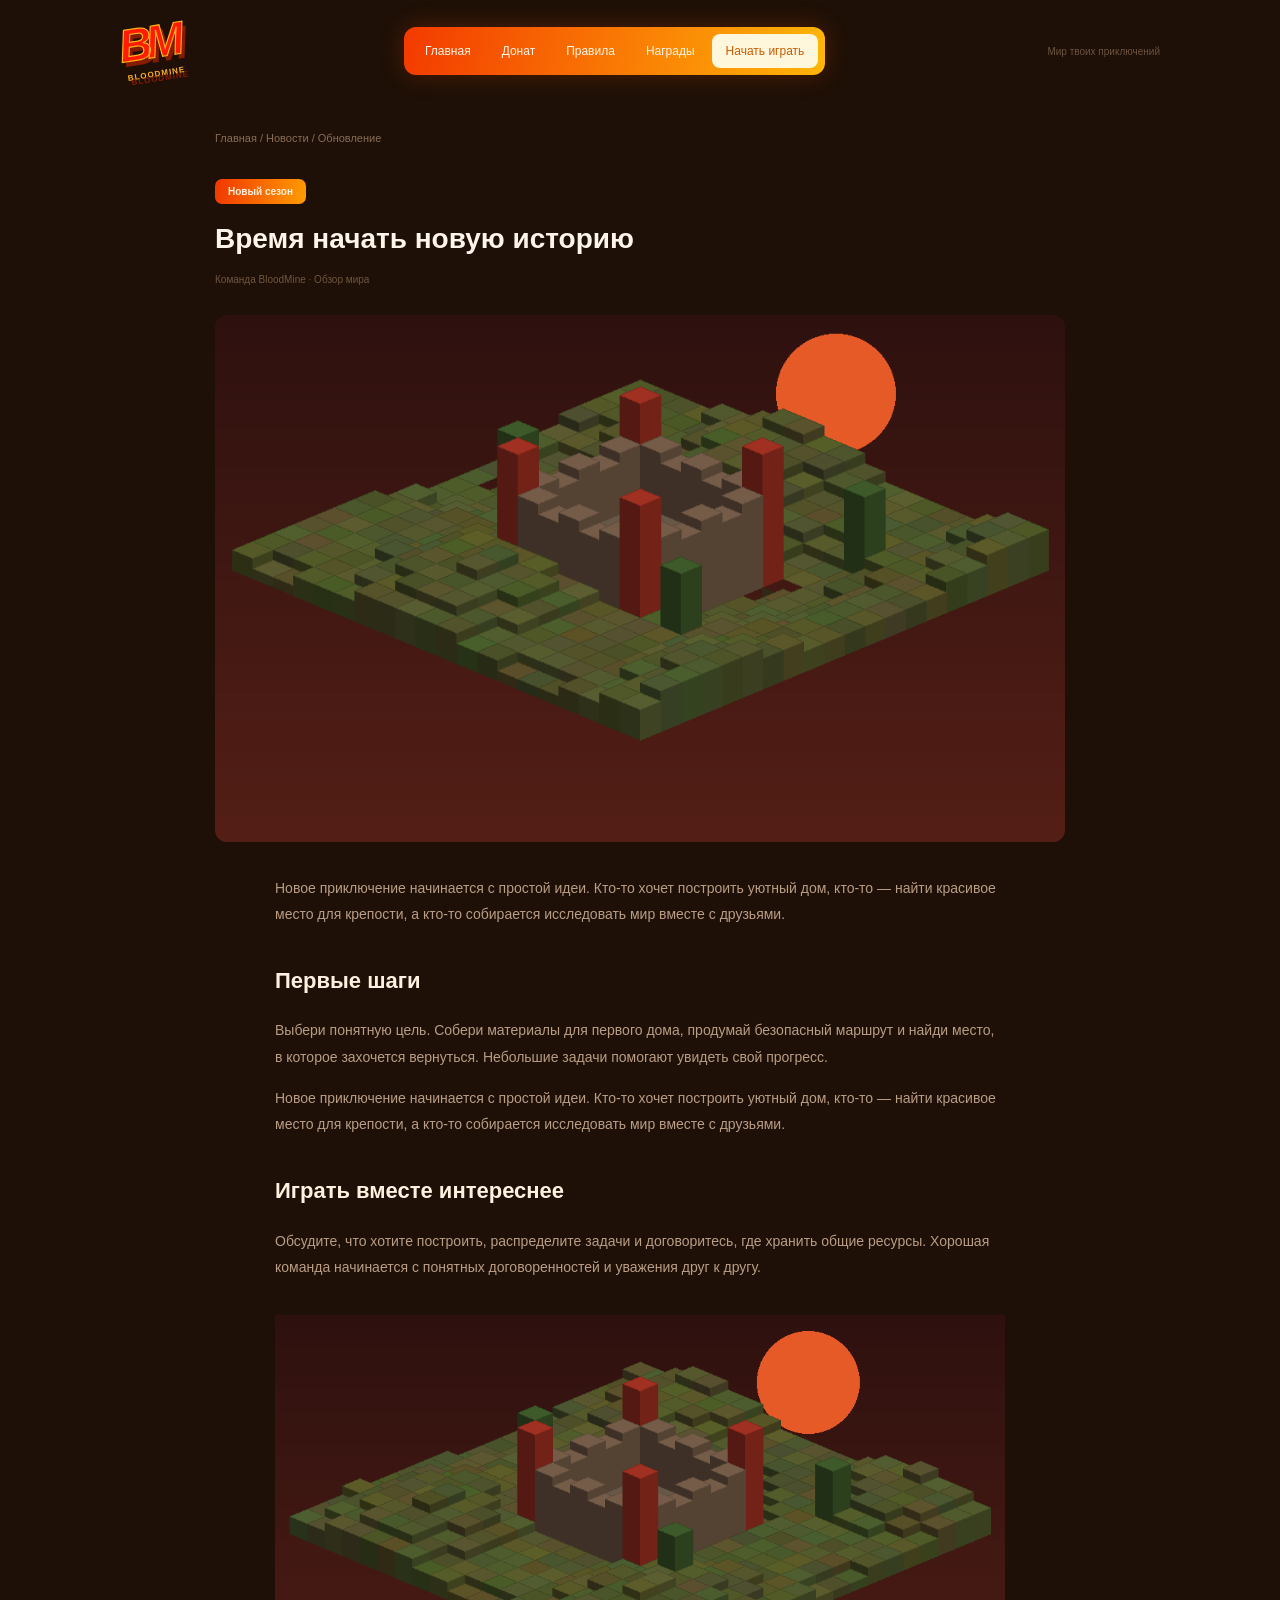
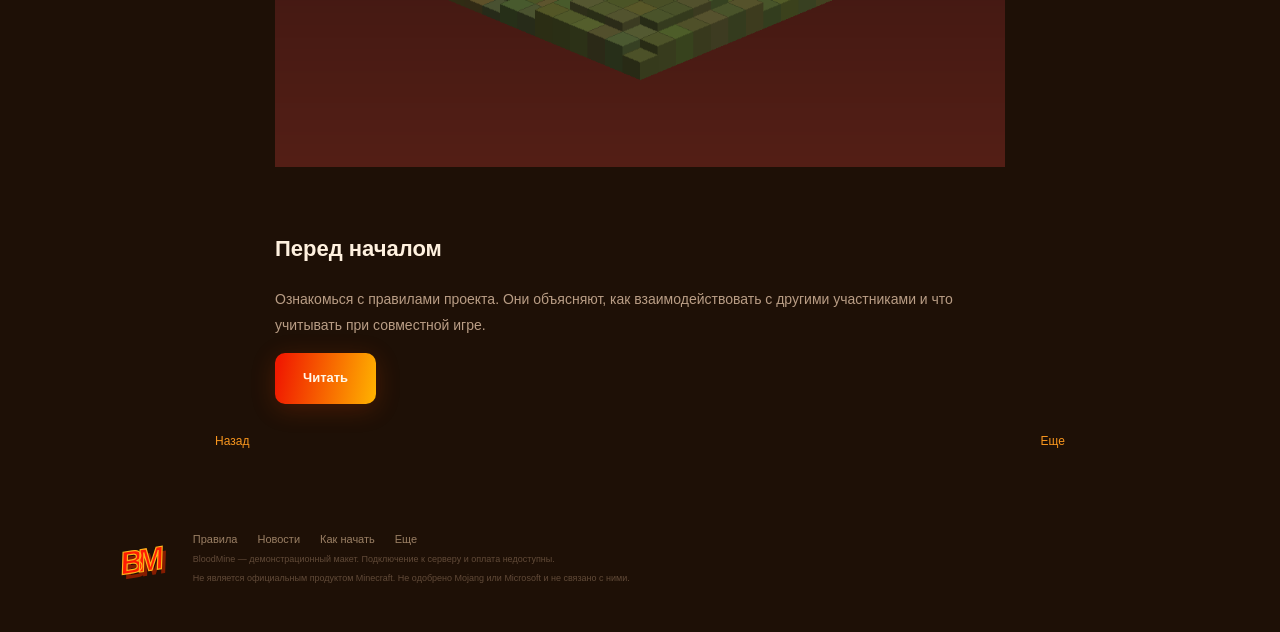
==== commit 7101eb1b: "Поменял h2 на h1 и удалил components.css" ====
--- a/article.html
+++ b/article.html
@@ -1,13 +1,13 @@
 <!DOCTYPE html>
-<html lang="en">
+<html lang="ru">
 <head>
   <meta charset="UTF-8">
-  <title>Главная</title>
+  <title>Время начать новую историю</title>
   <meta name="description" content="Лучший Minecraft сервер. Minecraft сервер, играть Minecraft, сервер Minecraft, лучший сервер.">
   <meta name="keywords" content="minecraft, сервер, сервер майнкрафт, майнкрафт сервер, лучший сервер, донат, minecraft сервер">
   <script src="assets/js/catalog.js"></script>
   <script src="assets/js/widgets.js"></script>
-  <link rel="stylesheet" href="assets/css/components.css">
+
   <link rel="stylesheet" href="assets/css/styles.css">
 </head>
 <body>
@@ -19,7 +19,7 @@
       </div>
       <div class="header-note">Мир твоих приключений</div>
     </div>
-    <div class="wrap article-page"><div class="breadcrumbs"><a href="index.html">Главная</a> / <a href="news.html">Новости</a> / Обновление</div><span class="pill">Новый сезон</span><h2>Время начать новую историю</h2><p class="article-meta">Команда BloodMine · Обзор мира</p><img class="article-cover" src="assets/images/season.png"><div class="article-body"><p>Новое приключение начинается с простой идеи. Кто-то хочет построить уютный дом, кто-то — найти красивое место для крепости, а кто-то собирается исследовать мир вместе с друзьями.</p><h4>Первые шаги</h4><p>Выбери понятную цель. Собери материалы для первого дома, продумай безопасный маршрут и найди место, в которое захочется вернуться. Небольшие задачи помогают увидеть свой прогресс.</p><p>Новое приключение начинается с простой идеи. Кто-то хочет построить уютный дом, кто-то — найти красивое место для крепости, а кто-то собирается исследовать мир вместе с друзьями.</p><h4>Играть вместе интереснее</h4><p>Обсудите, что хотите построить, распределите задачи и договоритесь, где хранить общие ресурсы. Хорошая команда начинается с понятных договоренностей и уважения друг к другу.</p><img src="assets/images/world.png"><h4>Перед началом</h4><p>Ознакомься с правилами проекта. Они объясняют, как взаимодействовать с другими участниками и что учитывать при совместной игре.</p><a class="orange" href="rules.html">Читать</a></div><div class="article-bottom"><a href="news.html">Назад</a><a href="index.html#shop">Еще</a></div></div>
+    <div class="wrap article-page"><div class="breadcrumbs"><a href="index.html">Главная</a> / <a href="news.html">Новости</a> / Обновление</div><span class="pill">Новый сезон</span><h1>Время начать новую историю</h1><p class="article-meta">Команда BloodMine · Обзор мира</p><img class="article-cover" src="assets/images/season.png"><div class="article-body"><p>Новое приключение начинается с простой идеи. Кто-то хочет построить уютный дом, кто-то — найти красивое место для крепости, а кто-то собирается исследовать мир вместе с друзьями.</p><h4>Первые шаги</h4><p>Выбери понятную цель. Собери материалы для первого дома, продумай безопасный маршрут и найди место, в которое захочется вернуться. Небольшие задачи помогают увидеть свой прогресс.</p><p>Новое приключение начинается с простой идеи. Кто-то хочет построить уютный дом, кто-то — найти красивое место для крепости, а кто-то собирается исследовать мир вместе с друзьями.</p><h4>Играть вместе интереснее</h4><p>Обсудите, что хотите построить, распределите задачи и договоритесь, где хранить общие ресурсы. Хорошая команда начинается с понятных договоренностей и уважения друг к другу.</p><img src="assets/images/world.png"><h4>Перед началом</h4><p>Ознакомься с правилами проекта. Они объясняют, как взаимодействовать с другими участниками и что учитывать при совместной игре.</p><a class="orange" href="rules.html">Читать</a></div><div class="article-bottom"><a href="news.html">Назад</a><a href="index.html#shop">Еще</a></div></div>
     <div class="footer wrap">
       <a class="logo small-logo" href="index.html">BM</a>
       <div><div class="footer-links"><a href="rules.html">Правила</a><a href="news.html">Новости</a><a href="how-to-play.html">Как начать</a><a href="archive.html">Еще</a></div>
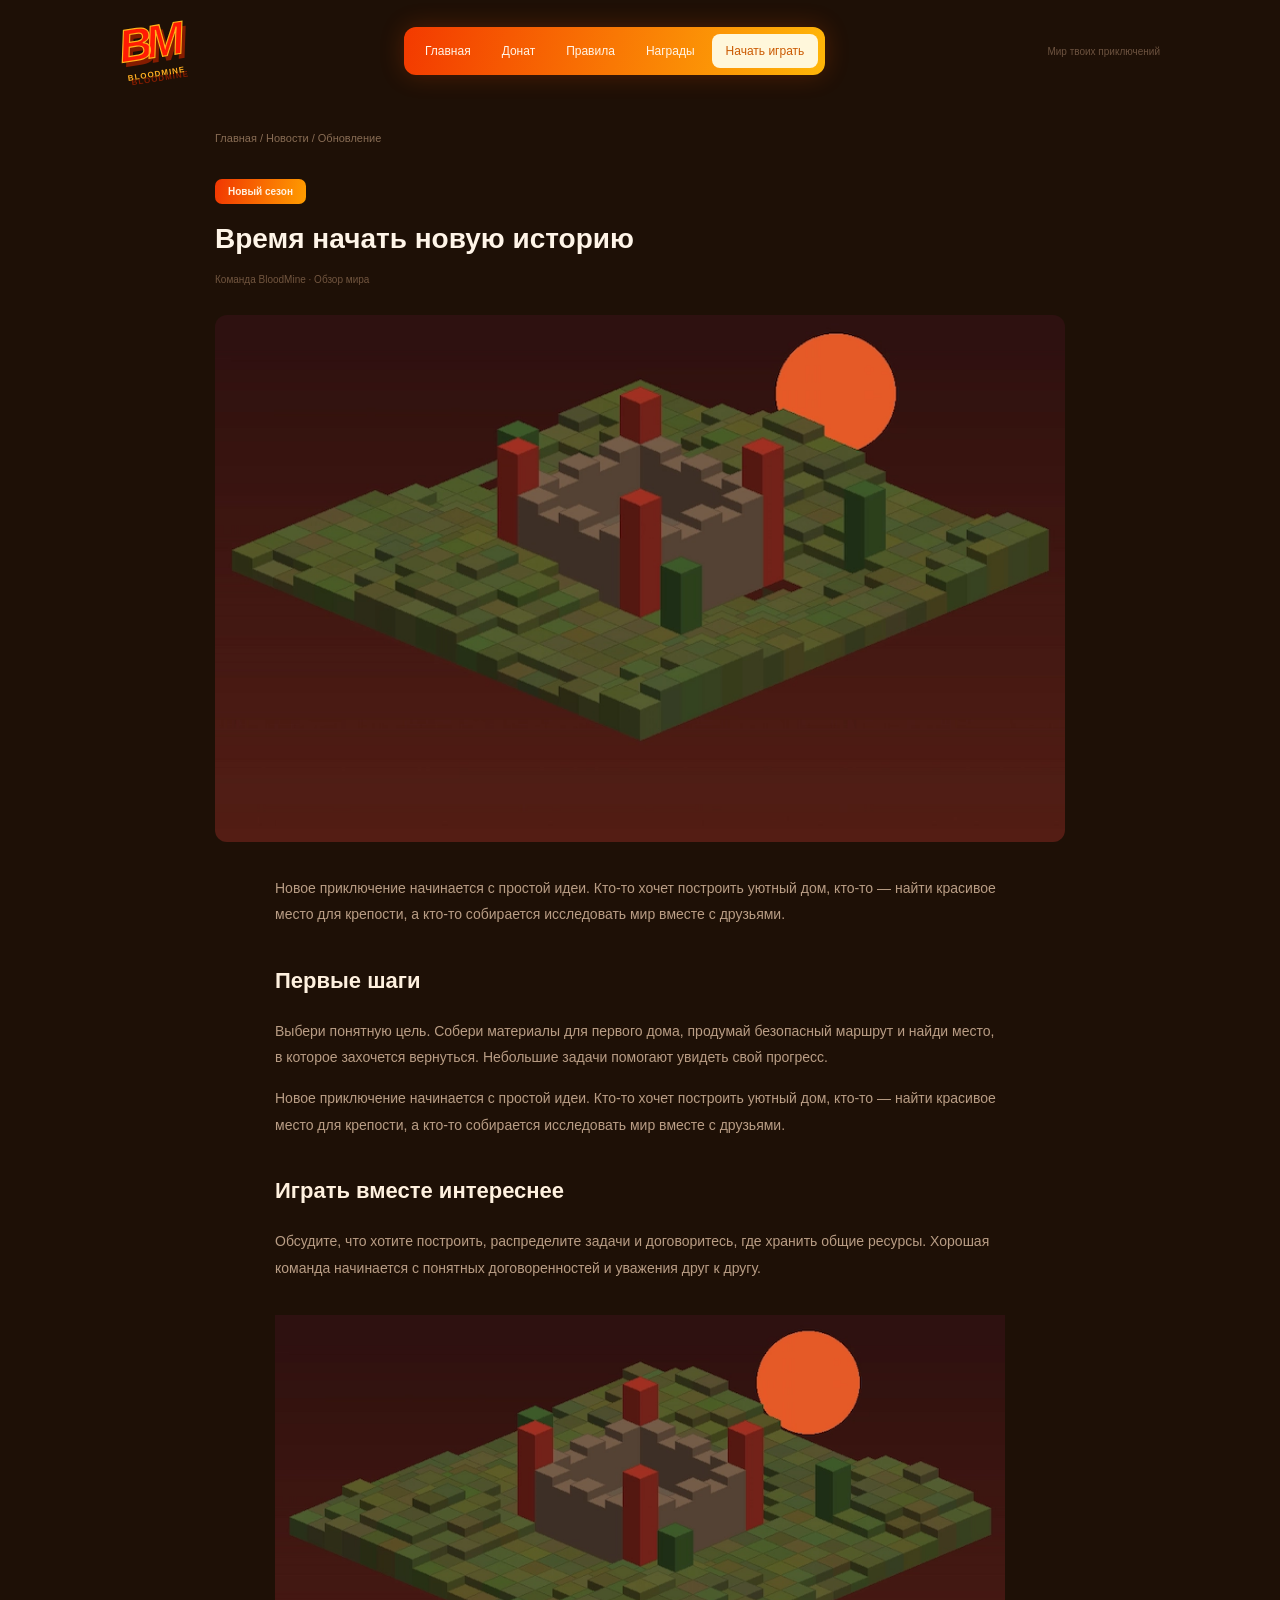
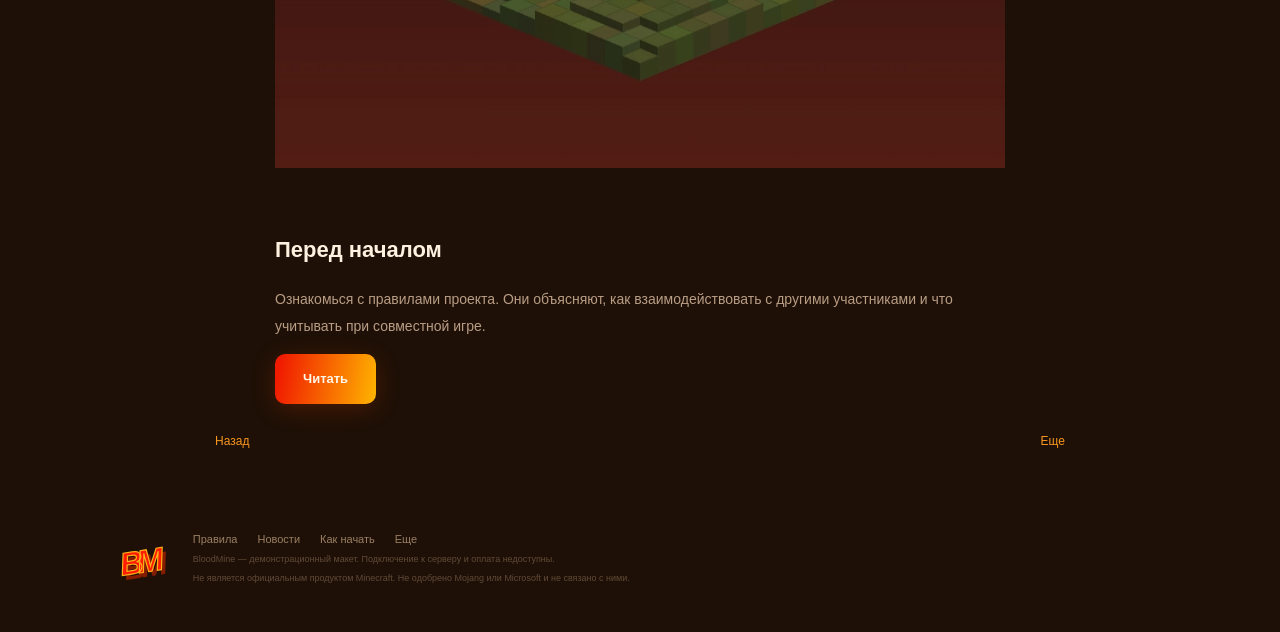
==== commit 6c3ea332: "Оптимизировал фото" ====
--- a/article.html
+++ b/article.html
@@ -19,7 +19,7 @@
       </div>
       <div class="header-note">Мир твоих приключений</div>
     </div>
-    <div class="wrap article-page"><div class="breadcrumbs"><a href="index.html">Главная</a> / <a href="news.html">Новости</a> / Обновление</div><span class="pill">Новый сезон</span><h1>Время начать новую историю</h1><p class="article-meta">Команда BloodMine · Обзор мира</p><img class="article-cover" src="assets/images/season.png"><div class="article-body"><p>Новое приключение начинается с простой идеи. Кто-то хочет построить уютный дом, кто-то — найти красивое место для крепости, а кто-то собирается исследовать мир вместе с друзьями.</p><h4>Первые шаги</h4><p>Выбери понятную цель. Собери материалы для первого дома, продумай безопасный маршрут и найди место, в которое захочется вернуться. Небольшие задачи помогают увидеть свой прогресс.</p><p>Новое приключение начинается с простой идеи. Кто-то хочет построить уютный дом, кто-то — найти красивое место для крепости, а кто-то собирается исследовать мир вместе с друзьями.</p><h4>Играть вместе интереснее</h4><p>Обсудите, что хотите построить, распределите задачи и договоритесь, где хранить общие ресурсы. Хорошая команда начинается с понятных договоренностей и уважения друг к другу.</p><img src="assets/images/world.png"><h4>Перед началом</h4><p>Ознакомься с правилами проекта. Они объясняют, как взаимодействовать с другими участниками и что учитывать при совместной игре.</p><a class="orange" href="rules.html">Читать</a></div><div class="article-bottom"><a href="news.html">Назад</a><a href="index.html#shop">Еще</a></div></div>
+    <div class="wrap article-page"><div class="breadcrumbs"><a href="index.html">Главная</a> / <a href="news.html">Новости</a> / Обновление</div><span class="pill">Новый сезон</span><h1>Время начать новую историю</h1><p class="article-meta">Команда BloodMine · Обзор мира</p><img class="article-cover" src="assets/ImagesWeb/season.webp"><div class="article-body"><p>Новое приключение начинается с простой идеи. Кто-то хочет построить уютный дом, кто-то — найти красивое место для крепости, а кто-то собирается исследовать мир вместе с друзьями.</p><h4>Первые шаги</h4><p>Выбери понятную цель. Собери материалы для первого дома, продумай безопасный маршрут и найди место, в которое захочется вернуться. Небольшие задачи помогают увидеть свой прогресс.</p><p>Новое приключение начинается с простой идеи. Кто-то хочет построить уютный дом, кто-то — найти красивое место для крепости, а кто-то собирается исследовать мир вместе с друзьями.</p><h4>Играть вместе интереснее</h4><p>Обсудите, что хотите построить, распределите задачи и договоритесь, где хранить общие ресурсы. Хорошая команда начинается с понятных договоренностей и уважения друг к другу.</p><img src="assets/ImagesWeb/world.webp"><h4>Перед началом</h4><p>Ознакомься с правилами проекта. Они объясняют, как взаимодействовать с другими участниками и что учитывать при совместной игре.</p><a class="orange" href="rules.html">Читать</a></div><div class="article-bottom"><a href="news.html">Назад</a><a href="index.html#shop">Еще</a></div></div>
     <div class="footer wrap">
       <a class="logo small-logo" href="index.html">BM</a>
       <div><div class="footer-links"><a href="rules.html">Правила</a><a href="news.html">Новости</a><a href="how-to-play.html">Как начать</a><a href="archive.html">Еще</a></div>
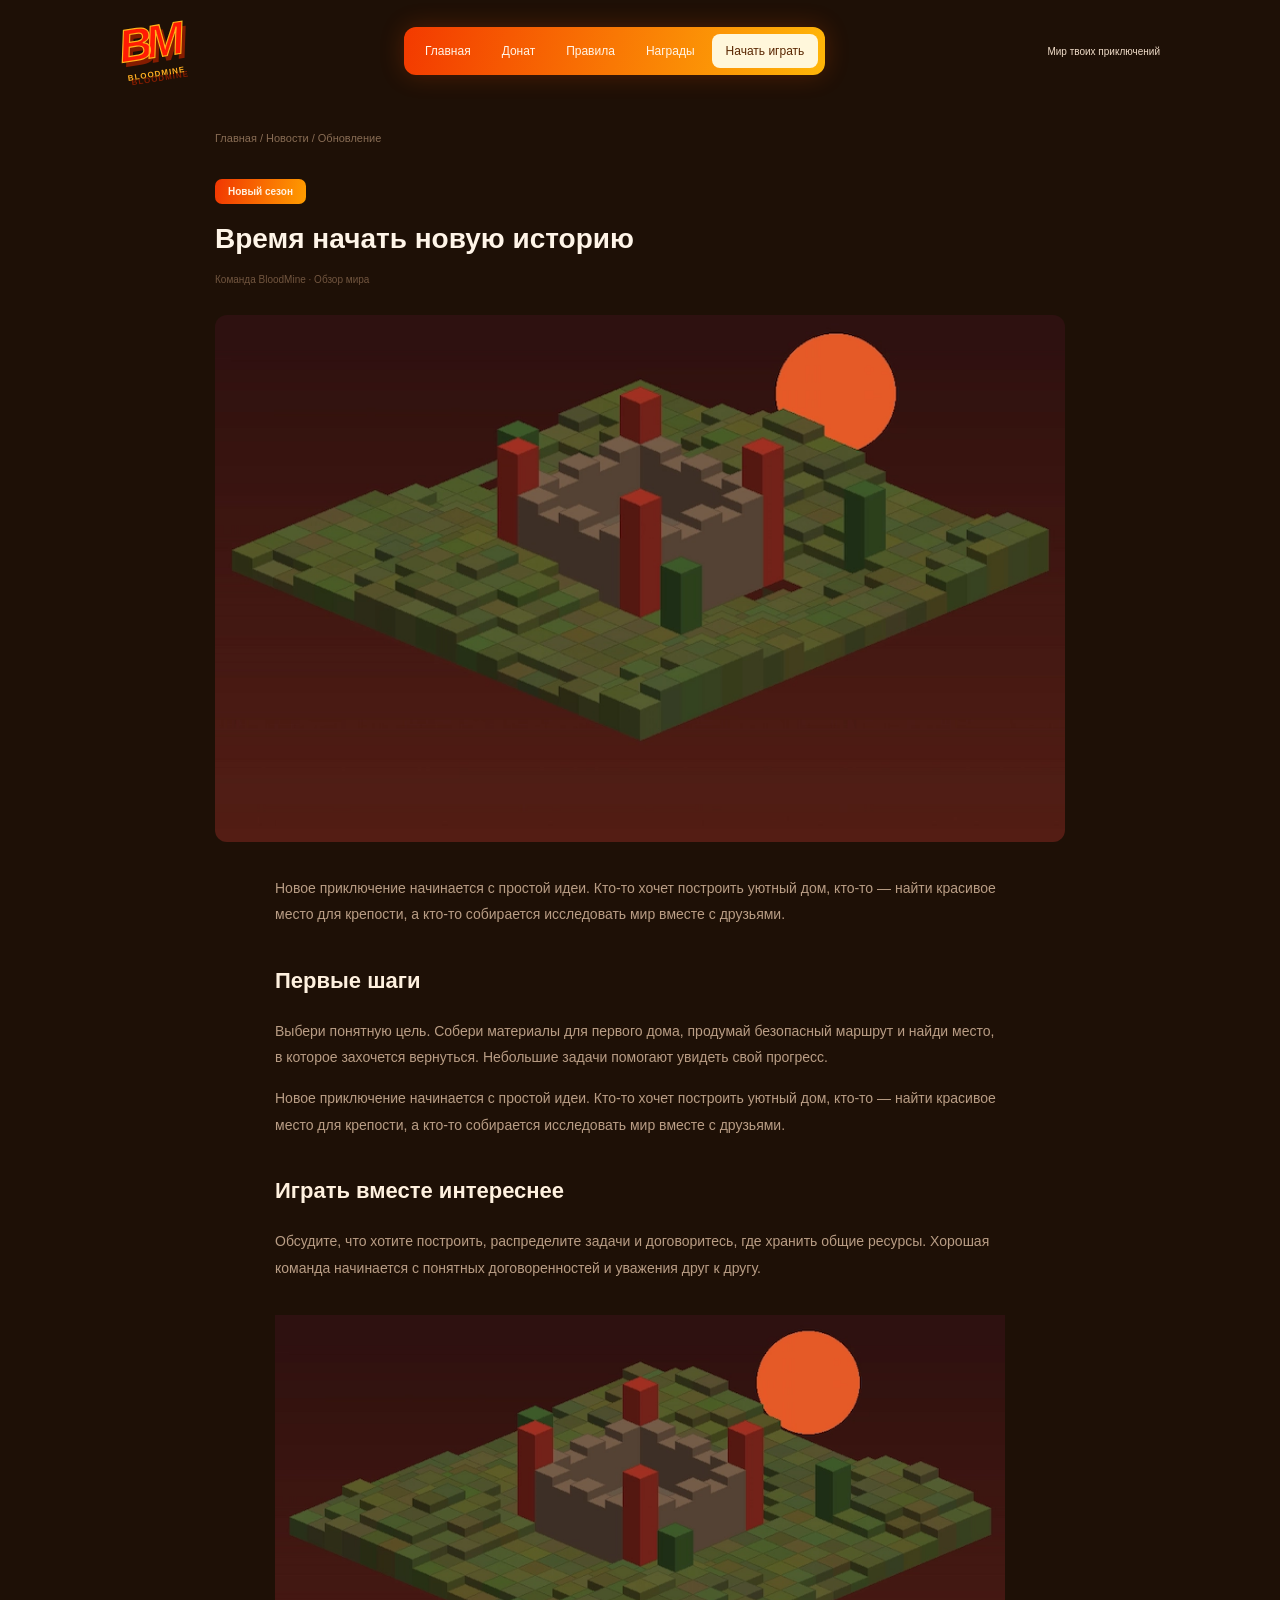
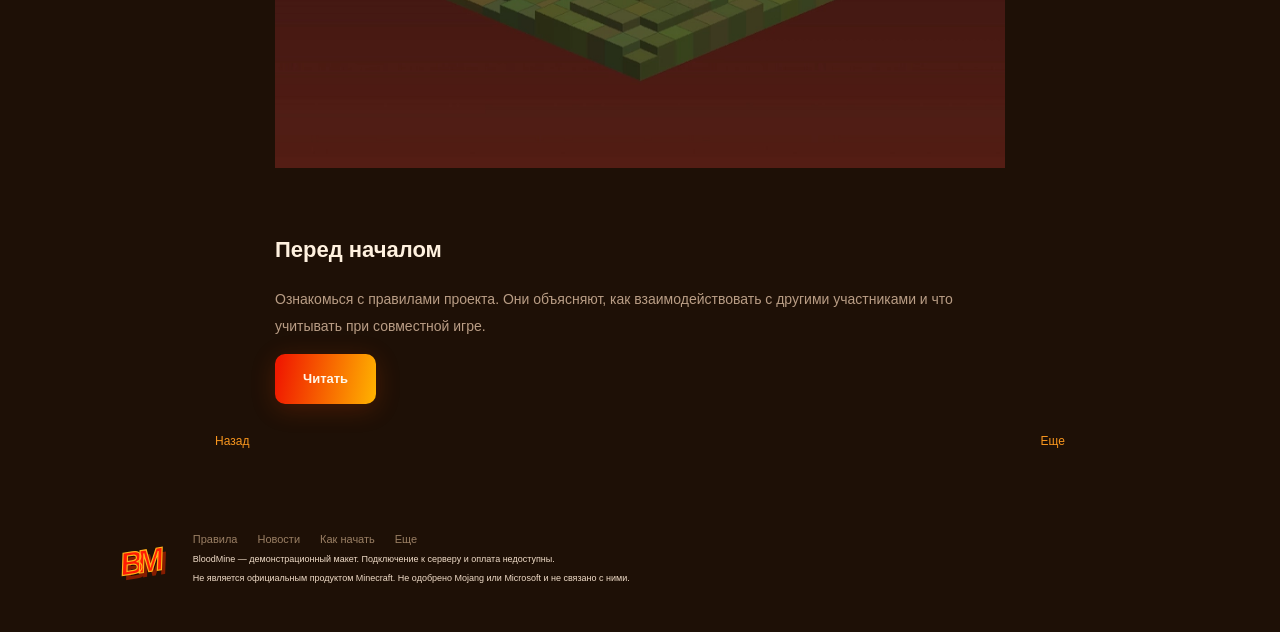
==== commit b6d4e9db: "Исправил загрузку страницы в мобильной версии" ====
--- a/article.html
+++ b/article.html
@@ -2,11 +2,11 @@
 <html lang="ru">
 <head>
   <meta charset="UTF-8">
-  <title>Время начать новую историю</title>
-  <meta name="description" content="Лучший Minecraft сервер. Minecraft сервер, играть Minecraft, сервер Minecraft, лучший сервер.">
+  <meta name="viewport" content="width=1100">
+  <title>Время начать новую историю — BloodMine</title>
+  <meta name="description" content="Обзор нового приключения в BloodMine: первые постройки, исследование мира, совместная игра и подготовка к началу сезона.">
   <meta name="keywords" content="minecraft, сервер, сервер майнкрафт, майнкрафт сервер, лучший сервер, донат, minecraft сервер">
-  <script src="assets/js/catalog.js"></script>
-  <script src="assets/js/widgets.js"></script>
+
 
   <link rel="stylesheet" href="assets/css/styles.css">
 </head>
@@ -19,7 +19,7 @@
       </div>
       <div class="header-note">Мир твоих приключений</div>
     </div>
-    <div class="wrap article-page"><div class="breadcrumbs"><a href="index.html">Главная</a> / <a href="news.html">Новости</a> / Обновление</div><span class="pill">Новый сезон</span><h1>Время начать новую историю</h1><p class="article-meta">Команда BloodMine · Обзор мира</p><img class="article-cover" src="assets/ImagesWeb/season.webp"><div class="article-body"><p>Новое приключение начинается с простой идеи. Кто-то хочет построить уютный дом, кто-то — найти красивое место для крепости, а кто-то собирается исследовать мир вместе с друзьями.</p><h4>Первые шаги</h4><p>Выбери понятную цель. Собери материалы для первого дома, продумай безопасный маршрут и найди место, в которое захочется вернуться. Небольшие задачи помогают увидеть свой прогресс.</p><p>Новое приключение начинается с простой идеи. Кто-то хочет построить уютный дом, кто-то — найти красивое место для крепости, а кто-то собирается исследовать мир вместе с друзьями.</p><h4>Играть вместе интереснее</h4><p>Обсудите, что хотите построить, распределите задачи и договоритесь, где хранить общие ресурсы. Хорошая команда начинается с понятных договоренностей и уважения друг к другу.</p><img src="assets/ImagesWeb/world.webp"><h4>Перед началом</h4><p>Ознакомься с правилами проекта. Они объясняют, как взаимодействовать с другими участниками и что учитывать при совместной игре.</p><a class="orange" href="rules.html">Читать</a></div><div class="article-bottom"><a href="news.html">Назад</a><a href="index.html#shop">Еще</a></div></div>
+    <div class="wrap article-page"><div class="breadcrumbs"><a href="index.html">Главная</a> / <a href="news.html">Новости</a> / Обновление</div><span class="pill">Новый сезон</span><h1>Время начать новую историю</h1><p class="article-meta">Команда BloodMine · Обзор мира</p><img class="article-cover" src="assets/ImagesWeb/season.webp" alt="Игровой мир Minecraft — иллюстрация нового сезона"><div class="article-body"><p>Новое приключение начинается с простой идеи. Кто-то хочет построить уютный дом, кто-то — найти красивое место для крепости, а кто-то собирается исследовать мир вместе с друзьями.</p><h4>Первые шаги</h4><p>Выбери понятную цель. Собери материалы для первого дома, продумай безопасный маршрут и найди место, в которое захочется вернуться. Небольшие задачи помогают увидеть свой прогресс.</p><p>Новое приключение начинается с простой идеи. Кто-то хочет построить уютный дом, кто-то — найти красивое место для крепости, а кто-то собирается исследовать мир вместе с друзьями.</p><h4>Играть вместе интереснее</h4><p>Обсудите, что хотите построить, распределите задачи и договоритесь, где хранить общие ресурсы. Хорошая команда начинается с понятных договоренностей и уважения друг к другу.</p><img src="assets/ImagesWeb/world.webp" alt="Мир Minecraft — иллюстрация к материалу о строительстве"><h4>Перед началом</h4><p>Ознакомься с правилами проекта. Они объясняют, как взаимодействовать с другими участниками и что учитывать при совместной игре.</p><a class="orange" href="rules.html">Читать</a></div><div class="article-bottom"><a href="news.html">Назад</a><a href="index.html#shop">Еще</a></div></div>
     <div class="footer wrap">
       <a class="logo small-logo" href="index.html">BM</a>
       <div><div class="footer-links"><a href="rules.html">Правила</a><a href="news.html">Новости</a><a href="how-to-play.html">Как начать</a><a href="archive.html">Еще</a></div>
@@ -27,7 +27,6 @@
       <p>Не является официальным продуктом Minecraft. Не одобрено Mojang или Microsoft и не связано с ними.</p></div>
     </div>
     <div class="overlay" id="dialog"><div class="modal"><div class="modal-close" onclick="closeDialog()">×</div><div class="pill">BloodMine</div><h2 id="dialog-title">Информация</h2><p id="dialog-text"></p><button class="orange" onclick="closeDialog()">Понятно</button></div></div>
-    <div class="toast" id="toast"></div>
     <script src="assets/js/app.js"></script><script src="assets/js/effects.js"></script>
 </body>
 </html>
--- a/assets/css/styles.css
+++ b/assets/css/styles.css
@@ -8,7 +8,7 @@
 
 body {
     margin: 0;
-    min-width: 1100px;
+
     color: #fff5e8;
     background: #1e1006;
     font-family: "Trebuchet MS", Arial, sans-serif;
@@ -119,14 +119,8 @@
     font-weight: 900;
 }
 
-.hero h2 {
-    font-size: 40px;
-    letter-spacing: -.8px;
-}
-
-.hero h2 span {
-    color: #fff7e8;
-}
+
+
 
 .hero p {
     width: 390px;
@@ -183,10 +177,7 @@
     font-weight: bold;
 }
 
-.section-title h2 {
-    margin: 14px 0 10px;
-    font-size: 30px;
-}
+
 
 .section-title p {
     color: #8a6f5a;
@@ -659,9 +650,6 @@
     border-radius: 16px;
 }
 
-.news-wide img {
-    width: 360px;
-}
 
 .news-wide p {
     color: #a88b72;
@@ -685,10 +673,7 @@
     margin: 0 0 35px;
 }
 
-.article-page h2 {
-    font-size: 38px;
-    margin: 20px 0;
-}
+
 
 .article-meta {
     color: #71553f;
@@ -774,24 +759,12 @@
     margin-top: 20px;
 }
 
-.toast {
-    position: fixed;
-    bottom: 25px;
-    left: 45%;
-    background: #b64a09;
-    padding: 14px 30px;
-    border-radius: 8px;
-    display: none;
-}
-
-.hero-players {
-    height: 410px;
-    top: 8px;
-}
+
 
 .hero-players img {
     position: absolute;
     width: auto;
+    
 }
 
 .hero-back {
@@ -811,3 +784,106 @@
     max-height: 300px;
     object-fit: contain;
 }
+
+
+
+
+/* Mobile font sizes: 150% */
+@media (max-device-width: 768px) {
+    body { font-size: 21px; }
+    .logo { font-size: 69px; }
+    .logo span { font-size: 12px; }
+    .nav a { font-size: 18px; }
+    .header-note { font-size: 15px; }
+    .eyebrow { font-size: 15px; }
+
+    .hero p { font-size: 19.5px; }
+    .orange { font-size: 19.5px; }
+    .pill { font-size: 15px; }
+
+    .section-title p { font-size: 16.5px; }
+    .tab { font-size: 19.5px; }
+    h4 { font-size: 25.5px; }
+    .store-preview h4 { font-size: 22.5px; }
+    .column-heading { font-size: 18px; }
+    .product-row { font-size: 18px; }
+    .product-price { font-size: 16.5px; }
+    .description-column h4 { font-size: 25.5px; }
+    .description-column ul { font-size: 18px; }
+    .term-label { font-size: 15px; }
+    .terms { font-size: 15px; }
+    .fineprint { font-size: 13.5px; }
+    .news-copy h4 { font-size: 27px; }
+    .news-copy p { font-size: 18px; }
+    .news-copy a,.text-link { font-size: 18px; }
+    .about p { font-size: 16.5px; }
+    .about a { font-size: 16.5px; }
+    .small-logo { font-size: 48px; }
+    .footer-links { font-size: 16.5px; }
+    .footer p { font-size: 13.5px; }
+    .rules-intro { font-size: 18px; }
+    .rule-heading { font-size: 19.5px; }
+    .rule-heading b { font-size: 27px; }
+    .rule-content { font-size: 18px; }
+    .bottom-help p { font-size: 18px; }
+    .reward-number { font-size: 16.5px; }
+    .reward-card p { font-size: 16.5px; }
+    .reward-banner p { font-size: 18px; }
+    .reward-banner a { font-size: 18px; }
+    .guide-step>span { font-size: 16.5px; }
+    .guide-step p { font-size: 18px; }
+    .guide-step a { font-size: 18px; }
+    .guide-note p { font-size: 18px; }
+    .news-wide p { font-size: 18px; }
+    .news-wide a { font-size: 18px; }
+    .breadcrumbs { font-size: 16.5px; }
+
+    .article-meta { font-size: 15px; }
+    .article-body { font-size: 21px; }
+    .article-body h4 { font-size: 33px; }
+    .article-bottom { font-size: 18px; }
+    .modal h2 { font-size: 39px; }
+    .modal p { font-size: 19.5px; }
+    .modal-close { font-size: 36px; }
+}
+
+/* Text contrast */
+.nav .nav-light {
+    color: #592600;
+    background: #fff7db;
+}
+.nav .nav-light:hover {
+    color: #592600;
+    background: #ffe5a3;
+}
+.header-note,
+.section-title p,
+.product-price,
+.term-label,
+.fineprint,
+.about p,
+.footer p {
+    color: #f0dcc8;
+}
+.tab,
+.terms span {
+    color: #f0dcc8;
+    background: #2b190d;
+}
+.tab:hover,
+.terms span:hover {
+    background: #482814;
+}
+.tab.active,
+.tab.active:hover,
+.terms .selected,
+.terms .selected:hover {
+    color: #241207;
+    background: #ffad33;
+}
+.product-row.chosen {
+    background: #482814;
+}
+.product-row.chosen:hover {
+    background: #55301b;
+}
